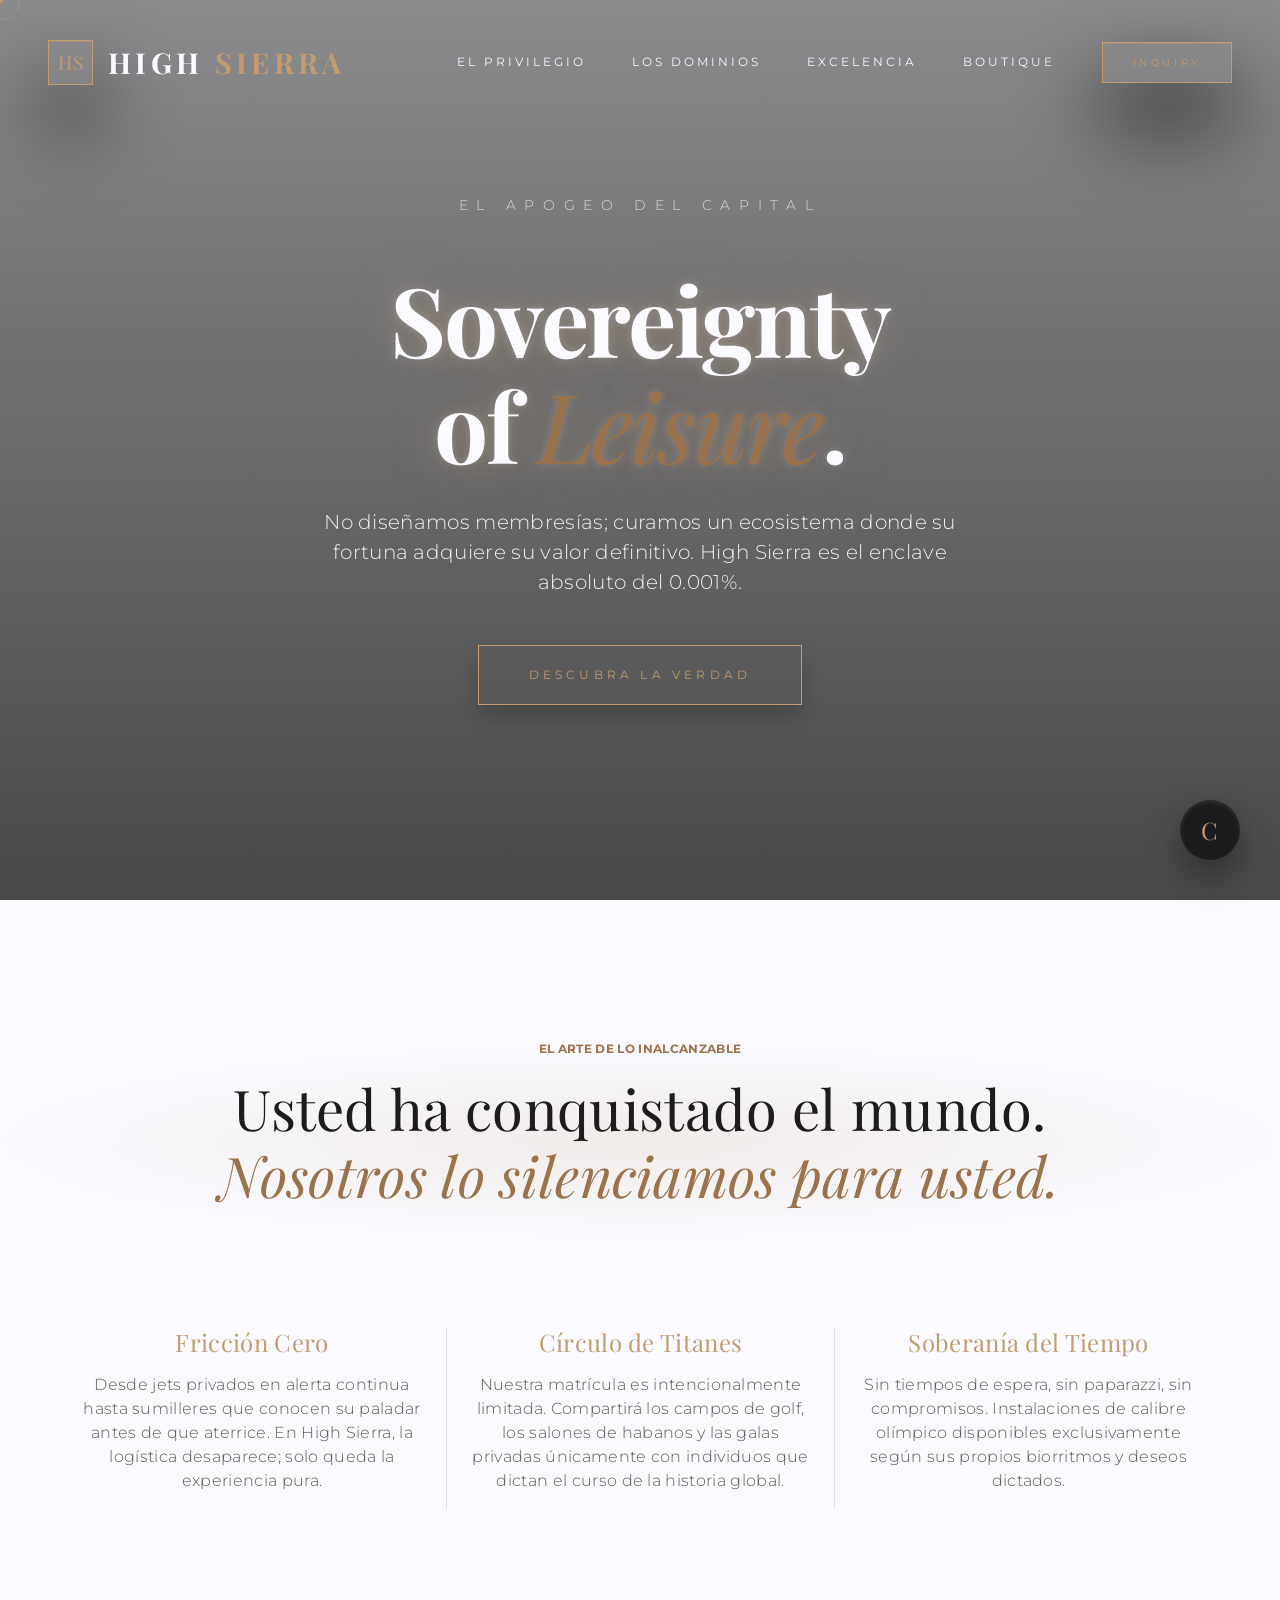
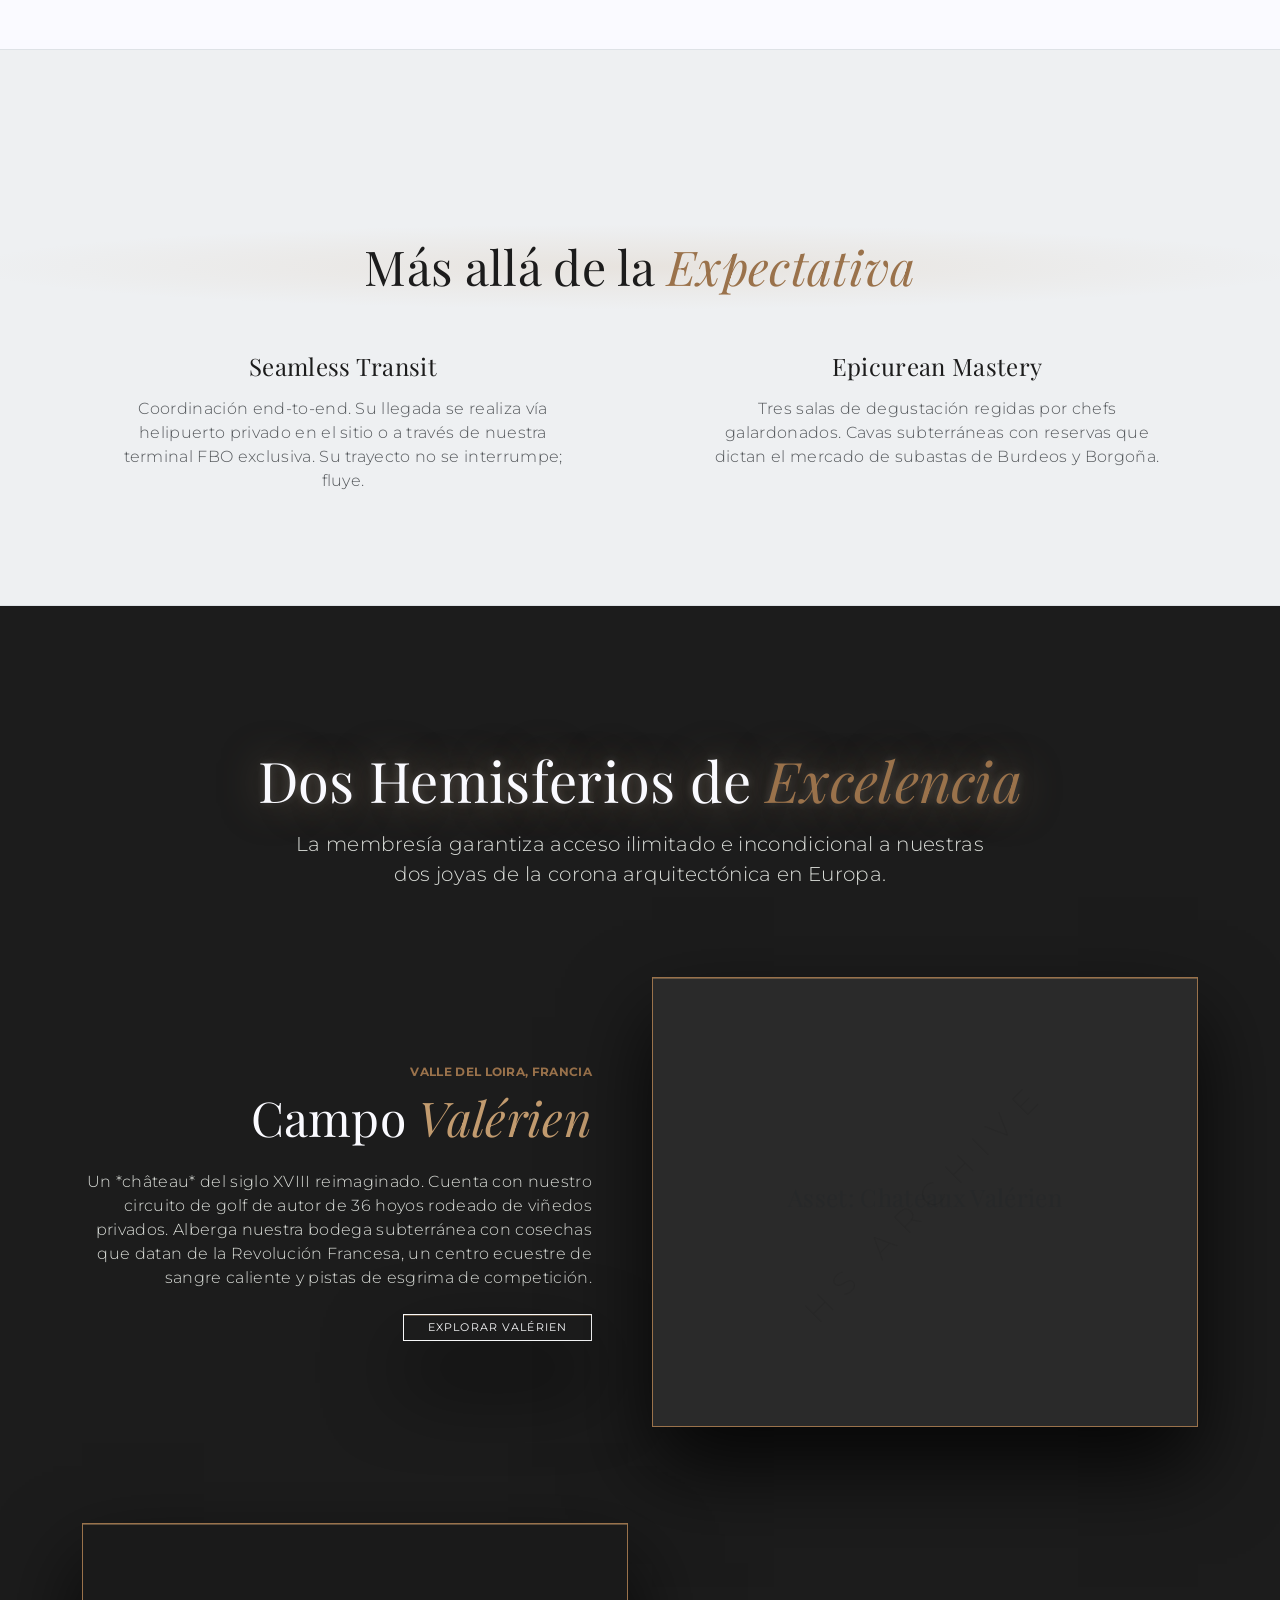
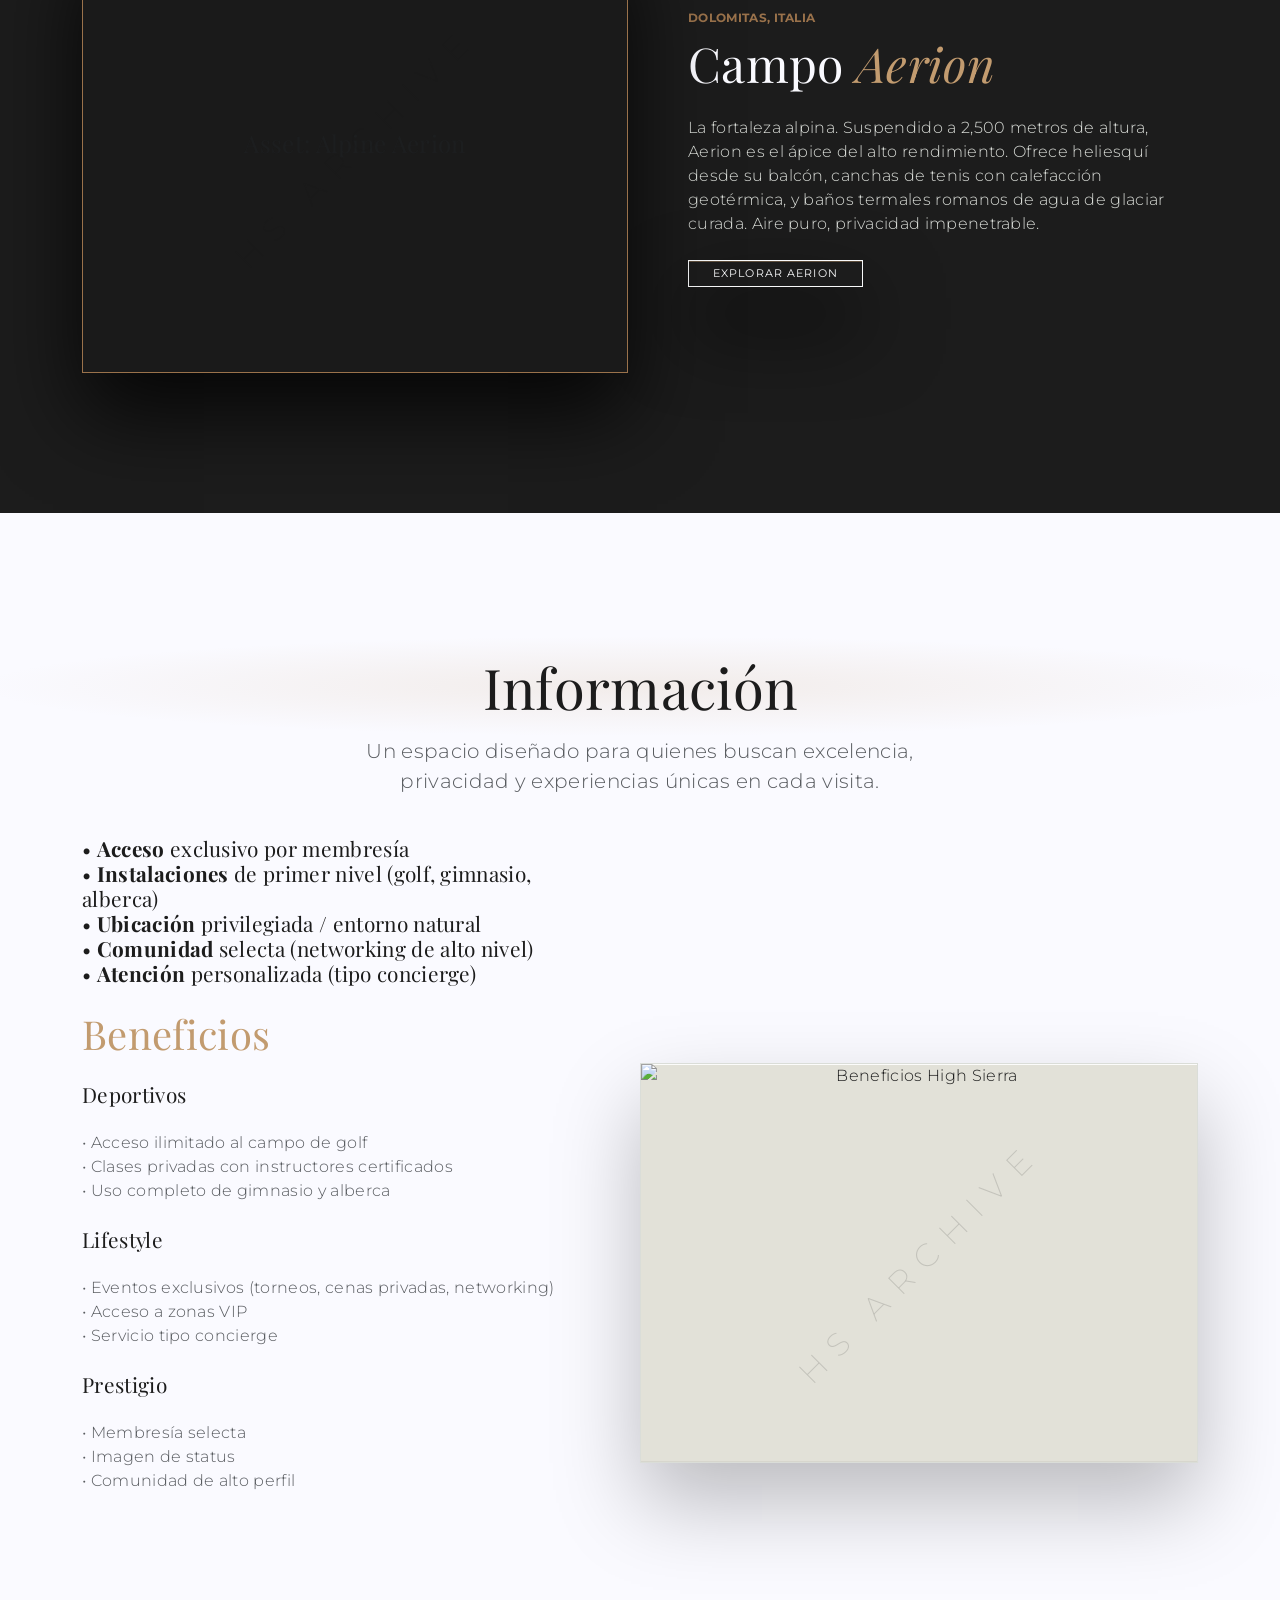
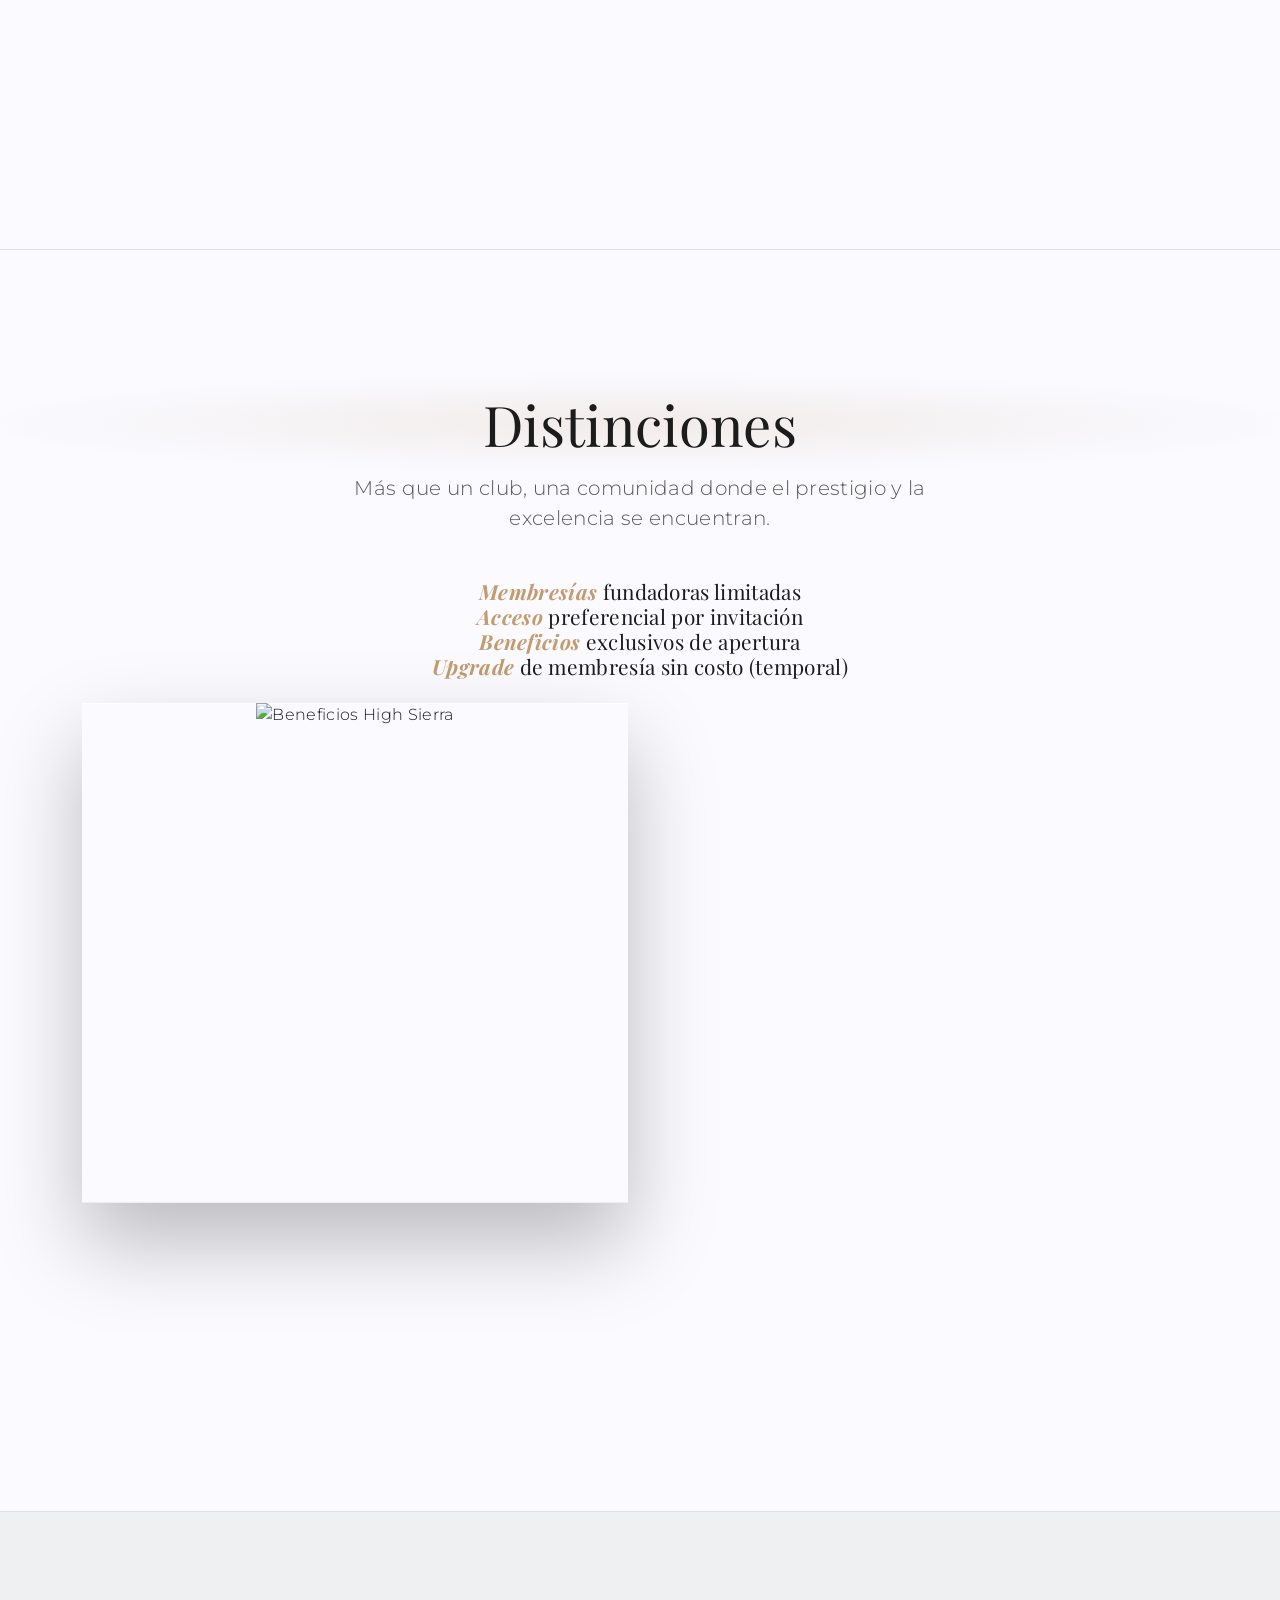
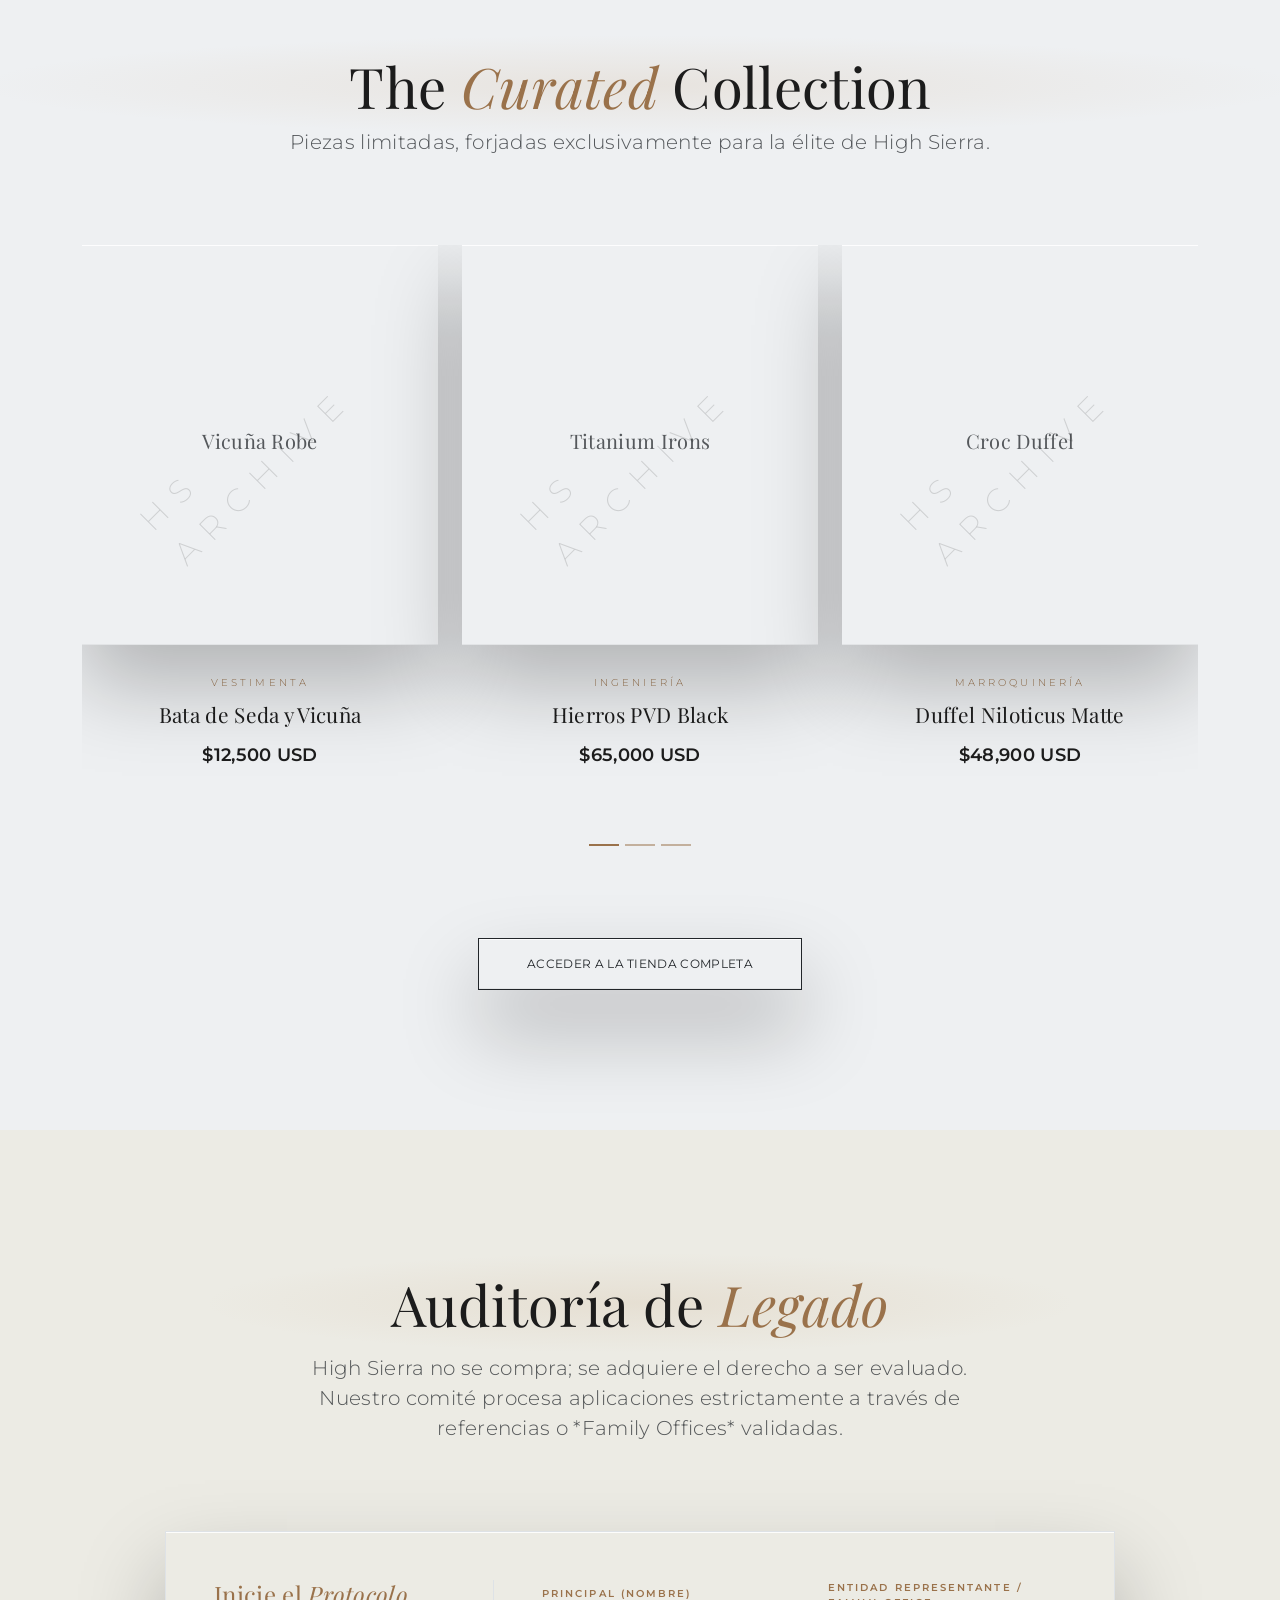
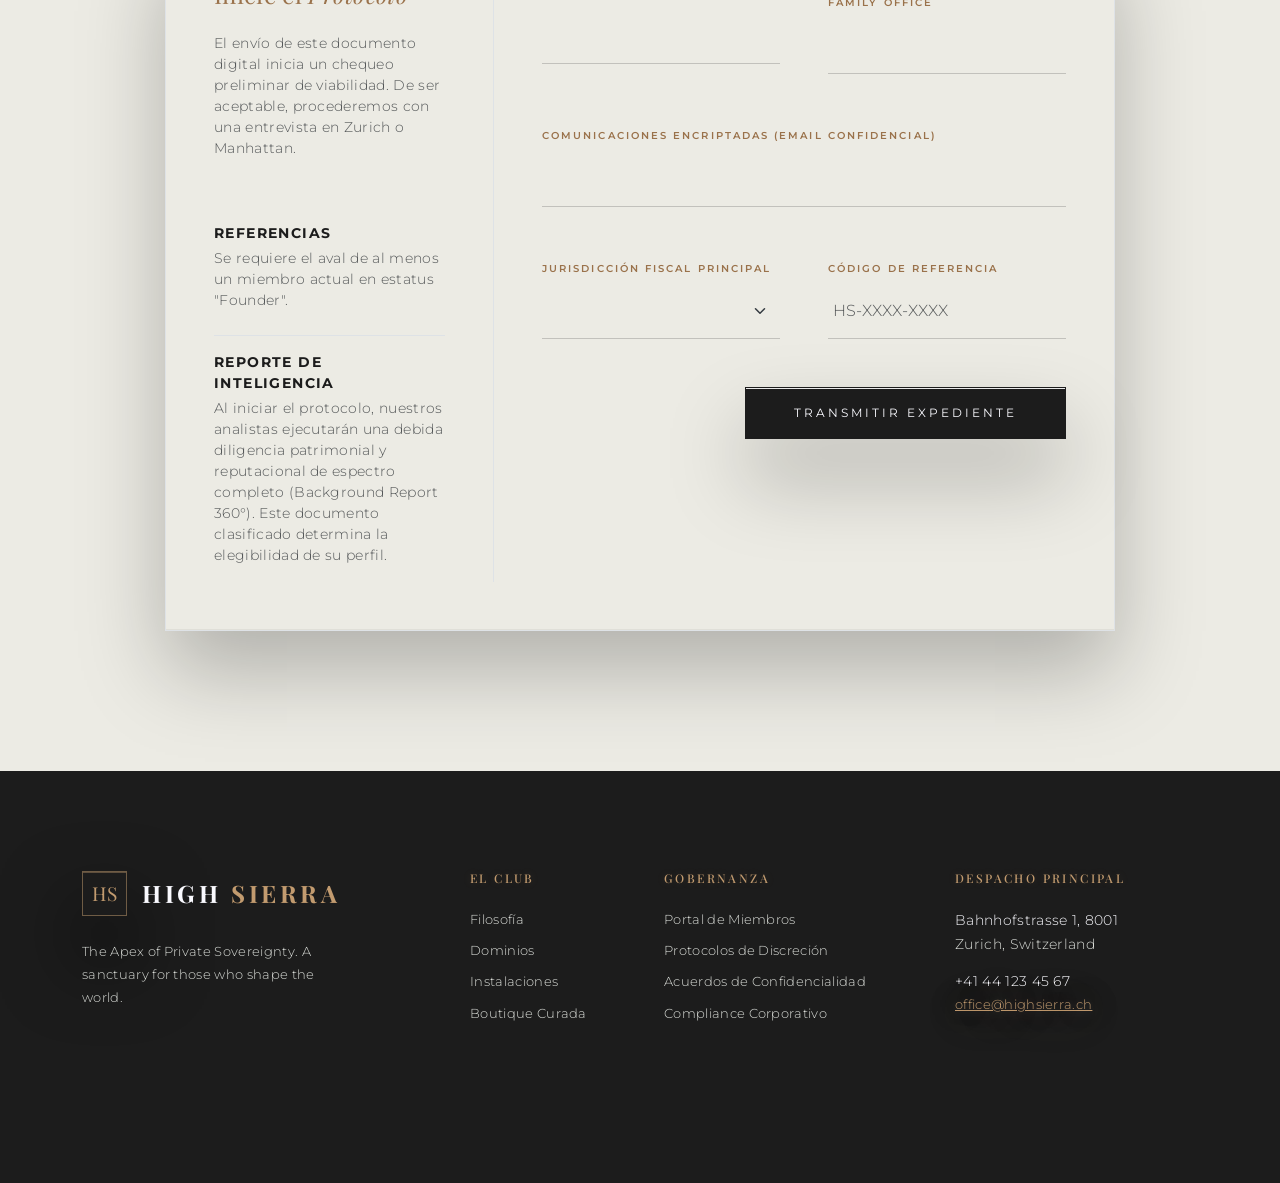
==== index.html @ a5e1dc7a "Se colocan nuevas imágenes." ====
<!DOCTYPE html>
<html lang="es">

<head>
    <meta charset="UTF-8">
    <meta name="viewport" content="width=device-width, initial-scale=1.0">
    <title>High Sierra | Private Sports Estate | By Invitation Only</title>

    <link href="https://cdn.jsdelivr.net/npm/bootstrap@5.3.2/dist/css/bootstrap.min.css" rel="stylesheet">

    <link rel="preconnect" href="https://fonts.googleapis.com">
    <link rel="preconnect" href="https://fonts.gstatic.com" crossorigin>
    <link
        href="https://fonts.googleapis.com/css2?family=Montserrat:wght@200;300;400;500;600;700&family=Playfair+Display:ital,wght@0,400;0,700;1,400&display=swap"
        rel="stylesheet">

    <style>
        :root {
            /* Paleta Base */
            --hs-carbon: #1C1C1C;
            --hs-sage-grey: #DADDD8;
            --hs-sand: #ECEBE4;
            --hs-off-white: #EEF0F2;
            --hs-pure-white: #FAFAFF;
            /* Acentos Premium */
            --hs-copper: #C29B6F;
            --hs-bronze: #9A724B;

            /* Tipografía */
            --font-sans: 'Montserrat', sans-serif;
            --font-serif: 'Playfair Display', serif;
        }

        /* === MEJORA: Suavizado de fuentes y ocultamiento de cursor nativo === */
        body {
            font-family: var(--font-sans);
            background-color: var(--hs-pure-white);
            color: var(--hs-carbon);
            font-weight: 300;
            overflow-x: hidden;
            letter-spacing: 0.02em;
            scroll-behavior: smooth;
            -webkit-font-smoothing: antialiased;
            -moz-osx-font-smoothing: grayscale;
            cursor: none;
            /* Oculta el cursor nativo */
        }

        /* Asegurar que los enlaces no muestren el cursor de "mano" nativo */
        a,
        button,
        input,
        select,
        .floating-concierge {
            cursor: none !important;
        }

        ::selection {
            background-color: var(--hs-copper);
            color: var(--hs-pure-white);
        }

        h1,
        h2,
        h3,
        h4,
        h5,
        .serif {
            font-family: var(--font-serif);
            font-weight: 400;
        }

        .serif-italic {
            font-family: var(--font-serif);
            font-style: italic;
            font-weight: 400;
            color: var(--hs-bronze);
        }

        /* Utilidades de Color */
        .text-hs-carbon {
            color: var(--hs-carbon) !important;
        }

        .text-hs-copper {
            color: var(--hs-copper) !important;
        }

        .text-hs-bronze {
            color: var(--hs-bronze) !important;
        }

        .text-hs-pure-white {
            color: var(--hs-pure-white) !important;
        }

        .text-hs-sage-grey {
            color: var(--hs-sage-grey) !important;
        }

        .bg-hs-carbon {
            background-color: var(--hs-carbon) !important;
        }

        .bg-hs-sand {
            background-color: var(--hs-sand) !important;
        }

        .bg-hs-off-white {
            background-color: var(--hs-off-white) !important;
        }

        .section-padding {
            padding: 140px 0;
        }

        /* === ADICIÓN: Sombras Dramáticas y Luces de Estudio === */
        .shadow-dramatic {
            box-shadow: 0 40px 80px rgba(0, 0, 0, 0.25),
                inset 0 1px 0 rgba(255, 255, 255, 0.9),
                /* Luz superior del borde */
                inset 0 -1px 0 rgba(0, 0, 0, 0.05) !important;
            transition: box-shadow 0.6s ease, transform 0.6s ease;
        }

        .bg-hs-carbon .shadow-dramatic,
        .shadow-dramatic.dark-mode {
            box-shadow: 0 40px 80px rgba(0, 0, 0, 0.8),
                inset 0 1px 0 rgba(194, 155, 111, 0.4) !important;
            /* Luz cobre reflectante */
        }

        .shadow-dramatic:hover {
            box-shadow: 0 50px 100px rgba(0, 0, 0, 0.35),
                inset 0 1px 0 rgba(255, 255, 255, 1) !important;
        }

        /* === ADICIÓN: Glows Atmosféricos (Resplandores) === */
        .glow-text {
            position: relative;
            z-index: 1;
        }

        .glow-text::after {
            content: '';
            position: absolute;
            top: 50%;
            left: 50%;
            transform: translate(-50%, -50%);
            width: 120%;
            height: 150%;
            background: radial-gradient(ellipse, rgba(194, 155, 111, 0.15) 0%, rgba(255, 255, 255, 0) 70%);
            z-index: -1;
            pointer-events: none;
        }

        .glow-text-dark {
            text-shadow: 0 0 40px rgba(194, 155, 111, 0.5), 0 0 10px rgba(255, 255, 255, 0.2);
        }

        /* === MEJORA: Preloader de Lujo === */
        .hs-preloader {
            position: fixed;
            top: 0;
            left: 0;
            width: 100%;
            height: 100vh;
            background-color: var(--hs-carbon);
            z-index: 9999;
            display: flex;
            align-items: center;
            justify-content: center;
            transition: opacity 1.2s cubic-bezier(0.16, 1, 0.3, 1), visibility 1.2s;
        }

        .hs-preloader.fade-out {
            opacity: 0;
            visibility: hidden;
        }

        .hs-preloader-brand {
            color: var(--hs-pure-white);
            font-family: var(--font-serif);
            font-size: 2.5rem;
            letter-spacing: 0.15em;
            text-transform: uppercase;
            animation: pulse-glow 2s infinite alternate;
        }

        .hs-preloader-brand span {
            color: var(--hs-copper);
        }

        @keyframes pulse-glow {
            0% {
                opacity: 0.6;
            }

            100% {
                opacity: 1;
                text-shadow: 0 0 15px rgba(194, 155, 111, 0.2);
            }
        }

        /* === MEJORA: Cursor Personalizado === */
        .cursor-dot {
            width: 6px;
            height: 6px;
            background-color: var(--hs-copper);
            border-radius: 50%;
            position: fixed;
            top: 0;
            left: 0;
            pointer-events: none;
            z-index: 10000;
            transform: translate(-50%, -50%);
            transition: transform 0.1s;
            box-shadow: 0 0 10px rgba(194, 155, 111, 0.8);
            /* Glow al cursor */
        }

        .cursor-outline {
            width: 40px;
            height: 40px;
            border: 1px solid rgba(194, 155, 111, 0.5);
            border-radius: 50%;
            position: fixed;
            top: 0;
            left: 0;
            pointer-events: none;
            z-index: 9999;
            transform: translate(-50%, -50%);
            transition: width 0.3s, height 0.3s, background-color 0.3s;
        }

        /* Efecto Hover del Cursor */
        .cursor-outline.hover-active {
            width: 60px;
            height: 60px;
            background-color: rgba(194, 155, 111, 0.1);
            border-color: transparent;
        }

        /* === Navbar Premium === */
        .navbar-hs {
            background-color: transparent;
            transition: all 0.6s cubic-bezier(0.16, 1, 0.3, 1);
            padding: 35px 0;
            border-bottom: 1px solid transparent;
        }

        .navbar-hs.scrolled {
            background-color: rgba(28, 28, 28, 0.98);
            backdrop-filter: blur(10px);
            -webkit-backdrop-filter: blur(10px);
            padding: 15px 0;
            border-bottom: 1px solid rgba(194, 155, 111, 0.3);
        }

        .brand-logo-box {
            display: inline-flex;
            align-items: center;
            justify-content: center;
            width: 45px;
            height: 45px;
            border: 1px solid var(--hs-copper);
            color: var(--hs-copper);
            font-family: var(--font-serif);
            font-size: 1.2rem;
            margin-right: 15px;
            transition: all 0.4s ease;
        }

        .navbar-brand-hs:hover .brand-logo-box {
            background-color: var(--hs-copper);
            color: var(--hs-carbon);
            box-shadow: 0 0 20px rgba(194, 155, 111, 0.4);
            /* Resplandor interactivo */
        }

        .navbar-brand-text {
            font-family: var(--font-serif);
            font-size: 1.8rem;
            letter-spacing: 0.15em;
            text-transform: uppercase;
            font-weight: 700;
            color: var(--hs-pure-white) !important;
        }

        .nav-link-hs {
            color: var(--hs-pure-white) !important;
            font-weight: 400;
            text-transform: uppercase;
            font-size: 0.75rem;
            letter-spacing: 0.25em;
            margin: 0 15px;
            position: relative;
            transition: color 0.4s ease;
        }

        .nav-link-hs:hover {
            color: var(--hs-copper) !important;
            text-shadow: 0 0 10px rgba(194, 155, 111, 0.5);
        }

        /* === Animaciones (Scroll Reveal) === */
        .reveal-up {
            opacity: 0;
            transform: translateY(40px);
            transition: opacity 1.2s cubic-bezier(0.25, 1, 0.5, 1), transform 1.2s cubic-bezier(0.25, 1, 0.5, 1);
        }

        .reveal-up.active {
            opacity: 1;
            transform: translateY(0);
        }

        /* === Componentes Base === */
        .hero-luxury {
            height: 100vh;
            background: linear-gradient(rgba(28, 28, 28, 0.5), rgba(28, 28, 28, 0.8)),
                url('https://images.unsplash.com/photo-1540331547168-8b63109225b7?q=80&w=2500&auto=format&fit=crop') no-repeat center center/cover;
            background-attachment: fixed;
            display: flex;
            align-items: center;
            justify-content: center;
            color: var(--hs-pure-white);
            text-align: center;
        }

        .hero-title {
            font-size: 6rem;
            line-height: 1.1;
            margin-bottom: 30px;
            letter-spacing: -0.02em;
        }

        .hero-subtitle {
            font-weight: 300;
            text-transform: uppercase;
            letter-spacing: 0.6em;
            font-size: 0.9rem;
            color: var(--hs-sage-grey);
            margin-bottom: 50px;
        }

        .btn-hs-primary {
            background-color: transparent;
            border: 1px solid var(--hs-copper);
            color: var(--hs-copper);
            border-radius: 0;
            padding: 20px 50px;
            text-transform: uppercase;
            font-size: 0.75rem;
            letter-spacing: 0.35em;
            transition: all 0.5s cubic-bezier(0.16, 1, 0.3, 1);
            position: relative;
            overflow: hidden;
            z-index: 1;
            text-decoration: none;
            display: inline-block;
            box-shadow: 0 10px 20px rgba(0, 0, 0, 0.2);
            /* Sombra inicial */
        }

        .btn-hs-primary::before {
            content: '';
            position: absolute;
            top: 0;
            left: 0;
            width: 0%;
            height: 100%;
            background-color: var(--hs-copper);
            transition: all 0.5s cubic-bezier(0.16, 1, 0.3, 1);
            z-index: -1;
        }

        .btn-hs-primary:hover {
            color: var(--hs-carbon);
            box-shadow: 0 15px 30px rgba(194, 155, 111, 0.3);
        }

        .btn-hs-primary:hover::before {
            width: 100%;
        }

        .btn-hs-dark {
            background-color: var(--hs-carbon);
            border: 1px solid var(--hs-carbon);
            color: var(--hs-pure-white);
            border-radius: 0;
            padding: 15px 35px;
            text-transform: uppercase;
            font-size: 0.7rem;
            letter-spacing: 0.25em;
            transition: all 0.4s ease;
            box-shadow: 0 10px 20px rgba(0, 0, 0, 0.15);
        }

        .btn-hs-dark:hover {
            background-color: var(--hs-pure-white);
            color: var(--hs-carbon);
            border-color: var(--hs-carbon);
            box-shadow: 0 15px 30px rgba(0, 0, 0, 0.2);
        }

        /* === Imágenes Placeholder === */
        .img-placeholder-premium {
            background-color: var(--hs-sage-grey);
            position: relative;
            display: flex;
            align-items: center;
            justify-content: center;
            overflow: hidden;
        }

        .img-placeholder-premium::after {
            content: 'HS ARCHIVE';
            font-family: var(--font-sans);
            font-weight: 200;
            letter-spacing: 0.4em;
            color: rgba(28, 28, 28, 0.15);
            position: absolute;
            transform: rotate(-45deg);
            font-size: 2rem;
            pointer-events: none;
        }

        /* === Tarjetas Boutique === */
        .card-boutique {
            border: none;
            background-color: transparent;
            border-radius: 0;
            transition: transform 0.6s cubic-bezier(0.16, 1, 0.3, 1), box-shadow 0.6s ease;
            /* Transición para la sombra */
        }

        .card-boutique:hover {
            transform: translateY(-15px);
            box-shadow: 0 40px 60px rgba(0, 0, 0, 0.15), inset 0 1px 0 rgba(255, 255, 255, 0.8);
            /* Sombra dramática en hover */
        }

        .card-boutique .img-container {
            background-color: var(--hs-off-white);
            padding: 40px;
            position: relative;
            display: flex;
            align-items: center;
            justify-content: center;
            height: 400px;
        }

        .card-boutique-body {
            padding: 30px 0 0 0;
            text-align: center;
        }

        .product-category {
            text-transform: uppercase;
            font-size: 0.65rem;
            letter-spacing: 0.3em;
            color: var(--hs-bronze);
            margin-bottom: 12px;
        }

        .product-title {
            font-size: 1.3rem;
            font-weight: 400;
            margin-bottom: 15px;
            color: var(--hs-carbon);
        }

        .product-price {
            font-family: var(--font-sans);
            font-weight: 600;
            font-size: 1.1rem;
            color: var(--hs-carbon);
            margin-bottom: 25px;
        }

        /* Formulario */
        .form-hs .form-control,
        .form-hs .form-select {
            border-radius: 0;
            border: none;
            border-bottom: 1px solid rgba(28, 28, 28, 0.2);
            background-color: transparent;
            padding: 15px 5px;
            color: var(--hs-carbon);
            font-weight: 300;
            transition: border-color 0.4s ease, box-shadow 0.4s ease;
        }

        .form-hs .form-control:focus,
        .form-hs .form-select:focus {
            box-shadow: 0 10px 20px rgba(194, 155, 111, 0.05);
            /* Resplandor sutil al enfocar */
            border-color: var(--hs-bronze);
        }

        .form-hs label {
            font-size: 0.65rem;
            text-transform: uppercase;
            letter-spacing: 0.2em;
            color: var(--hs-bronze);
            font-weight: 600;
        }

        /* Concierge Flotante */
        .floating-concierge {
            position: fixed;
            bottom: 40px;
            right: 40px;
            width: 60px;
            height: 60px;
            background-color: var(--hs-carbon);
            color: var(--hs-copper);
            border-radius: 50%;
            display: flex;
            align-items: center;
            justify-content: center;
            box-shadow: 0 15px 35px rgba(0, 0, 0, 0.4), inset 0 2px 4px rgba(255, 255, 255, 0.1);
            /* Luz y sombra dramática */
            cursor: pointer;
            z-index: 1000;
            transition: all 0.4s cubic-bezier(0.16, 1, 0.3, 1);
            font-family: var(--font-serif);
            font-size: 1.5rem;
            text-decoration: none;
        }

        /* Hover magnético con glow */
        .floating-concierge:hover {
            transform: scale(1.15) translateY(-5px);
            background-color: var(--hs-copper);
            color: var(--hs-carbon);
            box-shadow: 0 20px 40px rgba(194, 155, 111, 0.4), inset 0 2px 4px rgba(255, 255, 255, 0.5);
        }

        /* Footer Estandar de la Industria */
        .footer-hs {
            background-color: var(--hs-carbon);
            color: var(--hs-sage-grey);
            padding: 100px 0 40px 0;
        }

        .footer-hs-title {
            font-size: 0.75rem;
            text-transform: uppercase;
            letter-spacing: 0.2em;
            color: var(--hs-copper);
            margin-bottom: 25px;
            font-weight: 500;
            text-shadow: 0 0 10px rgba(194, 155, 111, 0.2);
        }

        .footer-hs-link {
            color: var(--hs-sage-grey);
            text-decoration: none;
            font-size: 0.8rem;
            transition: color 0.3s ease, text-shadow 0.3s ease;
            display: block;
            margin-bottom: 12px;
        }

        .footer-hs-link:hover {
            color: var(--hs-pure-white);
            text-shadow: 0 0 8px rgba(255, 255, 255, 0.3);
        }

        .footer-hs-bottom {
            border-top: 1px solid rgba(218, 221, 216, 0.1);
            margin-top: 60px;
            padding-top: 30px;
            font-size: 0.7rem;
            letter-spacing: 0.05em;
        }

        @media (max-width: 992px) {
            .hero-title {
                font-size: 3.5rem;
            }

            .section-padding {
                padding: 100px 0;
            }
        }

        /* Apagar cursor custom en móviles por usabilidad */
        @media (max-width: 768px) {
            body {
                cursor: auto;
            }

            .cursor-dot,
            .cursor-outline {
                display: none;
            }

            a,
            button {
                cursor: pointer !important;
            }
        }
    </style>
</head>

<body data-bs-spy="scroll" data-bs-target="#navbarMain">

    <div class="hs-preloader" id="preloader">
        <div class="hs-preloader-brand">High <span>Sierra</span></div>
    </div>

    <div class="cursor-dot" id="cursor-dot"></div>
    <div class="cursor-outline" id="cursor-outline"></div>
    <a href="#membership" class="floating-concierge hover-target" title="Contact Concierge">C</a>

    <nav id="navbarMain" class="navbar navbar-expand-lg navbar-dark fixed-top navbar-hs">
        <div class="container-fluid px-4 px-lg-5">
            <a class="navbar-brand navbar-brand-hs d-flex align-items-center text-decoration-none hover-target"
                href="#">
                <span class="brand-logo-box shadow-dramatic dark-mode">HS</span>
                <span class="navbar-brand-text">High <span class="text-hs-copper">Sierra</span></span>
            </a>
            <button class="navbar-toggler border-0 hover-target" type="button" data-bs-toggle="collapse"
                data-bs-target="#navbarNav">
                <span class="navbar-toggler-icon"></span>
            </button>
            <div class="collapse navbar-collapse" id="navbarNav">
                <ul class="navbar-nav ms-auto text-center align-items-center">
                    <li class="nav-item"><a class="nav-link nav-link-hs hover-target" href="#seduction">El
                            Privilegio</a></li>
                    <li class="nav-item"><a class="nav-link nav-link-hs hover-target" href="#domains">Los Dominios</a>
                    </li>
                    <li class="nav-item"><a class="nav-link nav-link-hs hover-target" href="#amenities">Excelencia</a>
                    </li>
                    <li class="nav-item"><a class="nav-link nav-link-hs hover-target" href="#boutique">Boutique</a></li>
                    <li class="nav-item ms-lg-4 mt-3 mt-lg-0">
                        <a href="#membership"
                            class="btn btn-hs-primary btn-sm px-4 py-3 hover-target shadow-dramatic dark-mode"
                            style="font-size: 0.65rem; padding: 12px 30px !important;">Inquiry</a>
                    </li>
                </ul>
            </div>
        </div>
    </nav>

    <section id="hero" class="hero-luxury">
        <div class="container reveal-up active">
            <p class="hero-subtitle">El Apogeo del Capital</p>
            <h1 class="hero-title fw-bold glow-text-dark">Sovereignty <br> of <span class="serif-italic">Leisure</span>.
            </h1>
            <p class="lead fw-light mb-5 mx-auto" style="max-width: 650px; color: var(--hs-off-white);">
                No diseñamos membresías; curamos un ecosistema donde su fortuna adquiere su valor definitivo. High
                Sierra es el enclave absoluto del 0.001%.
            </p>
            <a href="#seduction" class="btn btn-hs-primary hover-target">Descubra la Verdad</a>
        </div>
    </section>

    <section id="seduction" class="section-padding bg-hs-pure-white text-hs-carbon">
        <div class="container text-center reveal-up">
            <p class="text-uppercase text-hs-bronze fw-bold mb-3 letter-spacing-lg" style="font-size: 0.75rem;">El Arte
                de lo Inalcanzable</p>
            <h2 class="display-4 mb-5 serif glow-text">Usted ha conquistado el mundo. <br> <span
                    class="serif-italic">Nosotros lo silenciamos para usted.</span></h2>

            <div class="row mt-5 pt-4 g-5 justify-content-center">
                <div class="col-md-4 px-4">
                    <h4 class="serif text-hs-copper mb-3">Fricción Cero</h4>
                    <p class="fw-light text-muted">Desde jets privados en alerta continua hasta sumilleres que conocen
                        su paladar antes de que aterrice. En High Sierra, la logística desaparece; solo queda la
                        experiencia pura.</p>
                </div>
                <div class="col-md-4 px-4 border-start border-hs-sage-grey">
                    <h4 class="serif text-hs-copper mb-3">Círculo de Titanes</h4>
                    <p class="fw-light text-muted">Nuestra matrícula es intencionalmente limitada. Compartirá los campos
                        de golf, los salones de habanos y las galas privadas únicamente con individuos que dictan el
                        curso de la historia global.</p>
                </div>
                <div class="col-md-4 px-4 border-start border-hs-sage-grey">
                    <h4 class="serif text-hs-copper mb-3">Soberanía del Tiempo</h4>
                    <p class="fw-light text-muted">Sin tiempos de espera, sin paparazzi, sin compromisos. Instalaciones
                        de calibre olímpico disponibles exclusivamente según sus propios biorritmos y deseos dictados.
                    </p>
                </div>
            </div>
        </div>
    </section>

    <section class="py-5 bg-hs-off-white border-top border-bottom border-hs-sage-grey">
        <div class="container section-padding pb-5">
            <div class="row text-center mb-5 reveal-up">
                <div class="col-12">
                    <h2 class="display-5 serif glow-text">Más allá de la <span class="serif-italic">Expectativa</span>
                    </h2>
                </div>
            </div>
            <div class="row g-5">
                <div class="col-md-6 text-center reveal-up">
                    <h4 class="serif text-hs-carbon mb-3">Seamless Transit</h4>
                    <p class="fw-light text-muted px-lg-5">Coordinación end-to-end. Su llegada se realiza vía helipuerto
                        privado en el sitio o a través de nuestra terminal FBO exclusiva. Su trayecto no se interrumpe;
                        fluye.</p>
                </div>
                <div class="col-md-6 text-center reveal-up" style="transition-delay: 0.2s;">
                    <h4 class="serif text-hs-carbon mb-3">Epicurean Mastery</h4>
                    <p class="fw-light text-muted px-lg-5">Tres salas de degustación regidas por chefs galardonados.
                        Cavas subterráneas con reservas que dictan el mercado de subastas de Burdeos y Borgoña.</p>
                </div>
            </div>
        </div>
    </section>

    <section id="domains" class="section-padding bg-hs-carbon text-hs-pure-white overflow-hidden">
        <div class="container">
            <div class="text-center mb-5 pb-4 reveal-up">
                <h2 class="display-4 serif mb-3 glow-text-dark">Dos Hemisferios de <span
                        class="serif-italic">Excelencia</span></h2>
                <p class="lead fw-light text-hs-sage-grey mx-auto" style="max-width: 700px;">La membresía garantiza
                    acceso ilimitado e incondicional a nuestras dos joyas de la corona arquitectónica en Europa.</p>
            </div>

            <div class="row align-items-center gs-5 mt-5 reveal-up">
                <div class="col-lg-6 mb-5 mb-lg-0 pe-lg-5 text-end">
                    <p class="text-uppercase text-hs-bronze fw-bold mb-2 letter-spacing-lg" style="font-size: 0.75rem;">
                        Valle del Loira, Francia</p>
                    <h3 class="display-5 mb-4 serif text-hs-pure-white">Campo <span
                            class="serif-italic text-hs-copper">Valérien</span></h3>
                    <p class="fw-light text-hs-sage-grey mb-4">Un *château* del siglo XVIII reimaginado. Cuenta con
                        nuestro circuito de golf de autor de 36 hoyos rodeado de viñedos privados. Alberga nuestra
                        bodega subterránea con cosechas que datan de la Revolución Francesa, un centro ecuestre de
                        sangre caliente y pistas de esgrima de competición.</p>
                    <button
                        class="btn btn-outline-light btn-sm rounded-0 px-4 text-uppercase hover-target shadow-dramatic dark-mode"
                        style="letter-spacing: 0.1em; font-size:0.7rem;">Explorar Valérien</button>
                </div>
                <div class="col-lg-6">
                    <div class="img-placeholder-premium w-100 hover-target shadow-dramatic dark-mode"
                        style="height: 450px; background-color: #2A2A2A; border: 1px solid var(--hs-bronze);">
                        <span class="serif text-muted h4" style="opacity: 0.5;">Asset: Chateaux Valérien</span>
                    </div>
                </div>
            </div>

            <div class="row align-items-center gs-5 mt-5 pt-5 reveal-up">
                <div class="col-lg-6 order-lg-2 mb-5 mb-lg-0 ps-lg-5 text-start">
                    <p class="text-uppercase text-hs-bronze fw-bold mb-2 letter-spacing-lg" style="font-size: 0.75rem;">
                        Dolomitas, Italia</p>
                    <h3 class="display-5 mb-4 serif text-hs-pure-white">Campo <span
                            class="serif-italic text-hs-copper">Aerion</span></h3>
                    <p class="fw-light text-hs-sage-grey mb-4">La fortaleza alpina. Suspendido a 2,500 metros de altura,
                        Aerion es el ápice del alto rendimiento. Ofrece heliesquí desde su balcón, canchas de tenis con
                        calefacción geotérmica, y baños termales romanos de agua de glaciar curada. Aire puro,
                        privacidad impenetrable.</p>
                    <button
                        class="btn btn-outline-light btn-sm rounded-0 px-4 text-uppercase hover-target shadow-dramatic dark-mode"
                        style="letter-spacing: 0.1em; font-size:0.7rem;">Explorar Aerion</button>
                </div>
                <div class="col-lg-6 order-lg-1">
                    <div class="img-placeholder-premium w-100 hover-target shadow-dramatic dark-mode"
                        style="height: 450px; background-color: #1A1A1A; border: 1px solid var(--hs-bronze);">
                        <span class="serif text-muted h4" style="opacity: 0.5;">Asset: Alpine Aerion</span>
                    </div>
                </div>
            </div>
        </div>
    </section>

    <section id="amenities" class="section-padding bg-hs-pure-white text-hs-carbon border-bottom border-hs-sage-grey">
        <div class="container">
            <div class="text-center mb-5 pb-5 reveal-up">
                <h2 class="display-4 serif mb-3 text-hs-carbon glow-text"> Información <span
                        class="serif-italic"><!-- Sin Límites --> </span></h2>
                <p class="lead fw-light text-muted mx-auto" style="max-width: 600px;">Un espacio diseñado para quienes
                    buscan excelencia, privacidad y experiencias únicas en cada visita.</p>

                <div class="row g-0 align-items-center section-padding pt-0 pb-0 mb-5 reveal-up">
                    <div class="col-md-6 text-center text-md-start pe-md-5">
                        <h3 class="serif h1 text-hs-copper mb-4"><!-- Tu comentario aquí --> <span
                                class="serif-italic"><!-- Tu comentario aquí --></span></h3>
                        <h4 class="product-title serif mb-4"> • <strong> Acceso </strong>exclusivo por membresía <br>
                            • <strong> Instalaciones </strong> de primer nivel (golf, gimnasio, alberca) <br>
                            • <strong>Ubicación </strong> privilegiada / entorno natural <br>
                            • <strong>Comunidad </strong> selecta (networking de alto nivel) <br>
                            • <strong>Atención </strong> personalizada (tipo concierge) <br></p>
                        </h4>
                    </div>

                    <!-- <a href="#membership"
                        class="btn btn-hs-dark btn-sm mb-5 mb-md-0 hover-target shadow-dramatic">Asegurar T-Time</a>
                </div>
                <div class="col-md-6">
                    <div class="img-placeholder-premium w-100 hover-target shadow-dramatic"
                        style="height: 400px; background-color: #E2E1D8; border: 1px solid var(--hs-sage-grey);"></div>
                </div>-->
                    <div class="row g-0 align-items-center section-padding pt-0 pb-0 mb-5 reveal-up">
                        <div class="col-md-6 text-center text-md-start pe-md-5">
                            <h3 class="serif h1 text-hs-copper mb-4">Beneficios <span
                                    class="serif-italic"><!--Swing--></span>
                            </h3>
                            <h4 class="product-title serif mb-4">Deportivos</h4>
                            <p class="text-muted fw-light mb-4">• Acceso ilimitado al campo de golf <br>
                                • Clases privadas con instructores certificados <br>
                                • Uso completo de gimnasio y alberca <br></p>
                            <h4 class="product-title serif mb-4">Lifestyle</h4>
                            <p class="text-muted fw-light mb-4">• Eventos exclusivos (torneos, cenas privadas,
                                networking)
                                <br>
                                • Acceso a zonas VIP <br>
                                • Servicio tipo concierge<br>
                            </p>

                            <h4 class="product-title serif mb-4">Prestigio</h4>
                            <p class="text-muted fw-light mb-4">• Membresía selecta <br>
                                • Imagen de status <br>
                                • Comunidad de alto perfil<br></p>
                        </div>

                        <div class="col-md-6">
                            <div class="img-placeholder-premium w-100 hover-target shadow-dramatic"
                                style="height: 400px; background-color: #E2E1D8; border: 1px solid var(--hs-sage-grey);">
                                <img src="https://images.pexels.com/photos/6572993/pexels-photo-6572993.jpeg" alt="Beneficios High Sierra"
                                    style="width: 100%; height: 100%; object-fit: cover; transition: transform 0.8s ease;"
                                    class="hover-target">
                            </div>
                        </div>
                    </div>
                </div>
            </div>
        </div>
    </section>

    <section id="amenities" class="section-padding bg-hs-pure-white text-hs-carbon border-bottom border-hs-sage-grey">
        <div class="container">
            <div class="text-center mb-5 pb-5 reveal-up">
                <h2 class="display-4 serif mb-3 text-hs-carbon glow-text"> Distinciones <span
                        class="serif-italic"><!-- Sin Límites --> </span></h2>
                <p class="lead fw-light text-muted mx-auto" style="max-width: 600px;">Más que un club, una comunidad
                    donde el prestigio y la excelencia se encuentran. <br> <br></p>
                <h4 class="product-title serif mb-4"> <span class="serif-italic text-hs-copper"><strong> Membresías
                        </strong></span> fundadoras limitadas <br>
                    <span class="serif-italic text-hs-copper"><strong>Acceso </strong> </span> preferencial por
                    invitación <br>
                    <span class="serif-italic text-hs-copper"><strong> Beneficios </strong> </span> exclusivos de
                    apertura <br>
                    <span class="serif-italic text-hs-copper"><strong>Upgrade</strong> </span> de membresía sin costo
                    (temporal)<br>
                </h4>

                <div class="row" class="col-md-6 d-flex justify-content-center align-items-center">
                    <!-- Se añade mx-auto para centrar -->
                    <div class="col-md-6">
                        <div class="img-container shadow-dramatic" style="height: 500px; overflow: hidden;">
                            <img src="https://images.pexels.com/photos/1619860/pexels-photo-1619860.jpeg" alt="Beneficios High Sierra"
                                style="width: 100%; height: 100%; object-fit: cover; transition: transform 0.8s ease;"
                                class="hover-target">
                        </div>
                    </div>
                </div>
            </div>

            <div class="row g-0 align-items-center section-padding pt-0 pb-0 mb-5 reveal-up">
                <div class="col-md-6 text-center text-md-start pe-md-5">
                    <h3 class="serif h1 text-hs-copper mb-4"><!-- Tu comentario aquí --> <span
                            class="serif-italic"><!-- Tu comentario aquí --></span></h3>

                </div>
                <!-- <a href="#membership"
                        class="btn btn-hs-dark btn-sm mb-5 mb-md-0 hover-target shadow-dramatic">Asegurar T-Time</a>
                </div>
                <div class="col-md-6">
                    <div class="img-placeholder-premium w-100 hover-target shadow-dramatic"
                        style="height: 400px; background-color: #E2E1D8; border: 1px solid var(--hs-sage-grey);"></div>
                </div>-->

            </div>
    </section>

    <section id="boutique" class="section-padding bg-hs-off-white">
        <div class="container">
            <div class="text-center mb-5 pb-4 reveal-up">
                <h2 class="display-4 serif mb-2 glow-text">The <span class="serif-italic">Curated</span> Collection</h2>
                <p class="lead fw-light text-muted">Piezas limitadas, forjadas exclusivamente para la élite de High
                    Sierra.</p>
            </div>

            <div id="boutiqueRotator" class="carousel slide carousel-fade reveal-up" data-bs-ride="carousel"
                data-bs-interval="4500">
                <div class="carousel-inner pb-5">

                    <div class="carousel-item active">
                        <div class="row g-4">
                            <div class="col-md-4">
                                <div class="card card-boutique hover-target">
                                    <div class="img-container shadow-dramatic">
                                        <div class="img-placeholder-premium w-100 h-100"
                                            style="background-color: transparent;"><span
                                                class="serif text-muted h5">Vicuña Robe</span></div>
                                    </div>
                                    <div class="card-boutique-body">
                                        <p class="product-category">Vestimenta</p>
                                        <h4 class="product-title serif">Bata de Seda y Vicuña</h4>
                                        <p class="product-price">$12,500 USD</p>
                                    </div>
                                </div>
                            </div>
                            <div class="col-md-4 mt-md-4">
                                <div class="card card-boutique hover-target">
                                    <div class="img-container shadow-dramatic">
                                        <div class="img-placeholder-premium w-100 h-100"
                                            style="background-color: transparent;"><span
                                                class="serif text-muted h5">Titanium Irons</span></div>
                                    </div>
                                    <div class="card-boutique-body">
                                        <p class="product-category">Ingeniería</p>
                                        <h4 class="product-title serif">Hierros PVD Black</h4>
                                        <p class="product-price">$65,000 USD</p>
                                    </div>
                                </div>
                            </div>
                            <div class="col-md-4">
                                <div class="card card-boutique hover-target">
                                    <div class="img-container shadow-dramatic">
                                        <div class="img-placeholder-premium w-100 h-100"
                                            style="background-color: transparent;"><span
                                                class="serif text-muted h5">Croc Duffel</span></div>
                                    </div>
                                    <div class="card-boutique-body">
                                        <p class="product-category">Marroquinería</p>
                                        <h4 class="product-title serif">Duffel Niloticus Matte</h4>
                                        <p class="product-price">$48,900 USD</p>
                                    </div>
                                </div>
                            </div>
                        </div>
                    </div>

                    <div class="carousel-item">
                        <div class="row g-4">
                            <div class="col-md-4">
                                <div class="card card-boutique hover-target">
                                    <div class="img-container shadow-dramatic">
                                        <div class="img-placeholder-premium w-100 h-100"
                                            style="background-color: transparent;"><span
                                                class="serif text-muted h5">Aviator Watch</span></div>
                                    </div>
                                    <div class="card-boutique-body">
                                        <p class="product-category">Alta Relojería</p>
                                        <h4 class="product-title serif">Cronógrafo Tourbillon HS</h4>
                                        <p class="product-price">$145,000 USD</p>
                                    </div>
                                </div>
                            </div>
                            <div class="col-md-4 mt-md-4">
                                <div class="card card-boutique hover-target">
                                    <div class="img-container shadow-dramatic">
                                        <div class="img-placeholder-premium w-100 h-100"
                                            style="background-color: transparent;"><span
                                                class="serif text-muted h5">Bespoke Oxfords</span></div>
                                    </div>
                                    <div class="card-boutique-body">
                                        <p class="product-category">Calzado</p>
                                        <h4 class="product-title serif">Zapatos Golf Oxford Bespoke</h4>
                                        <p class="product-price">$5,200 USD</p>
                                    </div>
                                </div>
                            </div>
                            <div class="col-md-4">
                                <div class="card card-boutique hover-target">
                                    <div class="img-container shadow-dramatic">
                                        <div class="img-placeholder-premium w-100 h-100"
                                            style="background-color: transparent;"><span
                                                class="serif text-muted h5">Carbon Humidor</span></div>
                                    </div>
                                    <div class="card-boutique-body">
                                        <p class="product-category">Accesorios</p>
                                        <h4 class="product-title serif">Humidor Fibra de Carbono</h4>
                                        <p class="product-price">$18,000 USD</p>
                                    </div>
                                </div>
                            </div>
                        </div>
                    </div>

                    <div class="carousel-item">
                        <div class="row g-4">
                            <div class="col-md-4">
                                <div class="card card-boutique hover-target">
                                    <div class="img-container shadow-dramatic">
                                        <div class="img-placeholder-premium w-100 h-100"
                                            style="background-color: transparent;"><span
                                                class="serif text-muted h5">Egyptian Towels</span></div>
                                    </div>
                                    <div class="card-boutique-body">
                                        <p class="product-category">Esenciales</p>
                                        <h4 class="product-title serif">Set Rendimiento 1000 Hilos</h4>
                                        <p class="product-price">$1,800 USD</p>
                                    </div>
                                </div>
                            </div>
                            <div class="col-md-4 mt-md-4">
                                <div class="card card-boutique border border-hs-copper hover-target shadow-dramatic"
                                    style="background-color: var(--hs-pure-white);">
                                    <div class="card-boutique-body p-5 d-flex flex-column justify-content-center h-100">
                                        <p class="product-category">Servicio White-Glove</p>
                                        <h4 class="product-title serif mb-4">Personal Shopper Global</h4>
                                        <p class="small text-muted fw-light mb-4">Permita que nuestro equipo localice
                                            cualquier artículo en el mundo y lo deposite en su casillero.</p>
                                        <button class="btn btn-hs-dark btn-sm mx-auto">Contactar</button>
                                    </div>
                                </div>
                            </div>
                            <div class="col-md-4">
                                <div
                                    class="card card-boutique bg-hs-carbon text-hs-pure-white border border-hs-carbon hover-target shadow-dramatic dark-mode">
                                    <div class="card-boutique-body p-5 d-flex flex-column justify-content-center h-100">
                                        <p class="product-category text-hs-copper">Comisión Privada</p>
                                        <h4 class="product-title serif text-hs-pure-white mb-4">Ingeniería *Bespoke*
                                        </h4>
                                        <p class="small text-hs-sage-grey fw-light mb-4">Diseño y manufactura de
                                            equipamiento deportivo adaptado a su biomecánica exacta.</p>
                                        <button class="btn btn-hs-primary btn-sm mx-auto"
                                            style="padding: 10px 20px;">Solicitar</button>
                                    </div>
                                </div>
                            </div>
                        </div>
                    </div>
                </div>

                <div class="carousel-indicators" style="bottom: -20px;">
                    <button type="button" data-bs-target="#boutiqueRotator" data-bs-slide-to="0"
                        class="active hover-target" aria-current="true"
                        style="width: 30px; height: 2px; background-color: var(--hs-bronze); border:none;"></button>
                    <button type="button" data-bs-target="#boutiqueRotator" data-bs-slide-to="1" class="hover-target"
                        style="width: 30px; height: 2px; background-color: var(--hs-bronze); border:none;"></button>
                    <button type="button" data-bs-target="#boutiqueRotator" data-bs-slide-to="2" class="hover-target"
                        style="width: 30px; height: 2px; background-color: var(--hs-bronze); border:none;"></button>
                </div>
            </div>

            <div class="text-center mt-5 pt-5">
                <a href="#"
                    class="btn btn-outline-dark rounded-0 px-5 py-3 text-uppercase letter-spacing-lg hover-target shadow-dramatic"
                    style="font-size: 0.75rem;">Acceder a la Tienda Completa</a>
            </div>
        </div>
    </section>

    <section id="membership" class="section-padding bg-hs-sand text-hs-carbon">
        <div class="container">
            <div class="row justify-content-center text-center mb-5 pb-4 reveal-up">
                <div class="col-lg-8">
                    <h2 class="display-4 serif mb-3 glow-text">Auditoría de <span class="serif-italic">Legado</span>
                    </h2>
                    <p class="lead fw-light text-muted">High Sierra no se compra; se adquiere el derecho a ser evaluado.
                        Nuestro comité procesa aplicaciones estrictamente a través de referencias o *Family Offices*
                        validadas.</p>
                </div>
            </div>

            <div class="row justify-content-center reveal-up">
                <div
                    class="col-lg-10 bg-hs-pure-white p-5 shadow-dramatic border border-hs-sage-grey position-relative hover-target">
                    <div class="row">
                        <div class="col-md-4 mb-5 mb-md-0 pe-md-5 border-end border-hs-sage-grey">
                            <h4 class="serif text-hs-bronze mb-4">Inicie el <span class="serif-italic">Protocolo</span>
                            </h4>
                            <p class="small fw-light text-muted mb-4">El envío de este documento digital inicia un
                                chequeo preliminar de viabilidad. De ser aceptable, procederemos con una entrevista en
                                Zurich o Manhattan.</p>

                            <div class="mt-5 pt-3">
                                <p class="small fw-bold text-hs-carbon mb-1" style="letter-spacing: 0.1em;">REFERENCIAS
                                </p>
                                <p class="small text-muted fw-light">Se requiere el aval de al menos un miembro actual
                                    en estatus "Founder".</p>
                            </div>

                            <div class="mt-4 pt-3 border-top border-hs-sage-grey">
                                <p class="small fw-bold text-hs-carbon mb-1" style="letter-spacing: 0.1em;">REPORTE DE
                                    INTELIGENCIA</p>
                                <p class="small text-muted fw-light">Al iniciar el protocolo, nuestros analistas
                                    ejecutarán una debida diligencia patrimonial y reputacional de espectro completo
                                    (Background Report 360°). Este documento clasificado determina la elegibilidad de su
                                    perfil.</p>
                            </div>
                        </div>

                        <div class="col-md-8 ps-md-5">
                            <form class="form-hs row g-5">
                                <div class="col-md-6">
                                    <label class="form-label">Principal (Nombre)</label>
                                    <input type="text" class="form-control hover-target">
                                </div>
                                <div class="col-md-6">
                                    <label class="form-label">Entidad Representante / Family Office</label>
                                    <input type="text" class="form-control hover-target">
                                </div>
                                <div class="col-12">
                                    <label class="form-label">Comunicaciones Encriptadas (Email Confidencial)</label>
                                    <input type="email" class="form-control hover-target">
                                </div>
                                <div class="col-md-6">
                                    <label class="form-label">Jurisdicción Fiscal Principal</label>
                                    <select class="form-select hover-target">
                                        <option selected disabled></option>
                                        <option>Suiza (CH)</option>
                                        <option>Estados Unidos (US)</option>
                                        <option>Mónaco (MC)</option>
                                        <option>Singapur (SG)</option>
                                        <option>Dubai (UAE)</option>
                                    </select>
                                </div>
                                <div class="col-md-6">
                                    <label class="form-label">Código de Referencia</label>
                                    <input type="text" class="form-control hover-target" placeholder="HS-XXXX-XXXX">
                                </div>
                                <div class="col-12 mt-5 text-end">
                                    <button type="button"
                                        class="btn btn-hs-dark px-5 py-3 text-uppercase letter-spacing-lg hover-target shadow-dramatic"
                                        style="font-size: 0.75rem;">Transmitir Expediente</button>
                                </div>
                            </form>
                        </div>
                    </div>
                </div>
            </div>
        </div>
    </section>

    <footer class="footer-hs">
        <div class="container">
            <div class="row g-5">
                <div class="col-lg-4 mb-4 mb-lg-0 reveal-up">
                    <a class="navbar-brand-hs d-flex align-items-center text-decoration-none mb-4 hover-target"
                        href="#">
                        <span class="brand-logo-box shadow-dramatic dark-mode text-hs-copper"
                            style="border-color: rgba(194, 155, 111, 0.5);">HS</span>
                        <span class="navbar-brand-text text-hs-pure-white" style="font-size: 1.5rem;">High <span
                                class="text-hs-copper">Sierra</span></span>
                    </a>
                    <p class="fw-light text-hs-sage-grey"
                        style="font-size: 0.8rem; line-height: 1.8; max-width: 250px;">
                        The Apex of Private Sovereignty. A sanctuary for those who shape the world.
                    </p>
                </div>

                <div class="col-md-4 col-lg-2 reveal-up" style="transition-delay: 0.1s;">
                    <h5 class="footer-hs-title">El Club</h5>
                    <a href="#seduction" class="footer-hs-link hover-target">Filosofía</a>
                    <a href="#domains" class="footer-hs-link hover-target">Dominios</a>
                    <a href="#amenities" class="footer-hs-link hover-target">Instalaciones</a>
                    <a href="#boutique" class="footer-hs-link hover-target">Boutique Curada</a>
                </div>

                <div class="col-md-4 col-lg-3 reveal-up" style="transition-delay: 0.2s;">
                    <h5 class="footer-hs-title">Gobernanza</h5>
                    <a href="#" class="footer-hs-link hover-target">Portal de Miembros</a>
                    <a href="#" class="footer-hs-link hover-target">Protocolos de Discreción</a>
                    <a href="#" class="footer-hs-link hover-target">Acuerdos de Confidencialidad</a>
                    <a href="#" class="footer-hs-link hover-target">Compliance Corporativo</a>
                </div>

                <div class="col-md-4 col-lg-3 reveal-up" style="transition-delay: 0.3s;">
                    <h5 class="footer-hs-title">Despacho Principal</h5>
                    <p class="text-hs-pure-white mb-1" style="font-size: 0.85rem;">Bahnhofstrasse 1, 8001</p>
                    <p class="text-hs-sage-grey mb-3" style="font-size: 0.85rem;">Zurich, Switzerland</p>

                    <p class="text-hs-pure-white mb-1" style="font-size: 0.85rem;">+41 44 123 45 67</p>
                    <a href="mailto:office@highsierra.ch"
                        class="footer-hs-link text-decoration-underline hover-target glow-text-dark"
                        style="color: var(--hs-copper);">office@highsierra.ch</a>
                </div>
            </div>

            <div class="row footer-hs-bottom reveal-up" style="transition-delay: 0.4s;">
                <div class="col-md-6 text-center text-md-start mb-3 mb-md-0">
                    <p class="mb-0 text-uppercase">&copy; 2026 High Sierra Holdings AG.</p>
                </div>
                <div class="col-md-6 text-center text-md-end">
                    <p class="mb-0 text-uppercase">By Invitation Only. Access Strictly Monitored.</p>
                </div>
            </div>
        </div>
    </footer>

    <script src="https://cdn.jsdelivr.net/npm/bootstrap@5.3.2/dist/js/bootstrap.bundle.min.js"></script>

    <script>
        document.addEventListener("DOMContentLoaded", function () {

            // 1. Preloader Logic
            const preloader = document.getElementById('preloader');
            setTimeout(() => {
                preloader.classList.add('fade-out');
                // Remover del DOM despues de animar para no bloquear clics
                setTimeout(() => { preloader.style.display = 'none'; }, 1200);
            }, 1800); // 1.8s de pantalla de carga

            // 2. Custom Cursor Logic
            const cursorDot = document.getElementById('cursor-dot');
            const cursorOutline = document.getElementById('cursor-outline');
            const hoverTargets = document.querySelectorAll('.hover-target, a, button, input, select');

            window.addEventListener('mousemove', function (e) {
                const posX = e.clientX;
                const posY = e.clientY;

                // El punto sigue exactamente
                cursorDot.style.left = `${posX}px`;
                cursorDot.style.top = `${posY}px`;

                // El anillo sigue con un ligero delay (efecto smooth)
                cursorOutline.animate({
                    left: `${posX}px`,
                    top: `${posY}px`
                }, { duration: 500, fill: "forwards" });
            });

            hoverTargets.forEach(target => {
                target.addEventListener('mouseenter', () => {
                    cursorOutline.classList.add('hover-active');
                    cursorDot.style.backgroundColor = 'transparent';
                });
                target.addEventListener('mouseleave', () => {
                    cursorOutline.classList.remove('hover-active');
                    cursorDot.style.backgroundColor = 'var(--hs-copper)';
                });
            });

            // 3. Nav scroll
            window.addEventListener('scroll', function () {
                const navbar = document.querySelector('.navbar-hs');
                if (window.scrollY > 50) {
                    navbar.classList.add('scrolled');
                } else {
                    navbar.classList.remove('scrolled');
                }
            });

            // 4. Scroll Reveal
            const reveals = document.querySelectorAll(".reveal-up");
            const revealOptions = { threshold: 0.15, rootMargin: "0px 0px -50px 0px" };

            const revealOnScroll = new IntersectionObserver(function (entries, observer) {
                entries.forEach(entry => {
                    if (!entry.isIntersecting) return;
                    entry.target.classList.add("active");
                    observer.unobserve(entry.target);
                });
            }, revealOptions);

            reveals.forEach(reveal => revealOnScroll.observe(reveal));

            // 5. Init Carousel
            const myCarouselElement = document.querySelector('#boutiqueRotator')
            const carousel = new bootstrap.Carousel(myCarouselElement, {
                interval: 4500,
                wrap: true
            })
        });
    </script>
</body>

</html>
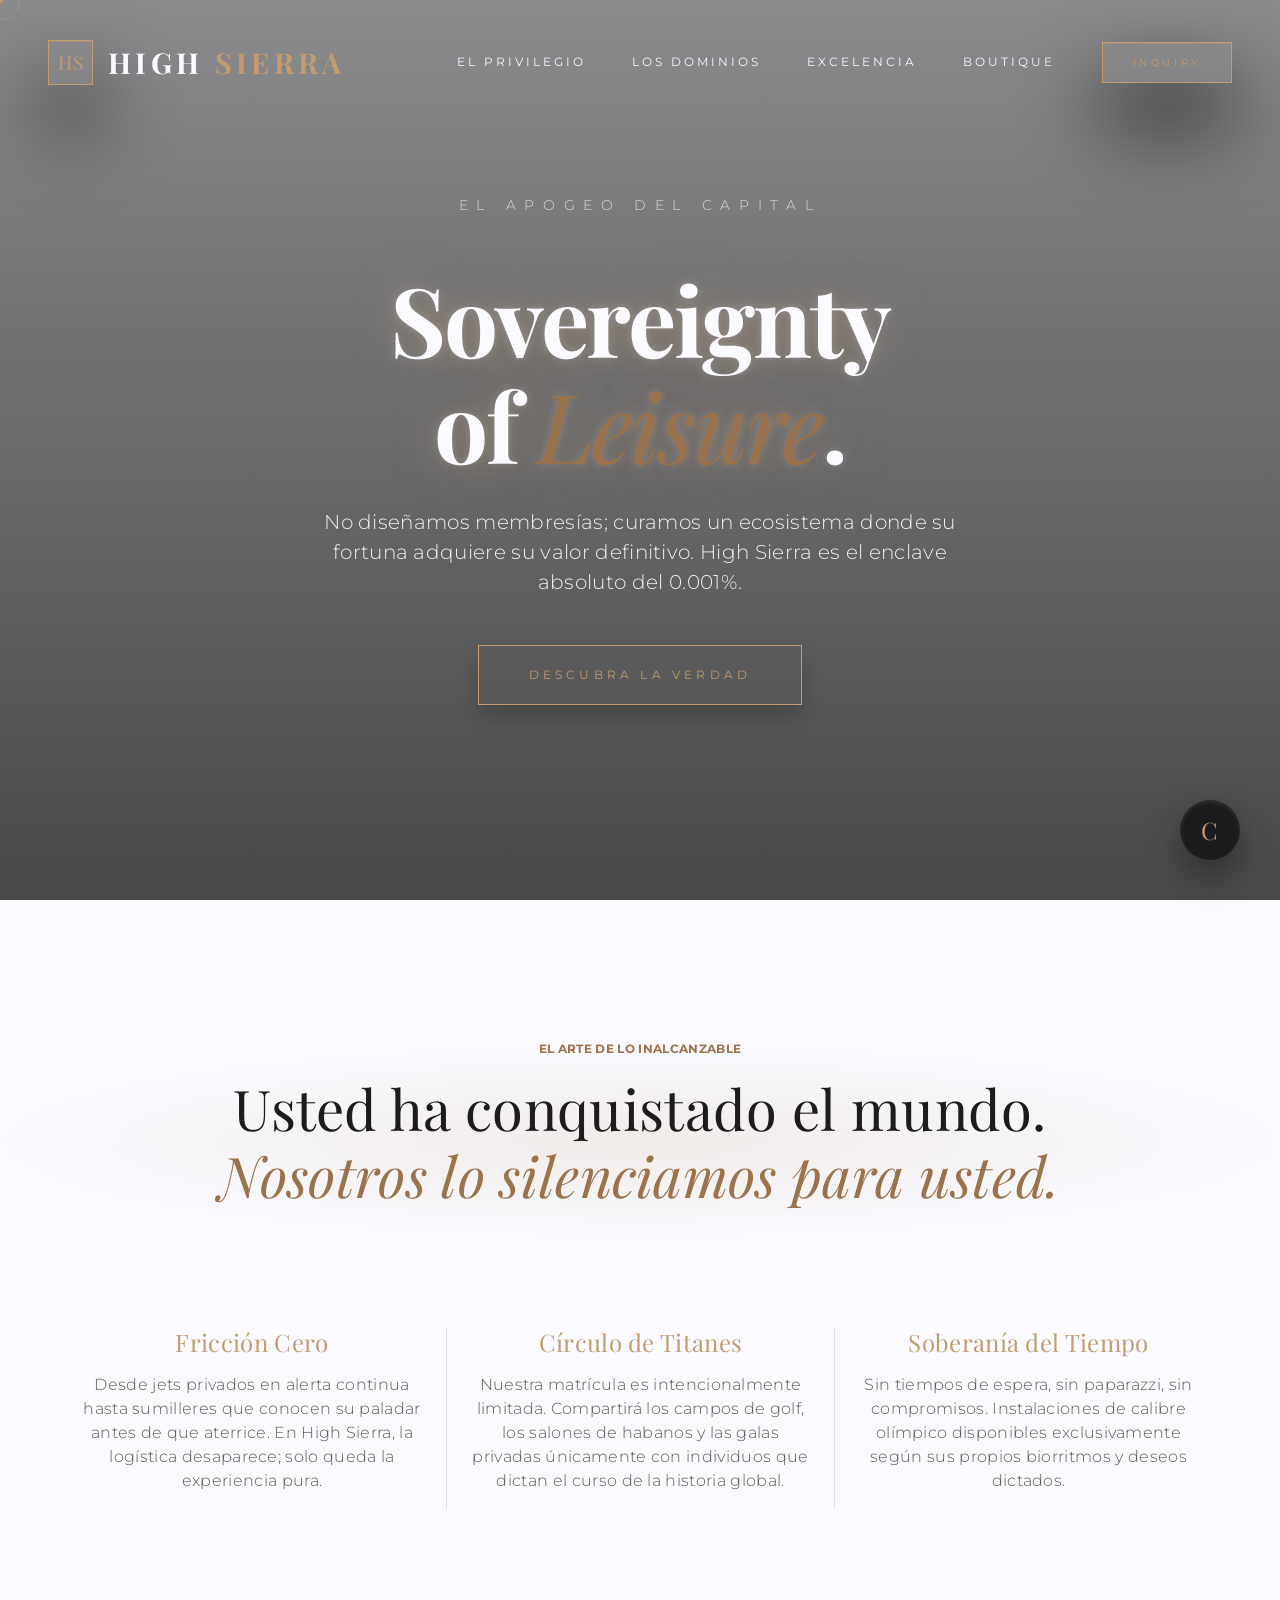
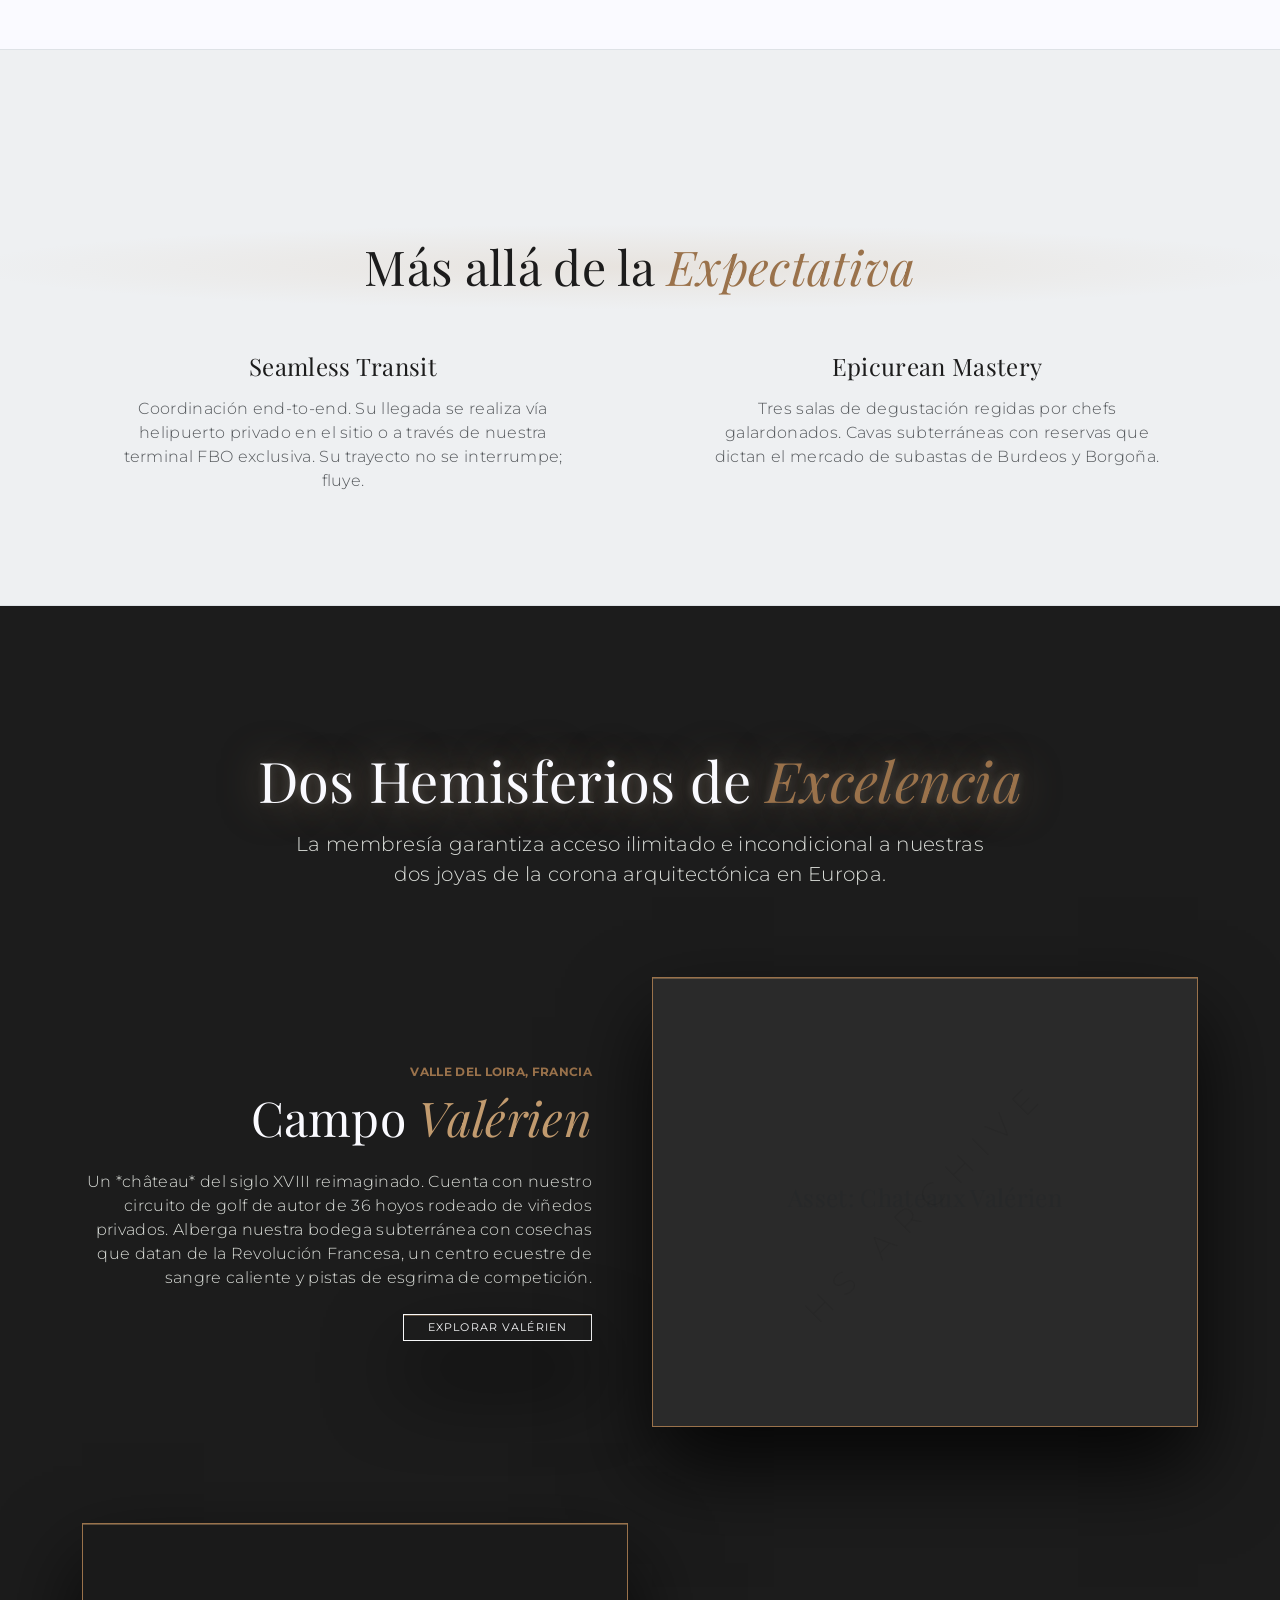
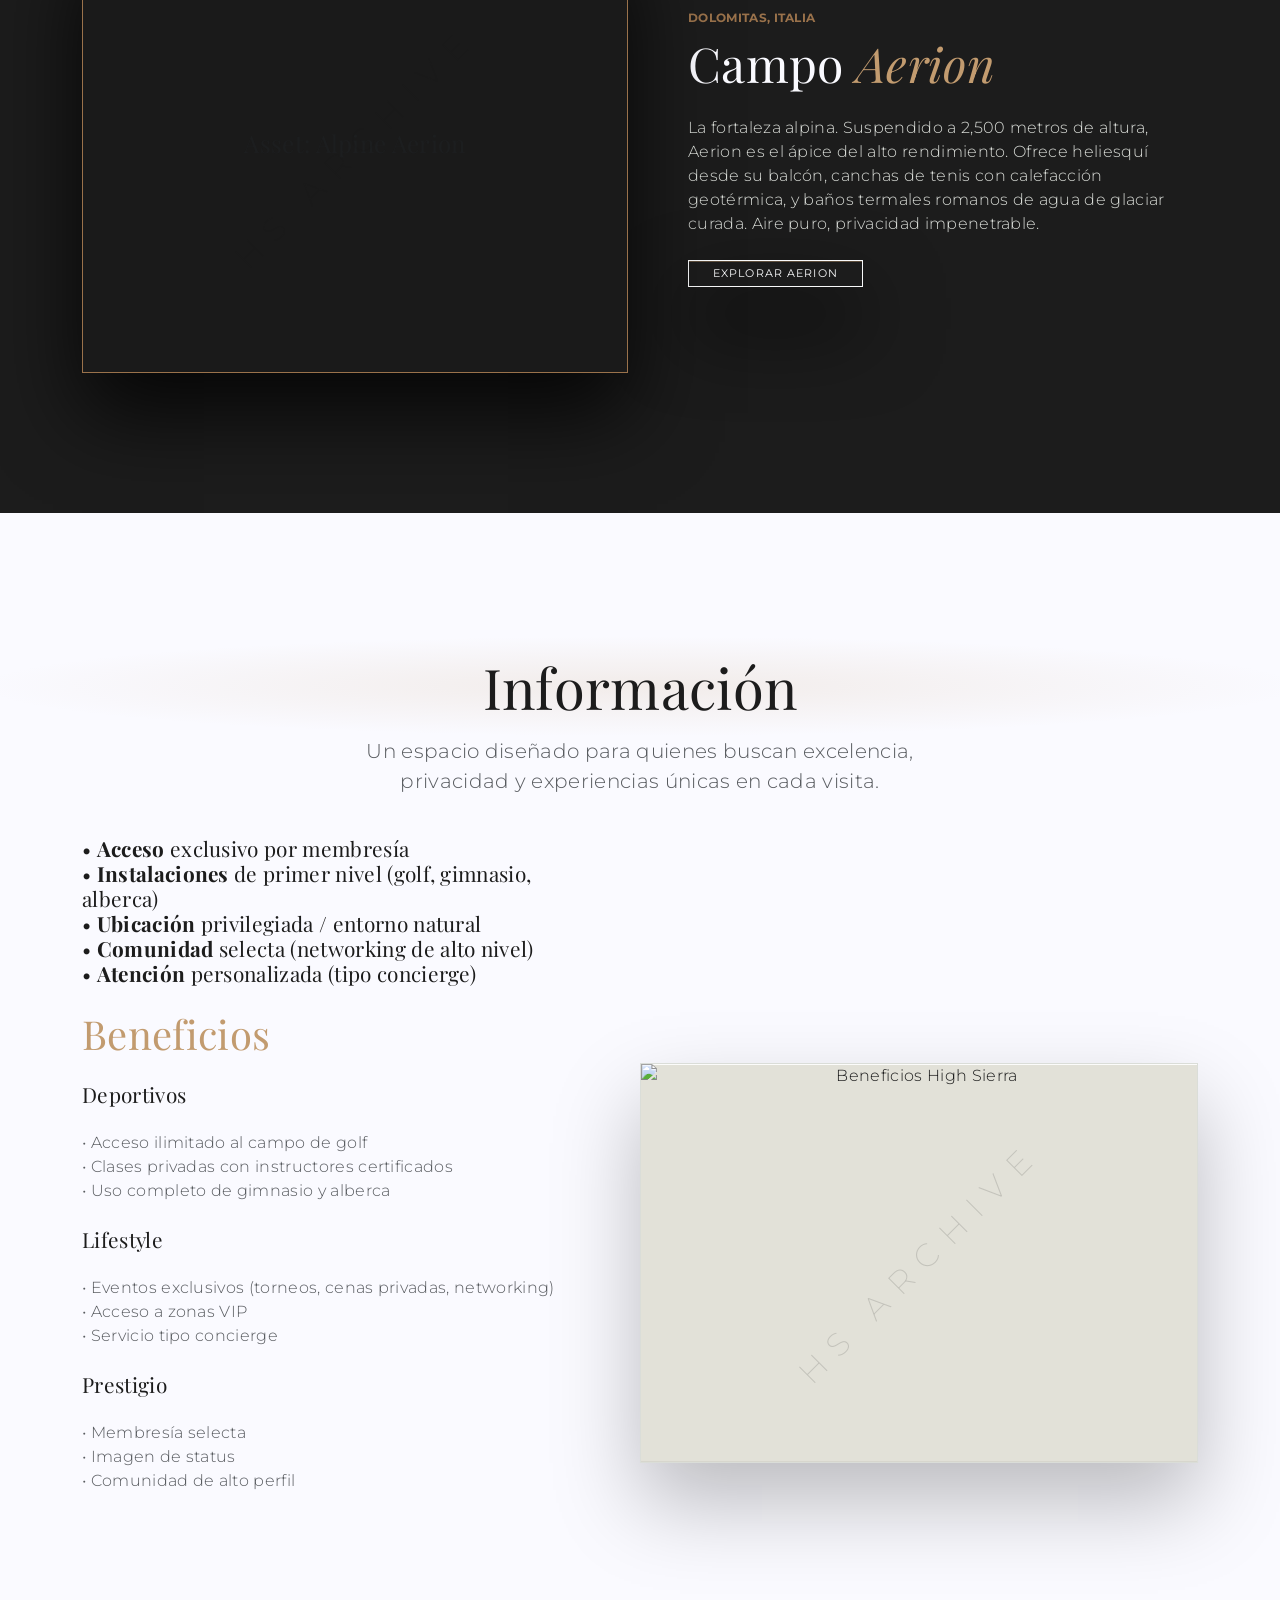
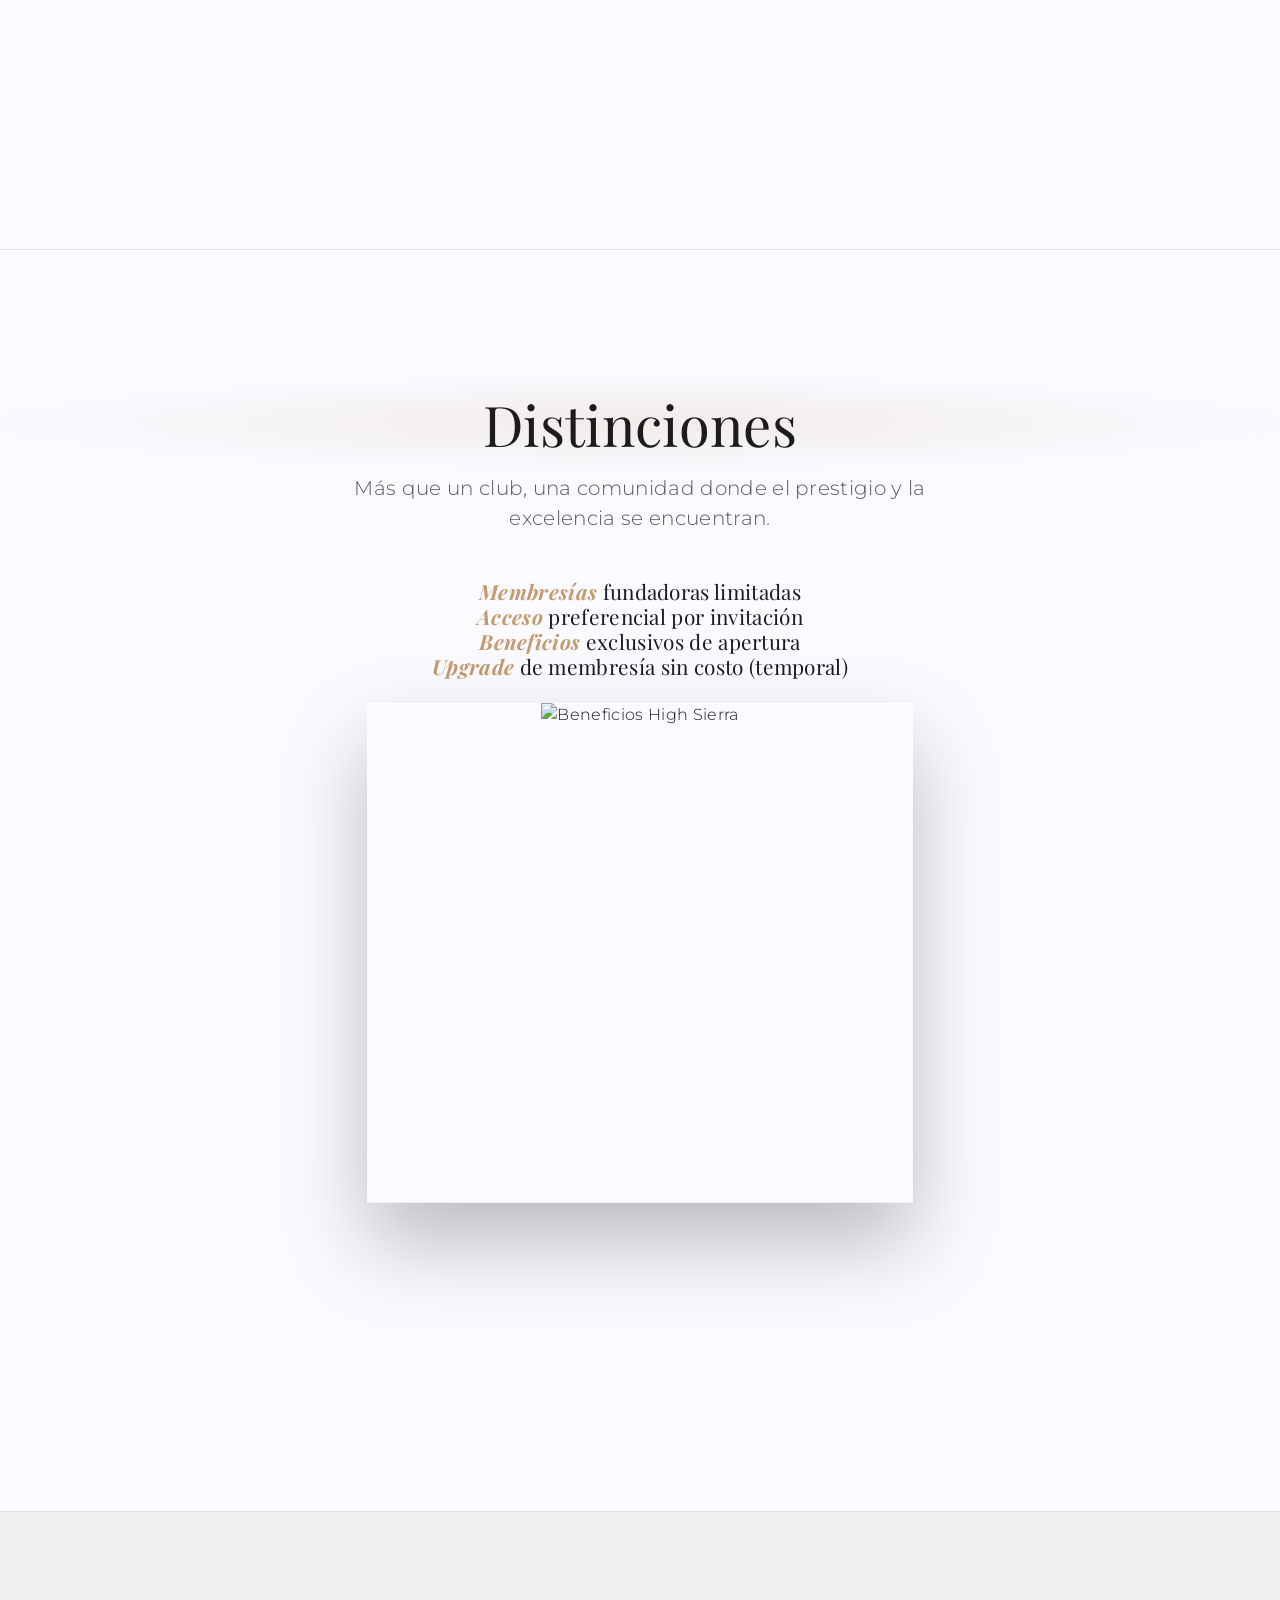
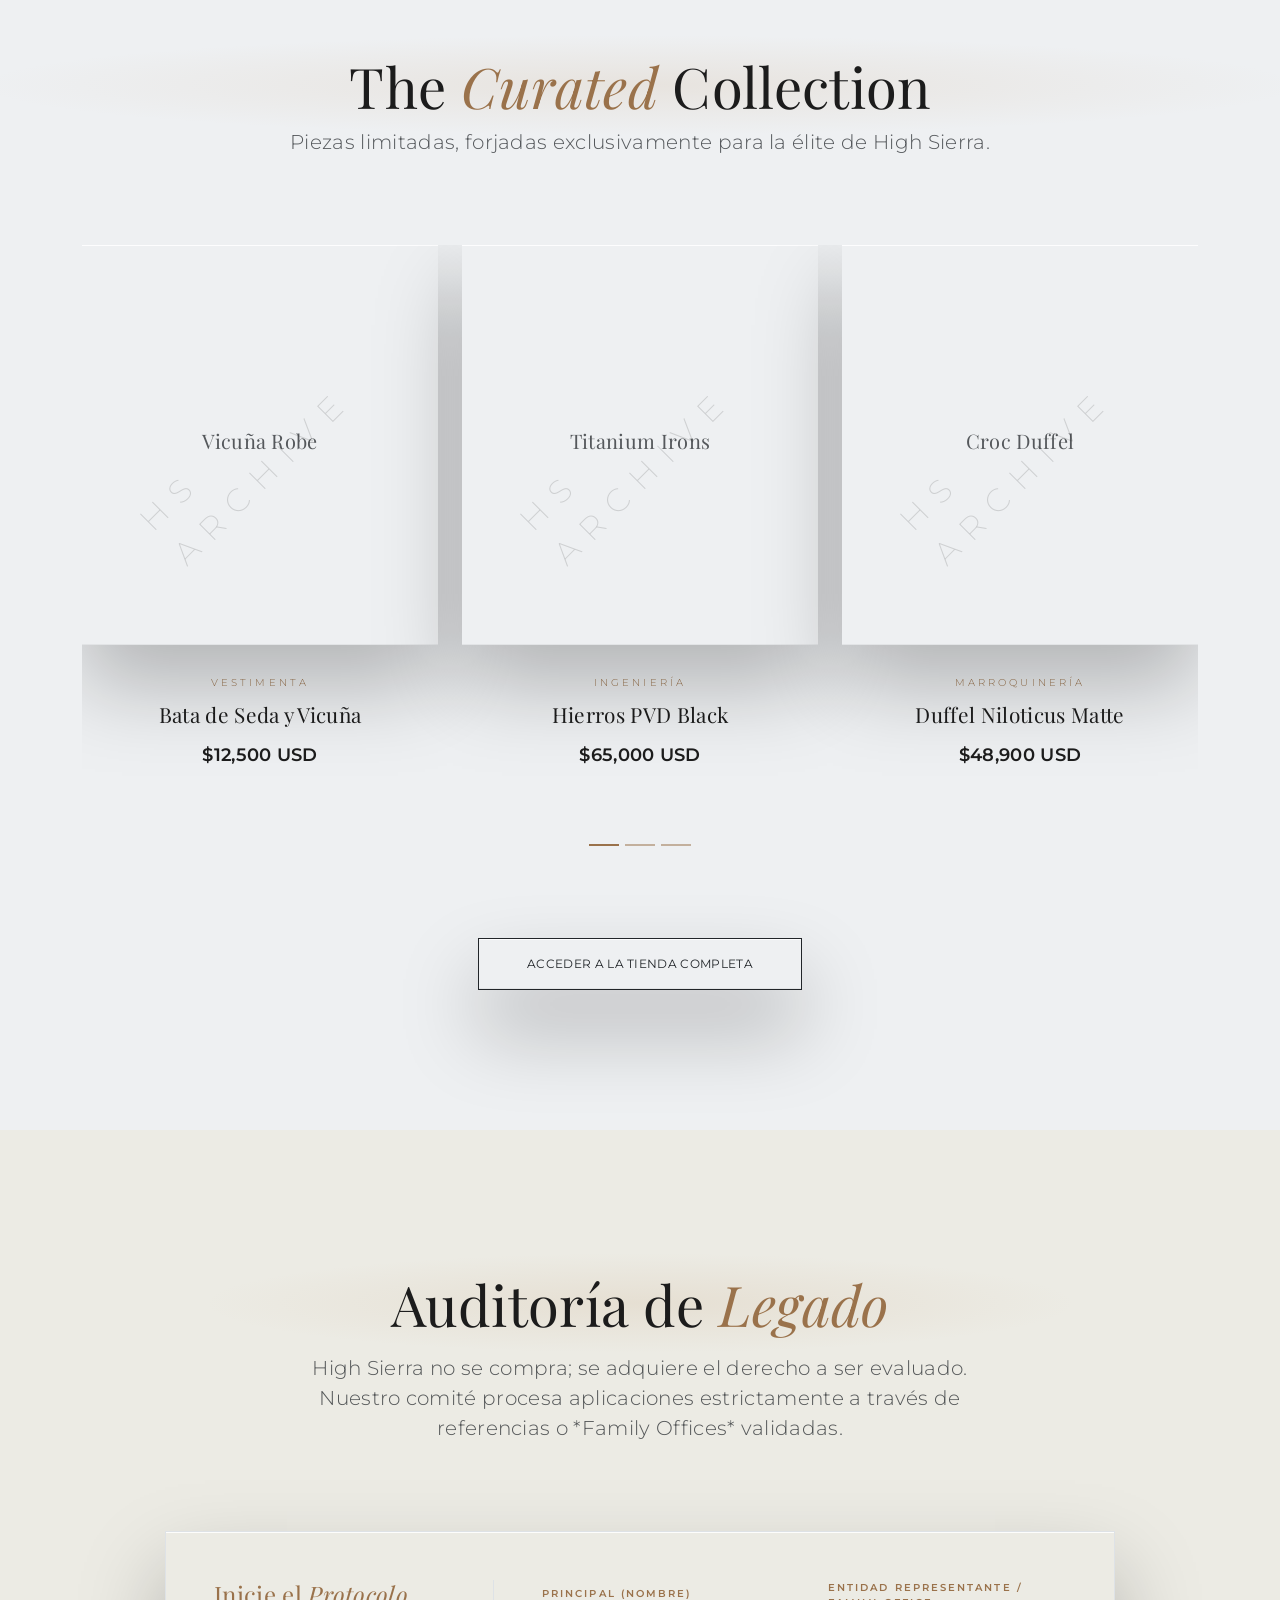
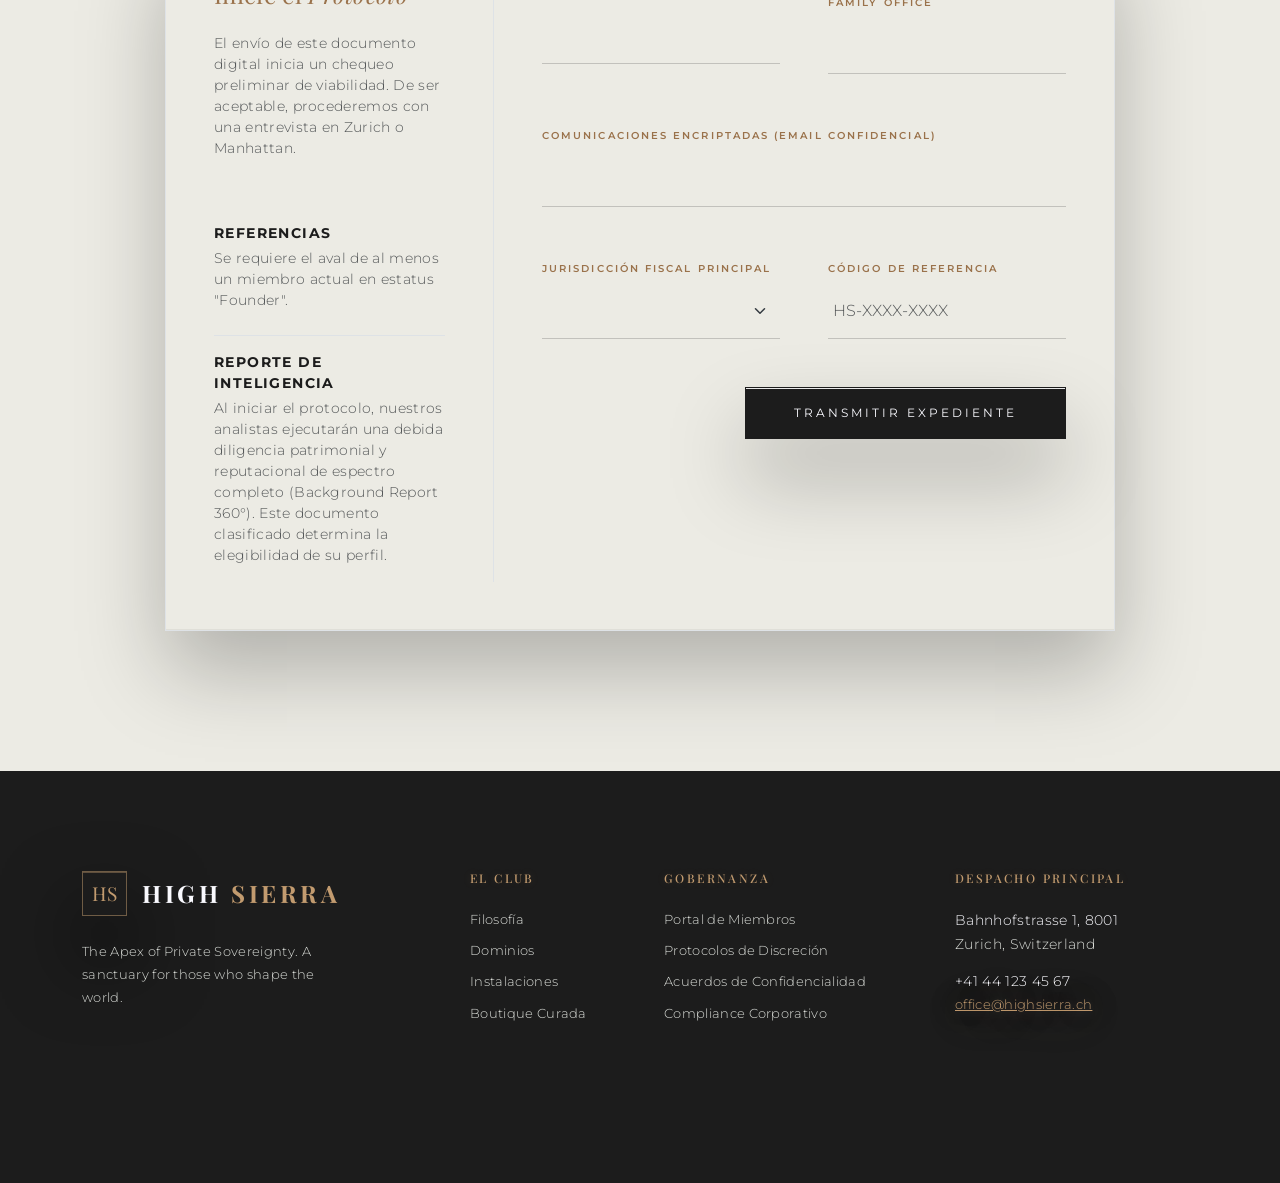
==== commit 4f87c2ed: "Se modifica una imagen que no se podía centrar" ====
--- a/index.html
+++ b/index.html
@@ -849,11 +849,11 @@
                     (temporal)<br>
                 </h4>
 
-                <div class="row" class="col-md-6 d-flex justify-content-center align-items-center">
+                <div class="row" style="display: flex; justify-content: center;">
                     <!-- Se añade mx-auto para centrar -->
                     <div class="col-md-6">
                         <div class="img-container shadow-dramatic" style="height: 500px; overflow: hidden;">
-                            <img src="https://images.pexels.com/photos/1619860/pexels-photo-1619860.jpeg" alt="Beneficios High Sierra"
+                            <img src="https://images.pexels.com/photos/8224643/pexels-photo-8224643.jpeg" alt="Beneficios High Sierra"
                                 style="width: 100%; height: 100%; object-fit: cover; transition: transform 0.8s ease;"
                                 class="hover-target">
                         </div>
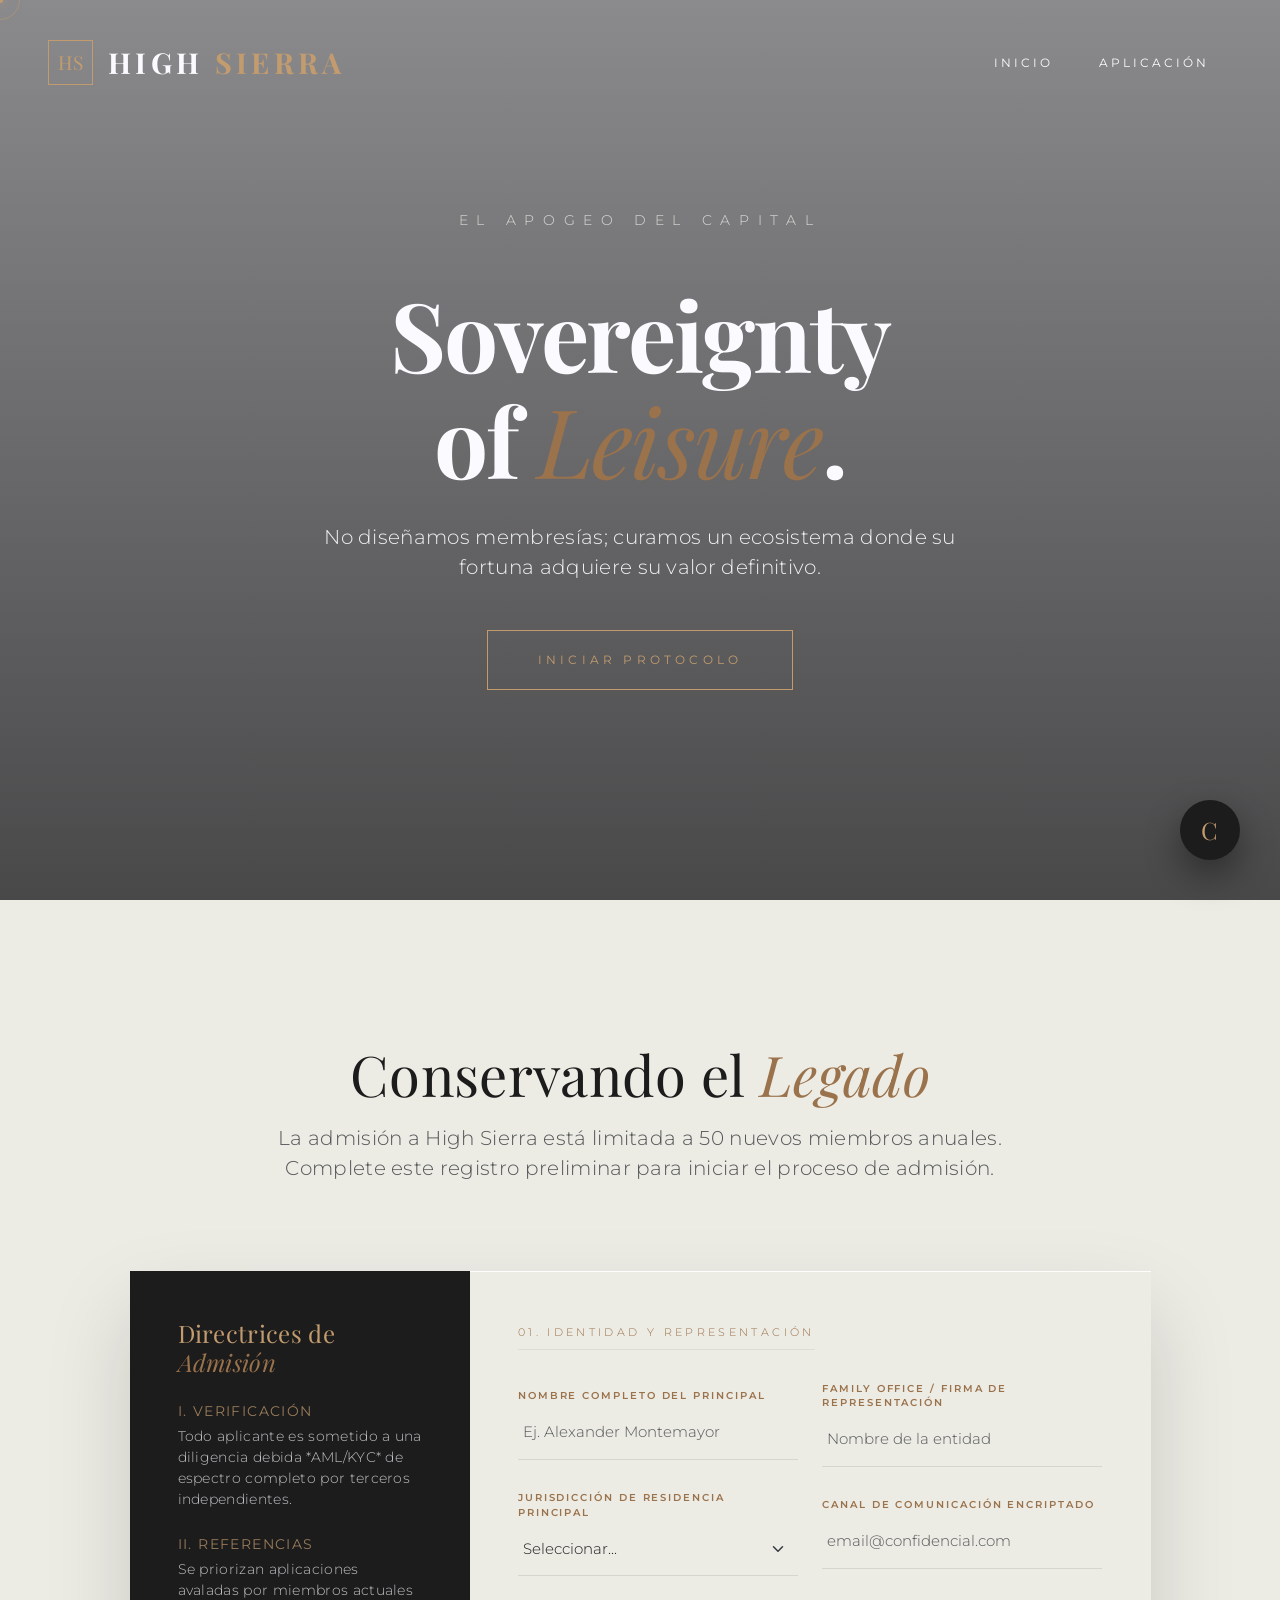
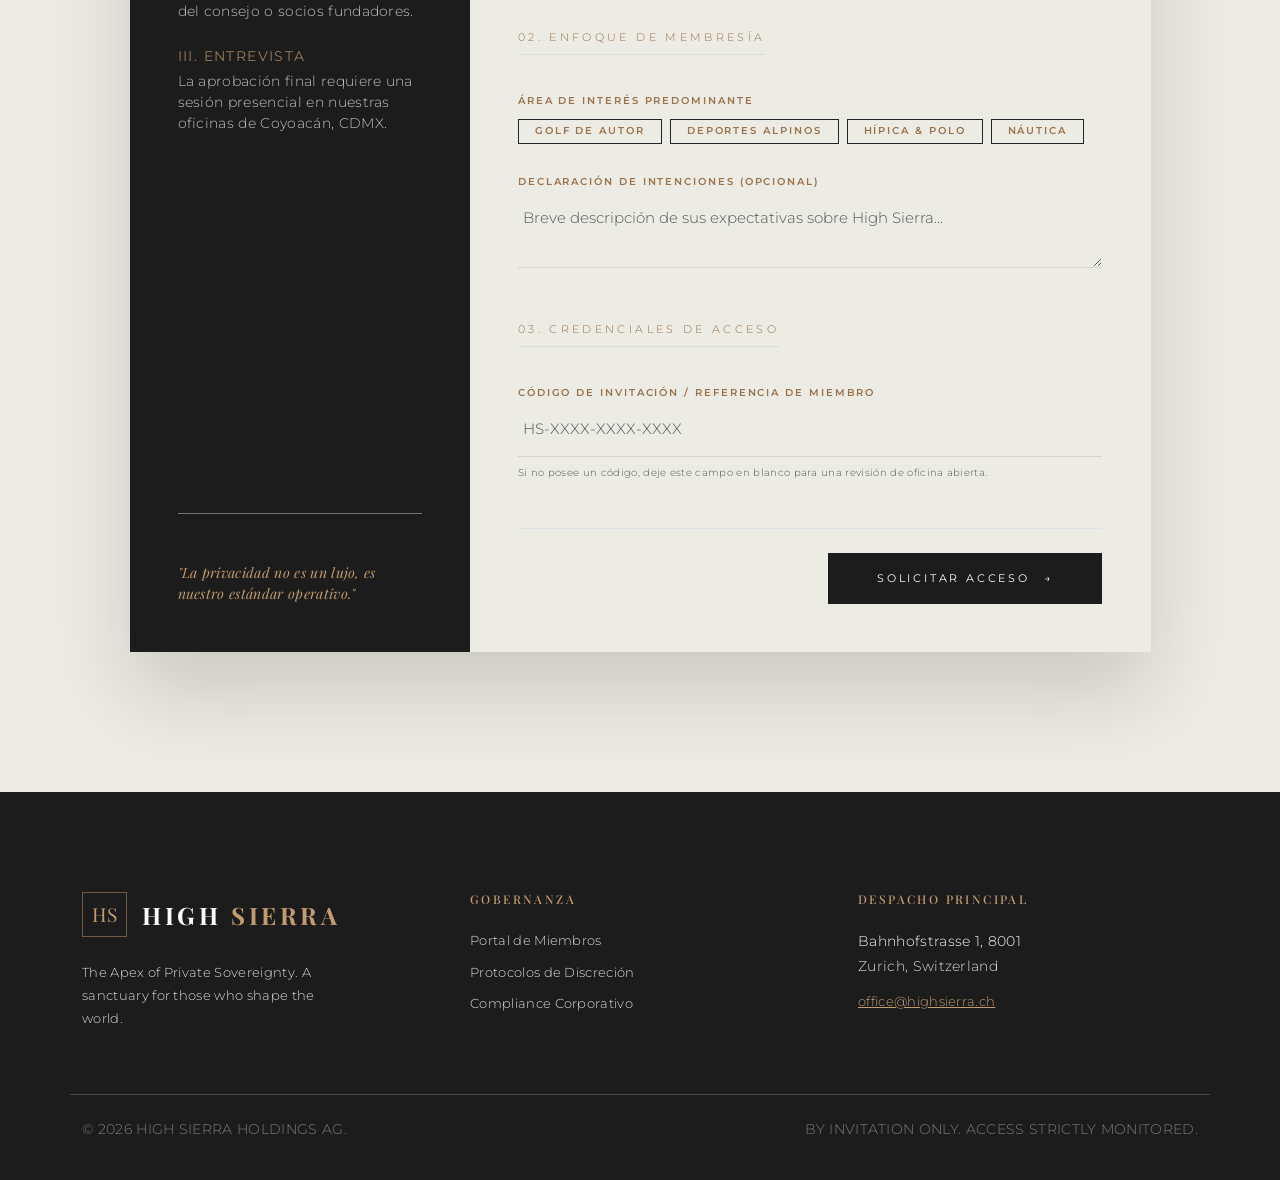
==== commit 6492654b: "Formulario" ====
--- a/index.html
+++ b/index.html
@@ -1,19 +1,16 @@
 <!DOCTYPE html>
 <html lang="es">
-
 <head>
     <meta charset="UTF-8">
     <meta name="viewport" content="width=device-width, initial-scale=1.0">
     <title>High Sierra | Private Sports Estate | By Invitation Only</title>
-
+    
     <link href="https://cdn.jsdelivr.net/npm/bootstrap@5.3.2/dist/css/bootstrap.min.css" rel="stylesheet">
-
+    
     <link rel="preconnect" href="https://fonts.googleapis.com">
     <link rel="preconnect" href="https://fonts.gstatic.com" crossorigin>
-    <link
-        href="https://fonts.googleapis.com/css2?family=Montserrat:wght@200;300;400;500;600;700&family=Playfair+Display:ital,wght@0,400;0,700;1,400&display=swap"
-        rel="stylesheet">
-
+    <link href="https://fonts.googleapis.com/css2?family=Montserrat:wght@200;300;400;500;600;700&family=Playfair+Display:ital,wght@0,400;0,700;1,400&display=swap" rel="stylesheet">
+    
     <style>
         :root {
             /* Paleta Base */
@@ -25,7 +22,7 @@
             /* Acentos Premium */
             --hs-copper: #C29B6F;
             --hs-bronze: #9A724B;
-
+            
             /* Tipografía */
             --font-sans: 'Montserrat', sans-serif;
             --font-serif: 'Playfair Display', serif;
@@ -42,34 +39,16 @@
             scroll-behavior: smooth;
             -webkit-font-smoothing: antialiased;
             -moz-osx-font-smoothing: grayscale;
-            cursor: none;
-            /* Oculta el cursor nativo */
-        }
-
+            cursor: none; /* Oculta el cursor nativo */
+        }
+        
         /* Asegurar que los enlaces no muestren el cursor de "mano" nativo */
-        a,
-        button,
-        input,
-        select,
-        .floating-concierge {
-            cursor: none !important;
-        }
-
-        ::selection {
-            background-color: var(--hs-copper);
-            color: var(--hs-pure-white);
-        }
-
-        h1,
-        h2,
-        h3,
-        h4,
-        h5,
-        .serif {
-            font-family: var(--font-serif);
-            font-weight: 400;
-        }
-
+        a, button, input, select, textarea, .floating-concierge { cursor: none !important; }
+
+        ::selection { background-color: var(--hs-copper); color: var(--hs-pure-white); }
+
+        h1, h2, h3, h4, h5, .serif { font-family: var(--font-serif); font-weight: 400; }
+        
         .serif-italic {
             font-family: var(--font-serif);
             font-style: italic;
@@ -78,93 +57,33 @@
         }
 
         /* Utilidades de Color */
-        .text-hs-carbon {
-            color: var(--hs-carbon) !important;
-        }
-
-        .text-hs-copper {
-            color: var(--hs-copper) !important;
-        }
-
-        .text-hs-bronze {
-            color: var(--hs-bronze) !important;
-        }
-
-        .text-hs-pure-white {
-            color: var(--hs-pure-white) !important;
-        }
-
-        .text-hs-sage-grey {
-            color: var(--hs-sage-grey) !important;
-        }
-
-        .bg-hs-carbon {
-            background-color: var(--hs-carbon) !important;
-        }
-
-        .bg-hs-sand {
-            background-color: var(--hs-sand) !important;
-        }
-
-        .bg-hs-off-white {
-            background-color: var(--hs-off-white) !important;
-        }
-
-        .section-padding {
-            padding: 140px 0;
-        }
-
-        /* === ADICIÓN: Sombras Dramáticas y Luces de Estudio === */
+        .text-hs-carbon { color: var(--hs-carbon) !important; }
+        .text-hs-copper { color: var(--hs-copper) !important; }
+        .text-hs-bronze { color: var(--hs-bronze) !important; }
+        .text-hs-pure-white { color: var(--hs-pure-white) !important; }
+        .text-hs-sage-grey { color: var(--hs-sage-grey) !important; }
+        
+        .bg-hs-carbon { background-color: var(--hs-carbon) !important; }
+        .bg-hs-sand { background-color: var(--hs-sand) !important; }
+        .bg-hs-off-white { background-color: var(--hs-off-white) !important; }
+
+        .section-padding { padding: 140px 0; }
+
+        /* === Sombras Dramáticas y Luces de Estudio === */
         .shadow-dramatic {
-            box-shadow: 0 40px 80px rgba(0, 0, 0, 0.25),
-                inset 0 1px 0 rgba(255, 255, 255, 0.9),
-                /* Luz superior del borde */
-                inset 0 -1px 0 rgba(0, 0, 0, 0.05) !important;
+            box-shadow: 0 40px 80px rgba(0,0,0,0.15), 
+                        inset 0 1px 0 rgba(255,255,255,0.9) !important;
             transition: box-shadow 0.6s ease, transform 0.6s ease;
         }
-
-        .bg-hs-carbon .shadow-dramatic,
-        .shadow-dramatic.dark-mode {
-            box-shadow: 0 40px 80px rgba(0, 0, 0, 0.8),
-                inset 0 1px 0 rgba(194, 155, 111, 0.4) !important;
-            /* Luz cobre reflectante */
-        }
-
-        .shadow-dramatic:hover {
-            box-shadow: 0 50px 100px rgba(0, 0, 0, 0.35),
-                inset 0 1px 0 rgba(255, 255, 255, 1) !important;
-        }
-
-        /* === ADICIÓN: Glows Atmosféricos (Resplandores) === */
-        .glow-text {
-            position: relative;
-            z-index: 1;
-        }
-
-        .glow-text::after {
-            content: '';
-            position: absolute;
-            top: 50%;
-            left: 50%;
-            transform: translate(-50%, -50%);
-            width: 120%;
-            height: 150%;
-            background: radial-gradient(ellipse, rgba(194, 155, 111, 0.15) 0%, rgba(255, 255, 255, 0) 70%);
-            z-index: -1;
-            pointer-events: none;
-        }
-
-        .glow-text-dark {
-            text-shadow: 0 0 40px rgba(194, 155, 111, 0.5), 0 0 10px rgba(255, 255, 255, 0.2);
-        }
-
-        /* === MEJORA: Preloader de Lujo === */
+        .bg-hs-carbon .shadow-dramatic, .shadow-dramatic.dark-mode {
+            box-shadow: 0 40px 80px rgba(0,0,0,0.8), 
+                        inset 0 1px 0 rgba(194, 155, 111, 0.4) !important;
+        }
+
+        /* === Preloader de Lujo === */
         .hs-preloader {
             position: fixed;
-            top: 0;
-            left: 0;
-            width: 100%;
-            height: 100vh;
+            top: 0; left: 0; width: 100%; height: 100vh;
             background-color: var(--hs-carbon);
             z-index: 9999;
             display: flex;
@@ -172,12 +91,7 @@
             justify-content: center;
             transition: opacity 1.2s cubic-bezier(0.16, 1, 0.3, 1), visibility 1.2s;
         }
-
-        .hs-preloader.fade-out {
-            opacity: 0;
-            visibility: hidden;
-        }
-
+        .hs-preloader.fade-out { opacity: 0; visibility: hidden; }
         .hs-preloader-brand {
             color: var(--hs-pure-white);
             font-family: var(--font-serif);
@@ -186,57 +100,35 @@
             text-transform: uppercase;
             animation: pulse-glow 2s infinite alternate;
         }
-
-        .hs-preloader-brand span {
-            color: var(--hs-copper);
-        }
-
-        @keyframes pulse-glow {
-            0% {
-                opacity: 0.6;
-            }
-
-            100% {
-                opacity: 1;
-                text-shadow: 0 0 15px rgba(194, 155, 111, 0.2);
-            }
-        }
-
-        /* === MEJORA: Cursor Personalizado === */
+        .hs-preloader-brand span { color: var(--hs-copper); }
+        @keyframes pulse-glow { 0% { opacity: 0.6; } 100% { opacity: 1; text-shadow: 0 0 15px rgba(194, 155, 111, 0.2); } }
+
+        /* === Cursor Personalizado === */
         .cursor-dot {
-            width: 6px;
-            height: 6px;
+            width: 6px; height: 6px;
             background-color: var(--hs-copper);
             border-radius: 50%;
             position: fixed;
-            top: 0;
-            left: 0;
+            top: 0; left: 0;
             pointer-events: none;
             z-index: 10000;
             transform: translate(-50%, -50%);
             transition: transform 0.1s;
             box-shadow: 0 0 10px rgba(194, 155, 111, 0.8);
-            /* Glow al cursor */
-        }
-
+        }
         .cursor-outline {
-            width: 40px;
-            height: 40px;
+            width: 40px; height: 40px;
             border: 1px solid rgba(194, 155, 111, 0.5);
             border-radius: 50%;
             position: fixed;
-            top: 0;
-            left: 0;
+            top: 0; left: 0;
             pointer-events: none;
             z-index: 9999;
             transform: translate(-50%, -50%);
             transition: width 0.3s, height 0.3s, background-color 0.3s;
         }
-
-        /* Efecto Hover del Cursor */
         .cursor-outline.hover-active {
-            width: 60px;
-            height: 60px;
+            width: 60px; height: 60px;
             background-color: rgba(194, 155, 111, 0.1);
             border-color: transparent;
         }
@@ -248,15 +140,12 @@
             padding: 35px 0;
             border-bottom: 1px solid transparent;
         }
-
         .navbar-hs.scrolled {
             background-color: rgba(28, 28, 28, 0.98);
             backdrop-filter: blur(10px);
-            -webkit-backdrop-filter: blur(10px);
             padding: 15px 0;
             border-bottom: 1px solid rgba(194, 155, 111, 0.3);
         }
-
         .brand-logo-box {
             display: inline-flex;
             align-items: center;
@@ -268,16 +157,7 @@
             font-family: var(--font-serif);
             font-size: 1.2rem;
             margin-right: 15px;
-            transition: all 0.4s ease;
-        }
-
-        .navbar-brand-hs:hover .brand-logo-box {
-            background-color: var(--hs-copper);
-            color: var(--hs-carbon);
-            box-shadow: 0 0 20px rgba(194, 155, 111, 0.4);
-            /* Resplandor interactivo */
-        }
-
+        }
         .navbar-brand-text {
             font-family: var(--font-serif);
             font-size: 1.8rem;
@@ -286,7 +166,6 @@
             font-weight: 700;
             color: var(--hs-pure-white) !important;
         }
-
         .nav-link-hs {
             color: var(--hs-pure-white) !important;
             font-weight: 400;
@@ -295,12 +174,6 @@
             letter-spacing: 0.25em;
             margin: 0 15px;
             position: relative;
-            transition: color 0.4s ease;
-        }
-
-        .nav-link-hs:hover {
-            color: var(--hs-copper) !important;
-            text-shadow: 0 0 10px rgba(194, 155, 111, 0.5);
         }
 
         /* === Animaciones (Scroll Reveal) === */
@@ -309,17 +182,13 @@
             transform: translateY(40px);
             transition: opacity 1.2s cubic-bezier(0.25, 1, 0.5, 1), transform 1.2s cubic-bezier(0.25, 1, 0.5, 1);
         }
-
-        .reveal-up.active {
-            opacity: 1;
-            transform: translateY(0);
-        }
-
-        /* === Componentes Base === */
+        .reveal-up.active { opacity: 1; transform: translateY(0); }
+
+        /* === Hero Section === */
         .hero-luxury {
             height: 100vh;
-            background: linear-gradient(rgba(28, 28, 28, 0.5), rgba(28, 28, 28, 0.8)),
-                url('https://images.unsplash.com/photo-1540331547168-8b63109225b7?q=80&w=2500&auto=format&fit=crop') no-repeat center center/cover;
+            background: linear-gradient(rgba(28,28,28,0.5), rgba(28,28,28,0.8)), 
+                        url('https://images.unsplash.com/photo-1540331547168-8b63109225b7?q=80&w=2500&auto=format&fit=crop') no-repeat center center/cover;
             background-attachment: fixed;
             display: flex;
             align-items: center;
@@ -327,23 +196,10 @@
             color: var(--hs-pure-white);
             text-align: center;
         }
-
-        .hero-title {
-            font-size: 6rem;
-            line-height: 1.1;
-            margin-bottom: 30px;
-            letter-spacing: -0.02em;
-        }
-
-        .hero-subtitle {
-            font-weight: 300;
-            text-transform: uppercase;
-            letter-spacing: 0.6em;
-            font-size: 0.9rem;
-            color: var(--hs-sage-grey);
-            margin-bottom: 50px;
-        }
-
+        .hero-title { font-size: 6rem; line-height: 1.1; margin-bottom: 30px; letter-spacing: -0.02em; }
+        .hero-subtitle { font-weight: 300; text-transform: uppercase; letter-spacing: 0.6em; font-size: 0.9rem; color: var(--hs-sage-grey); margin-bottom: 50px; }
+
+        /* === Botones === */
         .btn-hs-primary {
             background-color: transparent;
             border: 1px solid var(--hs-copper);
@@ -359,30 +215,17 @@
             z-index: 1;
             text-decoration: none;
             display: inline-block;
-            box-shadow: 0 10px 20px rgba(0, 0, 0, 0.2);
-            /* Sombra inicial */
-        }
-
+        }
         .btn-hs-primary::before {
             content: '';
             position: absolute;
-            top: 0;
-            left: 0;
-            width: 0%;
-            height: 100%;
+            top: 0; left: 0; width: 0%; height: 100%;
             background-color: var(--hs-copper);
             transition: all 0.5s cubic-bezier(0.16, 1, 0.3, 1);
             z-index: -1;
         }
-
-        .btn-hs-primary:hover {
-            color: var(--hs-carbon);
-            box-shadow: 0 15px 30px rgba(194, 155, 111, 0.3);
-        }
-
-        .btn-hs-primary:hover::before {
-            width: 100%;
-        }
+        .btn-hs-primary:hover { color: var(--hs-carbon); }
+        .btn-hs-primary:hover::before { width: 100%; }
 
         .btn-hs-dark {
             background-color: var(--hs-carbon);
@@ -394,218 +237,50 @@
             font-size: 0.7rem;
             letter-spacing: 0.25em;
             transition: all 0.4s ease;
-            box-shadow: 0 10px 20px rgba(0, 0, 0, 0.15);
-        }
-
-        .btn-hs-dark:hover {
-            background-color: var(--hs-pure-white);
-            color: var(--hs-carbon);
-            border-color: var(--hs-carbon);
-            box-shadow: 0 15px 30px rgba(0, 0, 0, 0.2);
-        }
-
-        /* === Imágenes Placeholder === */
-        .img-placeholder-premium {
-            background-color: var(--hs-sage-grey);
-            position: relative;
-            display: flex;
-            align-items: center;
-            justify-content: center;
-            overflow: hidden;
-        }
-
-        .img-placeholder-premium::after {
-            content: 'HS ARCHIVE';
-            font-family: var(--font-sans);
-            font-weight: 200;
-            letter-spacing: 0.4em;
-            color: rgba(28, 28, 28, 0.15);
-            position: absolute;
-            transform: rotate(-45deg);
-            font-size: 2rem;
-            pointer-events: none;
-        }
-
-        /* === Tarjetas Boutique === */
-        .card-boutique {
-            border: none;
-            background-color: transparent;
-            border-radius: 0;
-            transition: transform 0.6s cubic-bezier(0.16, 1, 0.3, 1), box-shadow 0.6s ease;
-            /* Transición para la sombra */
-        }
-
-        .card-boutique:hover {
-            transform: translateY(-15px);
-            box-shadow: 0 40px 60px rgba(0, 0, 0, 0.15), inset 0 1px 0 rgba(255, 255, 255, 0.8);
-            /* Sombra dramática en hover */
-        }
-
-        .card-boutique .img-container {
-            background-color: var(--hs-off-white);
-            padding: 40px;
-            position: relative;
-            display: flex;
-            align-items: center;
-            justify-content: center;
-            height: 400px;
-        }
-
-        .card-boutique-body {
-            padding: 30px 0 0 0;
-            text-align: center;
-        }
-
-        .product-category {
-            text-transform: uppercase;
-            font-size: 0.65rem;
-            letter-spacing: 0.3em;
-            color: var(--hs-bronze);
-            margin-bottom: 12px;
-        }
-
-        .product-title {
-            font-size: 1.3rem;
-            font-weight: 400;
-            margin-bottom: 15px;
-            color: var(--hs-carbon);
-        }
-
-        .product-price {
-            font-family: var(--font-sans);
-            font-weight: 600;
-            font-size: 1.1rem;
-            color: var(--hs-carbon);
-            margin-bottom: 25px;
-        }
-
-        /* Formulario */
-        .form-hs .form-control,
-        .form-hs .form-select {
-            border-radius: 0;
-            border: none;
-            border-bottom: 1px solid rgba(28, 28, 28, 0.2);
-            background-color: transparent;
-            padding: 15px 5px;
-            color: var(--hs-carbon);
-            font-weight: 300;
-            transition: border-color 0.4s ease, box-shadow 0.4s ease;
-        }
-
-        .form-hs .form-control:focus,
-        .form-hs .form-select:focus {
-            box-shadow: 0 10px 20px rgba(194, 155, 111, 0.05);
-            /* Resplandor sutil al enfocar */
-            border-color: var(--hs-bronze);
-        }
-
-        .form-hs label {
-            font-size: 0.65rem;
-            text-transform: uppercase;
-            letter-spacing: 0.2em;
-            color: var(--hs-bronze);
-            font-weight: 600;
+        }
+        .btn-hs-dark:hover { background-color: var(--hs-pure-white); color: var(--hs-carbon); border-color: var(--hs-carbon); }
+
+        /* === Formulario de Aplicación (REDISEÑADO) === */
+        .form-hs .form-control, .form-hs .form-select, .form-hs textarea {
+            border-radius: 0; border: none; border-bottom: 1px solid rgba(28,28,28,0.1);
+            background-color: transparent; padding: 15px 5px; color: var(--hs-carbon); font-weight: 300;
+            transition: border-color 0.4s ease, background-color 0.4s ease;
+            font-size: 0.95rem;
+        }
+        .form-hs .form-control:focus, .form-hs .form-select:focus, .form-hs textarea:focus { 
+            box-shadow: none; border-color: var(--hs-copper); background-color: rgba(194, 155, 111, 0.02);
+        }
+        .form-hs label { 
+            font-size: 0.6rem; text-transform: uppercase; letter-spacing: 0.2em; 
+            color: var(--hs-bronze); font-weight: 600; margin-bottom: 0; 
+        }
+        .form-step-title {
+            font-size: 0.7rem; text-transform: uppercase; letter-spacing: 0.3em;
+            color: var(--hs-bronze); margin-bottom: 2rem; border-bottom: 1px solid var(--hs-sage-grey);
+            padding-bottom: 0.5rem; display: inline-block;
         }
 
         /* Concierge Flotante */
         .floating-concierge {
-            position: fixed;
-            bottom: 40px;
-            right: 40px;
-            width: 60px;
-            height: 60px;
-            background-color: var(--hs-carbon);
-            color: var(--hs-copper);
-            border-radius: 50%;
-            display: flex;
-            align-items: center;
-            justify-content: center;
-            box-shadow: 0 15px 35px rgba(0, 0, 0, 0.4), inset 0 2px 4px rgba(255, 255, 255, 0.1);
-            /* Luz y sombra dramática */
-            cursor: pointer;
-            z-index: 1000;
-            transition: all 0.4s cubic-bezier(0.16, 1, 0.3, 1);
-            font-family: var(--font-serif);
-            font-size: 1.5rem;
-            text-decoration: none;
-        }
-
-        /* Hover magnético con glow */
-        .floating-concierge:hover {
-            transform: scale(1.15) translateY(-5px);
-            background-color: var(--hs-copper);
-            color: var(--hs-carbon);
-            box-shadow: 0 20px 40px rgba(194, 155, 111, 0.4), inset 0 2px 4px rgba(255, 255, 255, 0.5);
-        }
-
-        /* Footer Estandar de la Industria */
-        .footer-hs {
-            background-color: var(--hs-carbon);
-            color: var(--hs-sage-grey);
-            padding: 100px 0 40px 0;
-        }
-
-        .footer-hs-title {
-            font-size: 0.75rem;
-            text-transform: uppercase;
-            letter-spacing: 0.2em;
-            color: var(--hs-copper);
-            margin-bottom: 25px;
-            font-weight: 500;
-            text-shadow: 0 0 10px rgba(194, 155, 111, 0.2);
-        }
-
-        .footer-hs-link {
-            color: var(--hs-sage-grey);
-            text-decoration: none;
-            font-size: 0.8rem;
-            transition: color 0.3s ease, text-shadow 0.3s ease;
-            display: block;
-            margin-bottom: 12px;
-        }
-
-        .footer-hs-link:hover {
-            color: var(--hs-pure-white);
-            text-shadow: 0 0 8px rgba(255, 255, 255, 0.3);
-        }
-
-        .footer-hs-bottom {
-            border-top: 1px solid rgba(218, 221, 216, 0.1);
-            margin-top: 60px;
-            padding-top: 30px;
-            font-size: 0.7rem;
-            letter-spacing: 0.05em;
-        }
-
-        @media (max-width: 992px) {
-            .hero-title {
-                font-size: 3.5rem;
-            }
-
-            .section-padding {
-                padding: 100px 0;
-            }
-        }
-
-        /* Apagar cursor custom en móviles por usabilidad */
-        @media (max-width: 768px) {
-            body {
-                cursor: auto;
-            }
-
-            .cursor-dot,
-            .cursor-outline {
-                display: none;
-            }
-
-            a,
-            button {
-                cursor: pointer !important;
-            }
-        }
+            position: fixed; bottom: 40px; right: 40px; width: 60px; height: 60px;
+            background-color: var(--hs-carbon); color: var(--hs-copper); border-radius: 50%;
+            display: flex; align-items: center; justify-content: center;
+            box-shadow: 0 15px 35px rgba(0,0,0,0.4);
+            cursor: pointer; z-index: 1000;
+            transition: all 0.4s cubic-bezier(0.16, 1, 0.3, 1); font-family: var(--font-serif); font-size: 1.5rem; text-decoration: none;
+        }
+        .floating-concierge:hover { transform: scale(1.1); background-color: var(--hs-copper); color: var(--hs-carbon); }
+
+        /* Footer */
+        .footer-hs { background-color: var(--hs-carbon); color: var(--hs-sage-grey); padding: 100px 0 40px 0; }
+        .footer-hs-title { font-size: 0.75rem; text-transform: uppercase; letter-spacing: 0.2em; color: var(--hs-copper); margin-bottom: 25px; font-weight: 500; }
+        .footer-hs-link { color: var(--hs-sage-grey); text-decoration: none; font-size: 0.8rem; transition: color 0.3s ease; display: block; margin-bottom: 12px; }
+        .footer-hs-link:hover { color: var(--hs-pure-white); }
+
+        @media (max-width: 992px) { .hero-title { font-size: 3.5rem; } }
+        @media (max-width: 768px) { body { cursor: auto; } .cursor-dot, .cursor-outline { display: none; } }
     </style>
 </head>
-
 <body data-bs-spy="scroll" data-bs-target="#navbarMain">
 
     <div class="hs-preloader" id="preloader">
@@ -614,33 +289,21 @@
 
     <div class="cursor-dot" id="cursor-dot"></div>
     <div class="cursor-outline" id="cursor-outline"></div>
-    <a href="#membership" class="floating-concierge hover-target" title="Contact Concierge">C</a>
+    <a href="#membership" class="floating-concierge hover-target">C</a>
 
     <nav id="navbarMain" class="navbar navbar-expand-lg navbar-dark fixed-top navbar-hs">
         <div class="container-fluid px-4 px-lg-5">
-            <a class="navbar-brand navbar-brand-hs d-flex align-items-center text-decoration-none hover-target"
-                href="#">
-                <span class="brand-logo-box shadow-dramatic dark-mode">HS</span>
+            <a class="navbar-brand navbar-brand-hs d-flex align-items-center text-decoration-none hover-target" href="#">
+                <span class="brand-logo-box">HS</span>
                 <span class="navbar-brand-text">High <span class="text-hs-copper">Sierra</span></span>
             </a>
-            <button class="navbar-toggler border-0 hover-target" type="button" data-bs-toggle="collapse"
-                data-bs-target="#navbarNav">
+            <button class="navbar-toggler border-0 hover-target" type="button" data-bs-toggle="collapse" data-bs-target="#navbarNav">
                 <span class="navbar-toggler-icon"></span>
             </button>
             <div class="collapse navbar-collapse" id="navbarNav">
                 <ul class="navbar-nav ms-auto text-center align-items-center">
-                    <li class="nav-item"><a class="nav-link nav-link-hs hover-target" href="#seduction">El
-                            Privilegio</a></li>
-                    <li class="nav-item"><a class="nav-link nav-link-hs hover-target" href="#domains">Los Dominios</a>
-                    </li>
-                    <li class="nav-item"><a class="nav-link nav-link-hs hover-target" href="#amenities">Excelencia</a>
-                    </li>
-                    <li class="nav-item"><a class="nav-link nav-link-hs hover-target" href="#boutique">Boutique</a></li>
-                    <li class="nav-item ms-lg-4 mt-3 mt-lg-0">
-                        <a href="#membership"
-                            class="btn btn-hs-primary btn-sm px-4 py-3 hover-target shadow-dramatic dark-mode"
-                            style="font-size: 0.65rem; padding: 12px 30px !important;">Inquiry</a>
-                    </li>
+                    <li class="nav-item"><a class="nav-link nav-link-hs hover-target" href="#hero">Inicio</a></li>
+                    <li class="nav-item"><a class="nav-link nav-link-hs hover-target" href="#membership">Aplicación</a></li>
                 </ul>
             </div>
         </div>
@@ -649,481 +312,145 @@
     <section id="hero" class="hero-luxury">
         <div class="container reveal-up active">
             <p class="hero-subtitle">El Apogeo del Capital</p>
-            <h1 class="hero-title fw-bold glow-text-dark">Sovereignty <br> of <span class="serif-italic">Leisure</span>.
-            </h1>
+            <h1 class="hero-title fw-bold">Sovereignty <br> of <span class="serif-italic">Leisure</span>.</h1>
             <p class="lead fw-light mb-5 mx-auto" style="max-width: 650px; color: var(--hs-off-white);">
-                No diseñamos membresías; curamos un ecosistema donde su fortuna adquiere su valor definitivo. High
-                Sierra es el enclave absoluto del 0.001%.
+                No diseñamos membresías; curamos un ecosistema donde su fortuna adquiere su valor definitivo.
             </p>
-            <a href="#seduction" class="btn btn-hs-primary hover-target">Descubra la Verdad</a>
+            <a href="#membership" class="btn btn-hs-primary hover-target">Iniciar Protocolo</a>
         </div>
     </section>
 
-    <section id="seduction" class="section-padding bg-hs-pure-white text-hs-carbon">
-        <div class="container text-center reveal-up">
-            <p class="text-uppercase text-hs-bronze fw-bold mb-3 letter-spacing-lg" style="font-size: 0.75rem;">El Arte
-                de lo Inalcanzable</p>
-            <h2 class="display-4 mb-5 serif glow-text">Usted ha conquistado el mundo. <br> <span
-                    class="serif-italic">Nosotros lo silenciamos para usted.</span></h2>
-
-            <div class="row mt-5 pt-4 g-5 justify-content-center">
-                <div class="col-md-4 px-4">
-                    <h4 class="serif text-hs-copper mb-3">Fricción Cero</h4>
-                    <p class="fw-light text-muted">Desde jets privados en alerta continua hasta sumilleres que conocen
-                        su paladar antes de que aterrice. En High Sierra, la logística desaparece; solo queda la
-                        experiencia pura.</p>
-                </div>
-                <div class="col-md-4 px-4 border-start border-hs-sage-grey">
-                    <h4 class="serif text-hs-copper mb-3">Círculo de Titanes</h4>
-                    <p class="fw-light text-muted">Nuestra matrícula es intencionalmente limitada. Compartirá los campos
-                        de golf, los salones de habanos y las galas privadas únicamente con individuos que dictan el
-                        curso de la historia global.</p>
-                </div>
-                <div class="col-md-4 px-4 border-start border-hs-sage-grey">
-                    <h4 class="serif text-hs-copper mb-3">Soberanía del Tiempo</h4>
-                    <p class="fw-light text-muted">Sin tiempos de espera, sin paparazzi, sin compromisos. Instalaciones
-                        de calibre olímpico disponibles exclusivamente según sus propios biorritmos y deseos dictados.
-                    </p>
-                </div>
-            </div>
-        </div>
-    </section>
-
-    <section class="py-5 bg-hs-off-white border-top border-bottom border-hs-sage-grey">
-        <div class="container section-padding pb-5">
-            <div class="row text-center mb-5 reveal-up">
-                <div class="col-12">
-                    <h2 class="display-5 serif glow-text">Más allá de la <span class="serif-italic">Expectativa</span>
-                    </h2>
-                </div>
-            </div>
-            <div class="row g-5">
-                <div class="col-md-6 text-center reveal-up">
-                    <h4 class="serif text-hs-carbon mb-3">Seamless Transit</h4>
-                    <p class="fw-light text-muted px-lg-5">Coordinación end-to-end. Su llegada se realiza vía helipuerto
-                        privado en el sitio o a través de nuestra terminal FBO exclusiva. Su trayecto no se interrumpe;
-                        fluye.</p>
-                </div>
-                <div class="col-md-6 text-center reveal-up" style="transition-delay: 0.2s;">
-                    <h4 class="serif text-hs-carbon mb-3">Epicurean Mastery</h4>
-                    <p class="fw-light text-muted px-lg-5">Tres salas de degustación regidas por chefs galardonados.
-                        Cavas subterráneas con reservas que dictan el mercado de subastas de Burdeos y Borgoña.</p>
-                </div>
-            </div>
-        </div>
-    </section>
-
-    <section id="domains" class="section-padding bg-hs-carbon text-hs-pure-white overflow-hidden">
-        <div class="container">
-            <div class="text-center mb-5 pb-4 reveal-up">
-                <h2 class="display-4 serif mb-3 glow-text-dark">Dos Hemisferios de <span
-                        class="serif-italic">Excelencia</span></h2>
-                <p class="lead fw-light text-hs-sage-grey mx-auto" style="max-width: 700px;">La membresía garantiza
-                    acceso ilimitado e incondicional a nuestras dos joyas de la corona arquitectónica en Europa.</p>
-            </div>
-
-            <div class="row align-items-center gs-5 mt-5 reveal-up">
-                <div class="col-lg-6 mb-5 mb-lg-0 pe-lg-5 text-end">
-                    <p class="text-uppercase text-hs-bronze fw-bold mb-2 letter-spacing-lg" style="font-size: 0.75rem;">
-                        Valle del Loira, Francia</p>
-                    <h3 class="display-5 mb-4 serif text-hs-pure-white">Campo <span
-                            class="serif-italic text-hs-copper">Valérien</span></h3>
-                    <p class="fw-light text-hs-sage-grey mb-4">Un *château* del siglo XVIII reimaginado. Cuenta con
-                        nuestro circuito de golf de autor de 36 hoyos rodeado de viñedos privados. Alberga nuestra
-                        bodega subterránea con cosechas que datan de la Revolución Francesa, un centro ecuestre de
-                        sangre caliente y pistas de esgrima de competición.</p>
-                    <button
-                        class="btn btn-outline-light btn-sm rounded-0 px-4 text-uppercase hover-target shadow-dramatic dark-mode"
-                        style="letter-spacing: 0.1em; font-size:0.7rem;">Explorar Valérien</button>
-                </div>
-                <div class="col-lg-6">
-                    <div class="img-placeholder-premium w-100 hover-target shadow-dramatic dark-mode"
-                        style="height: 450px; background-color: #2A2A2A; border: 1px solid var(--hs-bronze);">
-                        <span class="serif text-muted h4" style="opacity: 0.5;">Asset: Chateaux Valérien</span>
-                    </div>
-                </div>
-            </div>
-
-            <div class="row align-items-center gs-5 mt-5 pt-5 reveal-up">
-                <div class="col-lg-6 order-lg-2 mb-5 mb-lg-0 ps-lg-5 text-start">
-                    <p class="text-uppercase text-hs-bronze fw-bold mb-2 letter-spacing-lg" style="font-size: 0.75rem;">
-                        Dolomitas, Italia</p>
-                    <h3 class="display-5 mb-4 serif text-hs-pure-white">Campo <span
-                            class="serif-italic text-hs-copper">Aerion</span></h3>
-                    <p class="fw-light text-hs-sage-grey mb-4">La fortaleza alpina. Suspendido a 2,500 metros de altura,
-                        Aerion es el ápice del alto rendimiento. Ofrece heliesquí desde su balcón, canchas de tenis con
-                        calefacción geotérmica, y baños termales romanos de agua de glaciar curada. Aire puro,
-                        privacidad impenetrable.</p>
-                    <button
-                        class="btn btn-outline-light btn-sm rounded-0 px-4 text-uppercase hover-target shadow-dramatic dark-mode"
-                        style="letter-spacing: 0.1em; font-size:0.7rem;">Explorar Aerion</button>
-                </div>
-                <div class="col-lg-6 order-lg-1">
-                    <div class="img-placeholder-premium w-100 hover-target shadow-dramatic dark-mode"
-                        style="height: 450px; background-color: #1A1A1A; border: 1px solid var(--hs-bronze);">
-                        <span class="serif text-muted h4" style="opacity: 0.5;">Asset: Alpine Aerion</span>
-                    </div>
-                </div>
-            </div>
-        </div>
-    </section>
-
-    <section id="amenities" class="section-padding bg-hs-pure-white text-hs-carbon border-bottom border-hs-sage-grey">
-        <div class="container">
-            <div class="text-center mb-5 pb-5 reveal-up">
-                <h2 class="display-4 serif mb-3 text-hs-carbon glow-text"> Información <span
-                        class="serif-italic"><!-- Sin Límites --> </span></h2>
-                <p class="lead fw-light text-muted mx-auto" style="max-width: 600px;">Un espacio diseñado para quienes
-                    buscan excelencia, privacidad y experiencias únicas en cada visita.</p>
-
-                <div class="row g-0 align-items-center section-padding pt-0 pb-0 mb-5 reveal-up">
-                    <div class="col-md-6 text-center text-md-start pe-md-5">
-                        <h3 class="serif h1 text-hs-copper mb-4"><!-- Tu comentario aquí --> <span
-                                class="serif-italic"><!-- Tu comentario aquí --></span></h3>
-                        <h4 class="product-title serif mb-4"> • <strong> Acceso </strong>exclusivo por membresía <br>
-                            • <strong> Instalaciones </strong> de primer nivel (golf, gimnasio, alberca) <br>
-                            • <strong>Ubicación </strong> privilegiada / entorno natural <br>
-                            • <strong>Comunidad </strong> selecta (networking de alto nivel) <br>
-                            • <strong>Atención </strong> personalizada (tipo concierge) <br></p>
-                        </h4>
-                    </div>
-
-                    <!-- <a href="#membership"
-                        class="btn btn-hs-dark btn-sm mb-5 mb-md-0 hover-target shadow-dramatic">Asegurar T-Time</a>
-                </div>
-                <div class="col-md-6">
-                    <div class="img-placeholder-premium w-100 hover-target shadow-dramatic"
-                        style="height: 400px; background-color: #E2E1D8; border: 1px solid var(--hs-sage-grey);"></div>
-                </div>-->
-                    <div class="row g-0 align-items-center section-padding pt-0 pb-0 mb-5 reveal-up">
-                        <div class="col-md-6 text-center text-md-start pe-md-5">
-                            <h3 class="serif h1 text-hs-copper mb-4">Beneficios <span
-                                    class="serif-italic"><!--Swing--></span>
-                            </h3>
-                            <h4 class="product-title serif mb-4">Deportivos</h4>
-                            <p class="text-muted fw-light mb-4">• Acceso ilimitado al campo de golf <br>
-                                • Clases privadas con instructores certificados <br>
-                                • Uso completo de gimnasio y alberca <br></p>
-                            <h4 class="product-title serif mb-4">Lifestyle</h4>
-                            <p class="text-muted fw-light mb-4">• Eventos exclusivos (torneos, cenas privadas,
-                                networking)
-                                <br>
-                                • Acceso a zonas VIP <br>
-                                • Servicio tipo concierge<br>
-                            </p>
-
-                            <h4 class="product-title serif mb-4">Prestigio</h4>
-                            <p class="text-muted fw-light mb-4">• Membresía selecta <br>
-                                • Imagen de status <br>
-                                • Comunidad de alto perfil<br></p>
-                        </div>
-
-                        <div class="col-md-6">
-                            <div class="img-placeholder-premium w-100 hover-target shadow-dramatic"
-                                style="height: 400px; background-color: #E2E1D8; border: 1px solid var(--hs-sage-grey);">
-                                <img src="https://images.pexels.com/photos/6572993/pexels-photo-6572993.jpeg" alt="Beneficios High Sierra"
-                                    style="width: 100%; height: 100%; object-fit: cover; transition: transform 0.8s ease;"
-                                    class="hover-target">
-                            </div>
-                        </div>
-                    </div>
-                </div>
-            </div>
-        </div>
-    </section>
-
-    <section id="amenities" class="section-padding bg-hs-pure-white text-hs-carbon border-bottom border-hs-sage-grey">
-        <div class="container">
-            <div class="text-center mb-5 pb-5 reveal-up">
-                <h2 class="display-4 serif mb-3 text-hs-carbon glow-text"> Distinciones <span
-                        class="serif-italic"><!-- Sin Límites --> </span></h2>
-                <p class="lead fw-light text-muted mx-auto" style="max-width: 600px;">Más que un club, una comunidad
-                    donde el prestigio y la excelencia se encuentran. <br> <br></p>
-                <h4 class="product-title serif mb-4"> <span class="serif-italic text-hs-copper"><strong> Membresías
-                        </strong></span> fundadoras limitadas <br>
-                    <span class="serif-italic text-hs-copper"><strong>Acceso </strong> </span> preferencial por
-                    invitación <br>
-                    <span class="serif-italic text-hs-copper"><strong> Beneficios </strong> </span> exclusivos de
-                    apertura <br>
-                    <span class="serif-italic text-hs-copper"><strong>Upgrade</strong> </span> de membresía sin costo
-                    (temporal)<br>
-                </h4>
-
-                <div class="row" style="display: flex; justify-content: center;">
-                    <!-- Se añade mx-auto para centrar -->
-                    <div class="col-md-6">
-                        <div class="img-container shadow-dramatic" style="height: 500px; overflow: hidden;">
-                            <img src="https://images.pexels.com/photos/8224643/pexels-photo-8224643.jpeg" alt="Beneficios High Sierra"
-                                style="width: 100%; height: 100%; object-fit: cover; transition: transform 0.8s ease;"
-                                class="hover-target">
-                        </div>
-                    </div>
-                </div>
-            </div>
-
-            <div class="row g-0 align-items-center section-padding pt-0 pb-0 mb-5 reveal-up">
-                <div class="col-md-6 text-center text-md-start pe-md-5">
-                    <h3 class="serif h1 text-hs-copper mb-4"><!-- Tu comentario aquí --> <span
-                            class="serif-italic"><!-- Tu comentario aquí --></span></h3>
-
-                </div>
-                <!-- <a href="#membership"
-                        class="btn btn-hs-dark btn-sm mb-5 mb-md-0 hover-target shadow-dramatic">Asegurar T-Time</a>
-                </div>
-                <div class="col-md-6">
-                    <div class="img-placeholder-premium w-100 hover-target shadow-dramatic"
-                        style="height: 400px; background-color: #E2E1D8; border: 1px solid var(--hs-sage-grey);"></div>
-                </div>-->
-
-            </div>
-    </section>
-
-    <section id="boutique" class="section-padding bg-hs-off-white">
-        <div class="container">
-            <div class="text-center mb-5 pb-4 reveal-up">
-                <h2 class="display-4 serif mb-2 glow-text">The <span class="serif-italic">Curated</span> Collection</h2>
-                <p class="lead fw-light text-muted">Piezas limitadas, forjadas exclusivamente para la élite de High
-                    Sierra.</p>
-            </div>
-
-            <div id="boutiqueRotator" class="carousel slide carousel-fade reveal-up" data-bs-ride="carousel"
-                data-bs-interval="4500">
-                <div class="carousel-inner pb-5">
-
-                    <div class="carousel-item active">
-                        <div class="row g-4">
-                            <div class="col-md-4">
-                                <div class="card card-boutique hover-target">
-                                    <div class="img-container shadow-dramatic">
-                                        <div class="img-placeholder-premium w-100 h-100"
-                                            style="background-color: transparent;"><span
-                                                class="serif text-muted h5">Vicuña Robe</span></div>
-                                    </div>
-                                    <div class="card-boutique-body">
-                                        <p class="product-category">Vestimenta</p>
-                                        <h4 class="product-title serif">Bata de Seda y Vicuña</h4>
-                                        <p class="product-price">$12,500 USD</p>
-                                    </div>
-                                </div>
-                            </div>
-                            <div class="col-md-4 mt-md-4">
-                                <div class="card card-boutique hover-target">
-                                    <div class="img-container shadow-dramatic">
-                                        <div class="img-placeholder-premium w-100 h-100"
-                                            style="background-color: transparent;"><span
-                                                class="serif text-muted h5">Titanium Irons</span></div>
-                                    </div>
-                                    <div class="card-boutique-body">
-                                        <p class="product-category">Ingeniería</p>
-                                        <h4 class="product-title serif">Hierros PVD Black</h4>
-                                        <p class="product-price">$65,000 USD</p>
-                                    </div>
-                                </div>
-                            </div>
-                            <div class="col-md-4">
-                                <div class="card card-boutique hover-target">
-                                    <div class="img-container shadow-dramatic">
-                                        <div class="img-placeholder-premium w-100 h-100"
-                                            style="background-color: transparent;"><span
-                                                class="serif text-muted h5">Croc Duffel</span></div>
-                                    </div>
-                                    <div class="card-boutique-body">
-                                        <p class="product-category">Marroquinería</p>
-                                        <h4 class="product-title serif">Duffel Niloticus Matte</h4>
-                                        <p class="product-price">$48,900 USD</p>
-                                    </div>
-                                </div>
-                            </div>
-                        </div>
-                    </div>
-
-                    <div class="carousel-item">
-                        <div class="row g-4">
-                            <div class="col-md-4">
-                                <div class="card card-boutique hover-target">
-                                    <div class="img-container shadow-dramatic">
-                                        <div class="img-placeholder-premium w-100 h-100"
-                                            style="background-color: transparent;"><span
-                                                class="serif text-muted h5">Aviator Watch</span></div>
-                                    </div>
-                                    <div class="card-boutique-body">
-                                        <p class="product-category">Alta Relojería</p>
-                                        <h4 class="product-title serif">Cronógrafo Tourbillon HS</h4>
-                                        <p class="product-price">$145,000 USD</p>
-                                    </div>
-                                </div>
-                            </div>
-                            <div class="col-md-4 mt-md-4">
-                                <div class="card card-boutique hover-target">
-                                    <div class="img-container shadow-dramatic">
-                                        <div class="img-placeholder-premium w-100 h-100"
-                                            style="background-color: transparent;"><span
-                                                class="serif text-muted h5">Bespoke Oxfords</span></div>
-                                    </div>
-                                    <div class="card-boutique-body">
-                                        <p class="product-category">Calzado</p>
-                                        <h4 class="product-title serif">Zapatos Golf Oxford Bespoke</h4>
-                                        <p class="product-price">$5,200 USD</p>
-                                    </div>
-                                </div>
-                            </div>
-                            <div class="col-md-4">
-                                <div class="card card-boutique hover-target">
-                                    <div class="img-container shadow-dramatic">
-                                        <div class="img-placeholder-premium w-100 h-100"
-                                            style="background-color: transparent;"><span
-                                                class="serif text-muted h5">Carbon Humidor</span></div>
-                                    </div>
-                                    <div class="card-boutique-body">
-                                        <p class="product-category">Accesorios</p>
-                                        <h4 class="product-title serif">Humidor Fibra de Carbono</h4>
-                                        <p class="product-price">$18,000 USD</p>
-                                    </div>
-                                </div>
-                            </div>
-                        </div>
-                    </div>
-
-                    <div class="carousel-item">
-                        <div class="row g-4">
-                            <div class="col-md-4">
-                                <div class="card card-boutique hover-target">
-                                    <div class="img-container shadow-dramatic">
-                                        <div class="img-placeholder-premium w-100 h-100"
-                                            style="background-color: transparent;"><span
-                                                class="serif text-muted h5">Egyptian Towels</span></div>
-                                    </div>
-                                    <div class="card-boutique-body">
-                                        <p class="product-category">Esenciales</p>
-                                        <h4 class="product-title serif">Set Rendimiento 1000 Hilos</h4>
-                                        <p class="product-price">$1,800 USD</p>
-                                    </div>
-                                </div>
-                            </div>
-                            <div class="col-md-4 mt-md-4">
-                                <div class="card card-boutique border border-hs-copper hover-target shadow-dramatic"
-                                    style="background-color: var(--hs-pure-white);">
-                                    <div class="card-boutique-body p-5 d-flex flex-column justify-content-center h-100">
-                                        <p class="product-category">Servicio White-Glove</p>
-                                        <h4 class="product-title serif mb-4">Personal Shopper Global</h4>
-                                        <p class="small text-muted fw-light mb-4">Permita que nuestro equipo localice
-                                            cualquier artículo en el mundo y lo deposite en su casillero.</p>
-                                        <button class="btn btn-hs-dark btn-sm mx-auto">Contactar</button>
-                                    </div>
-                                </div>
-                            </div>
-                            <div class="col-md-4">
-                                <div
-                                    class="card card-boutique bg-hs-carbon text-hs-pure-white border border-hs-carbon hover-target shadow-dramatic dark-mode">
-                                    <div class="card-boutique-body p-5 d-flex flex-column justify-content-center h-100">
-                                        <p class="product-category text-hs-copper">Comisión Privada</p>
-                                        <h4 class="product-title serif text-hs-pure-white mb-4">Ingeniería *Bespoke*
-                                        </h4>
-                                        <p class="small text-hs-sage-grey fw-light mb-4">Diseño y manufactura de
-                                            equipamiento deportivo adaptado a su biomecánica exacta.</p>
-                                        <button class="btn btn-hs-primary btn-sm mx-auto"
-                                            style="padding: 10px 20px;">Solicitar</button>
-                                    </div>
-                                </div>
-                            </div>
-                        </div>
-                    </div>
-                </div>
-
-                <div class="carousel-indicators" style="bottom: -20px;">
-                    <button type="button" data-bs-target="#boutiqueRotator" data-bs-slide-to="0"
-                        class="active hover-target" aria-current="true"
-                        style="width: 30px; height: 2px; background-color: var(--hs-bronze); border:none;"></button>
-                    <button type="button" data-bs-target="#boutiqueRotator" data-bs-slide-to="1" class="hover-target"
-                        style="width: 30px; height: 2px; background-color: var(--hs-bronze); border:none;"></button>
-                    <button type="button" data-bs-target="#boutiqueRotator" data-bs-slide-to="2" class="hover-target"
-                        style="width: 30px; height: 2px; background-color: var(--hs-bronze); border:none;"></button>
-                </div>
-            </div>
-
-            <div class="text-center mt-5 pt-5">
-                <a href="#"
-                    class="btn btn-outline-dark rounded-0 px-5 py-3 text-uppercase letter-spacing-lg hover-target shadow-dramatic"
-                    style="font-size: 0.75rem;">Acceder a la Tienda Completa</a>
-            </div>
-        </div>
-    </section>
-
+    <!-- FORMULARIO REDISEÑADO -->
     <section id="membership" class="section-padding bg-hs-sand text-hs-carbon">
         <div class="container">
             <div class="row justify-content-center text-center mb-5 pb-4 reveal-up">
                 <div class="col-lg-8">
-                    <h2 class="display-4 serif mb-3 glow-text">Auditoría de <span class="serif-italic">Legado</span>
-                    </h2>
-                    <p class="lead fw-light text-muted">High Sierra no se compra; se adquiere el derecho a ser evaluado.
-                        Nuestro comité procesa aplicaciones estrictamente a través de referencias o *Family Offices*
-                        validadas.</p>
+                    <h2 class="display-4 serif mb-3">Conservando el <span class="serif-italic">Legado</span></h2>
+                    <p class="lead fw-light text-muted">La admisión a High Sierra está limitada a 50 nuevos miembros anuales. Complete este registro preliminar para iniciar el proceso de admisión.</p>
                 </div>
             </div>
-
+            
             <div class="row justify-content-center reveal-up">
-                <div
-                    class="col-lg-10 bg-hs-pure-white p-5 shadow-dramatic border border-hs-sage-grey position-relative hover-target">
-                    <div class="row">
-                        <div class="col-md-4 mb-5 mb-md-0 pe-md-5 border-end border-hs-sage-grey">
-                            <h4 class="serif text-hs-bronze mb-4">Inicie el <span class="serif-italic">Protocolo</span>
-                            </h4>
-                            <p class="small fw-light text-muted mb-4">El envío de este documento digital inicia un
-                                chequeo preliminar de viabilidad. De ser aceptable, procederemos con una entrevista en
-                                Zurich o Manhattan.</p>
-
-                            <div class="mt-5 pt-3">
-                                <p class="small fw-bold text-hs-carbon mb-1" style="letter-spacing: 0.1em;">REFERENCIAS
-                                </p>
-                                <p class="small text-muted fw-light">Se requiere el aval de al menos un miembro actual
-                                    en estatus "Founder".</p>
+                <div class="col-lg-11">
+                    <div class="bg-hs-pure-white shadow-dramatic border-0 overflow-hidden">
+                        <div class="row g-0">
+                            <!-- Columna de Información Lateral -->
+                            <div class="col-lg-4 bg-hs-carbon p-5 text-hs-pure-white d-flex flex-column justify-content-between">
+                                <div>
+                                    <h4 class="serif text-hs-copper mb-4">Directrices de <span class="serif-italic">Admisión</span></h4>
+                                    <ul class="list-unstyled fw-light small opacity-75">
+                                        <li class="mb-4">
+                                            <strong class="text-hs-copper d-block text-uppercase mb-1" style="letter-spacing: 0.1em;">I. Verificación</strong>
+                                            Todo aplicante es sometido a una diligencia debida *AML/KYC* de espectro completo por terceros independientes.
+                                        </li>
+                                        <li class="mb-4">
+                                            <strong class="text-hs-copper d-block text-uppercase mb-1" style="letter-spacing: 0.1em;">II. Referencias</strong>
+                                            Se priorizan aplicaciones avaladas por miembros actuales del consejo o socios fundadores.
+                                        </li>
+                                        <li class="mb-4">
+                                            <strong class="text-hs-copper d-block text-uppercase mb-1" style="letter-spacing: 0.1em;">III. Entrevista</strong>
+                                            La aprobación final requiere una sesión presencial en nuestras oficinas de Coyoacán, CDMX.
+                                        </li>
+                                    </ul>
+                                </div>
+                                <div class="pt-5 border-top border-secondary">
+                                    <p class="small serif-italic text-hs-copper mb-0">"La privacidad no es un lujo, es nuestro estándar operativo."</p>
+                                </div>
                             </div>
 
-                            <div class="mt-4 pt-3 border-top border-hs-sage-grey">
-                                <p class="small fw-bold text-hs-carbon mb-1" style="letter-spacing: 0.1em;">REPORTE DE
-                                    INTELIGENCIA</p>
-                                <p class="small text-muted fw-light">Al iniciar el protocolo, nuestros analistas
-                                    ejecutarán una debida diligencia patrimonial y reputacional de espectro completo
-                                    (Background Report 360°). Este documento clasificado determina la elegibilidad de su
-                                    perfil.</p>
+                            <!-- Columna del Formulario -->
+                            <div class="col-lg-8 p-5">
+                                <form class="form-hs">
+                                    
+                                    <!-- PASO 1: IDENTIDAD -->
+                                    <div class="mb-5">
+                                        <span class="form-step-title">01. Identidad y Representación</span>
+                                        <div class="row g-4">
+                                            <div class="col-md-6">
+                                                <div class="form-group">
+                                                    <label>Nombre Completo del Principal</label>
+                                                    <input type="text" class="form-control hover-target" placeholder="Ej. Alexander Montemayor">
+                                                </div>
+                                            </div>
+                                            <div class="col-md-6">
+                                                <div class="form-group">
+                                                    <label>Family Office / Firma de Representación</label>
+                                                    <input type="text" class="form-control hover-target" placeholder="Nombre de la entidad">
+                                                </div>
+                                            </div>
+                                            <div class="col-md-6">
+                                                <div class="form-group">
+                                                    <label>Jurisdicción de Residencia Principal</label>
+                                                    <select class="form-select hover-target">
+                                                        <option selected disabled>Seleccionar...</option>
+                                                        <option> México (MX)</option>
+                                                        <option>Suiza (CH)</option>
+                                                        <option>Reino Unido (UK)</option>
+                                                        <option>Estados Unidos (US)</option>
+                                                        <option>Emiratos Árabes (UAE)</option>
+                                                    </select>
+                                                </div>
+                                            </div>
+                                            <div class="col-md-6">
+                                                <div class="form-group">
+                                                    <label>Canal de Comunicación Encriptado</label>
+                                                    <input type="email" class="form-control hover-target" placeholder="email@confidencial.com">
+                                                </div>
+                                            </div>
+                                        </div>
+                                    </div>
+
+                                    <!-- PASO 2: INTERÉS -->
+                                    <div class="mb-5">
+                                        <span class="form-step-title">02. Enfoque de Membresía</span>
+                                        <div class="row g-4">
+                                            <div class="col-md-12">
+                                                <label>Área de Interés Predominante</label>
+                                                <div class="d-flex flex-wrap gap-2 mt-2">
+                                                    <input type="checkbox" class="btn-check" id="btn-golf" autocomplete="off">
+                                                    <label class="btn btn-outline-dark btn-sm rounded-0 hover-target px-3" for="btn-golf">Golf de Autor</label>
+
+                                                    <input type="checkbox" class="btn-check" id="btn-alpine" autocomplete="off">
+                                                    <label class="btn btn-outline-dark btn-sm rounded-0 hover-target px-3" for="btn-alpine">Deportes Alpinos</label>
+
+                                                    <input type="checkbox" class="btn-check" id="btn-equest" autocomplete="off">
+                                                    <label class="btn btn-outline-dark btn-sm rounded-0 hover-target px-3" for="btn-equest">Hípica & Polo</label>
+
+                                                    <input type="checkbox" class="btn-check" id="btn-yacht" autocomplete="off">
+                                                    <label class="btn btn-outline-dark btn-sm rounded-0 hover-target px-3" for="btn-yacht">Náutica</label>
+                                                </div>
+                                            </div>
+                                            <div class="col-12">
+                                                <div class="form-group">
+                                                    <label>Declaración de Intenciones (Opcional)</label>
+                                                    <textarea class="form-control hover-target" rows="2" placeholder="Breve descripción de sus expectativas sobre High Sierra..."></textarea>
+                                                </div>
+                                            </div>
+                                        </div>
+                                    </div>
+
+                                    <!-- PASO 3: VERIFICACIÓN -->
+                                    <div class="mb-5">
+                                        <span class="form-step-title">03. Credenciales de Acceso</span>
+                                        <div class="row g-4">
+                                            <div class="col-md-12">
+                                                <div class="form-group">
+                                                    <label>Código de Invitación / Referencia de Miembro</label>
+                                                    <input type="text" class="form-control hover-target" placeholder="HS-XXXX-XXXX-XXXX">
+                                                    <small class="text-muted d-block mt-2" style="font-size: 0.65rem;">Si no posee un código, deje este campo en blanco para una revisión de oficina abierta.</small>
+                                                </div>
+                                            </div>
+                                        </div>
+                                    </div>
+
+                                    <div class="text-end pt-4 border-top">
+                                        <button type="button" class="btn btn-hs-dark px-5 py-3 text-uppercase letter-spacing-lg hover-target">
+                                           Solicitar acceso
+                                            <span class="ms-2">→</span>
+                                        </button>
+                                    </div>
+                                </form>
                             </div>
-                        </div>
-
-                        <div class="col-md-8 ps-md-5">
-                            <form class="form-hs row g-5">
-                                <div class="col-md-6">
-                                    <label class="form-label">Principal (Nombre)</label>
-                                    <input type="text" class="form-control hover-target">
-                                </div>
-                                <div class="col-md-6">
-                                    <label class="form-label">Entidad Representante / Family Office</label>
-                                    <input type="text" class="form-control hover-target">
-                                </div>
-                                <div class="col-12">
-                                    <label class="form-label">Comunicaciones Encriptadas (Email Confidencial)</label>
-                                    <input type="email" class="form-control hover-target">
-                                </div>
-                                <div class="col-md-6">
-                                    <label class="form-label">Jurisdicción Fiscal Principal</label>
-                                    <select class="form-select hover-target">
-                                        <option selected disabled></option>
-                                        <option>Suiza (CH)</option>
-                                        <option>Estados Unidos (US)</option>
-                                        <option>Mónaco (MC)</option>
-                                        <option>Singapur (SG)</option>
-                                        <option>Dubai (UAE)</option>
-                                    </select>
-                                </div>
-                                <div class="col-md-6">
-                                    <label class="form-label">Código de Referencia</label>
-                                    <input type="text" class="form-control hover-target" placeholder="HS-XXXX-XXXX">
-                                </div>
-                                <div class="col-12 mt-5 text-end">
-                                    <button type="button"
-                                        class="btn btn-hs-dark px-5 py-3 text-uppercase letter-spacing-lg hover-target shadow-dramatic"
-                                        style="font-size: 0.75rem;">Transmitir Expediente</button>
-                                </div>
-                            </form>
                         </div>
                     </div>
                 </div>
@@ -1135,89 +462,63 @@
         <div class="container">
             <div class="row g-5">
                 <div class="col-lg-4 mb-4 mb-lg-0 reveal-up">
-                    <a class="navbar-brand-hs d-flex align-items-center text-decoration-none mb-4 hover-target"
-                        href="#">
-                        <span class="brand-logo-box shadow-dramatic dark-mode text-hs-copper"
-                            style="border-color: rgba(194, 155, 111, 0.5);">HS</span>
-                        <span class="navbar-brand-text text-hs-pure-white" style="font-size: 1.5rem;">High <span
-                                class="text-hs-copper">Sierra</span></span>
+                    <a class="navbar-brand-hs d-flex align-items-center text-decoration-none mb-4" href="#">
+                        <span class="brand-logo-box text-hs-copper" style="border-color: rgba(194, 155, 111, 0.5);">HS</span>
+                        <span class="navbar-brand-text text-hs-pure-white" style="font-size: 1.5rem;">High <span class="text-hs-copper">Sierra</span></span>
                     </a>
-                    <p class="fw-light text-hs-sage-grey"
-                        style="font-size: 0.8rem; line-height: 1.8; max-width: 250px;">
+                    <p class="fw-light text-hs-sage-grey" style="font-size: 0.8rem; line-height: 1.8; max-width: 250px;">
                         The Apex of Private Sovereignty. A sanctuary for those who shape the world.
                     </p>
                 </div>
-
-                <div class="col-md-4 col-lg-2 reveal-up" style="transition-delay: 0.1s;">
-                    <h5 class="footer-hs-title">El Club</h5>
-                    <a href="#seduction" class="footer-hs-link hover-target">Filosofía</a>
-                    <a href="#domains" class="footer-hs-link hover-target">Dominios</a>
-                    <a href="#amenities" class="footer-hs-link hover-target">Instalaciones</a>
-                    <a href="#boutique" class="footer-hs-link hover-target">Boutique Curada</a>
-                </div>
-
-                <div class="col-md-4 col-lg-3 reveal-up" style="transition-delay: 0.2s;">
+                
+                <div class="col-md-4 col-lg-4 reveal-up">
                     <h5 class="footer-hs-title">Gobernanza</h5>
                     <a href="#" class="footer-hs-link hover-target">Portal de Miembros</a>
                     <a href="#" class="footer-hs-link hover-target">Protocolos de Discreción</a>
-                    <a href="#" class="footer-hs-link hover-target">Acuerdos de Confidencialidad</a>
                     <a href="#" class="footer-hs-link hover-target">Compliance Corporativo</a>
                 </div>
 
-                <div class="col-md-4 col-lg-3 reveal-up" style="transition-delay: 0.3s;">
+                <div class="col-md-4 col-lg-4 reveal-up">
                     <h5 class="footer-hs-title">Despacho Principal</h5>
                     <p class="text-hs-pure-white mb-1" style="font-size: 0.85rem;">Bahnhofstrasse 1, 8001</p>
                     <p class="text-hs-sage-grey mb-3" style="font-size: 0.85rem;">Zurich, Switzerland</p>
-
-                    <p class="text-hs-pure-white mb-1" style="font-size: 0.85rem;">+41 44 123 45 67</p>
-                    <a href="mailto:office@highsierra.ch"
-                        class="footer-hs-link text-decoration-underline hover-target glow-text-dark"
-                        style="color: var(--hs-copper);">office@highsierra.ch</a>
+                    <a href="mailto:office@highsierra.ch" class="footer-hs-link text-decoration-underline hover-target" style="color: var(--hs-copper);">office@highsierra.ch</a>
                 </div>
             </div>
 
-            <div class="row footer-hs-bottom reveal-up" style="transition-delay: 0.4s;">
-                <div class="col-md-6 text-center text-md-start mb-3 mb-md-0">
-                    <p class="mb-0 text-uppercase">&copy; 2026 High Sierra Holdings AG.</p>
+            <div class="row border-top border-secondary mt-5 pt-4 opacity-50">
+                <div class="col-md-6 text-center text-md-start">
+                    <p class="small text-uppercase mb-0">&copy; 2026 High Sierra Holdings AG.</p>
                 </div>
                 <div class="col-md-6 text-center text-md-end">
-                    <p class="mb-0 text-uppercase">By Invitation Only. Access Strictly Monitored.</p>
+                    <p class="small text-uppercase mb-0">By Invitation Only. Access Strictly Monitored.</p>
                 </div>
             </div>
         </div>
     </footer>
 
     <script src="https://cdn.jsdelivr.net/npm/bootstrap@5.3.2/dist/js/bootstrap.bundle.min.js"></script>
-
+    
     <script>
-        document.addEventListener("DOMContentLoaded", function () {
-
+        document.addEventListener("DOMContentLoaded", function() {
             // 1. Preloader Logic
             const preloader = document.getElementById('preloader');
             setTimeout(() => {
                 preloader.classList.add('fade-out');
-                // Remover del DOM despues de animar para no bloquear clics
                 setTimeout(() => { preloader.style.display = 'none'; }, 1200);
-            }, 1800); // 1.8s de pantalla de carga
+            }, 1000);
 
             // 2. Custom Cursor Logic
             const cursorDot = document.getElementById('cursor-dot');
             const cursorOutline = document.getElementById('cursor-outline');
-            const hoverTargets = document.querySelectorAll('.hover-target, a, button, input, select');
-
-            window.addEventListener('mousemove', function (e) {
+            const hoverTargets = document.querySelectorAll('.hover-target, a, button, input, select, textarea');
+
+            window.addEventListener('mousemove', function(e) {
                 const posX = e.clientX;
                 const posY = e.clientY;
-
-                // El punto sigue exactamente
                 cursorDot.style.left = `${posX}px`;
                 cursorDot.style.top = `${posY}px`;
-
-                // El anillo sigue con un ligero delay (efecto smooth)
-                cursorOutline.animate({
-                    left: `${posX}px`,
-                    top: `${posY}px`
-                }, { duration: 500, fill: "forwards" });
+                cursorOutline.animate({ left: `${posX}px`, top: `${posY}px` }, { duration: 500, fill: "forwards" });
             });
 
             hoverTargets.forEach(target => {
@@ -1232,37 +533,25 @@
             });
 
             // 3. Nav scroll
-            window.addEventListener('scroll', function () {
+            window.addEventListener('scroll', function() {
                 const navbar = document.querySelector('.navbar-hs');
-                if (window.scrollY > 50) {
-                    navbar.classList.add('scrolled');
-                } else {
-                    navbar.classList.remove('scrolled');
-                }
+                if (window.scrollY > 50) navbar.classList.add('scrolled');
+                else navbar.classList.remove('scrolled');
             });
 
             // 4. Scroll Reveal
             const reveals = document.querySelectorAll(".reveal-up");
-            const revealOptions = { threshold: 0.15, rootMargin: "0px 0px -50px 0px" };
-
-            const revealOnScroll = new IntersectionObserver(function (entries, observer) {
+            const revealOptions = { threshold: 0.15 };
+            const revealOnScroll = new IntersectionObserver(function(entries, observer) {
                 entries.forEach(entry => {
                     if (!entry.isIntersecting) return;
                     entry.target.classList.add("active");
-                    observer.unobserve(entry.target);
+                    observer.unobserve(entry.target); 
                 });
             }, revealOptions);
-
             reveals.forEach(reveal => revealOnScroll.observe(reveal));
-
-            // 5. Init Carousel
-            const myCarouselElement = document.querySelector('#boutiqueRotator')
-            const carousel = new bootstrap.Carousel(myCarouselElement, {
-                interval: 4500,
-                wrap: true
-            })
         });
     </script>
 </body>
-
-</html>+</html>
+
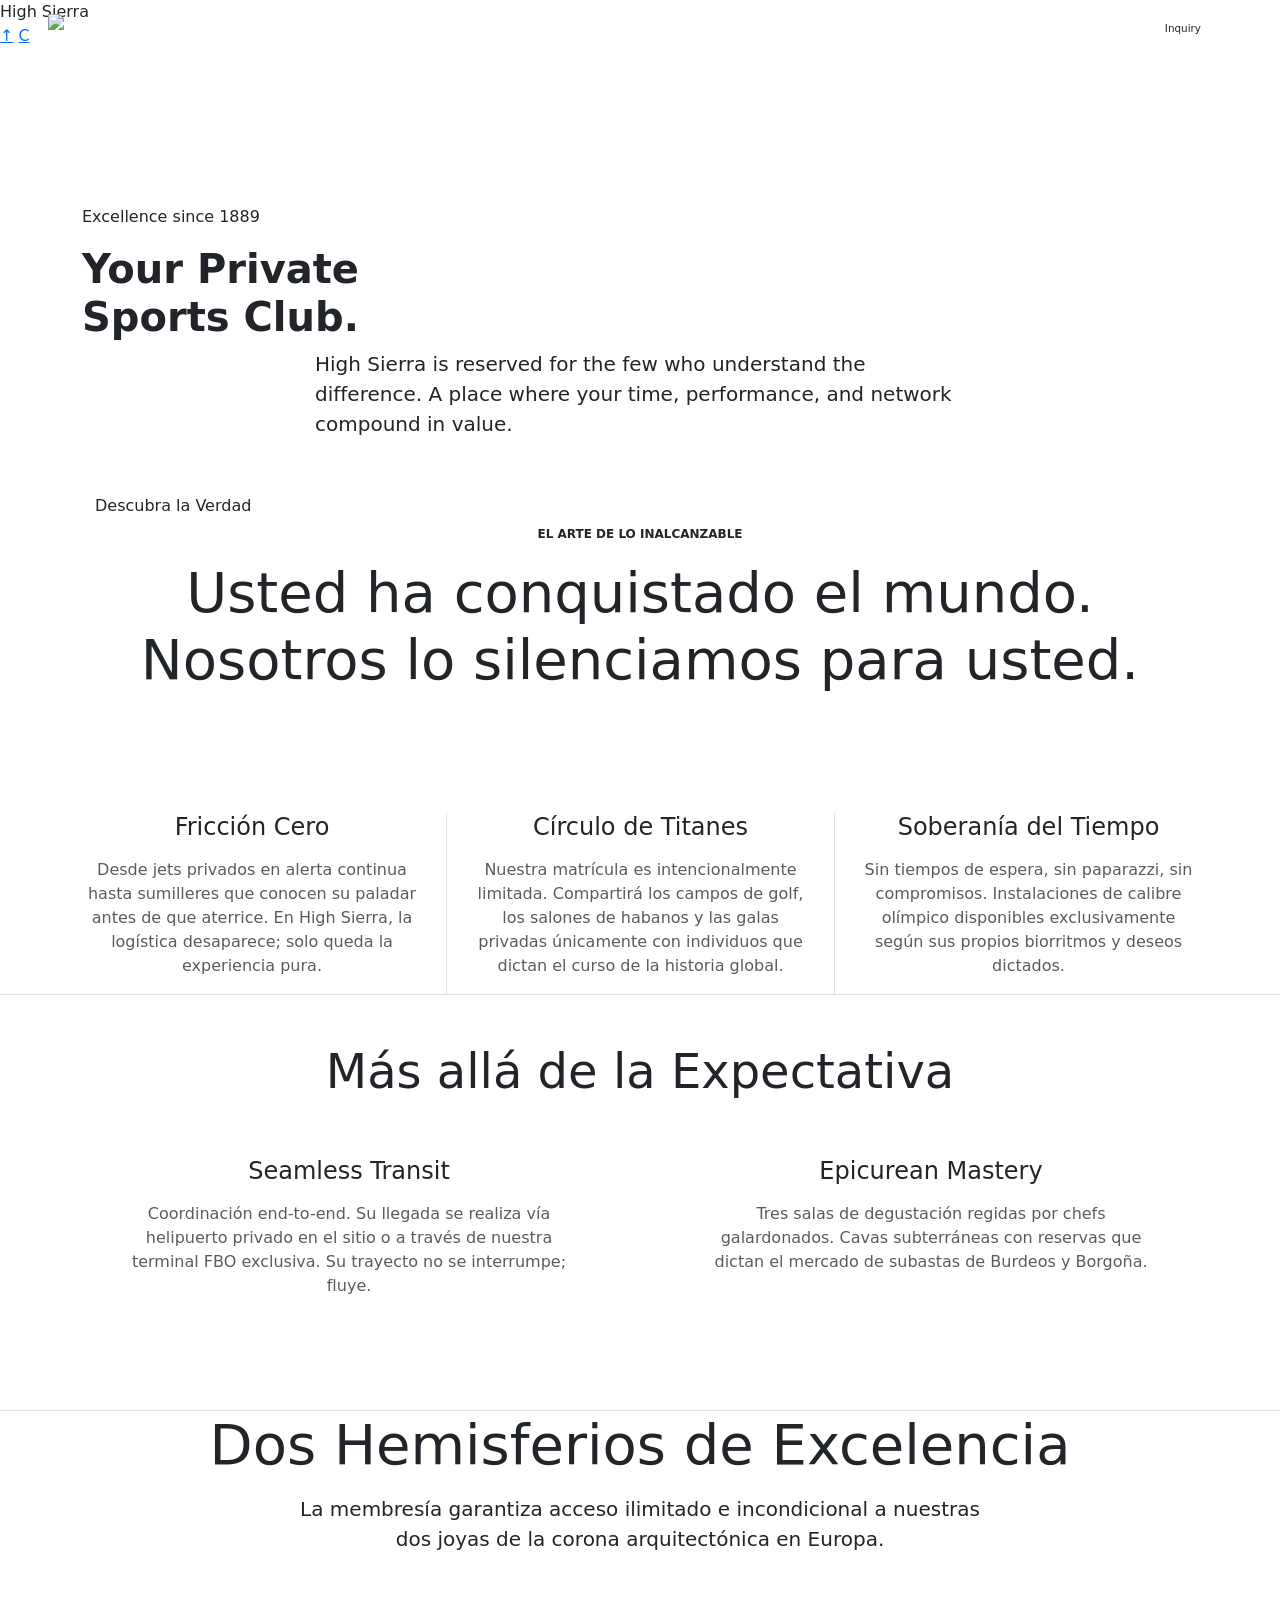
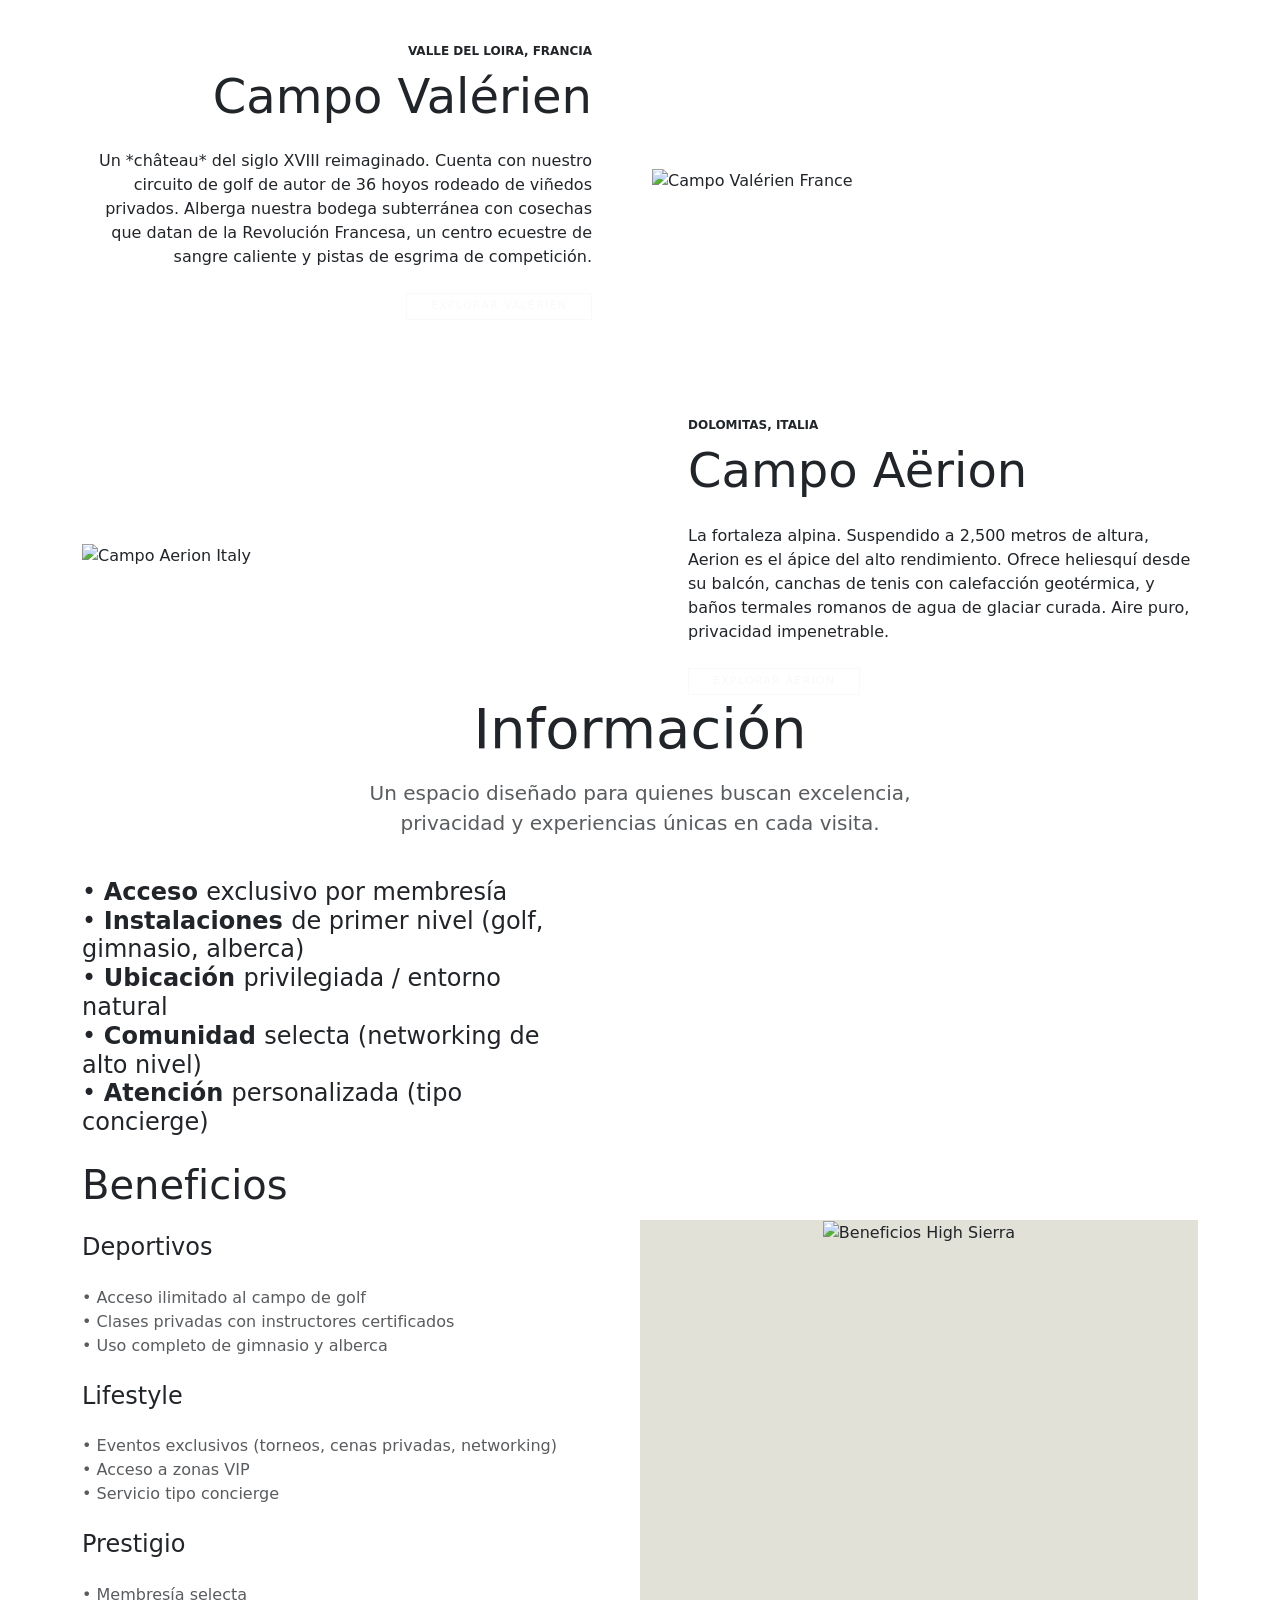
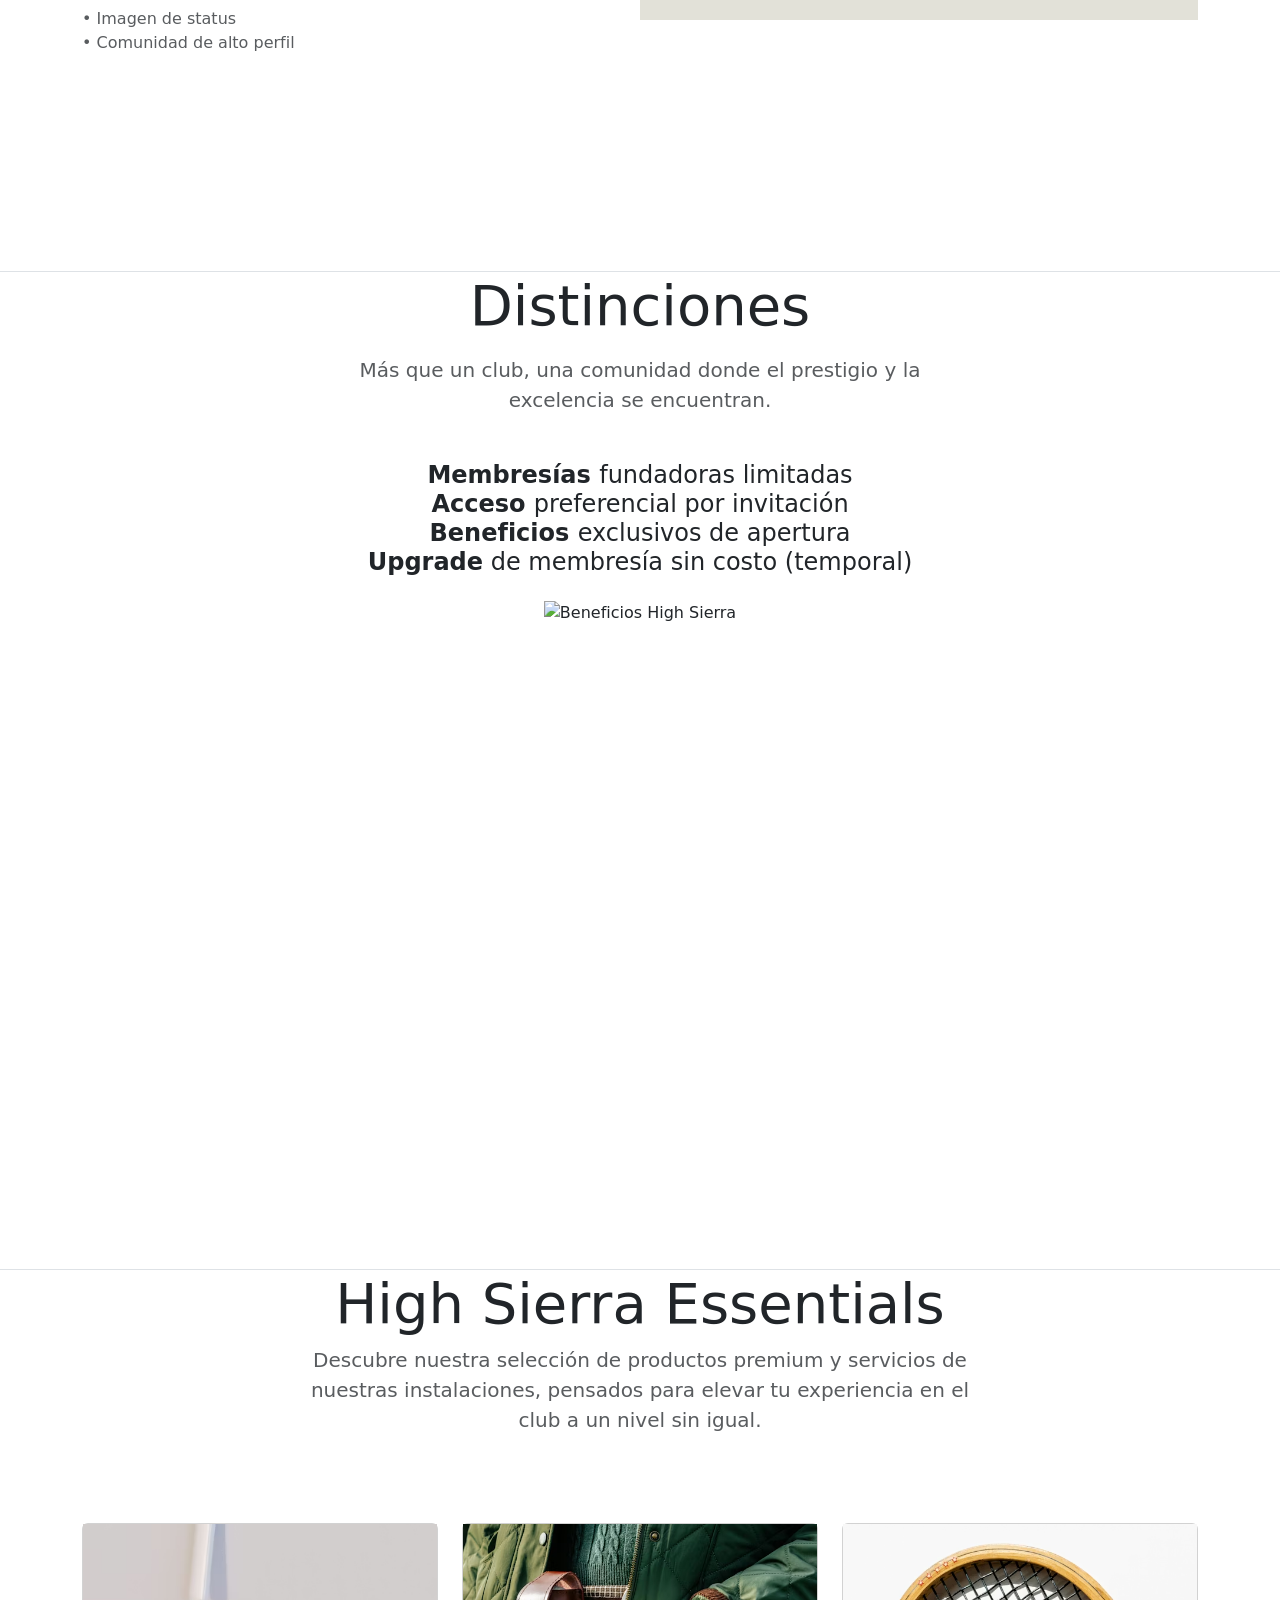
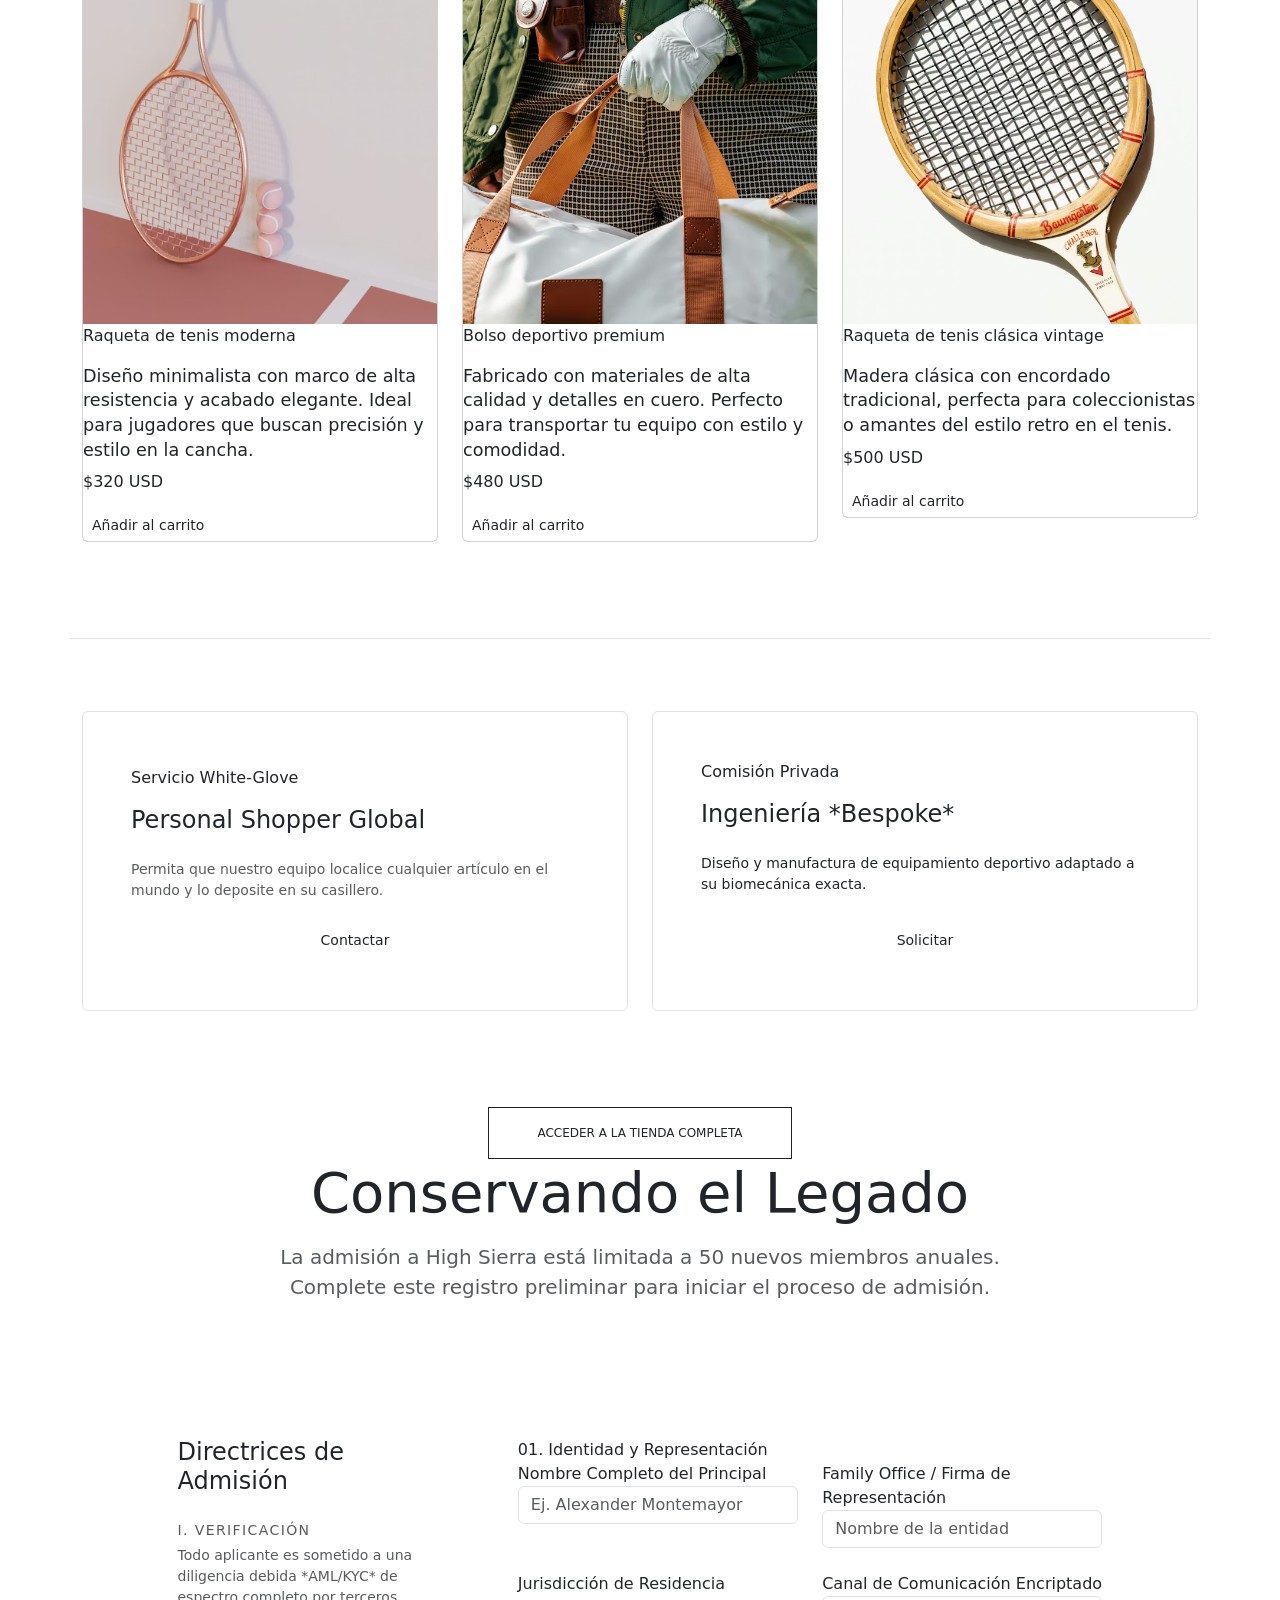
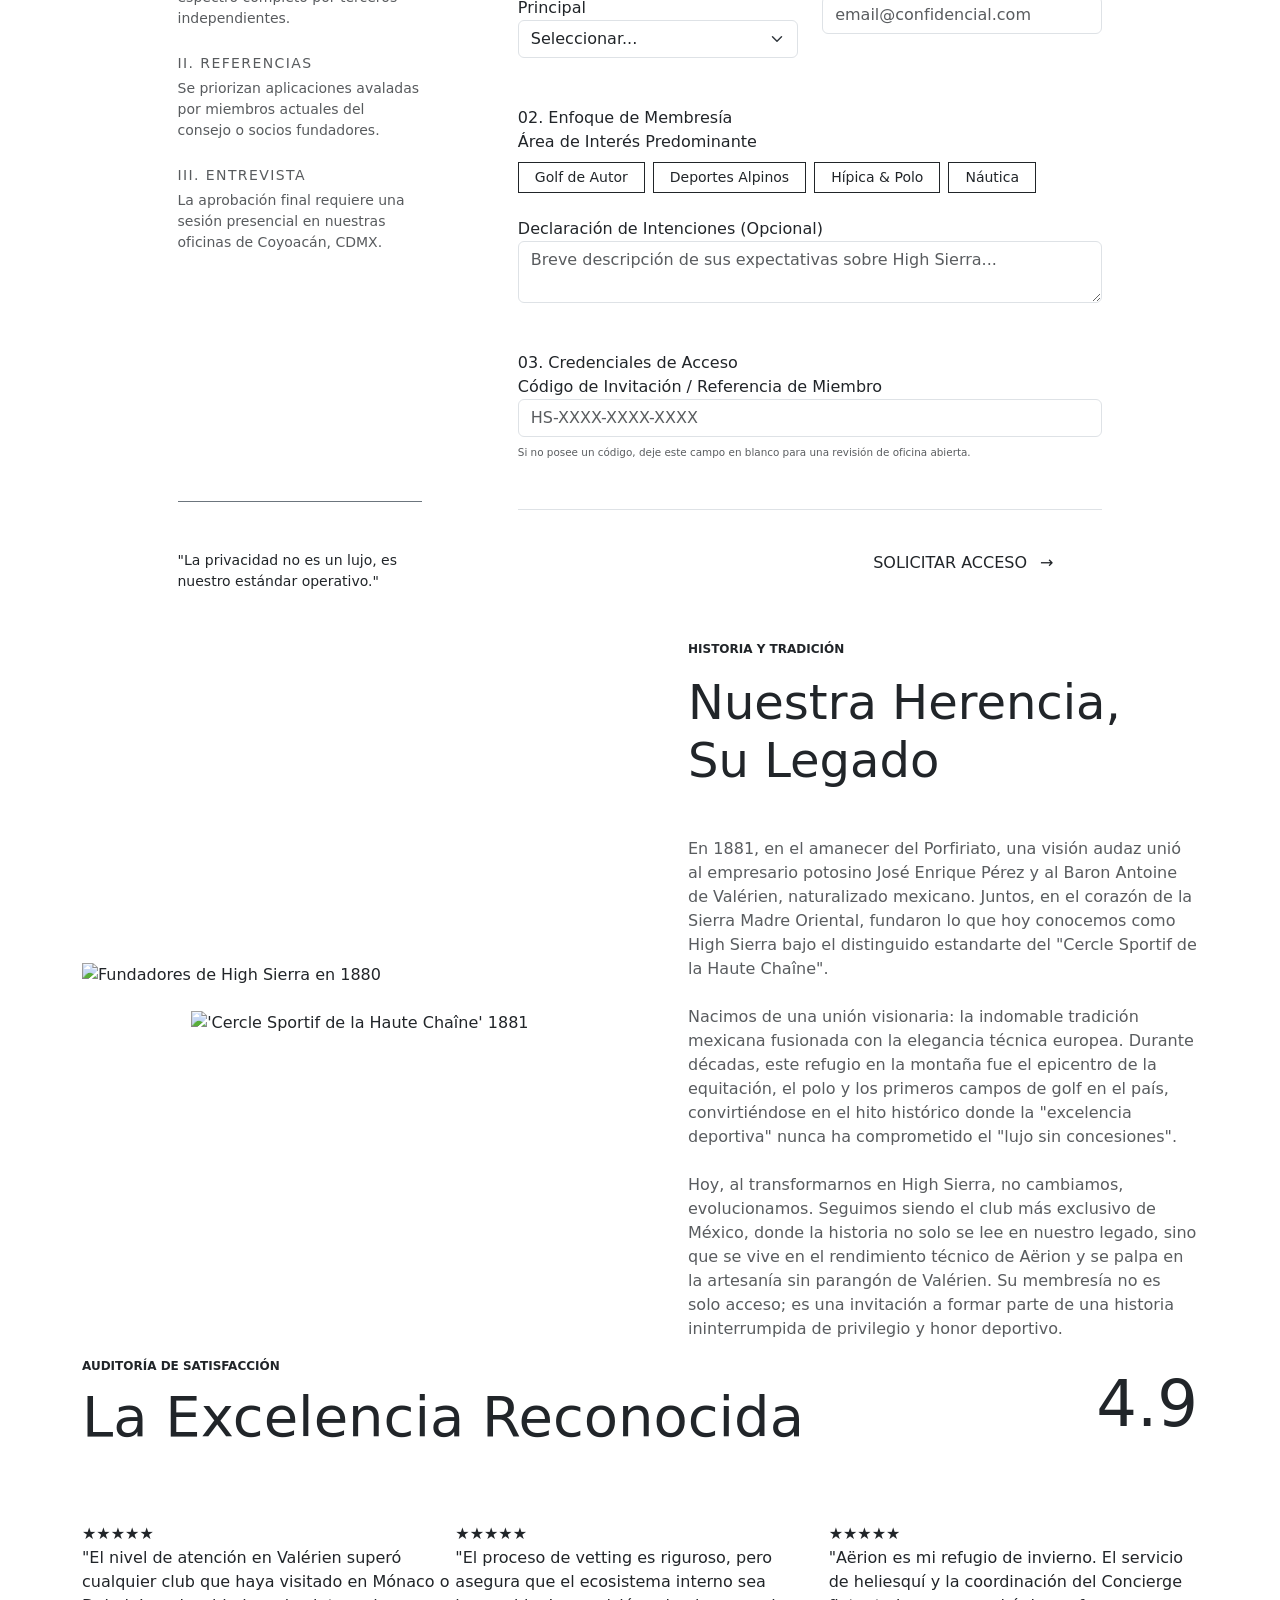
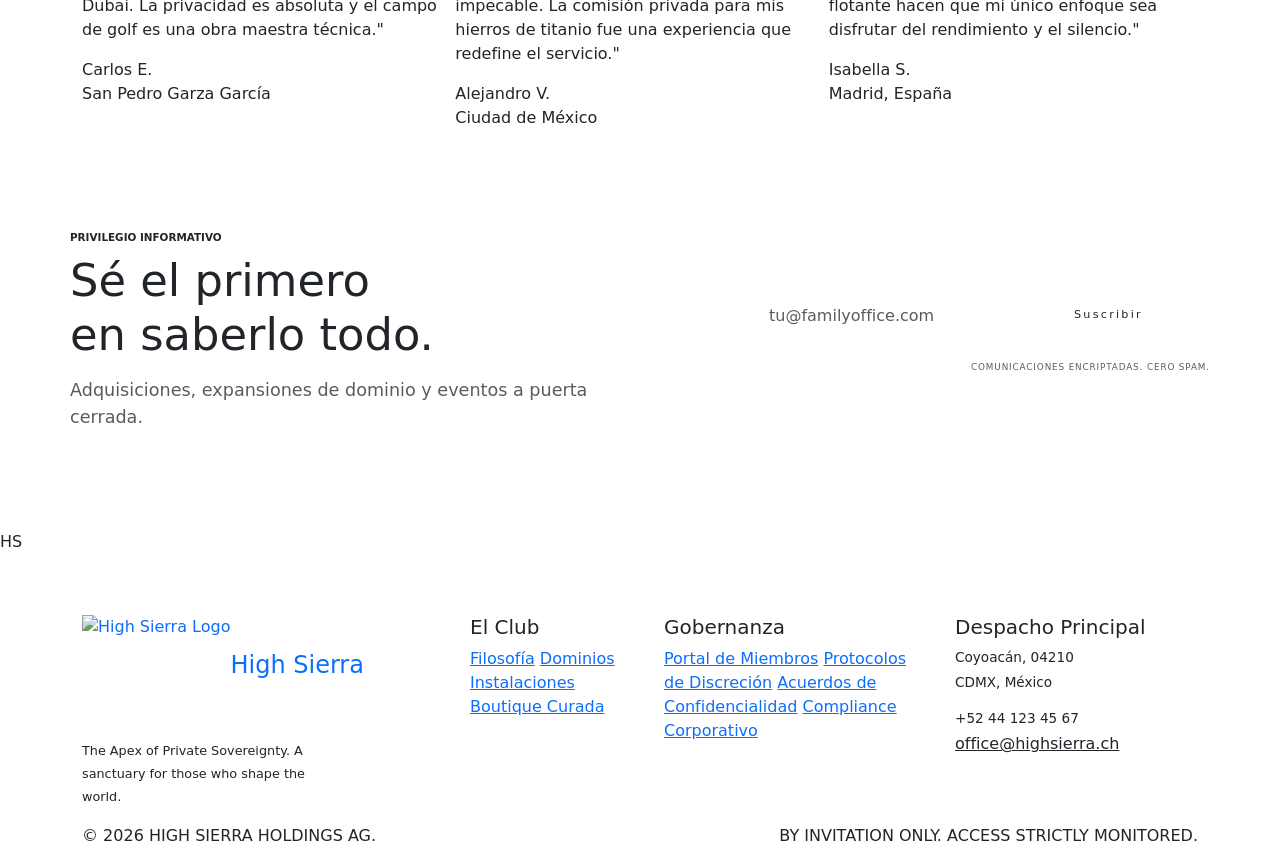
==== commit 3df74df9: "adding more assets5" ====
--- a/index.html
+++ b/index.html
@@ -3,283 +3,18 @@
 <head>
     <meta charset="UTF-8">
     <meta name="viewport" content="width=device-width, initial-scale=1.0">
-    <title>High Sierra | Private Sports Estate | By Invitation Only</title>
+    <title>High Sierra</title>
+
     
+<link rel="icon" type="image/png" href="resources/logo.png?v=1.1">
+<link rel="shortcut icon" type="image/png" href="resources/logo.png?v=1.1">    
     <link href="https://cdn.jsdelivr.net/npm/bootstrap@5.3.2/dist/css/bootstrap.min.css" rel="stylesheet">
-    
+    <link rel="stylesheet" href="style.css">
     <link rel="preconnect" href="https://fonts.googleapis.com">
     <link rel="preconnect" href="https://fonts.gstatic.com" crossorigin>
     <link href="https://fonts.googleapis.com/css2?family=Montserrat:wght@200;300;400;500;600;700&family=Playfair+Display:ital,wght@0,400;0,700;1,400&display=swap" rel="stylesheet">
     
-    <style>
-        :root {
-            /* Paleta Base */
-            --hs-carbon: #1C1C1C;
-            --hs-sage-grey: #DADDD8;
-            --hs-sand: #ECEBE4;
-            --hs-off-white: #EEF0F2;
-            --hs-pure-white: #FAFAFF;
-            /* Acentos Premium */
-            --hs-copper: #C29B6F;
-            --hs-bronze: #9A724B;
-            
-            /* Tipografía */
-            --font-sans: 'Montserrat', sans-serif;
-            --font-serif: 'Playfair Display', serif;
-        }
-
-        /* === MEJORA: Suavizado de fuentes y ocultamiento de cursor nativo === */
-        body {
-            font-family: var(--font-sans);
-            background-color: var(--hs-pure-white);
-            color: var(--hs-carbon);
-            font-weight: 300;
-            overflow-x: hidden;
-            letter-spacing: 0.02em;
-            scroll-behavior: smooth;
-            -webkit-font-smoothing: antialiased;
-            -moz-osx-font-smoothing: grayscale;
-            cursor: none; /* Oculta el cursor nativo */
-        }
-        
-        /* Asegurar que los enlaces no muestren el cursor de "mano" nativo */
-        a, button, input, select, textarea, .floating-concierge { cursor: none !important; }
-
-        ::selection { background-color: var(--hs-copper); color: var(--hs-pure-white); }
-
-        h1, h2, h3, h4, h5, .serif { font-family: var(--font-serif); font-weight: 400; }
-        
-        .serif-italic {
-            font-family: var(--font-serif);
-            font-style: italic;
-            font-weight: 400;
-            color: var(--hs-bronze);
-        }
-
-        /* Utilidades de Color */
-        .text-hs-carbon { color: var(--hs-carbon) !important; }
-        .text-hs-copper { color: var(--hs-copper) !important; }
-        .text-hs-bronze { color: var(--hs-bronze) !important; }
-        .text-hs-pure-white { color: var(--hs-pure-white) !important; }
-        .text-hs-sage-grey { color: var(--hs-sage-grey) !important; }
-        
-        .bg-hs-carbon { background-color: var(--hs-carbon) !important; }
-        .bg-hs-sand { background-color: var(--hs-sand) !important; }
-        .bg-hs-off-white { background-color: var(--hs-off-white) !important; }
-
-        .section-padding { padding: 140px 0; }
-
-        /* === Sombras Dramáticas y Luces de Estudio === */
-        .shadow-dramatic {
-            box-shadow: 0 40px 80px rgba(0,0,0,0.15), 
-                        inset 0 1px 0 rgba(255,255,255,0.9) !important;
-            transition: box-shadow 0.6s ease, transform 0.6s ease;
-        }
-        .bg-hs-carbon .shadow-dramatic, .shadow-dramatic.dark-mode {
-            box-shadow: 0 40px 80px rgba(0,0,0,0.8), 
-                        inset 0 1px 0 rgba(194, 155, 111, 0.4) !important;
-        }
-
-        /* === Preloader de Lujo === */
-        .hs-preloader {
-            position: fixed;
-            top: 0; left: 0; width: 100%; height: 100vh;
-            background-color: var(--hs-carbon);
-            z-index: 9999;
-            display: flex;
-            align-items: center;
-            justify-content: center;
-            transition: opacity 1.2s cubic-bezier(0.16, 1, 0.3, 1), visibility 1.2s;
-        }
-        .hs-preloader.fade-out { opacity: 0; visibility: hidden; }
-        .hs-preloader-brand {
-            color: var(--hs-pure-white);
-            font-family: var(--font-serif);
-            font-size: 2.5rem;
-            letter-spacing: 0.15em;
-            text-transform: uppercase;
-            animation: pulse-glow 2s infinite alternate;
-        }
-        .hs-preloader-brand span { color: var(--hs-copper); }
-        @keyframes pulse-glow { 0% { opacity: 0.6; } 100% { opacity: 1; text-shadow: 0 0 15px rgba(194, 155, 111, 0.2); } }
-
-        /* === Cursor Personalizado === */
-        .cursor-dot {
-            width: 6px; height: 6px;
-            background-color: var(--hs-copper);
-            border-radius: 50%;
-            position: fixed;
-            top: 0; left: 0;
-            pointer-events: none;
-            z-index: 10000;
-            transform: translate(-50%, -50%);
-            transition: transform 0.1s;
-            box-shadow: 0 0 10px rgba(194, 155, 111, 0.8);
-        }
-        .cursor-outline {
-            width: 40px; height: 40px;
-            border: 1px solid rgba(194, 155, 111, 0.5);
-            border-radius: 50%;
-            position: fixed;
-            top: 0; left: 0;
-            pointer-events: none;
-            z-index: 9999;
-            transform: translate(-50%, -50%);
-            transition: width 0.3s, height 0.3s, background-color 0.3s;
-        }
-        .cursor-outline.hover-active {
-            width: 60px; height: 60px;
-            background-color: rgba(194, 155, 111, 0.1);
-            border-color: transparent;
-        }
-
-        /* === Navbar Premium === */
-        .navbar-hs {
-            background-color: transparent;
-            transition: all 0.6s cubic-bezier(0.16, 1, 0.3, 1);
-            padding: 35px 0;
-            border-bottom: 1px solid transparent;
-        }
-        .navbar-hs.scrolled {
-            background-color: rgba(28, 28, 28, 0.98);
-            backdrop-filter: blur(10px);
-            padding: 15px 0;
-            border-bottom: 1px solid rgba(194, 155, 111, 0.3);
-        }
-        .brand-logo-box {
-            display: inline-flex;
-            align-items: center;
-            justify-content: center;
-            width: 45px;
-            height: 45px;
-            border: 1px solid var(--hs-copper);
-            color: var(--hs-copper);
-            font-family: var(--font-serif);
-            font-size: 1.2rem;
-            margin-right: 15px;
-        }
-        .navbar-brand-text {
-            font-family: var(--font-serif);
-            font-size: 1.8rem;
-            letter-spacing: 0.15em;
-            text-transform: uppercase;
-            font-weight: 700;
-            color: var(--hs-pure-white) !important;
-        }
-        .nav-link-hs {
-            color: var(--hs-pure-white) !important;
-            font-weight: 400;
-            text-transform: uppercase;
-            font-size: 0.75rem;
-            letter-spacing: 0.25em;
-            margin: 0 15px;
-            position: relative;
-        }
-
-        /* === Animaciones (Scroll Reveal) === */
-        .reveal-up {
-            opacity: 0;
-            transform: translateY(40px);
-            transition: opacity 1.2s cubic-bezier(0.25, 1, 0.5, 1), transform 1.2s cubic-bezier(0.25, 1, 0.5, 1);
-        }
-        .reveal-up.active { opacity: 1; transform: translateY(0); }
-
-        /* === Hero Section === */
-        .hero-luxury {
-            height: 100vh;
-            background: linear-gradient(rgba(28,28,28,0.5), rgba(28,28,28,0.8)), 
-                        url('https://images.unsplash.com/photo-1540331547168-8b63109225b7?q=80&w=2500&auto=format&fit=crop') no-repeat center center/cover;
-            background-attachment: fixed;
-            display: flex;
-            align-items: center;
-            justify-content: center;
-            color: var(--hs-pure-white);
-            text-align: center;
-        }
-        .hero-title { font-size: 6rem; line-height: 1.1; margin-bottom: 30px; letter-spacing: -0.02em; }
-        .hero-subtitle { font-weight: 300; text-transform: uppercase; letter-spacing: 0.6em; font-size: 0.9rem; color: var(--hs-sage-grey); margin-bottom: 50px; }
-
-        /* === Botones === */
-        .btn-hs-primary {
-            background-color: transparent;
-            border: 1px solid var(--hs-copper);
-            color: var(--hs-copper);
-            border-radius: 0;
-            padding: 20px 50px;
-            text-transform: uppercase;
-            font-size: 0.75rem;
-            letter-spacing: 0.35em;
-            transition: all 0.5s cubic-bezier(0.16, 1, 0.3, 1);
-            position: relative;
-            overflow: hidden;
-            z-index: 1;
-            text-decoration: none;
-            display: inline-block;
-        }
-        .btn-hs-primary::before {
-            content: '';
-            position: absolute;
-            top: 0; left: 0; width: 0%; height: 100%;
-            background-color: var(--hs-copper);
-            transition: all 0.5s cubic-bezier(0.16, 1, 0.3, 1);
-            z-index: -1;
-        }
-        .btn-hs-primary:hover { color: var(--hs-carbon); }
-        .btn-hs-primary:hover::before { width: 100%; }
-
-        .btn-hs-dark {
-            background-color: var(--hs-carbon);
-            border: 1px solid var(--hs-carbon);
-            color: var(--hs-pure-white);
-            border-radius: 0;
-            padding: 15px 35px;
-            text-transform: uppercase;
-            font-size: 0.7rem;
-            letter-spacing: 0.25em;
-            transition: all 0.4s ease;
-        }
-        .btn-hs-dark:hover { background-color: var(--hs-pure-white); color: var(--hs-carbon); border-color: var(--hs-carbon); }
-
-        /* === Formulario de Aplicación (REDISEÑADO) === */
-        .form-hs .form-control, .form-hs .form-select, .form-hs textarea {
-            border-radius: 0; border: none; border-bottom: 1px solid rgba(28,28,28,0.1);
-            background-color: transparent; padding: 15px 5px; color: var(--hs-carbon); font-weight: 300;
-            transition: border-color 0.4s ease, background-color 0.4s ease;
-            font-size: 0.95rem;
-        }
-        .form-hs .form-control:focus, .form-hs .form-select:focus, .form-hs textarea:focus { 
-            box-shadow: none; border-color: var(--hs-copper); background-color: rgba(194, 155, 111, 0.02);
-        }
-        .form-hs label { 
-            font-size: 0.6rem; text-transform: uppercase; letter-spacing: 0.2em; 
-            color: var(--hs-bronze); font-weight: 600; margin-bottom: 0; 
-        }
-        .form-step-title {
-            font-size: 0.7rem; text-transform: uppercase; letter-spacing: 0.3em;
-            color: var(--hs-bronze); margin-bottom: 2rem; border-bottom: 1px solid var(--hs-sage-grey);
-            padding-bottom: 0.5rem; display: inline-block;
-        }
-
-        /* Concierge Flotante */
-        .floating-concierge {
-            position: fixed; bottom: 40px; right: 40px; width: 60px; height: 60px;
-            background-color: var(--hs-carbon); color: var(--hs-copper); border-radius: 50%;
-            display: flex; align-items: center; justify-content: center;
-            box-shadow: 0 15px 35px rgba(0,0,0,0.4);
-            cursor: pointer; z-index: 1000;
-            transition: all 0.4s cubic-bezier(0.16, 1, 0.3, 1); font-family: var(--font-serif); font-size: 1.5rem; text-decoration: none;
-        }
-        .floating-concierge:hover { transform: scale(1.1); background-color: var(--hs-copper); color: var(--hs-carbon); }
-
-        /* Footer */
-        .footer-hs { background-color: var(--hs-carbon); color: var(--hs-sage-grey); padding: 100px 0 40px 0; }
-        .footer-hs-title { font-size: 0.75rem; text-transform: uppercase; letter-spacing: 0.2em; color: var(--hs-copper); margin-bottom: 25px; font-weight: 500; }
-        .footer-hs-link { color: var(--hs-sage-grey); text-decoration: none; font-size: 0.8rem; transition: color 0.3s ease; display: block; margin-bottom: 12px; }
-        .footer-hs-link:hover { color: var(--hs-pure-white); }
-
-        @media (max-width: 992px) { .hero-title { font-size: 3.5rem; } }
-        @media (max-width: 768px) { body { cursor: auto; } .cursor-dot, .cursor-outline { display: none; } }
-    </style>
+
 </head>
 <body data-bs-spy="scroll" data-bs-target="#navbarMain">
 
@@ -289,12 +24,14 @@
 
     <div class="cursor-dot" id="cursor-dot"></div>
     <div class="cursor-outline" id="cursor-outline"></div>
-    <a href="#membership" class="floating-concierge hover-target">C</a>
+    
+    <a href="#hero" class="floating-up-arrow hover-target" title="Back to Top">&#8593;</a>
+    <a href="#membership" class="floating-concierge hover-target" title="Contact Concierge">C</a>
 
     <nav id="navbarMain" class="navbar navbar-expand-lg navbar-dark fixed-top navbar-hs">
         <div class="container-fluid px-4 px-lg-5">
             <a class="navbar-brand navbar-brand-hs d-flex align-items-center text-decoration-none hover-target" href="#">
-                <span class="brand-logo-box">HS</span>
+                <img src="resources/logo.png" alt="High Sierra Logo" class="brand-logo-box">
                 <span class="navbar-brand-text">High <span class="text-hs-copper">Sierra</span></span>
             </a>
             <button class="navbar-toggler border-0 hover-target" type="button" data-bs-toggle="collapse" data-bs-target="#navbarNav">
@@ -302,25 +39,349 @@
             </button>
             <div class="collapse navbar-collapse" id="navbarNav">
                 <ul class="navbar-nav ms-auto text-center align-items-center">
-                    <li class="nav-item"><a class="nav-link nav-link-hs hover-target" href="#hero">Inicio</a></li>
-                    <li class="nav-item"><a class="nav-link nav-link-hs hover-target" href="#membership">Aplicación</a></li>
+                    <li class="nav-item"><a class="nav-link nav-link-hs hover-target" href="#seduction">El Privilegio</a></li>
+                    <li class="nav-item"><a class="nav-link nav-link-hs hover-target" href="#domains">Los Dominios</a></li>
+                    <li class="nav-item"><a class="nav-link nav-link-hs hover-target" href="#amenities">Excelencia</a></li>
+                    <li class="nav-item"><a class="nav-link nav-link-hs hover-target" href="#boutique">Boutique</a></li>
+                    <li class="nav-item ms-lg-4 mt-3 mt-lg-0">
+                        <a href="#membership" class="btn btn-hs-primary btn-sm px-4 py-3 hover-target shadow-dramatic dark-mode" style="font-size: 0.65rem; padding: 12px 30px !important;">Inquiry</a>
+                    </li>
                 </ul>
             </div>
         </div>
     </nav>
 
     <section id="hero" class="hero-luxury">
+        <video autoplay muted loop playsinline class="hero-video-bg">
+            <source src="resources/hero.mp4" type="video/mp4">
+        </video>
+
+        <div class="hero-overlay"></div>
+
         <div class="container reveal-up active">
-            <p class="hero-subtitle">El Apogeo del Capital</p>
-            <h1 class="hero-title fw-bold">Sovereignty <br> of <span class="serif-italic">Leisure</span>.</h1>
+            <p class="hero-subtitle">Excellence since 1889</p>
+            <h1 class="hero-title fw-bold glow-text-dark">Your Private <br> Sports <span class="serif-italic">Club</span>.</h1>
             <p class="lead fw-light mb-5 mx-auto" style="max-width: 650px; color: var(--hs-off-white);">
-                No diseñamos membresías; curamos un ecosistema donde su fortuna adquiere su valor definitivo.
+                High Sierra is reserved for the few who understand the difference. A place where your time, performance, and network compound in value.
             </p>
-            <a href="#membership" class="btn btn-hs-primary hover-target">Iniciar Protocolo</a>
-        </div>
-    </section>
-
-    <!-- FORMULARIO REDISEÑADO -->
+            <a href="#seduction" class="btn btn-hs-primary hover-target">Descubra la Verdad</a>
+        </div>
+    </section>
+
+    <section id="seduction" class="section-padding bg-hs-pure-white text-hs-carbon">
+        <div class="container text-center reveal-up">
+            <p class="text-uppercase text-hs-bronze fw-bold mb-3 letter-spacing-lg" style="font-size: 0.75rem;">El Arte de lo Inalcanzable</p>
+            <h2 class="display-4 mb-5 serif glow-text">Usted ha conquistado el mundo. <br> <span class="serif-italic">Nosotros lo silenciamos para usted.</span></h2>
+            
+            <div class="row mt-5 pt-4 g-5 justify-content-center">
+                <div class="col-md-4 px-4">
+                    <h4 class="serif text-hs-copper mb-3">Fricción Cero</h4>
+                    <p class="fw-light text-muted">Desde jets privados en alerta continua hasta sumilleres que conocen su paladar antes de que aterrice. En High Sierra, la logística desaparece; solo queda la experiencia pura.</p>
+                </div>
+                <div class="col-md-4 px-4 border-start border-hs-sage-grey">
+                    <h4 class="serif text-hs-copper mb-3">Círculo de Titanes</h4>
+                    <p class="fw-light text-muted">Nuestra matrícula es intencionalmente limitada. Compartirá los campos de golf, los salones de habanos y las galas privadas únicamente con individuos que dictan el curso de la historia global.</p>
+                </div>
+                <div class="col-md-4 px-4 border-start border-hs-sage-grey">
+                    <h4 class="serif text-hs-copper mb-3">Soberanía del Tiempo</h4>
+                    <p class="fw-light text-muted">Sin tiempos de espera, sin paparazzi, sin compromisos. Instalaciones de calibre olímpico disponibles exclusivamente según sus propios biorritmos y deseos dictados.</p>
+                </div>
+            </div>
+        </div>
+    </section>
+
+    <section class="py-5 bg-hs-off-white border-top border-bottom border-hs-sage-grey">
+        <div class="container section-padding pb-5">
+            <div class="row text-center mb-5 reveal-up">
+                <div class="col-12">
+                    <h2 class="display-5 serif glow-text">Más allá de la <span class="serif-italic">Expectativa</span></h2>
+                </div>
+            </div>
+            <div class="row g-5">
+                <div class="col-md-6 text-center reveal-up">
+                    <h4 class="serif text-hs-carbon mb-3">Seamless Transit</h4>
+                    <p class="fw-light text-muted px-lg-5">Coordinación end-to-end. Su llegada se realiza vía helipuerto privado en el sitio o a través de nuestra terminal FBO exclusiva. Su trayecto no se interrumpe; fluye.</p>
+                </div>
+                <div class="col-md-6 text-center reveal-up" style="transition-delay: 0.2s;">
+                    <h4 class="serif text-hs-carbon mb-3">Epicurean Mastery</h4>
+                    <p class="fw-light text-muted px-lg-5">Tres salas de degustación regidas por chefs galardonados. Cavas subterráneas con reservas que dictan el mercado de subastas de Burdeos y Borgoña.</p>
+                </div>
+            </div>
+        </div>
+    </section>
+
+    <section id="domains" class="section-padding bg-hs-carbon text-hs-pure-white overflow-hidden">
+        <div class="container">
+            <div class="text-center mb-5 pb-4 reveal-up">
+                <h2 class="display-4 serif mb-3 glow-text-dark">Dos Hemisferios de <span class="serif-italic">Excelencia</span></h2>
+                <p class="lead fw-light text-hs-sage-grey mx-auto" style="max-width: 700px;">La membresía garantiza acceso ilimitado e incondicional a nuestras dos joyas de la corona arquitectónica en Europa.</p>
+            </div>
+
+            <div class="row align-items-center gs-5 mt-5 reveal-up">
+                <div class="col-lg-6 mb-5 mb-lg-0 pe-lg-5 text-end">
+                    <p class="text-uppercase text-hs-bronze fw-bold mb-2 letter-spacing-lg" style="font-size: 0.75rem;">Valle del Loira, Francia</p>
+                    <h3 class="display-5 mb-4 serif text-hs-pure-white">Campo <span class="serif-italic text-hs-copper">Valérien</span></h3>
+                    <p class="fw-light text-hs-sage-grey mb-4">Un *château* del siglo XVIII reimaginado. Cuenta con nuestro circuito de golf de autor de 36 hoyos rodeado de viñedos privados. Alberga nuestra bodega subterránea con cosechas que datan de la Revolución Francesa, un centro ecuestre de sangre caliente y pistas de esgrima de competición.</p>
+                    <button class="btn btn-outline-light btn-sm rounded-0 px-4 text-uppercase hover-target shadow-dramatic dark-mode" style="letter-spacing: 0.1em; font-size:0.7rem;">Explorar Valérien</button>
+                </div>
+                <div class="col-lg-6">
+                    <img src="resources/location_france.jpg" alt="Campo Valérien France" class="img-fluid w-100 hover-target shadow-dramatic dark-mode" style="height: 450px; object-fit: cover; border: 1px solid var(--hs-bronze);">
+                </div>
+            </div>
+
+            <div class="row align-items-center gs-5 mt-5 pt-5 reveal-up">
+                <div class="col-lg-6 order-lg-2 mb-5 mb-lg-0 ps-lg-5 text-start">
+                    <p class="text-uppercase text-hs-bronze fw-bold mb-2 letter-spacing-lg" style="font-size: 0.75rem;">Dolomitas, Italia</p>
+                    <h3 class="display-5 mb-4 serif text-hs-pure-white">Campo <span class="serif-italic text-hs-copper">Aërion</span></h3>
+                    <p class="fw-light text-hs-sage-grey mb-4">La fortaleza alpina. Suspendido a 2,500 metros de altura, Aerion es el ápice del alto rendimiento. Ofrece heliesquí desde su balcón, canchas de tenis con calefacción geotérmica, y baños termales romanos de agua de glaciar curada. Aire puro, privacidad impenetrable.</p>
+                    <button class="btn btn-outline-light btn-sm rounded-0 px-4 text-uppercase hover-target shadow-dramatic dark-mode" style="letter-spacing: 0.1em; font-size:0.7rem;">Explorar Aerion</button>
+                </div>
+                <div class="col-lg-6 order-lg-1">
+                    <img src="resources/location_italy.jpg" alt="Campo Aerion Italy" class="img-fluid w-100 hover-target shadow-dramatic dark-mode" style="height: 450px; object-fit: cover; border: 1px solid var(--hs-bronze);">
+                </div>
+            </div>
+        </div>
+    </section>
+
+  <section id="amenities" class="section-padding bg-hs-pure-white text-hs-carbon border-bottom border-hs-sage-grey">
+        <div class="container">
+            <div class="text-center mb-5 pb-5 reveal-up">
+                <h2 class="display-4 serif mb-3 text-hs-carbon glow-text"> Información <span
+                        class="serif-italic"><!-- Sin Límites --> </span></h2>
+                <p class="lead fw-light text-muted mx-auto" style="max-width: 600px;">Un espacio diseñado para quienes
+                    buscan excelencia, privacidad y experiencias únicas en cada visita.</p>
+
+                <div class="row g-0 align-items-center section-padding pt-0 pb-0 mb-5 reveal-up">
+                    <div class="col-md-6 text-center text-md-start pe-md-5">
+                        <h3 class="serif h1 text-hs-copper mb-4"><!-- Tu comentario aquí --> <span
+                                class="serif-italic"><!-- Tu comentario aquí --></span></h3>
+                        <h4 class="product-title serif mb-4"> • <strong> Acceso </strong>exclusivo por membresía <br>
+                            • <strong> Instalaciones </strong> de primer nivel (golf, gimnasio, alberca) <br>
+                            • <strong>Ubicación </strong> privilegiada / entorno natural <br>
+                            • <strong>Comunidad </strong> selecta (networking de alto nivel) <br>
+                            • <strong>Atención </strong> personalizada (tipo concierge) <br></p>
+                        </h4>
+                    </div>
+                    <div class="row g-0 align-items-center section-padding pt-0 pb-0 mb-5 reveal-up">
+                        <div class="col-md-6 text-center text-md-start pe-md-5">
+                            <h3 class="serif h1 text-hs-copper mb-4">Beneficios <span
+                                    class="serif-italic"><!--Swing--></span>
+                            </h3>
+                            <h4 class="product-title serif mb-4">Deportivos</h4>
+                            <p class="text-muted fw-light mb-4">• Acceso ilimitado al campo de golf <br>
+                                • Clases privadas con instructores certificados <br>
+                                • Uso completo de gimnasio y alberca <br></p>
+                            <h4 class="product-title serif mb-4">Lifestyle</h4>
+                            <p class="text-muted fw-light mb-4">• Eventos exclusivos (torneos, cenas privadas,
+                                networking)
+                                <br>
+                                • Acceso a zonas VIP <br>
+                                • Servicio tipo concierge<br>
+                            </p>
+
+                            <h4 class="product-title serif mb-4">Prestigio</h4>
+                            <p class="text-muted fw-light mb-4">• Membresía selecta <br>
+                                • Imagen de status <br>
+                                • Comunidad de alto perfil<br></p>
+                        </div>
+
+                        <div class="col-md-6">
+                            <div class="img-placeholder-premium w-100 hover-target shadow-dramatic"
+                                style="height: 400px; background-color: #E2E1D8; border: 1px solid var(--hs-sage-grey);">
+                                <img src="https://images.pexels.com/photos/6572993/pexels-photo-6572993.jpeg"
+                                    alt="Beneficios High Sierra"
+                                    style="width: 100%; height: 100%; object-fit: cover; transition: transform 0.8s ease;"
+                                    class="hover-target">
+                            </div>
+                        </div>
+                    </div>
+                </div>
+            </div>
+        </div>
+    </section>
+
+    <section id="amenities" class="section-padding bg-hs-pure-white text-hs-carbon border-bottom border-hs-sage-grey">
+        <div class="container">
+            <div class="text-center mb-5 pb-5 reveal-up">
+                <h2 class="display-4 serif mb-3 text-hs-carbon glow-text"> Distinciones <span
+                        class="serif-italic"><!-- Sin Límites --> </span></h2>
+                <p class="lead fw-light text-muted mx-auto" style="max-width: 600px;">Más que un club, una comunidad
+                    donde el prestigio y la excelencia se encuentran. <br> <br></p>
+                <h4 class="product-title serif mb-4"> <span class="serif-italic text-hs-copper"><strong> Membresías
+                        </strong></span> fundadoras limitadas <br>
+                    <span class="serif-italic text-hs-copper"><strong>Acceso </strong> </span> preferencial por
+                    invitación <br>
+                    <span class="serif-italic text-hs-copper"><strong> Beneficios </strong> </span> exclusivos de
+                    apertura <br>
+                    <span class="serif-italic text-hs-copper"><strong>Upgrade</strong> </span> de membresía sin costo
+                    (temporal)<br>
+                </h4>
+
+                <div class="row" style="display: flex; justify-content: center;">
+                    <!-- Se añade mx-auto para centrar -->
+                    <div class="col-md-6">
+                        <div class="img-container shadow-dramatic" style="height: 500px; overflow: hidden;">
+                            <img src="https://images.pexels.com/photos/8224643/pexels-photo-8224643.jpeg"
+                                alt="Beneficios High Sierra"
+                                style="width: 100%; height: 100%; object-fit: cover; transition: transform 0.8s ease;"
+                                class="hover-target">
+                        </div>
+                    </div>
+                </div>
+            </div>
+
+            <div class="row g-0 align-items-center section-padding pt-0 pb-0 mb-5 reveal-up">
+                <div class="col-md-6 text-center text-md-start pe-md-5">
+                    <h3 class="serif h1 text-hs-copper mb-4"><!-- Tu comentario aquí --> <span
+                            class="serif-italic"><!-- Tu comentario aquí --></span></h3>
+                </div>
+            </div>
+    </section>
+
+<section id="boutique" class="section-padding bg-hs-off-white">
+        <div class="container">
+            <div class="text-center mb-5 pb-4 reveal-up">
+                <h2 class="display-4 serif mb-2 glow-text">
+                    <span class="serif-italic">High Sierra</span> Essentials
+                </h2>
+                <p class="lead fw-light text-muted mx-auto" style="max-width: 700px;">
+                    Descubre nuestra selección de productos premium y servicios de nuestras instalaciones, pensados para elevar tu experiencia en el club a un nivel sin igual.
+                </p>
+            </div>
+
+            <div id="boutiqueRotator" class="carousel slide carousel-fade reveal-up" data-bs-ride="carousel" data-bs-interval="4500">
+                <div class="carousel-inner pb-5">
+
+                    <div class="carousel-item active">
+                        <div class="row g-4">
+                            <div class="col-md-4">
+                                <div class="card card-boutique hover-target">
+                                    <div class="img-container shadow-dramatic p-0" style="height: 400px; overflow: hidden;">
+                                        <img src="Imágenes/country_club_pics/premium_photo-1661501222517-4e6972d2e080.avif" alt="Raqueta moderna" class="w-100 h-100" style="object-fit: cover;">
+                                    </div>
+                                    <div class="card-boutique-body">
+                                        <p class="product-category">Raqueta de tenis moderna</p>
+                                        <h4 class="product-title serif" style="font-size: 1.1rem; line-height: 1.4;">Diseño minimalista con marco de alta resistencia y acabado elegante. Ideal para jugadores que buscan precisión y estilo en la cancha.</h4>
+                                        <p class="product-price">$320 USD</p>
+                                        <button class="btn btn-hs-dark btn-sm mx-auto hover-target add-to-cart" data-product="Raqueta de tenis moderna" data-price="320">Añadir al carrito</button>
+                                    </div>
+                                </div>
+                            </div>
+
+                            <div class="col-md-4 mt-md-4">
+                                <div class="card card-boutique hover-target">
+                                    <div class="img-container shadow-dramatic p-0" style="height: 400px; overflow: hidden;">
+                                        <img src="Imágenes/country_club_pics/premium_photo-1765828956695-3f9d642834a7.avif" alt="Bolso deportivo" class="w-100 h-100" style="object-fit: cover;">
+                                    </div>
+                                    <div class="card-boutique-body">
+                                        <p class="product-category">Bolso deportivo premium</p>
+                                        <h4 class="product-title serif" style="font-size: 1.1rem; line-height: 1.4;">Fabricado con materiales de alta calidad y detalles en cuero. Perfecto para transportar tu equipo con estilo y comodidad.</h4>
+                                        <p class="product-price">$480 USD</p>
+                                        <button class="btn btn-hs-dark btn-sm mx-auto hover-target add-to-cart" data-product="Bolso deportivo premium" data-price="480">Añadir al carrito</button>
+                                    </div>
+                                </div>
+                            </div>
+
+                            <div class="col-md-4">
+                                <div class="card card-boutique hover-target">
+                                    <div class="img-container shadow-dramatic p-0" style="height: 400px; overflow: hidden;">
+                                        <img src="Imágenes/country_club_pics/photo-1615343303847-443dd6167322.avif" alt="Raqueta clásica" class="w-100 h-100" style="object-fit: cover;">
+                                    </div>
+                                    <div class="card-boutique-body">
+                                        <p class="product-category">Raqueta de tenis clásica vintage</p>
+                                        <h4 class="product-title serif" style="font-size: 1.1rem; line-height: 1.4;">Madera clásica con encordado tradicional, perfecta para coleccionistas o amantes del estilo retro en el tenis.</h4>
+                                        <p class="product-price">$500 USD</p>
+                                        <button class="btn btn-hs-dark btn-sm mx-auto hover-target add-to-cart" data-product="Raqueta de tenis clásica vintage" data-price="500">Añadir al carrito</button>
+                                    </div>
+                                </div>
+                            </div>
+                        </div>
+                    </div>
+
+                    <div class="carousel-item">
+                        <div class="row g-4">
+                            <div class="col-md-4">
+                                <div class="card card-boutique hover-target">
+                                    <div class="img-container shadow-dramatic p-0" style="height: 400px; overflow: hidden;">
+                                        <img src="Imágenes/country_club_pics/photo-1634606847472-20a33df3ee61.avif" alt="Campo de Golf" class="w-100 h-100" style="object-fit: cover;">
+                                    </div>
+                                    <div class="card-boutique-body">
+                                        <p class="product-category">Campo de Golf</p>
+                                        <h4 class="product-title serif" style="font-size: 1.1rem; line-height: 1.4;">Disfruta de entrenamientos en campos emblemáticos, donde perfeccionarás tu swing como un verdadero amante del golf.</h4>
+                                        <p class="product-price">$1000 USD</p>
+                                        <button class="btn btn-hs-dark btn-sm mx-auto hover-target add-to-cart" data-product="Campo de Golf" data-price="1000">Añadir al carrito</button>
+                                    </div>
+                                </div>
+                            </div>
+
+                            <div class="col-md-4 mt-md-4">
+                                <div class="card card-boutique hover-target">
+                                    <div class="img-container shadow-dramatic p-0" style="height: 400px; overflow: hidden;">
+                                        <img src="Imágenes/country_club_pics/premium_photo-1733342490554-4bcb4c60631e.avif" alt="Cancha de Tenis" class="w-100 h-100" style="object-fit: cover;">
+                                    </div>
+                                    <div class="card-boutique-body">
+                                        <p class="product-category">Cancha de Tenis</p>
+                                        <h4 class="product-title serif" style="font-size: 1.1rem; line-height: 1.4;">Practica tenis en instalaciones diseñadas para el deporte, con canchas bien acondicionadas y ambiente social.</h4>
+                                        <p class="product-price">$800 USD</p>
+                                        <button class="btn btn-hs-dark btn-sm mx-auto hover-target add-to-cart" data-product="Cancha de Tenis" data-price="800">Añadir al carrito</button>
+                                    </div>
+                                </div>
+                            </div>
+
+                            <div class="col-md-4">
+                                <div class="card card-boutique hover-target">
+                                    <div class="img-container shadow-dramatic p-0" style="height: 400px; overflow: hidden;">
+                                        <img src="Imágenes/country_club_pics/photo-1625476349544-b315ca2c615e.avif" alt="Yoga y bienestar" class="w-100 h-100" style="object-fit: cover;">
+                                    </div>
+                                    <div class="card-boutique-body">
+                                        <p class="product-category">Yoga y bienestar integral</p>
+                                        <h4 class="product-title serif" style="font-size: 1.1rem; line-height: 1.4;">El yoga es mucho más que un ejercicio, es un camino hacia la armonía y bienestar integral.</h4>
+                                        <p class="product-price">$300 USD</p>
+                                        <button class="btn btn-hs-dark btn-sm mx-auto hover-target add-to-cart" data-product="Yoga y bienestar integral" data-price="300">Añadir al carrito</button>
+                                    </div>
+                                </div>
+                            </div>
+                        </div>
+                    </div>
+
+                </div>
+
+                <div class="carousel-indicators" style="bottom: -40px;">
+                    <button type="button" data-bs-target="#boutiqueRotator" data-bs-slide-to="0" class="active hover-target" aria-current="true" style="width: 30px; height: 2px; background-color: var(--hs-bronze); border:none;"></button>
+                    <button type="button" data-bs-target="#boutiqueRotator" data-bs-slide-to="1" class="hover-target" style="width: 30px; height: 2px; background-color: var(--hs-bronze); border:none;"></button>
+                </div>
+            </div>
+
+            <div class="row g-4 mt-5 pt-5 border-top border-hs-sage-grey reveal-up">
+                <div class="col-lg-6">
+                    <div class="card card-boutique border border-hs-copper hover-target shadow-dramatic h-100" style="background-color: var(--hs-pure-white);">
+                        <div class="card-boutique-body p-5 d-flex flex-column justify-content-center h-100">
+                            <p class="product-category">Servicio White-Glove</p>
+                            <h4 class="product-title serif mb-4">Personal Shopper Global</h4>
+                            <p class="small text-muted fw-light mb-4">Permita que nuestro equipo localice cualquier artículo en el mundo y lo deposite en su casillero.</p>
+                            <button class="btn btn-hs-dark btn-sm mx-auto hover-target">Contactar</button>
+                        </div>
+                    </div>
+                </div>
+                <div class="col-lg-6">
+                    <div class="card card-boutique bg-hs-carbon text-hs-pure-white border border-hs-carbon hover-target shadow-dramatic dark-mode h-100">
+                        <div class="card-boutique-body p-5 d-flex flex-column justify-content-center h-100">
+                            <p class="product-category text-hs-copper">Comisión Privada</p>
+                            <h4 class="product-title serif text-hs-pure-white mb-4">Ingeniería *Bespoke*</h4>
+                            <p class="small text-hs-sage-grey fw-light mb-4">Diseño y manufactura de equipamiento deportivo adaptado a su biomecánica exacta.</p>
+                            <button class="btn btn-hs-primary btn-sm mx-auto hover-target" style="padding: 10px 20px;">Solicitar</button>
+                        </div>
+                    </div>
+                </div>
+            </div>
+            
+            <div class="text-center mt-5 pt-5 reveal-up">
+                <a href="#" class="btn btn-outline-dark rounded-0 px-5 py-3 text-uppercase letter-spacing-lg hover-target shadow-dramatic" style="font-size: 0.75rem;">Acceder a la Tienda Completa</a>
+            </div>
+        </div>
+    </section>
+
+ <!-- FORMULARIO REDISEÑADO -->
     <section id="membership" class="section-padding bg-hs-sand text-hs-carbon">
         <div class="container">
             <div class="row justify-content-center text-center mb-5 pb-4 reveal-up">
@@ -458,100 +519,139 @@
         </div>
     </section>
 
+<section class="section-padding bg-hs-off-white text-hs-carbon">
+        <div class="container">
+            <div class="row align-items-center">
+                <div class="col-lg-6 mb-5 mb-lg-0 reveal-up">
+                    <img src="resources/gemini_generated_image.png" alt="Fundadores de High Sierra en 1880" class="img-fluid mb-4 shadow-dramatic dark-mode" style="border: 1px solid var(--hs-bronze);">
+                    <img src="resources/csa_1881.png" alt="'Cercle Sportif de la Haute Chaîne' 1881" class="img-fluid shadow-dramatic dark-mode ms-auto d-block" style="border: 1px solid var(--hs-bronze); max-width: 80%;">
+                </div>
+                <div class="col-lg-6 ps-lg-5 reveal-up" style="transition-delay: 0.2s;">
+                    <p class="text-uppercase text-hs-bronze fw-bold mb-3 letter-spacing-lg" style="font-size: 0.75rem;">Historia y Tradición</p>
+                    <h2 class="display-5 mb-5 serif">Nuestra Herencia,<br><span class="serif-italic">Su Legado</span></h2>
+                    
+                    <p class="fw-light text-muted mb-4">En 1881, en el amanecer del Porfiriato, una visión audaz unió al empresario potosino José Enrique Pérez y al Baron Antoine de Valérien, naturalizado mexicano. Juntos, en el corazón de la Sierra Madre Oriental, fundaron lo que hoy conocemos como High Sierra bajo el distinguido estandarte del <strong>"Cercle Sportif de la Haute Chaîne"</strong>.</p>
+                    
+                    <p class="fw-light text-muted mb-4">Nacimos de una unión visionaria: la indomable tradición mexicana fusionada con la elegancia técnica europea. Durante décadas, este refugio en la montaña fue el epicentro de la equitación, el polo y los primeros campos de golf en el país, convirtiéndose en el hito histórico donde la "excelencia deportiva" nunca ha comprometido el "lujo sin concesiones".</p>
+                    
+                    <p class="fw-light text-muted">Hoy, al transformarnos en High Sierra, no cambiamos, evolucionamos. Seguimos siendo el club más exclusivo de México, donde la historia no solo se lee en nuestro legado, sino que se vive en el rendimiento técnico de <strong>Aërion</strong> y se palpa en la artesanía sin parangón de <strong>Valérien</strong>. Su membresía no es solo acceso; es una invitación a formar parte de una historia ininterrumpida de privilegio y honor deportivo.</p>
+                </div>
+            </div>
+        </div>
+    </section>
+
+    <section class="section-padding bg-hs-carbon text-hs-pure-white">
+        <div class="container">
+            <div class="d-flex justify-content-between align-items-end mb-5 pb-4 reveal-up">
+                <div>
+                    <p class="text-uppercase text-hs-bronze fw-bold mb-2 letter-spacing-lg" style="font-size: 0.75rem;">Auditoría de Satisfacción</p>
+                    <h2 class="display-4 serif mb-0 glow-text-dark">La Excelencia <span class="serif-italic text-hs-copper">Reconocida</span></h2>
+                </div>
+                <div class="text-end d-none d-md-block">
+                    <div class="test-cal-numero serif text-hs-copper" style="font-size: 4rem; line-height: 1;">4.9</div>
+                    <div class="text-uppercase" style="font-size: 0.6rem; letter-spacing: 0.2em; color: rgba(255,255,255,0.4);">Calificación Global</div>
+                </div>
+            </div>
+
+            <div class="row g-1">
+                <div class="col-md-4 reveal-up">
+                    <div class="test-card hover-target">
+                        <div class="test-estrellas">★★★★★</div>
+                        <p class="test-texto">"El nivel de atención en Valérien superó cualquier club que haya visitado en Mónaco o Dubai. La privacidad es absoluta y el campo de golf es una obra maestra técnica."</p>
+                        <div class="test-autor">Carlos E.</div>
+                        <div class="test-ciudad">San Pedro Garza García</div>
+                    </div>
+                </div>
+                <div class="col-md-4 reveal-up" style="transition-delay: 0.2s;">
+                    <div class="test-card hover-target">
+                        <div class="test-estrellas">★★★★★</div>
+                        <p class="test-texto">"El proceso de vetting es riguroso, pero asegura que el ecosistema interno sea impecable. La comisión privada para mis hierros de titanio fue una experiencia que redefine el servicio."</p>
+                        <div class="test-autor">Alejandro V.</div>
+                        <div class="test-ciudad">Ciudad de México</div>
+                    </div>
+                </div>
+                <div class="col-md-4 reveal-up" style="transition-delay: 0.4s;">
+                    <div class="test-card hover-target">
+                        <div class="test-estrellas">★★★★★</div>
+                        <p class="test-texto">"Aërion es mi refugio de invierno. El servicio de heliesquí y la coordinación del Concierge flotante hacen que mi único enfoque sea disfrutar del rendimiento y el silencio."</p>
+                        <div class="test-autor">Isabella S.</div>
+                        <div class="test-ciudad">Madrid, España</div>
+                    </div>
+                </div>
+            </div>
+        </div>
+    </section>
+
+    <section class="newsletter-hs bg-hs-sand position-relative overflow-hidden reveal-up">
+        <div class="container position-relative z-1" style="padding: 100px 0;">
+            <div class="row align-items-center">
+                <div class="col-lg-6 mb-4 mb-lg-0">
+                    <p class="text-uppercase fw-bold mb-2 letter-spacing-lg" style="font-size: 0.65rem; color: var(--hs-bronze);">Privilegio Informativo</p>
+                    <h2 class="serif mb-3" style="font-size: 2.8rem; color: var(--hs-carbon);">Sé el primero <br> en <span class="serif-italic text-hs-bronze">saberlo todo.</span></h2>
+                    <p class="serif-italic text-muted mb-0" style="font-size: 1.1rem;">Adquisiciones, expansiones de dominio y eventos a puerta cerrada.</p>
+                </div>
+                <div class="col-lg-5 offset-lg-1">
+                    <div class="d-flex w-100 shadow-dramatic">
+                        <input type="email" class="form-control nl-input hover-target" placeholder="tu@familyoffice.com" id="nlEmailInput">
+                        <button class="btn btn-hs-dark rounded-0 px-4 hover-target" id="btnSuscribir" style="padding: 20px; font-size: 0.7rem; letter-spacing: 0.2em;">Suscribir</button>
+                    </div>
+                    <p class="text-muted mt-3 mb-0 text-end text-uppercase" style="font-size: 0.55rem; letter-spacing: 0.1em;">Comunicaciones Encriptadas. Cero Spam.</p>
+                </div>
+            </div>
+        </div>
+        <div class="nl-watermark">HS</div>
+    </section>
+
     <footer class="footer-hs">
         <div class="container">
             <div class="row g-5">
                 <div class="col-lg-4 mb-4 mb-lg-0 reveal-up">
-                    <a class="navbar-brand-hs d-flex align-items-center text-decoration-none mb-4" href="#">
-                        <span class="brand-logo-box text-hs-copper" style="border-color: rgba(194, 155, 111, 0.5);">HS</span>
-                        <span class="navbar-brand-text text-hs-pure-white" style="font-size: 1.5rem;">High <span class="text-hs-copper">Sierra</span></span>
+                    <a class="navbar-brand-hs d-flex align-items-center text-decoration-none mb-4 hover-target" href="#">
+                        <img src="resources/logo.png" alt="High Sierra Logo" class="brand-logo-box" style="height: 100px;"> <span class="navbar-brand-text text-hs-pure-white" style="font-size: 1.5rem;">High <span class="text-hs-copper">Sierra</span></span>
                     </a>
                     <p class="fw-light text-hs-sage-grey" style="font-size: 0.8rem; line-height: 1.8; max-width: 250px;">
                         The Apex of Private Sovereignty. A sanctuary for those who shape the world.
                     </p>
                 </div>
                 
-                <div class="col-md-4 col-lg-4 reveal-up">
+                <div class="col-md-4 col-lg-2 reveal-up" style="transition-delay: 0.1s;">
+                    <h5 class="footer-hs-title">El Club</h5>
+                    <a href="#seduction" class="footer-hs-link hover-target">Filosofía</a>
+                    <a href="#domains" class="footer-hs-link hover-target">Dominios</a>
+                    <a href="#amenities" class="footer-hs-link hover-target">Instalaciones</a>
+                    <a href="#boutique" class="footer-hs-link hover-target">Boutique Curada</a>
+                </div>
+
+                <div class="col-md-4 col-lg-3 reveal-up" style="transition-delay: 0.2s;">
                     <h5 class="footer-hs-title">Gobernanza</h5>
                     <a href="#" class="footer-hs-link hover-target">Portal de Miembros</a>
                     <a href="#" class="footer-hs-link hover-target">Protocolos de Discreción</a>
+                    <a href="#" class="footer-hs-link hover-target">Acuerdos de Confidencialidad</a>
                     <a href="#" class="footer-hs-link hover-target">Compliance Corporativo</a>
                 </div>
 
-                <div class="col-md-4 col-lg-4 reveal-up">
+                <div class="col-md-4 col-lg-3 reveal-up" style="transition-delay: 0.3s;">
                     <h5 class="footer-hs-title">Despacho Principal</h5>
-                    <p class="text-hs-pure-white mb-1" style="font-size: 0.85rem;">Bahnhofstrasse 1, 8001</p>
-                    <p class="text-hs-sage-grey mb-3" style="font-size: 0.85rem;">Zurich, Switzerland</p>
-                    <a href="mailto:office@highsierra.ch" class="footer-hs-link text-decoration-underline hover-target" style="color: var(--hs-copper);">office@highsierra.ch</a>
-                </div>
-            </div>
-
-            <div class="row border-top border-secondary mt-5 pt-4 opacity-50">
-                <div class="col-md-6 text-center text-md-start">
-                    <p class="small text-uppercase mb-0">&copy; 2026 High Sierra Holdings AG.</p>
+                    <p class="text-hs-pure-white mb-1" style="font-size: 0.85rem;">Coyoacán, 04210</p>
+                    <p class="text-hs-sage-grey mb-3" style="font-size: 0.85rem;">CDMX, México</p>
+                    
+                    <p class="text-hs-pure-white mb-1" style="font-size: 0.85rem;">+52 44 123 45 67</p>
+                    <a href="mailto:office@highsierra.ch" class="footer-hs-link text-decoration-underline hover-target glow-text-dark" style="color: var(--hs-copper);">office@highsierra.ch</a>
+                </div>
+            </div>
+
+            <div class="row footer-hs-bottom reveal-up" style="transition-delay: 0.4s;">
+                <div class="col-md-6 text-center text-md-start mb-3 mb-md-0">
+                    <p class="mb-0 text-uppercase">&copy; 2026 High Sierra Holdings AG.</p>
                 </div>
                 <div class="col-md-6 text-center text-md-end">
-                    <p class="small text-uppercase mb-0">By Invitation Only. Access Strictly Monitored.</p>
+                    <p class="mb-0 text-uppercase">By Invitation Only. Access Strictly Monitored.</p>
                 </div>
             </div>
         </div>
     </footer>
 
     <script src="https://cdn.jsdelivr.net/npm/bootstrap@5.3.2/dist/js/bootstrap.bundle.min.js"></script>
-    
-    <script>
-        document.addEventListener("DOMContentLoaded", function() {
-            // 1. Preloader Logic
-            const preloader = document.getElementById('preloader');
-            setTimeout(() => {
-                preloader.classList.add('fade-out');
-                setTimeout(() => { preloader.style.display = 'none'; }, 1200);
-            }, 1000);
-
-            // 2. Custom Cursor Logic
-            const cursorDot = document.getElementById('cursor-dot');
-            const cursorOutline = document.getElementById('cursor-outline');
-            const hoverTargets = document.querySelectorAll('.hover-target, a, button, input, select, textarea');
-
-            window.addEventListener('mousemove', function(e) {
-                const posX = e.clientX;
-                const posY = e.clientY;
-                cursorDot.style.left = `${posX}px`;
-                cursorDot.style.top = `${posY}px`;
-                cursorOutline.animate({ left: `${posX}px`, top: `${posY}px` }, { duration: 500, fill: "forwards" });
-            });
-
-            hoverTargets.forEach(target => {
-                target.addEventListener('mouseenter', () => {
-                    cursorOutline.classList.add('hover-active');
-                    cursorDot.style.backgroundColor = 'transparent';
-                });
-                target.addEventListener('mouseleave', () => {
-                    cursorOutline.classList.remove('hover-active');
-                    cursorDot.style.backgroundColor = 'var(--hs-copper)';
-                });
-            });
-
-            // 3. Nav scroll
-            window.addEventListener('scroll', function() {
-                const navbar = document.querySelector('.navbar-hs');
-                if (window.scrollY > 50) navbar.classList.add('scrolled');
-                else navbar.classList.remove('scrolled');
-            });
-
-            // 4. Scroll Reveal
-            const reveals = document.querySelectorAll(".reveal-up");
-            const revealOptions = { threshold: 0.15 };
-            const revealOnScroll = new IntersectionObserver(function(entries, observer) {
-                entries.forEach(entry => {
-                    if (!entry.isIntersecting) return;
-                    entry.target.classList.add("active");
-                    observer.unobserve(entry.target); 
-                });
-            }, revealOptions);
-            reveals.forEach(reveal => revealOnScroll.observe(reveal));
-        });
-    </script>
+    <script src="script.js"></script>
 </body>
-</html>
-
+</html>
--- a/style.css
+++ b/style.css
@@ -0,0 +1,73 @@
+/* =========================================================
+   1. SECCIÓN: ACERCA DE NOSOTROS (Corrección de Imágenes)
+========================================================= */
+.acerca-nosotros {
+  background: var(--hs-pure-white);
+  padding: 100px 0;
+}
+
+.acerca-grid {
+  display: grid;
+  grid-template-columns: 1fr 1fr;
+  gap: 80px;
+  align-items: center;
+}
+
+/* El contenedor flex permite manipular las imágenes como capas */
+.composicion-imagenes {
+  display: flex;
+  align-items: flex-start;
+  position: relative;
+}
+
+.img-historia-1 {
+  width: 65%;
+  border-radius: 4px;
+  box-shadow: 0 15px 35px rgba(0,0,0,0.1);
+  z-index: 2; /* Capa superior */
+}
+
+.img-historia-2 {
+  width: 45%;
+  border-radius: 4px;
+  box-shadow: 0 15px 35px rgba(0,0,0,0.1);
+  margin-top: 15%; /* Desfase vertical */
+  margin-left: -10%; /* Desfase horizontal para crear superposición */
+  z-index: 1; /* Capa inferior */
+}
+
+/* =========================================================
+   2. SECCIONES HERA (Reseñas, Newsletter y Footer)
+========================================================= */
+/* Animaciones de aparición suave */
+[data-reveal] {
+  opacity: 0;
+  transform: translateY(32px);
+  transition: opacity 1.2s cubic-bezier(0.25, 1, 0.5, 1), transform 1.2s cubic-bezier(0.25, 1, 0.5, 1);
+}
+[data-reveal].visible {
+  opacity: 1;
+  transform: translateY(0);
+}
+[data-reveal][data-delay="1"] { transition-delay: 0.12s; }
+[data-reveal][data-delay="2"] { transition-delay: 0.24s; }
+
+/* Reseñas */
+.seccion-resenas { background-color: var(--hs-sand); padding: 100px 0; text-align: center; }
+.resenas-grid { display: grid; grid-template-columns: repeat(auto-fit, minmax(300px, 1fr)); gap: 40px; margin-top: 50px; }
+.tarjeta-resena { background: var(--hs-pure-white); padding: 40px; border-radius: 4px; box-shadow: 0 10px 30px rgba(0,0,0,0.05); }
+
+/* Newsletter */
+.seccion-newsletter { background-color: var(--hs-carbon); color: var(--hs-pure-white); padding: 100px 0; text-align: center; }
+.nl-form { display: flex; justify-content: center; gap: 10px; margin-top: 30px; }
+.nl-input { padding: 15px 20px; width: 300px; border: 1px solid var(--hs-carbon-soft); background: var(--hs-carbon-soft); color: white; border-radius: 4px; }
+.nl-btn { padding: 15px 30px; background: var(--hs-pure-white); color: var(--hs-carbon); border: none; cursor: pointer; border-radius: 4px; font-weight: 600; transition: background 0.3s; }
+.nl-btn:hover { background: var(--hs-copper); color: white; }
+
+/* Footer */
+.footer-hs { background-color: var(--hs-carbon); padding: 60px 0 20px; color: var(--hs-sage-grey); border-top: 1px solid rgba(255,255,255,0.1); }
+.footer-grid { display: grid; grid-template-columns: 2fr 1fr 1fr; gap: 40px; }
+.footer-logo { max-width: 150px; margin-bottom: 20px; }
+.footer-links { list-style: none; padding: 0; }
+.footer-links li { margin-bottom: 10px; }
+.footer-bottom { text-align: center; margin-top: 50px; padding-top: 20px; border-top: 1px solid rgba(255,255,255,0.1); font-size: 0.9em; }
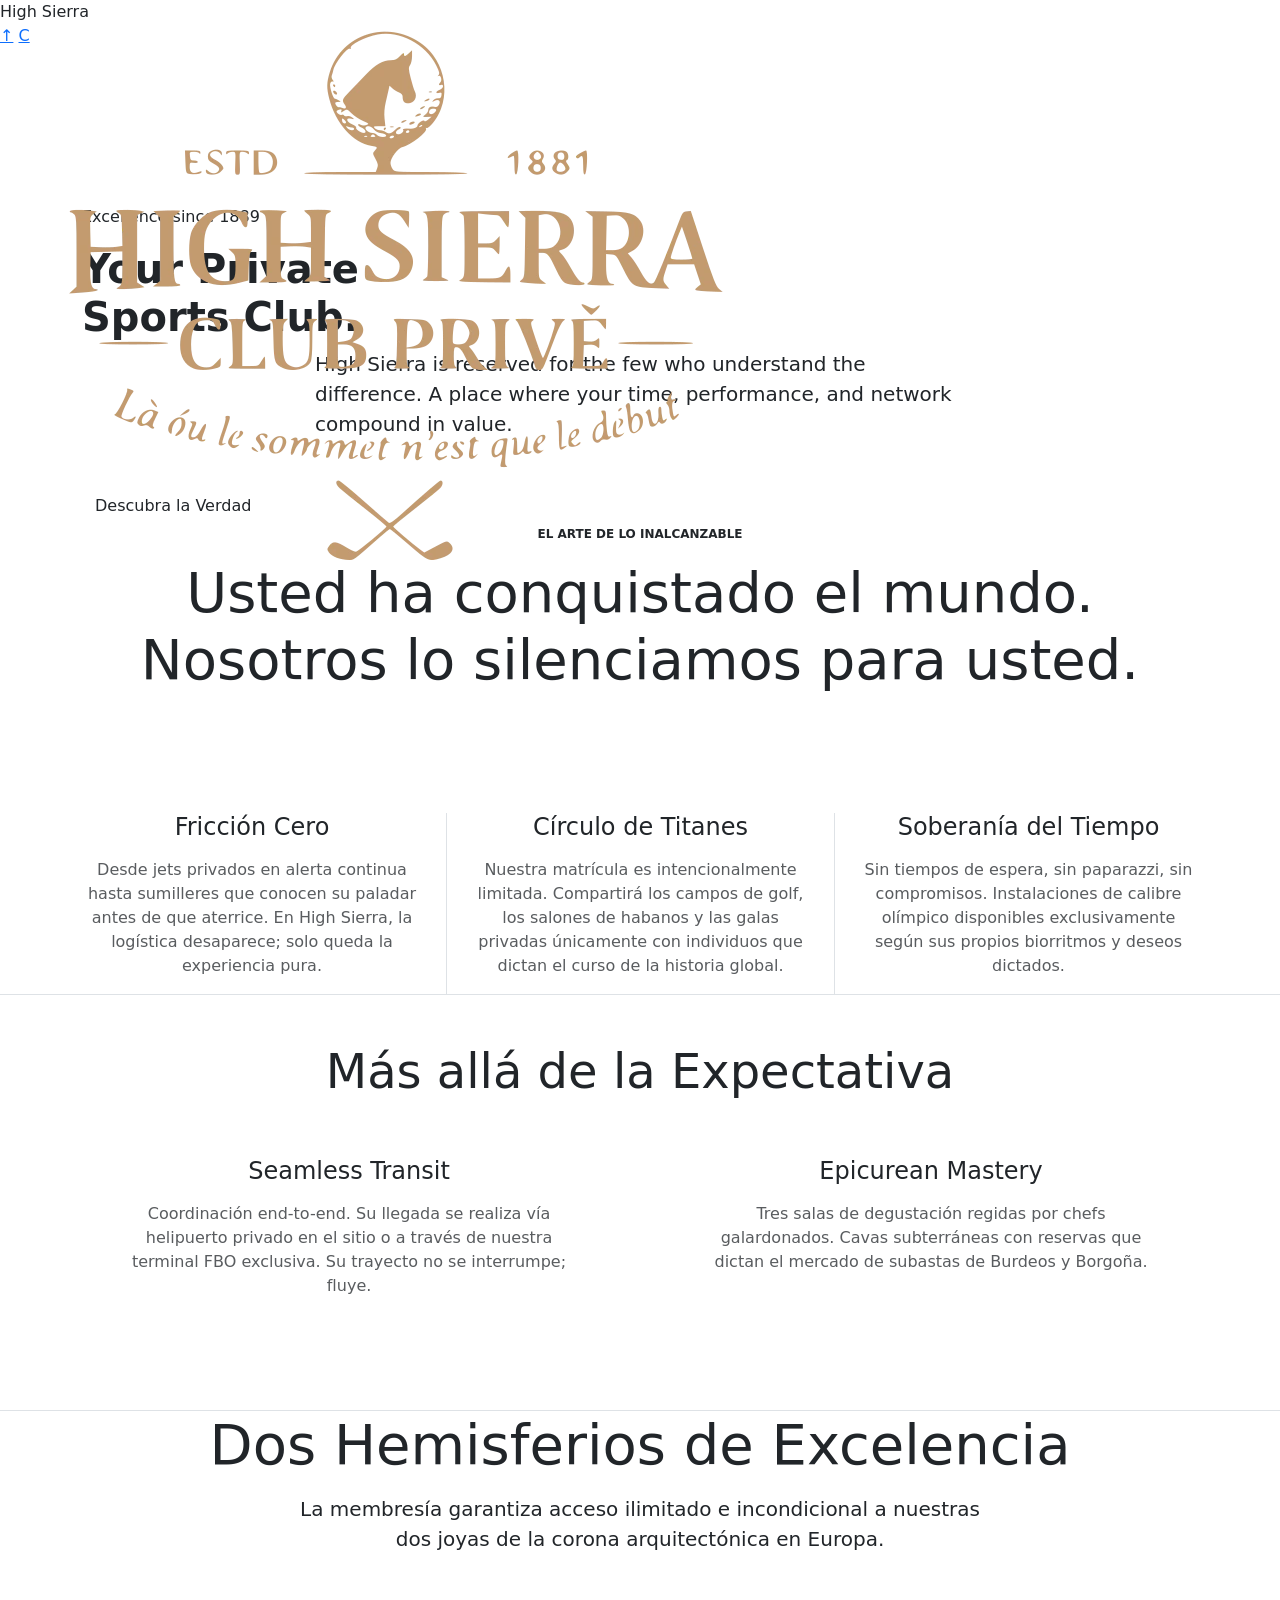
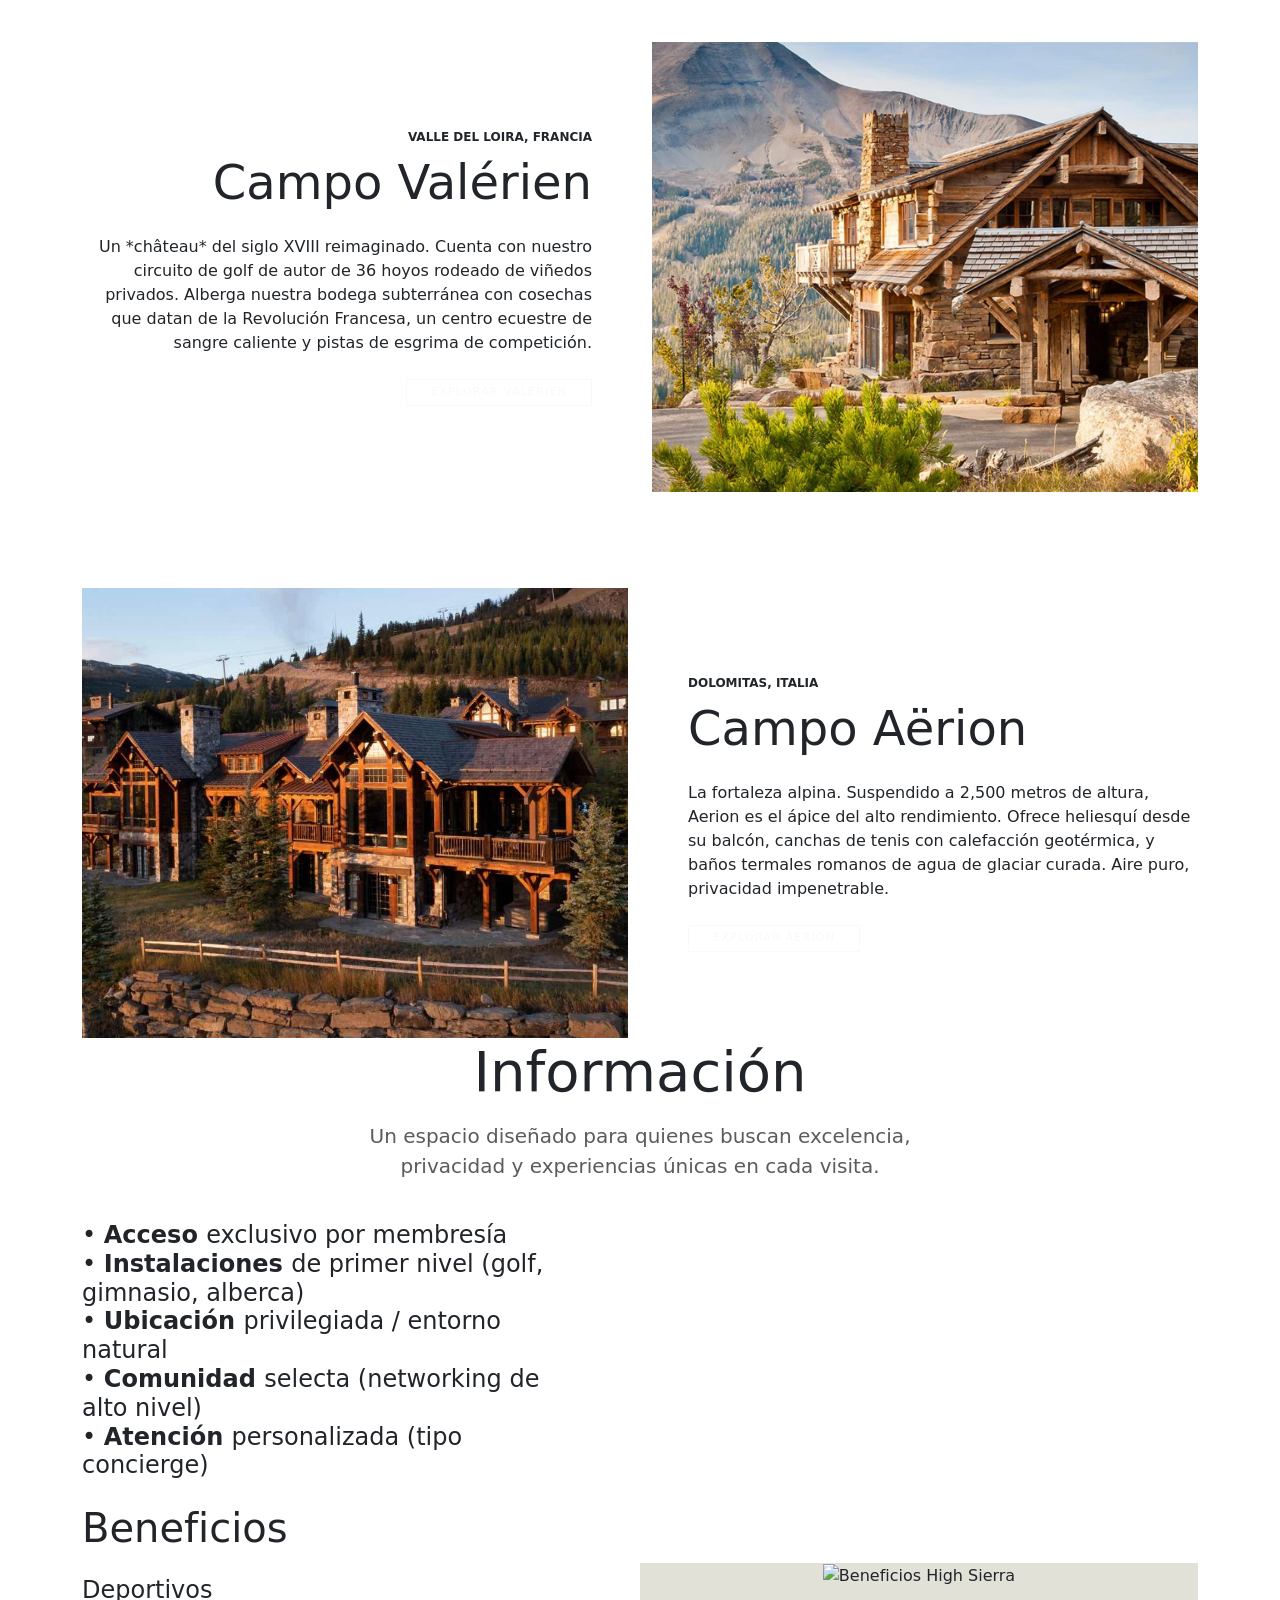
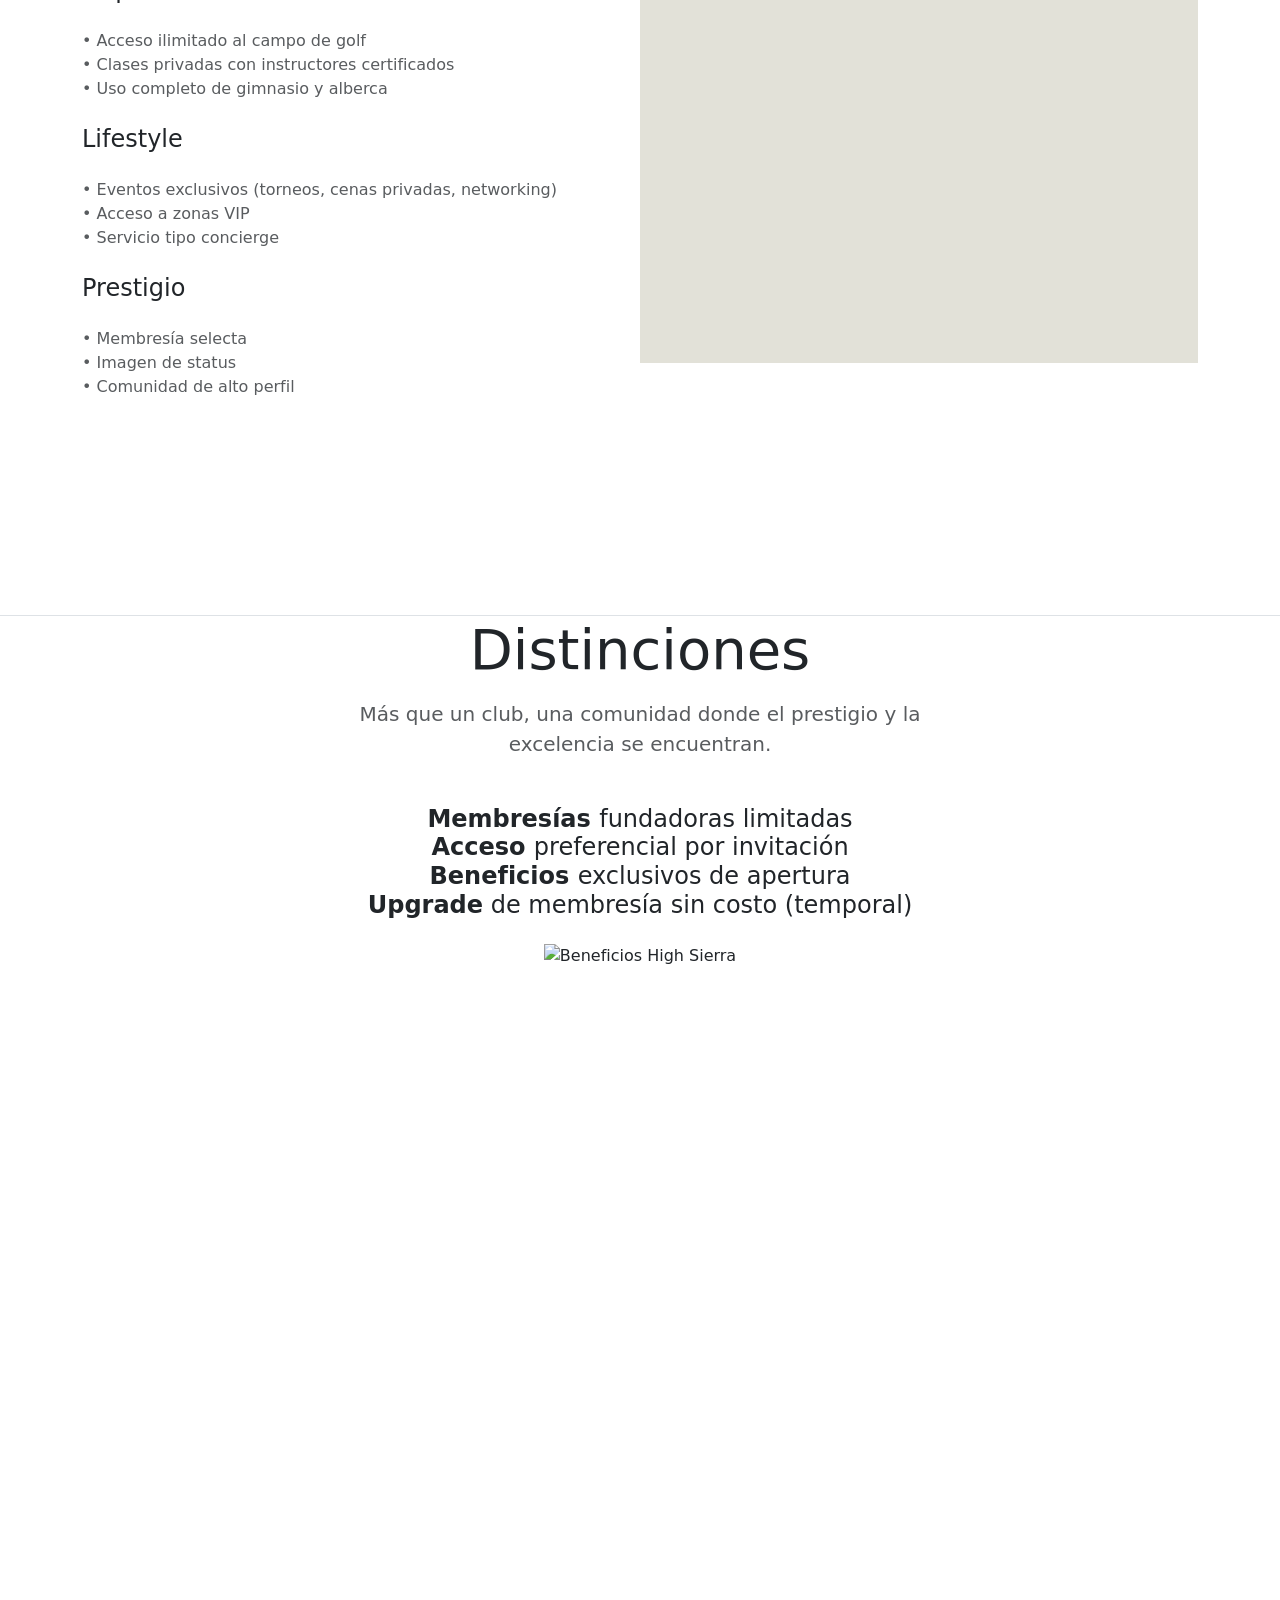
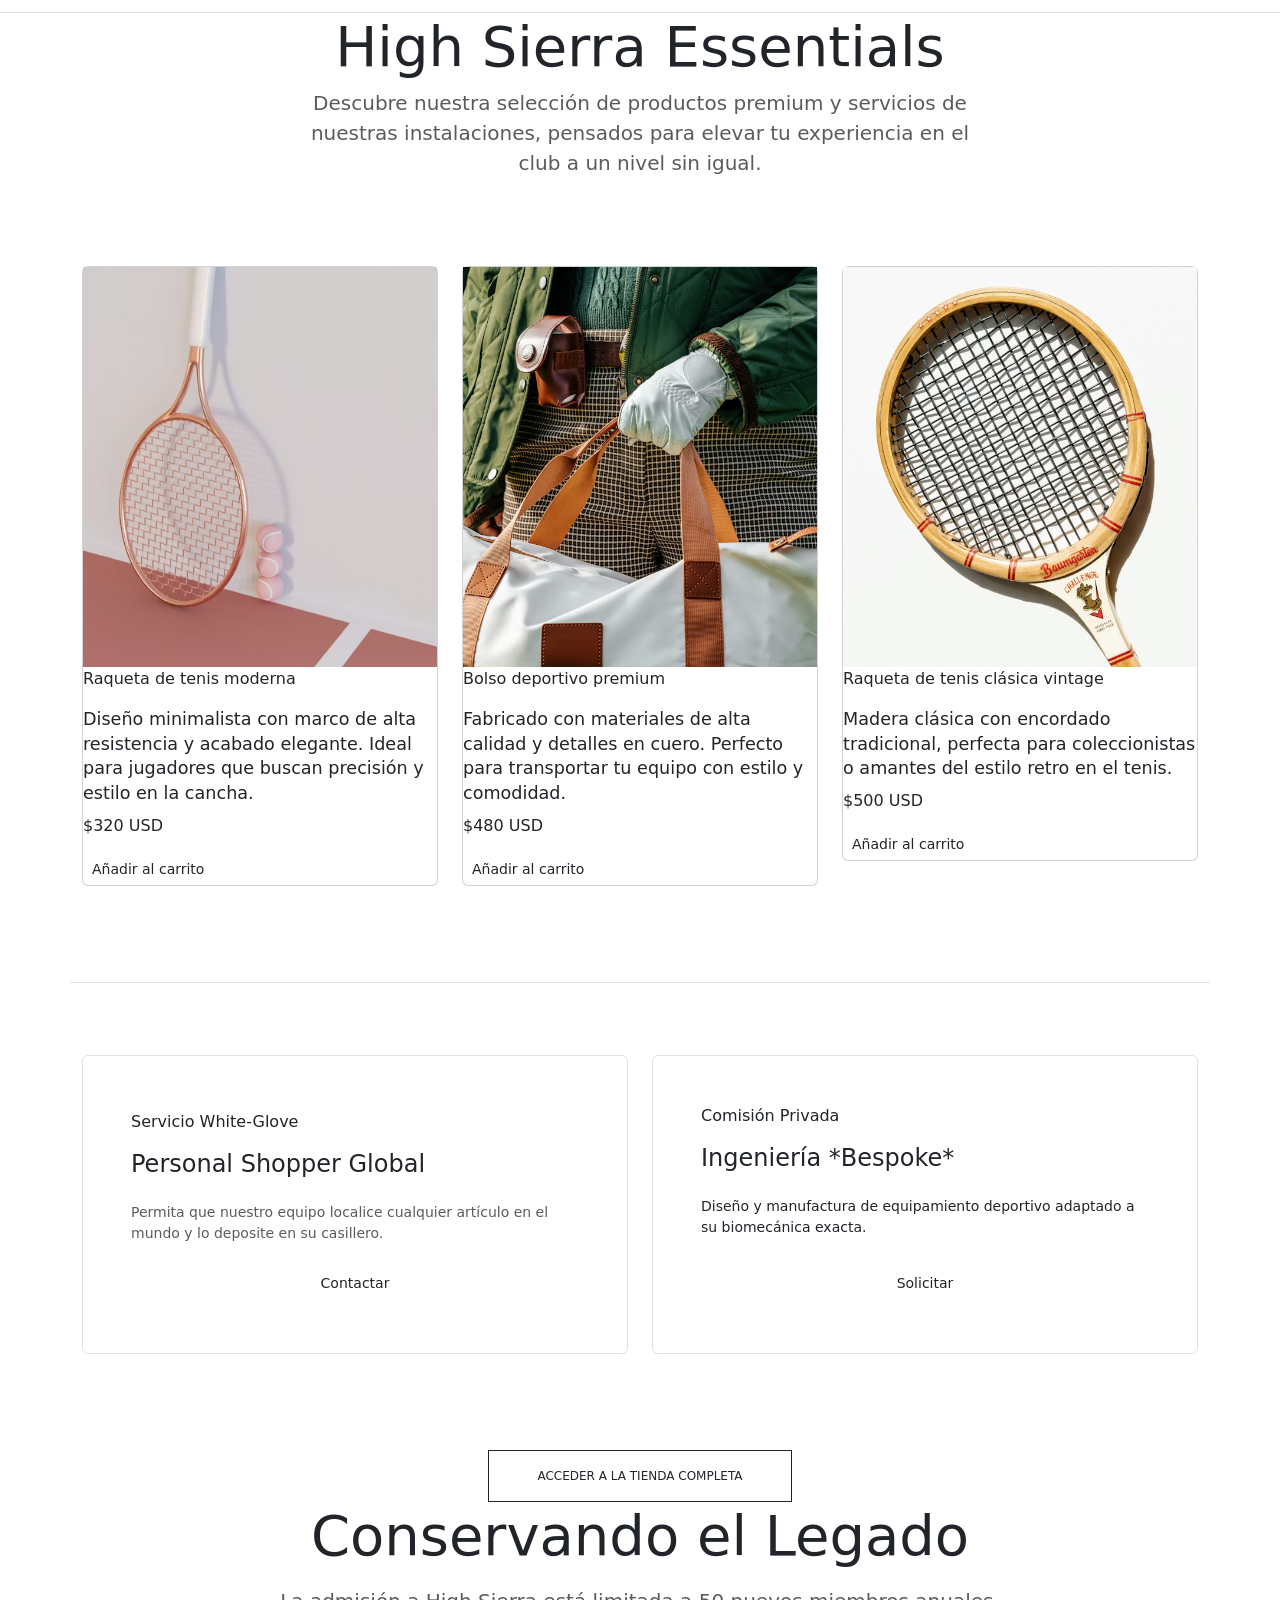
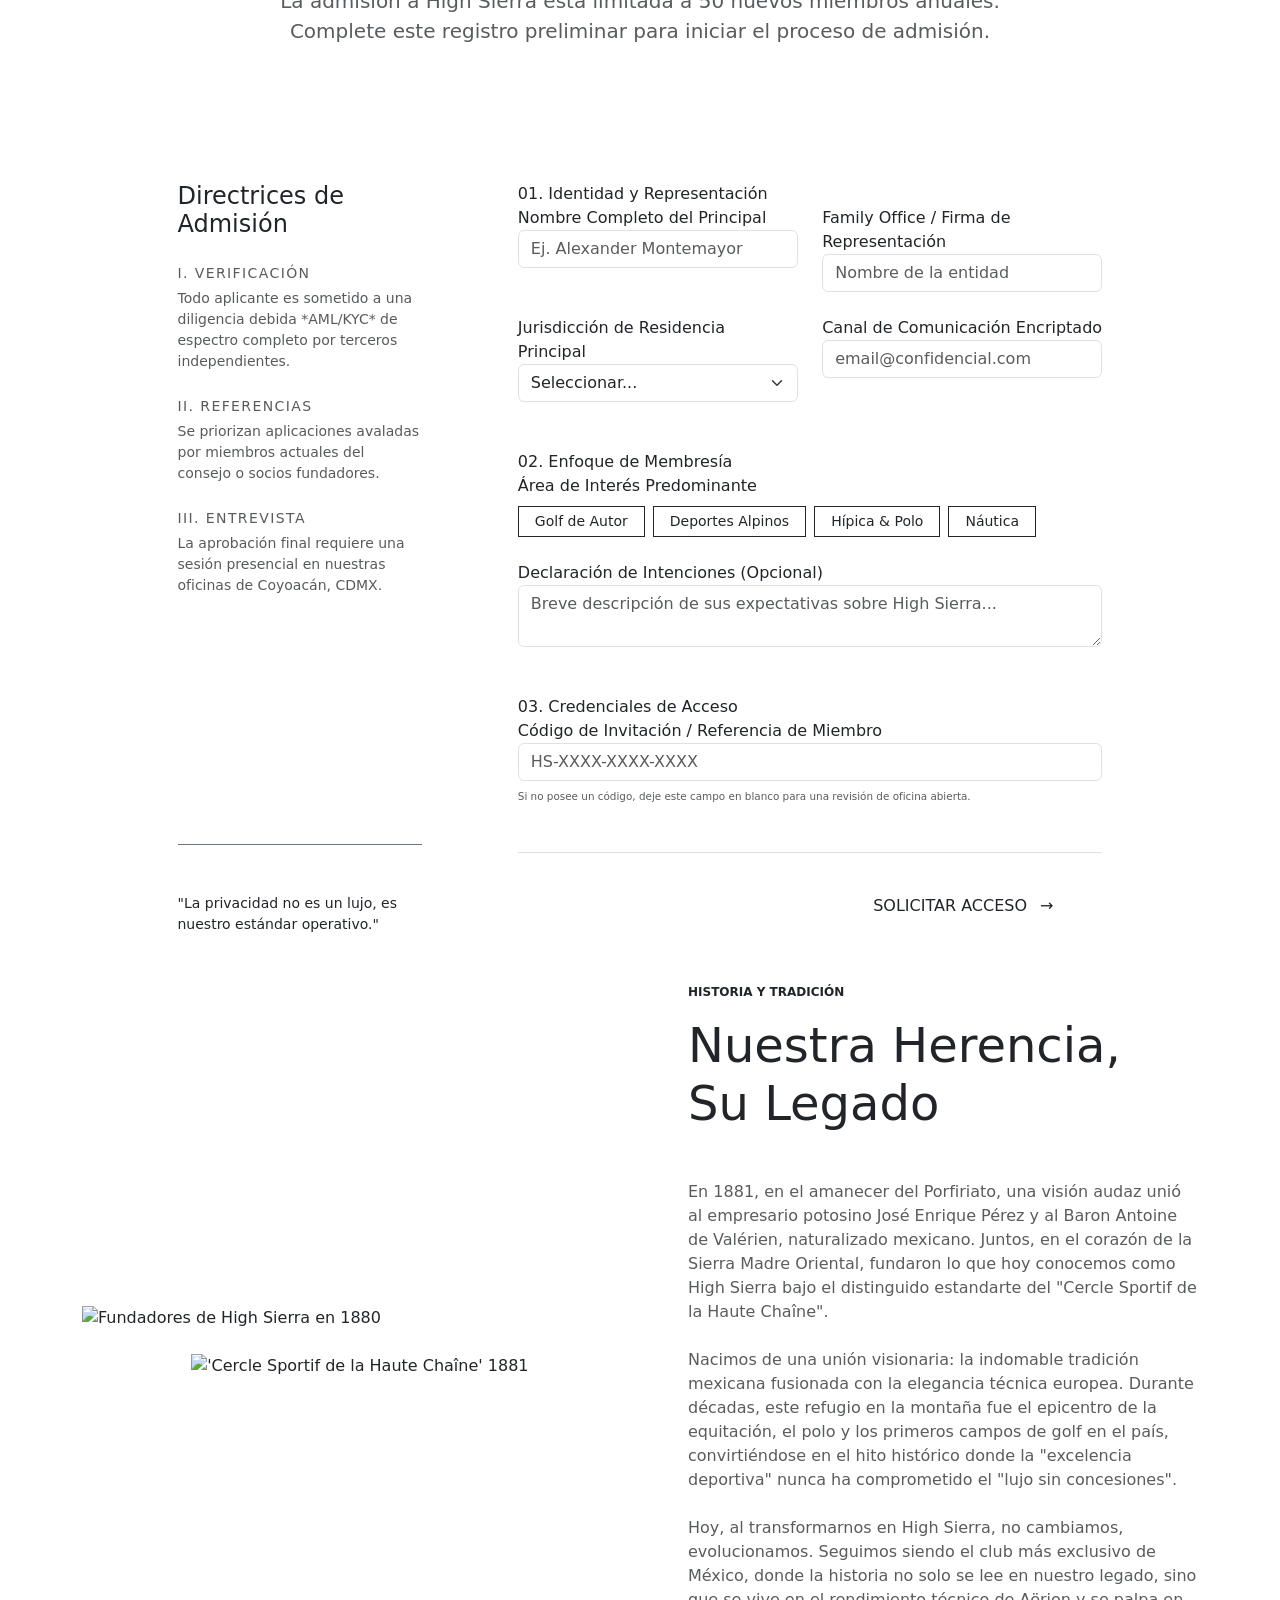
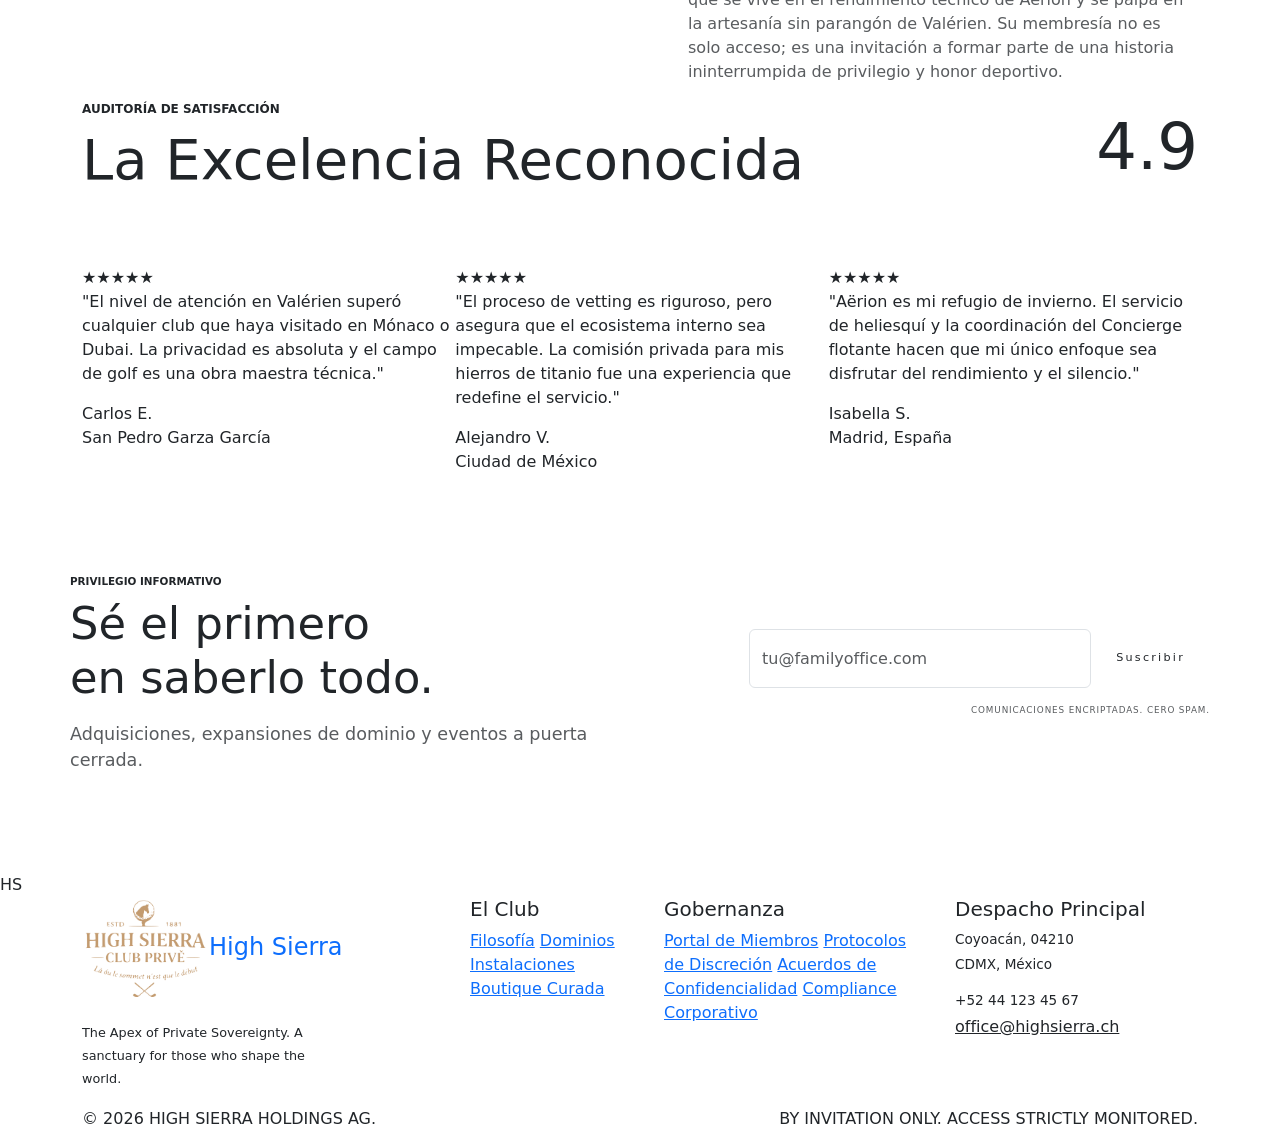
==== commit 96ec83c1: "mod: Modifiqué la extensión de algunas imagenes a webp" ====
--- a/index.html
+++ b/index.html
@@ -31,7 +31,7 @@
     <nav id="navbarMain" class="navbar navbar-expand-lg navbar-dark fixed-top navbar-hs">
         <div class="container-fluid px-4 px-lg-5">
             <a class="navbar-brand navbar-brand-hs d-flex align-items-center text-decoration-none hover-target" href="#">
-                <img src="resources/logo.png" alt="High Sierra Logo" class="brand-logo-box">
+                <img src="resources/logo.webp" alt="High Sierra Logo" class="brand-logo-box">
                 <span class="navbar-brand-text">High <span class="text-hs-copper">Sierra</span></span>
             </a>
             <button class="navbar-toggler border-0 hover-target" type="button" data-bs-toggle="collapse" data-bs-target="#navbarNav">
@@ -125,7 +125,7 @@
                     <button class="btn btn-outline-light btn-sm rounded-0 px-4 text-uppercase hover-target shadow-dramatic dark-mode" style="letter-spacing: 0.1em; font-size:0.7rem;">Explorar Valérien</button>
                 </div>
                 <div class="col-lg-6">
-                    <img src="resources/location_france.jpg" alt="Campo Valérien France" class="img-fluid w-100 hover-target shadow-dramatic dark-mode" style="height: 450px; object-fit: cover; border: 1px solid var(--hs-bronze);">
+                    <img src="resources/location_france.webp" alt="Campo Valérien France" class="img-fluid w-100 hover-target shadow-dramatic dark-mode" style="height: 450px; object-fit: cover; border: 1px solid var(--hs-bronze);">
                 </div>
             </div>
 
@@ -137,7 +137,7 @@
                     <button class="btn btn-outline-light btn-sm rounded-0 px-4 text-uppercase hover-target shadow-dramatic dark-mode" style="letter-spacing: 0.1em; font-size:0.7rem;">Explorar Aerion</button>
                 </div>
                 <div class="col-lg-6 order-lg-1">
-                    <img src="resources/location_italy.jpg" alt="Campo Aerion Italy" class="img-fluid w-100 hover-target shadow-dramatic dark-mode" style="height: 450px; object-fit: cover; border: 1px solid var(--hs-bronze);">
+                    <img src="resources/location_italy.webp" alt="Campo Aerion Italy" class="img-fluid w-100 hover-target shadow-dramatic dark-mode" style="height: 450px; object-fit: cover; border: 1px solid var(--hs-bronze);">
                 </div>
             </div>
         </div>
@@ -607,7 +607,7 @@
             <div class="row g-5">
                 <div class="col-lg-4 mb-4 mb-lg-0 reveal-up">
                     <a class="navbar-brand-hs d-flex align-items-center text-decoration-none mb-4 hover-target" href="#">
-                        <img src="resources/logo.png" alt="High Sierra Logo" class="brand-logo-box" style="height: 100px;"> <span class="navbar-brand-text text-hs-pure-white" style="font-size: 1.5rem;">High <span class="text-hs-copper">Sierra</span></span>
+                        <img src="resources/logo.webp" alt="High Sierra Logo" class="brand-logo-box" style="height: 100px;"> <span class="navbar-brand-text text-hs-pure-white" style="font-size: 1.5rem;">High <span class="text-hs-copper">Sierra</span></span>
                     </a>
                     <p class="fw-light text-hs-sage-grey" style="font-size: 0.8rem; line-height: 1.8; max-width: 250px;">
                         The Apex of Private Sovereignty. A sanctuary for those who shape the world.
--- a/style.css
+++ b/style.css
@@ -1,9 +1,420 @@
+<<<<<<< HEAD
 /* =========================================================
    1. SECCIÓN: ACERCA DE NOSOTROS (Corrección de Imágenes)
 ========================================================= */
 .acerca-nosotros {
   background: var(--hs-pure-white);
   padding: 100px 0;
+=======
+:root {
+    /* Paleta Base */
+    --hs-carbon: #1C1C1C;
+    --hs-sage-grey: #DADDD8;
+    --hs-sand: #ECEBE4;
+    --hs-off-white: #EEF0F2;
+    --hs-pure-white: #FAFAFF;
+    /* Acentos Premium */
+    --hs-copper: #C29B6F;
+    --hs-bronze: #9A724B;
+    
+    /* Tipografía */
+    --font-sans: 'Montserrat', sans-serif;
+    --font-serif: 'Playfair Display', serif;
+}
+
+/* === MEJORA: Suavizado de fuentes y ocultamiento de cursor nativo === */
+body {
+    font-family: var(--font-sans);
+    background-color: var(--hs-pure-white);
+    color: var(--hs-carbon);
+    font-weight: 300;
+    overflow-x: hidden;
+    letter-spacing: 0.02em;
+    scroll-behavior: smooth;
+    -webkit-font-smoothing: antialiased;
+    -moz-osx-font-smoothing: grayscale;
+    cursor: none; /* Oculta el cursor nativo */
+}
+
+/* Asegurar que los enlaces no muestren el cursor de "mano" nativo */
+a, button, input, select, .floating-concierge, .floating-up-arrow { cursor: none !important; }
+
+::selection { background-color: var(--hs-copper); color: var(--hs-pure-white); }
+
+h1, h2, h3, h4, h5, .serif { font-family: var(--font-serif); font-weight: 400; }
+
+.serif-italic {
+    font-family: var(--font-serif);
+    font-style: italic;
+    font-weight: 400;
+    color: var(--hs-bronze);
+}
+
+/* Utilidades de Color */
+.text-hs-carbon { color: var(--hs-carbon) !important; }
+.text-hs-copper { color: var(--hs-copper) !important; }
+.text-hs-bronze { color: var(--hs-bronze) !important; }
+.text-hs-pure-white { color: var(--hs-pure-white) !important; }
+.text-hs-sage-grey { color: var(--hs-sage-grey) !important; }
+
+.bg-hs-carbon { background-color: var(--hs-carbon) !important; }
+.bg-hs-sand { background-color: var(--hs-sand) !important; }
+.bg-hs-off-white { background-color: var(--hs-off-white) !important; }
+
+.section-padding { padding: 140px 0; }
+
+/* === ADICIÓN: Sombras Dramáticas y Luces de Estudio === */
+.shadow-dramatic {
+    box-shadow: 0 40px 80px rgba(0,0,0,0.25), 
+                inset 0 1px 0 rgba(255,255,255,0.9), /* Luz superior del borde */
+                inset 0 -1px 0 rgba(0,0,0,0.05) !important;
+    transition: box-shadow 0.6s ease, transform 0.6s ease;
+}
+.bg-hs-carbon .shadow-dramatic, .shadow-dramatic.dark-mode {
+    box-shadow: 0 40px 80px rgba(0,0,0,0.8), 
+                inset 0 1px 0 rgba(194, 155, 111, 0.4) !important; /* Luz cobre reflectante */
+}
+.shadow-dramatic:hover {
+    box-shadow: 0 50px 100px rgba(0,0,0,0.35), 
+                inset 0 1px 0 rgba(255,255,255,1) !important;
+}
+
+/* === ADICIÓN: Glows Atmosféricos (Resplandores) === */
+.glow-text {
+    position: relative;
+    z-index: 1;
+}
+.glow-text::after {
+    content: '';
+    position: absolute;
+    top: 50%; left: 50%;
+    transform: translate(-50%, -50%);
+    width: 120%; height: 150%;
+    background: radial-gradient(ellipse, rgba(194, 155, 111, 0.15) 0%, rgba(255,255,255,0) 70%);
+    z-index: -1;
+    pointer-events: none;
+}
+.glow-text-dark {
+    text-shadow: 0 0 40px rgba(194, 155, 111, 0.5), 0 0 10px rgba(255,255,255,0.2);
+}
+
+/* === MEJORA: Preloader de Lujo === */
+.hs-preloader {
+    position: fixed;
+    top: 0; left: 0; width: 100%; height: 100vh;
+    background-color: var(--hs-carbon);
+    z-index: 9999;
+    display: flex;
+    align-items: center;
+    justify-content: center;
+    transition: opacity 1.2s cubic-bezier(0.16, 1, 0.3, 1), visibility 1.2s;
+}
+.hs-preloader.fade-out { opacity: 0; visibility: hidden; }
+.hs-preloader-brand {
+    color: var(--hs-pure-white);
+    font-family: var(--font-serif);
+    font-size: 2.5rem;
+    letter-spacing: 0.15em;
+    text-transform: uppercase;
+    animation: pulse-glow 2s infinite alternate;
+}
+.hs-preloader-brand span { color: var(--hs-copper); }
+@keyframes pulse-glow { 0% { opacity: 0.6; } 100% { opacity: 1; text-shadow: 0 0 15px rgba(194, 155, 111, 0.2); } }
+
+/* === MEJORA: Cursor Personalizado === */
+.cursor-dot {
+    width: 6px; height: 6px;
+    background-color: var(--hs-copper);
+    border-radius: 50%;
+    position: fixed;
+    top: 0; left: 0;
+    pointer-events: none;
+    z-index: 10000;
+    transform: translate(-50%, -50%);
+    transition: transform 0.1s;
+    box-shadow: 0 0 10px rgba(194, 155, 111, 0.8); /* Glow al cursor */
+}
+.cursor-outline {
+    width: 40px; height: 40px;
+    border: 1px solid rgba(194, 155, 111, 0.5);
+    border-radius: 50%;
+    position: fixed;
+    top: 0; left: 0;
+    pointer-events: none;
+    z-index: 9999;
+    transform: translate(-50%, -50%);
+    transition: width 0.3s, height 0.3s, background-color 0.3s;
+}
+/* Efecto Hover del Cursor */
+.cursor-outline.hover-active {
+    width: 60px; height: 60px;
+    background-color: rgba(194, 155, 111, 0.1);
+    border-color: transparent;
+}
+
+/* === Navbar Premium === */
+.navbar-hs {
+    background-color: transparent;
+    transition: all 0.6s cubic-bezier(0.16, 1, 0.3, 1);
+    padding: 35px 0;
+    border-bottom: 1px solid transparent;
+}
+
+.navbar-hs.scrolled {
+    background-color: rgba(28, 28, 28, 0.98);
+    backdrop-filter: blur(10px);
+    -webkit-backdrop-filter: blur(10px);
+    padding: 15px 0;
+    border-bottom: 1px solid rgba(194, 155, 111, 0.3);
+}
+
+.brand-logo-box {
+    display: inline-flex;
+    align-items: center;
+    justify-content: center;
+    /* MODIFICACIÓN: Logo más grande y sin encuadre */
+    height: 80px; 
+    width: auto;
+    border: none !important; /* Eliminamos el recuadro */
+    margin-right: 20px;
+    transition: all 0.4s cubic-bezier(0.16, 1, 0.3, 1);
+    background-color: transparent;
+    padding: 0;
+    object-fit: contain;
+}
+
+/* Efecto de resplandor sutil al logo en lugar de borde */
+.navbar-brand-hs:hover .brand-logo-box {
+    transform: scale(1.05);
+    filter: drop-shadow(0 0 15px rgba(194, 155, 111, 0.4));
+    box-shadow: none !important;
+}
+
+.navbar-brand-text {
+    font-family: var(--font-serif);
+    font-size: 1.8rem;
+    letter-spacing: 0.15em;
+    text-transform: uppercase;
+    font-weight: 700;
+    color: var(--hs-pure-white) !important;
+}
+
+.nav-link-hs {
+    color: var(--hs-pure-white) !important;
+    font-weight: 400;
+    text-transform: uppercase;
+    font-size: 0.75rem;
+    letter-spacing: 0.25em;
+    margin: 0 15px;
+    position: relative;
+    transition: color 0.4s ease;
+}
+
+.nav-link-hs:hover { color: var(--hs-copper) !important; text-shadow: 0 0 10px rgba(194, 155, 111, 0.5); }
+
+/* === Animaciones (Scroll Reveal) === */
+.reveal-up {
+    opacity: 0;
+    transform: translateY(40px);
+    transition: opacity 1.2s cubic-bezier(0.25, 1, 0.5, 1), transform 1.2s cubic-bezier(0.25, 1, 0.5, 1);
+}
+.reveal-up.active { opacity: 1; transform: translateY(0); }
+
+/* === Componentes Base: Hero con Video Atmosférico === */
+.hero-luxury {
+    position: relative; 
+    height: 100vh;
+    display: flex;
+    align-items: center;
+    justify-content: center;
+    color: var(--hs-pure-white);
+    text-align: center;
+    overflow: hidden; 
+    background-color: var(--hs-carbon); 
+}
+
+.hero-video-bg {
+    position: absolute;
+    top: 50%;
+    left: 50%;
+    min-width: 100%;
+    min-height: 100%;
+    width: auto;
+    height: auto;
+    z-index: 0;
+    transform: translate(-50%, -50%);
+    object-fit: cover; 
+    opacity: 0.8; 
+}
+
+.hero-overlay {
+    position: absolute;
+    top: 0;
+    left: 0;
+    width: 100%;
+    height: 100%;
+    background: linear-gradient(rgba(28,28,28,0.5), rgba(28,28,28,0.8));
+    z-index: 1;
+}
+
+.hero-luxury .container {
+    position: relative;
+    z-index: 2;
+}
+
+.hero-title { font-size: 6rem; line-height: 1.1; margin-bottom: 30px; letter-spacing: -0.02em; }
+.hero-subtitle { font-weight: 300; text-transform: uppercase; letter-spacing: 0.6em; font-size: 0.9rem; color: var(--hs-sage-grey); margin-bottom: 50px; }
+
+.btn-hs-primary {
+    background-color: transparent;
+    border: 1px solid var(--hs-copper);
+    color: var(--hs-copper);
+    border-radius: 0;
+    padding: 20px 50px;
+    text-transform: uppercase;
+    font-size: 0.75rem;
+    letter-spacing: 0.35em;
+    transition: all 0.5s cubic-bezier(0.16, 1, 0.3, 1);
+    position: relative;
+    overflow: hidden;
+    z-index: 1;
+    text-decoration: none;
+    display: inline-block;
+    box-shadow: 0 10px 20px rgba(0,0,0,0.2); /* Sombra inicial */
+}
+
+.btn-hs-primary::before {
+    content: '';
+    position: absolute;
+    top: 0; left: 0; width: 0%; height: 100%;
+    background-color: var(--hs-copper);
+    transition: all 0.5s cubic-bezier(0.16, 1, 0.3, 1);
+    z-index: -1;
+}
+
+.btn-hs-primary:hover { color: var(--hs-carbon); box-shadow: 0 15px 30px rgba(194, 155, 111, 0.3); }
+.btn-hs-primary:hover::before { width: 100%; }
+
+.btn-hs-dark {
+    background-color: var(--hs-carbon);
+    border: 1px solid var(--hs-carbon);
+    color: var(--hs-pure-white);
+    border-radius: 0;
+    padding: 15px 35px;
+    text-transform: uppercase;
+    font-size: 0.7rem;
+    letter-spacing: 0.25em;
+    transition: all 0.4s ease;
+    box-shadow: 0 10px 20px rgba(0,0,0,0.15);
+}
+.btn-hs-dark:hover { background-color: var(--hs-pure-white); color: var(--hs-carbon); border-color: var(--hs-carbon); box-shadow: 0 15px 30px rgba(0,0,0,0.2); }
+
+/* === Imágenes Placeholder === */
+.img-placeholder-premium {
+    background-color: var(--hs-sage-grey);
+    position: relative;
+    display: flex;
+    align-items: center;
+    justify-content: center;
+    overflow: hidden;
+}
+.img-placeholder-premium::after {
+    content: 'HS ARCHIVE';
+    font-family: var(--font-sans);
+    font-weight: 200;
+    letter-spacing: 0.4em;
+    color: rgba(28,28,28,0.15);
+    position: absolute;
+    transform: rotate(-45deg);
+    font-size: 2rem;
+    pointer-events: none;
+}
+
+/* === Tarjetas Boutique === */
+.card-boutique {
+    border: none;
+    background-color: transparent;
+    border-radius: 0;
+    transition: transform 0.6s cubic-bezier(0.16, 1, 0.3, 1), box-shadow 0.6s ease; /* Transición para la sombra */
+}
+.card-boutique:hover { 
+    transform: translateY(-15px); 
+    box-shadow: 0 40px 60px rgba(0,0,0,0.15), inset 0 1px 0 rgba(255,255,255,0.8); /* Sombra dramática en hover */
+}
+
+.card-boutique .img-container {
+    background-color: var(--hs-off-white);
+    padding: 40px;
+    position: relative;
+    display: flex;
+    align-items: center;
+    justify-content: center;
+    height: 400px;
+}
+
+.card-boutique-body { padding: 30px 0 0 0; text-align: center; }
+.product-category { text-transform: uppercase; font-size: 0.65rem; letter-spacing: 0.3em; color: var(--hs-bronze); margin-bottom: 12px; }
+.product-title { font-size: 1.3rem; font-weight: 400; margin-bottom: 15px; color: var(--hs-carbon); }
+.product-price { font-family: var(--font-sans); font-weight: 600; font-size: 1.1rem; color: var(--hs-carbon); margin-bottom: 25px; }
+
+/* Formulario */
+.form-hs .form-control, .form-hs .form-select {
+    border-radius: 0; border: none; border-bottom: 1px solid rgba(28,28,28,0.2);
+    background-color: transparent; padding: 15px 5px; color: var(--hs-carbon); font-weight: 300;
+    transition: border-color 0.4s ease, box-shadow 0.4s ease;
+}
+.form-hs .form-control:focus, .form-hs .form-select:focus { 
+    box-shadow: 0 10px 20px rgba(194, 155, 111, 0.05); /* Resplandor sutil al enfocar */
+    border-color: var(--hs-bronze); 
+}
+.form-hs label { font-size: 0.65rem; text-transform: uppercase; letter-spacing: 0.2em; color: var(--hs-bronze); font-weight: 600; }
+
+/* Controles Flotantes */
+.floating-concierge {
+    position: fixed; bottom: 40px; right: 40px; width: 60px; height: 60px;
+    background-color: var(--hs-carbon); color: var(--hs-copper); border-radius: 50%;
+    display: flex; align-items: center; justify-content: center;
+    box-shadow: 0 15px 35px rgba(0,0,0,0.4), inset 0 2px 4px rgba(255,255,255,0.1);
+    cursor: pointer; z-index: 1000;
+    transition: all 0.4s cubic-bezier(0.16, 1, 0.3, 1); font-family: var(--font-serif); font-size: 1.5rem; text-decoration: none;
+}
+.floating-concierge:hover { 
+    transform: scale(1.15) translateY(-5px); 
+    background-color: var(--hs-copper); color: var(--hs-carbon); 
+    box-shadow: 0 20px 40px rgba(194, 155, 111, 0.4), inset 0 2px 4px rgba(255,255,255,0.5);
+}
+
+.floating-up-arrow {
+    position: fixed; bottom: 115px; right: 47px; width: 45px; height: 45px;
+    background-color: transparent; color: var(--hs-carbon); border-radius: 50%;
+    display: flex; align-items: center; justify-content: center;
+    border: 1px solid var(--hs-carbon); cursor: pointer; z-index: 1000;
+    transition: all 0.4s cubic-bezier(0.16, 1, 0.3, 1); font-family: var(--font-sans); font-size: 1.2rem; text-decoration: none;
+    backdrop-filter: blur(5px);
+}
+.floating-up-arrow:hover { 
+    transform: scale(1.15) translateY(-5px); 
+    background-color: var(--hs-carbon); color: var(--hs-pure-white); border-color: var(--hs-carbon);
+    box-shadow: 0 10px 20px rgba(0,0,0,0.2);
+}
+
+/* Footer Estandar de la Industria */
+.footer-hs { background-color: var(--hs-carbon); color: var(--hs-sage-grey); padding: 100px 0 40px 0; }
+.footer-hs-title { font-size: 0.75rem; text-transform: uppercase; letter-spacing: 0.2em; color: var(--hs-copper); margin-bottom: 25px; font-weight: 500; text-shadow: 0 0 10px rgba(194, 155, 111, 0.2); }
+.footer-hs-link { color: var(--hs-sage-grey); text-decoration: none; font-size: 0.8rem; transition: color 0.3s ease, text-shadow 0.3s ease; display: block; margin-bottom: 12px; }
+.footer-hs-link:hover { color: var(--hs-pure-white); text-shadow: 0 0 8px rgba(255,255,255,0.3); }
+.footer-hs-bottom { border-top: 1px solid rgba(218, 221, 216, 0.1); margin-top: 60px; padding-top: 30px; font-size: 0.7rem; letter-spacing: 0.05em; }
+
+@media (max-width: 992px) { .hero-title { font-size: 3.5rem; } .section-padding { padding: 100px 0; } }
+/* Apagar cursor custom en móviles por usabilidad */
+@media (max-width: 768px) { body { cursor: auto; } .cursor-dot, .cursor-outline { display: none; } a, button { cursor: pointer !important; } }
+
+
+/*
+
+.acerca-nosotros {
+  background: var(--crema);
+>>>>>>> 14f75324207249fe49c6c00d0be9fe52bcfd4528
 }
 
 .acerca-grid {
@@ -13,6 +424,7 @@
   align-items: center;
 }
 
+<<<<<<< HEAD
 /* El contenedor flex permite manipular las imágenes como capas */
 .composicion-imagenes {
   display: flex;
@@ -70,4 +482,803 @@
 .footer-logo { max-width: 150px; margin-bottom: 20px; }
 .footer-links { list-style: none; padding: 0; }
 .footer-links li { margin-bottom: 10px; }
-.footer-bottom { text-align: center; margin-top: 50px; padding-top: 20px; border-top: 1px solid rgba(255,255,255,0.1); font-size: 0.9em; }+.footer-bottom { text-align: center; margin-top: 50px; padding-top: 20px; border-top: 1px solid rgba(255,255,255,0.1); font-size: 0.9em; }
+=======
+.acerca-imagen img {
+  width: 100%;
+  height: auto;
+  border-radius: 4px;
+  box-shadow: 0 20px 40px rgba(0,0,0,0.08);
+}
+
+.acerca-parrafos {
+  margin-top: 32px;
+  display: flex;
+  flex-direction: column;
+  gap: 20px;
+}
+
+.acerca-parrafos p {
+  font-family: var(--serif);
+  font-size: 18px;
+  line-height: 1.7;
+  color: var(--gris-o);
+  font-weight: 300;
+}
+
+.acerca-parrafos strong {
+  font-family: var(--sans);
+  font-weight: 600;
+  color: var(--negro);
+}
+
+    /*
+    ┌──────────────────────────────────────────────────────┐
+    │  PARTE 1: VARIABLES CSS                              │
+    │                                                      │
+    │  Son "cajitas con nombre" para guardar valores que   │
+    │  vas a reusar en todo el archivo.                    │
+    │                                                      │
+    │  Se definen en :root (= toda la página)              │
+    │  Formato:  --nombre: valor;                          │
+    │  Para usar: var(--nombre)                            │
+    │                                                      │
+    │  ¿Por qué?                                           │
+    │  Si mañana cambias el rojo, lo cambias en UN lugar   │
+    │  y se actualiza en toda la página automáticamente.   │
+    └──────────────────────────────────────────────────────┘
+    */
+    :root {
+      --rojo:   #E1222B;
+      --crema:  #F9F9F9;
+      --negro:  #0F0F0F;
+      --gris-c: #E6E6E6;
+      --gris-o: #2E2E2E;
+      --sans:   'Instrument Sans', sans-serif;
+      --serif:  'Cormorant Garamond', serif;
+    }
+
+    /*
+    ┌──────────────────────────────────────────────────────┐
+    │  PARTE 2: RESET                                      │
+    │                                                      │
+    │  Los navegadores tienen estilos por defecto que no   │
+    │  queremos (margins, paddings raros). Esto los quita. │
+    └──────────────────────────────────────────────────────┘
+    */
+    *, *::before, *::after {
+      box-sizing: border-box; /* padding no agranda el elemento */
+      margin: 0;
+      padding: 0;
+    }
+
+    body {
+      font-family: var(--sans);
+      background: var(--crema);
+      color: var(--negro);
+    }
+
+    img  { display: block; max-width: 100%; }
+    a    { text-decoration: none; color: inherit; }
+
+    /*
+    ┌──────────────────────────────────────────────────────┐
+    │  PARTE 3: ANIMACIÓN DE ENTRADA AL SCROLL             │
+    │                                                      │
+    │  Técnica "Reveal on scroll":                         │
+    │  1. El elemento empieza invisible y abajo.           │
+    │  2. Cuando el usuario llega (con JS), le agrego      │
+    │     la clase .visible → aparece suave.               │
+    │                                                      │
+    │  [data-reveal] = selecciona cualquier elemento con   │
+    │  el atributo data-reveal en su etiqueta HTML.        │
+    └──────────────────────────────────────────────────────┘
+    */
+    [data-reveal] {
+      opacity: 0;
+      transform: translateY(28px);
+      transition: opacity 0.7s ease, transform 0.7s ease;
+    }
+    [data-reveal].visible {
+      opacity: 1;
+      transform: translateY(0);
+    }
+    /* Retrasos para efecto en cascada */
+    [data-reveal][data-delay="1"] { transition-delay: 0.1s; }
+    [data-reveal][data-delay="2"] { transition-delay: 0.2s; }
+    [data-reveal][data-delay="3"] { transition-delay: 0.3s; }
+
+    /*
+    ┌──────────────────────────────────────────────────────┐
+    │  ESTILOS COMPARTIDOS                                 │
+    └──────────────────────────────────────────────────────┘
+    */
+    .seccion      { padding: 100px 80px; }
+
+    .sec-etiqueta {
+      font-size: 10px;
+      font-weight: 700;
+      letter-spacing: 0.25em; /* espacia letras: R E S E Ñ A S */
+      text-transform: uppercase;
+      color: var(--rojo);
+      margin-bottom: 12px;
+    }
+
+    .sec-titulo {
+      font-family: var(--sans);
+      font-size: clamp(32px, 3.5vw, 48px);
+      /*
+        clamp(min, preferido, max):
+        - nunca menor a 32px
+        - intenta ser 3.5% del ancho de pantalla
+        - nunca mayor a 48px
+        Esto hace el texto RESPONSIVO sin media queries.
+      */
+      font-weight: 700;
+      letter-spacing: -0.025em;
+      line-height: 1.05;
+    }
+
+    .sec-titulo em {
+      font-family: var(--serif); /* cambia a fuente elegante */
+      font-style: italic;
+      font-weight: 300;
+    }
+
+
+    /* ════════════════════════════════════════
+       RESEÑAS / TESTIMONIALES
+    ════════════════════════════════════════ */
+
+    .testimoniales {
+      background: var(--negro);
+    }
+
+    /* Sobreescribimos colores para fondo oscuro */
+    .testimoniales .sec-titulo    { color: var(--crema); }
+    .testimoniales .sec-titulo em { color: rgba(249,249,249,0.3); }
+
+    .test-header {
+      display: flex;               /* hijos en fila */
+      align-items: flex-end;       /* alineados abajo */
+      justify-content: space-between;
+      margin-bottom: 52px;
+    }
+
+    .test-cal-numero {
+      font-size: 52px;
+      font-weight: 700;
+      letter-spacing: -0.04em;
+      color: var(--crema);
+      line-height: 1;
+      text-align: right;
+    }
+    .test-cal-label {
+      font-size: 10px;
+      letter-spacing: 0.16em;
+      text-transform: uppercase;
+      color: rgba(249,249,249,0.3);
+      margin-top: 4px;
+      text-align: right;
+    }
+
+    /*
+      CSS GRID — la herramienta para layouts en columnas.
+
+      grid-template-columns: repeat(3, 1fr)
+        = 3 columnas que se reparten el espacio en partes iguales.
+        "1fr" = 1 fracción del espacio disponible.
+
+      gap = espacio entre los elementos.
+    */
+    .test-grid {
+      display: grid;
+      grid-template-columns: repeat(3, 1fr);
+      gap: 1px;
+    }
+
+    .test-card {
+      padding: 40px;
+      background: rgba(249,249,249,0.02);
+      border: 1px solid rgba(249,249,249,0.07);
+      position: relative; /* necesario para el ::before */
+      transition: background 0.3s;
+    }
+    .test-card:hover { background: rgba(249,249,249,0.05); }
+
+
+/* ═══════════════════════════════════════════════
+   NUEVAS SECCIONES: RESEÑAS Y NEWSLETTER
+═══════════════════════════════════════════════ */
+
+/* Tarjetas de Reseñas */
+.test-card {
+    padding: 50px 40px;
+    background: var(--hs-carbon);
+    border: 1px solid rgba(218, 221, 216, 0.05);
+    position: relative;
+    transition: background 0.5s cubic-bezier(0.16, 1, 0.3, 1);
+    height: 100%;
+}
+
+.test-card:hover { background: rgba(194, 155, 111, 0.05); }
+
+.test-card::before {
+    content: '\201C';
+    font-family: var(--font-serif);
+    font-size: 120px;
+    font-weight: 400;
+    color: var(--hs-copper);
+    line-height: 0.5;
+    position: absolute;
+    top: 30px;
+    left: 30px;
+    opacity: 0.1;
+    pointer-events: none;
+}
+
+.test-estrellas { color: var(--hs-copper); font-size: 14px; letter-spacing: 2px; margin-bottom: 25px; }
+
+.test-texto {
+    font-family: var(--font-serif);
+    font-size: 15px;
+    font-weight: 300;
+    font-style: italic;
+    color: rgba(218, 221, 216, 0.7);
+    line-height: 1.8;
+    margin-bottom: 35px;
+}
+
+.test-autor { font-size: 0.65rem; font-weight: 600; letter-spacing: 0.2em; text-transform: uppercase; color: var(--hs-pure-white); }
+.test-ciudad { font-size: 0.6rem; color: rgba(218, 221, 216, 0.4); margin-top: 5px; letter-spacing: 0.08em; }
+
+.test-card::after {
+    content: ''; position: absolute; bottom: 0; left: 0; width: 0; height: 1px;
+    background: var(--hs-copper); transition: width 0.5s cubic-bezier(0.16, 1, 0.3, 1);
+}
+.test-card:hover::after { width: 100%; }
+
+/* Newsletter */
+.newsletter-hs {
+    border-top: 1px solid rgba(28, 28, 28, 0.1);
+    border-bottom: 1px solid rgba(28, 28, 28, 0.1);
+}
+
+.nl-watermark {
+    position: absolute;
+    right: -5%;
+    bottom: -15%;
+    font-family: var(--font-serif);
+    font-size: 250px;
+    font-weight: 700;
+    color: rgba(28, 28, 28, 0.03);
+    letter-spacing: -0.05em;
+    pointer-events: none;
+    line-height: 1;
+    z-index: 0;
+}
+
+.nl-input {
+    background: rgba(28, 28, 28, 0.03);
+    border: 1px solid rgba(28, 28, 28, 0.2);
+    border-right: none;
+    border-radius: 0;
+    padding: 20px 25px;
+    font-family: var(--font-sans);
+    font-size: 0.8rem;
+    font-weight: 300;
+    color: var(--hs-carbon);
+}
+.nl-input:focus {
+    box-shadow: none;
+    background: rgba(28, 28, 28, 0.05);
+    border-color: var(--hs-bronze);
+}
+
+
+
+
+
+
+
+
+
+
+
+
+
+
+
+
+
+
+
+
+
+
+
+
+
+/* ═══════════════════════════════════════════════
+    VARIABLES — Sistema de diseño High Sierra
+═══════════════════════════════════════════════ */
+:root {
+    --hs-carbon:      #1C1C1C;
+    --hs-carbon-soft: #242424;
+    --hs-sage-grey:   #DADDD8;
+    --hs-sand:        #ECEBE4;
+    --hs-off-white:   #EEF0F2;
+    --hs-pure-white:  #FAFAFF;
+    --hs-copper:      #C29B6F;
+    --hs-bronze:      #9A724B;
+    --font-sans:      'Montserrat', sans-serif;
+    --font-serif:     'Playfair Display', serif;
+}
+
+/* ═══════════════════════════════════════════════
+    RESET
+═══════════════════════════════════════════════ */
+*, *::before, *::after {
+    box-sizing: border-box;
+    margin: 0;
+    padding: 0;
+}
+
+body {
+    font-family: var(--font-sans);
+    background-color: var(--hs-pure-white);
+    color: var(--hs-carbon);
+    font-weight: 300;
+    overflow-x: hidden;
+    letter-spacing: 0.02em;
+    -webkit-font-smoothing: antialiased;
+    -moz-osx-font-smoothing: grayscale;
+    cursor: none;
+}
+
+a, button, input { cursor: none !important; }
+
+::selection { background-color: var(--hs-copper); color: var(--hs-pure-white); }
+
+img { display: block; max-width: 100%; }
+a   { text-decoration: none; color: inherit; }
+
+/* ═══════════════════════════════════════════════
+    CURSOR PERSONALIZADO (High Sierra)
+═══════════════════════════════════════════════ */
+.cursor-dot {
+    width: 6px; height: 6px;
+    background-color: var(--hs-copper);
+    border-radius: 50%;
+    position: fixed; top: 0; left: 0;
+    pointer-events: none;
+    z-index: 10000;
+    transform: translate(-50%, -50%);
+    transition: transform 0.1s;
+    box-shadow: 0 0 10px rgba(194, 155, 111, 0.8);
+}
+.cursor-outline {
+    width: 40px; height: 40px;
+    border: 1px solid rgba(194, 155, 111, 0.5);
+    border-radius: 50%;
+    position: fixed; top: 0; left: 0;
+    pointer-events: none;
+    z-index: 9999;
+    transform: translate(-50%, -50%);
+    transition: width 0.3s, height 0.3s, background-color 0.3s;
+}
+.cursor-outline.hover-active {
+    width: 60px; height: 60px;
+    background-color: rgba(194, 155, 111, 0.08);
+    border-color: transparent;
+}
+
+/* ═══════════════════════════════════════════════
+    ANIMACIÓN DE SCROLL (estructura HERA, timing HS)
+═══════════════════════════════════════════════ */
+[data-reveal] {
+    opacity: 0;
+    transform: translateY(32px);
+    transition: opacity 1.2s cubic-bezier(0.25, 1, 0.5, 1),
+                transform 1.2s cubic-bezier(0.25, 1, 0.5, 1);
+}
+[data-reveal].visible        { opacity: 1; transform: translateY(0); }
+[data-reveal][data-delay="1"] { transition-delay: 0.12s; }
+[data-reveal][data-delay="2"] { transition-delay: 0.24s; }
+[data-reveal][data-delay="3"] { transition-delay: 0.36s; }
+
+/* ═══════════════════════════════════════════════
+    COMPARTIDOS
+═══════════════════════════════════════════════ */
+.seccion { padding: 120px 80px; }
+
+.sec-etiqueta {
+    font-size: 0.58rem;
+    font-weight: 600;
+    letter-spacing: 0.32em;
+    text-transform: uppercase;
+    color: var(--hs-copper);
+    margin-bottom: 14px;
+}
+
+.sec-titulo {
+    font-family: var(--font-serif);
+    font-size: clamp(34px, 3.8vw, 54px);
+    font-weight: 400;
+    letter-spacing: -0.02em;
+    line-height: 1.08;
+}
+.sec-titulo em {
+    font-style: italic;
+    color: var(--hs-copper);
+    opacity: 0.85;
+}
+
+/* Sombra dramática HS */
+.shadow-dramatic {
+    box-shadow: 0 30px 60px rgba(0, 0, 0, 0.22),
+                inset 0 1px 0 rgba(194, 155, 111, 0.25);
+    transition: box-shadow 0.6s ease, transform 0.6s ease;
+}
+
+
+/* ═══════════════════════════════════════════════
+    SECCIÓN: RESEÑAS / TESTIMONIALES
+═══════════════════════════════════════════════ */
+.testimoniales {
+    background: var(--hs-carbon);
+}
+
+.testimoniales .sec-titulo    { color: var(--hs-pure-white); }
+.testimoniales .sec-titulo em { color: var(--hs-copper); opacity: 0.7; }
+
+.test-header {
+    display: flex;
+    align-items: flex-end;
+    justify-content: space-between;
+    margin-bottom: 64px;
+}
+
+.test-cal-numero {
+    font-family: var(--font-serif);
+    font-size: 60px;
+    font-weight: 400;
+    letter-spacing: -0.04em;
+    color: var(--hs-copper);
+    line-height: 1;
+    text-align: right;
+    text-shadow: 0 0 40px rgba(194, 155, 111, 0.35);
+}
+.test-cal-label {
+    font-size: 0.58rem;
+    letter-spacing: 0.22em;
+    text-transform: uppercase;
+    color: rgba(218, 221, 216, 0.35);
+    margin-top: 6px;
+    text-align: right;
+}
+
+.test-grid {
+    display: grid;
+    grid-template-columns: repeat(3, 1fr);
+    gap: 1px;
+    background: rgba(218, 221, 216, 0.06);
+}
+
+.test-card {
+    padding: 52px 44px;
+    background: var(--hs-carbon);
+    border: 1px solid rgba(218, 221, 216, 0.07);
+    position: relative;
+    transition: background 0.5s cubic-bezier(0.16, 1, 0.3, 1);
+}
+.test-card:hover { background: rgba(194, 155, 111, 0.04); }
+
+/* Comilla decorativa */
+.test-card::before {
+    content: '\201C';
+    font-family: var(--font-serif);
+    font-size: 130px;
+    font-weight: 400;
+    color: var(--hs-copper);
+    line-height: 0.5;
+    position: absolute;
+    top: 32px;
+    left: 32px;
+    opacity: 0.1;
+    pointer-events: none;
+}
+
+.test-estrellas { display: flex; gap: 4px; margin-bottom: 24px; }
+.test-estrellas span { color: var(--hs-copper); font-size: 12px; }
+
+.test-texto {
+    font-family: var(--font-serif);
+    font-size: 16px;
+    font-weight: 400;
+    font-style: italic;
+    color: rgba(218, 221, 216, 0.65);
+    line-height: 1.85;
+    margin-bottom: 36px;
+}
+
+.test-autor {
+    font-size: 0.62rem;
+    font-weight: 600;
+    letter-spacing: 0.2em;
+    text-transform: uppercase;
+    color: var(--hs-pure-white);
+}
+.test-ciudad {
+    font-size: 0.62rem;
+    color: rgba(218, 221, 216, 0.3);
+    margin-top: 4px;
+    letter-spacing: 0.06em;
+}
+
+/* Línea copper inferior en hover */
+.test-card::after {
+    content: '';
+    position: absolute;
+    bottom: 0;
+    left: 0;
+    width: 0;
+    height: 1px;
+    background: var(--hs-copper);
+    transition: width 0.5s cubic-bezier(0.16, 1, 0.3, 1);
+}
+.test-card:hover::after { width: 100%; }
+
+
+/* ═══════════════════════════════════════════════
+    SECCIÓN: NEWSLETTER
+═══════════════════════════════════════════════ */
+.newsletter {
+    background: var(--hs-sand);
+    padding: 110px 80px;
+    display: flex;
+    align-items: center;
+    justify-content: space-between;
+    gap: 80px;
+    border-top: 1px solid rgba(28, 28, 28, 0.07);
+    border-bottom: 1px solid rgba(28, 28, 28, 0.07);
+    position: relative;
+    overflow: hidden;
+}
+
+/* Detalle decorativo de fondo */
+.newsletter::before {
+    content: 'HERA';
+    position: absolute;
+    right: -20px;
+    bottom: -30px;
+    font-family: var(--font-serif);
+    font-size: 200px;
+    font-weight: 700;
+    color: rgba(28, 28, 28, 0.025);
+    letter-spacing: -0.05em;
+    pointer-events: none;
+    line-height: 1;
+    user-select: none;
+}
+
+.nl-texto { flex: 1; position: relative; z-index: 1; }
+
+.nl-mini-titulo {
+    font-size: 0.58rem;
+    font-weight: 600;
+    letter-spacing: 0.32em;
+    text-transform: uppercase;
+    color: var(--hs-bronze);
+    margin-bottom: 14px;
+}
+
+.nl-titulo {
+    font-family: var(--font-serif);
+    font-size: clamp(30px, 3.8vw, 52px);
+    font-weight: 400;
+    letter-spacing: -0.02em;
+    line-height: 1.1;
+    color: var(--hs-carbon);
+}
+.nl-titulo em {
+    font-style: italic;
+    color: var(--hs-bronze);
+}
+.nl-subtitulo {
+    font-family: var(--font-serif);
+    font-style: italic;
+    font-size: 15px;
+    font-weight: 400;
+    color: rgba(28, 28, 28, 0.45);
+    margin-top: 12px;
+}
+
+.nl-form-wrap {
+    flex: 1;
+    max-width: 460px;
+    position: relative;
+    z-index: 1;
+}
+
+.nl-form { display: flex; }
+
+.nl-input {
+    flex: 1;
+    background: rgba(28, 28, 28, 0.04);
+    border: 1px solid rgba(28, 28, 28, 0.14);
+    border-right: none;
+    padding: 18px 22px;
+    font-family: var(--font-sans);
+    font-size: 0.72rem;
+    font-weight: 300;
+    letter-spacing: 0.06em;
+    color: var(--hs-carbon);
+    outline: none;
+    border-radius: 0;
+    transition: border-color 0.3s ease;
+}
+.nl-input::placeholder { color: rgba(28, 28, 28, 0.28); }
+.nl-input:focus { border-color: var(--hs-bronze); }
+
+.nl-btn {
+    background: var(--hs-carbon);
+    color: var(--hs-pure-white);
+    border: 1px solid var(--hs-carbon);
+    padding: 18px 30px;
+    font-family: var(--font-sans);
+    font-size: 0.58rem;
+    font-weight: 600;
+    letter-spacing: 0.22em;
+    text-transform: uppercase;
+    cursor: pointer !important;
+    border-radius: 0;
+    transition: background 0.4s ease, color 0.4s ease, border-color 0.4s ease,
+                box-shadow 0.4s ease;
+    white-space: nowrap;
+}
+.nl-btn:hover {
+    background: var(--hs-copper);
+    border-color: var(--hs-copper);
+    color: var(--hs-carbon);
+    box-shadow: 0 10px 25px rgba(194, 155, 111, 0.3);
+}
+
+.nl-disclaimer {
+    font-size: 0.62rem;
+    color: rgba(28, 28, 28, 0.38);
+    margin-top: 14px;
+    letter-spacing: 0.05em;
+}
+
+
+/* ═══════════════════════════════════════════════
+    FOOTER
+═══════════════════════════════════════════════ */
+footer {
+    background: var(--hs-carbon);
+    padding: 100px 80px 44px;
+}
+
+.ft-top {
+    display: grid;
+    grid-template-columns: 2fr 1fr 1fr 1fr;
+    gap: 60px;
+    margin-bottom: 72px;
+}
+
+.ft-logo { margin-bottom: 22px; }
+.ft-logo svg { width: 46px; height: 46px; }
+
+.ft-descripcion {
+    font-family: var(--font-serif);
+    font-style: italic;
+    font-size: 13px;
+    font-weight: 400;
+    color: rgba(218, 221, 216, 0.35);
+    line-height: 1.85;
+    margin-bottom: 32px;
+    max-width: 230px;
+}
+
+.ft-redes { display: flex; gap: 10px; }
+
+.ft-red {
+    width: 38px; height: 38px;
+    border: 1px solid rgba(218, 221, 216, 0.1);
+    display: flex;
+    align-items: center;
+    justify-content: center;
+    color: rgba(218, 221, 216, 0.32);
+    transition: border-color 0.35s, background 0.35s, color 0.35s, box-shadow 0.35s;
+}
+.ft-red:hover {
+    border-color: var(--hs-copper);
+    background: var(--hs-copper);
+    color: var(--hs-carbon);
+    box-shadow: 0 0 18px rgba(194, 155, 111, 0.35);
+}
+
+.ft-col-titulo {
+    font-size: 0.58rem;
+    font-weight: 600;
+    letter-spacing: 0.28em;
+    text-transform: uppercase;
+    color: var(--hs-copper);
+    margin-bottom: 26px;
+    text-shadow: 0 0 10px rgba(194, 155, 111, 0.2);
+}
+
+.ft-links { list-style: none; display: flex; flex-direction: column; gap: 14px; }
+.ft-links a {
+    font-size: 0.75rem;
+    font-weight: 300;
+    color: rgba(218, 221, 216, 0.42);
+    transition: color 0.3s, text-shadow 0.3s;
+    letter-spacing: 0.04em;
+}
+.ft-links a:hover {
+    color: var(--hs-pure-white);
+    text-shadow: 0 0 8px rgba(255, 255, 255, 0.22);
+}
+
+.ft-bottom {
+    border-top: 1px solid rgba(218, 221, 216, 0.07);
+    padding-top: 36px;
+    display: flex;
+    align-items: center;
+    justify-content: space-between;
+}
+
+.ft-copyright {
+    font-size: 0.6rem;
+    color: rgba(218, 221, 216, 0.2);
+    text-transform: uppercase;
+    letter-spacing: 0.1em;
+}
+
+.ft-pagos { display: flex; gap: 8px; }
+.pago-badge {
+    background: rgba(218, 221, 216, 0.03);
+    border: 1px solid rgba(218, 221, 216, 0.07);
+    padding: 6px 14px;
+    font-size: 0.55rem;
+    font-weight: 600;
+    letter-spacing: 0.14em;
+    color: rgba(218, 221, 216, 0.3);
+    text-transform: uppercase;
+    transition: border-color 0.3s, color 0.3s;
+}
+.pago-badge:hover {
+    border-color: rgba(194, 155, 111, 0.3);
+    color: var(--hs-copper);
+}
+
+/* ═══════════════════════════════════════════════
+    RESPONSIVE
+═══════════════════════════════════════════════ */
+@media (max-width: 992px) {
+    .test-grid { grid-template-columns: 1fr 1fr; }
+    .ft-top    { grid-template-columns: 1fr 1fr; gap: 48px; }
+}
+@media (max-width: 768px) {
+    body { cursor: auto; }
+    .cursor-dot, .cursor-outline { display: none; }
+    a, button { cursor: pointer !important; }
+
+    .seccion    { padding: 80px 24px; }
+    .test-grid  { grid-template-columns: 1fr; }
+    .newsletter { flex-direction: column; padding: 72px 24px; gap: 48px; }
+    .newsletter::before { font-size: 120px; }
+    .nl-form-wrap { max-width: 100%; width: 100%; }
+    footer  { padding: 72px 24px 36px; }
+    .ft-top { grid-template-columns: 1fr 1fr; gap: 40px; }
+    .ft-bottom { flex-direction: column; gap: 24px; text-align: center; }
+}
+@media (max-width: 480px) {
+    .ft-top { grid-template-columns: 1fr; }
+    .nl-form { flex-direction: column; }
+    .nl-input { border-right: 1px solid rgba(28, 28, 28, 0.14); border-bottom: none; }
+    .nl-btn   { width: 100%; padding: 16px; }
+}
+>>>>>>> 14f75324207249fe49c6c00d0be9fe52bcfd4528
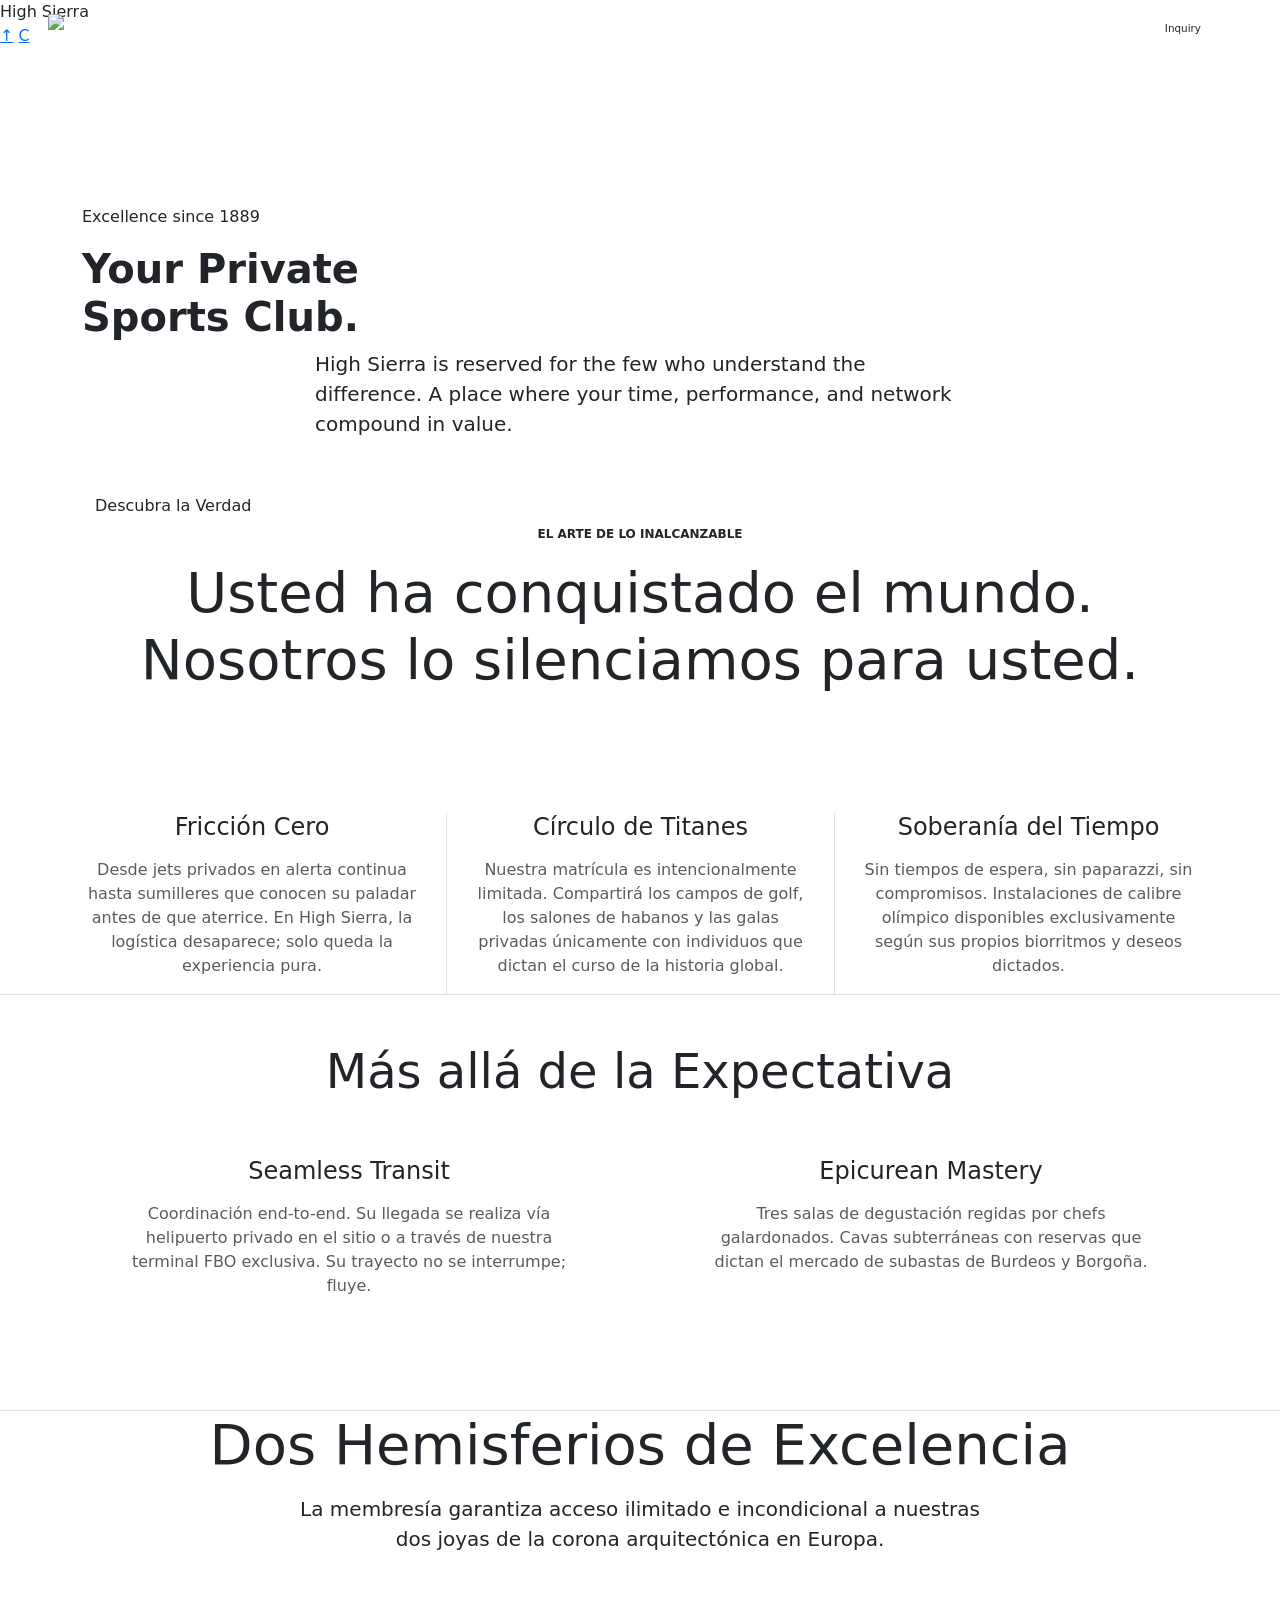
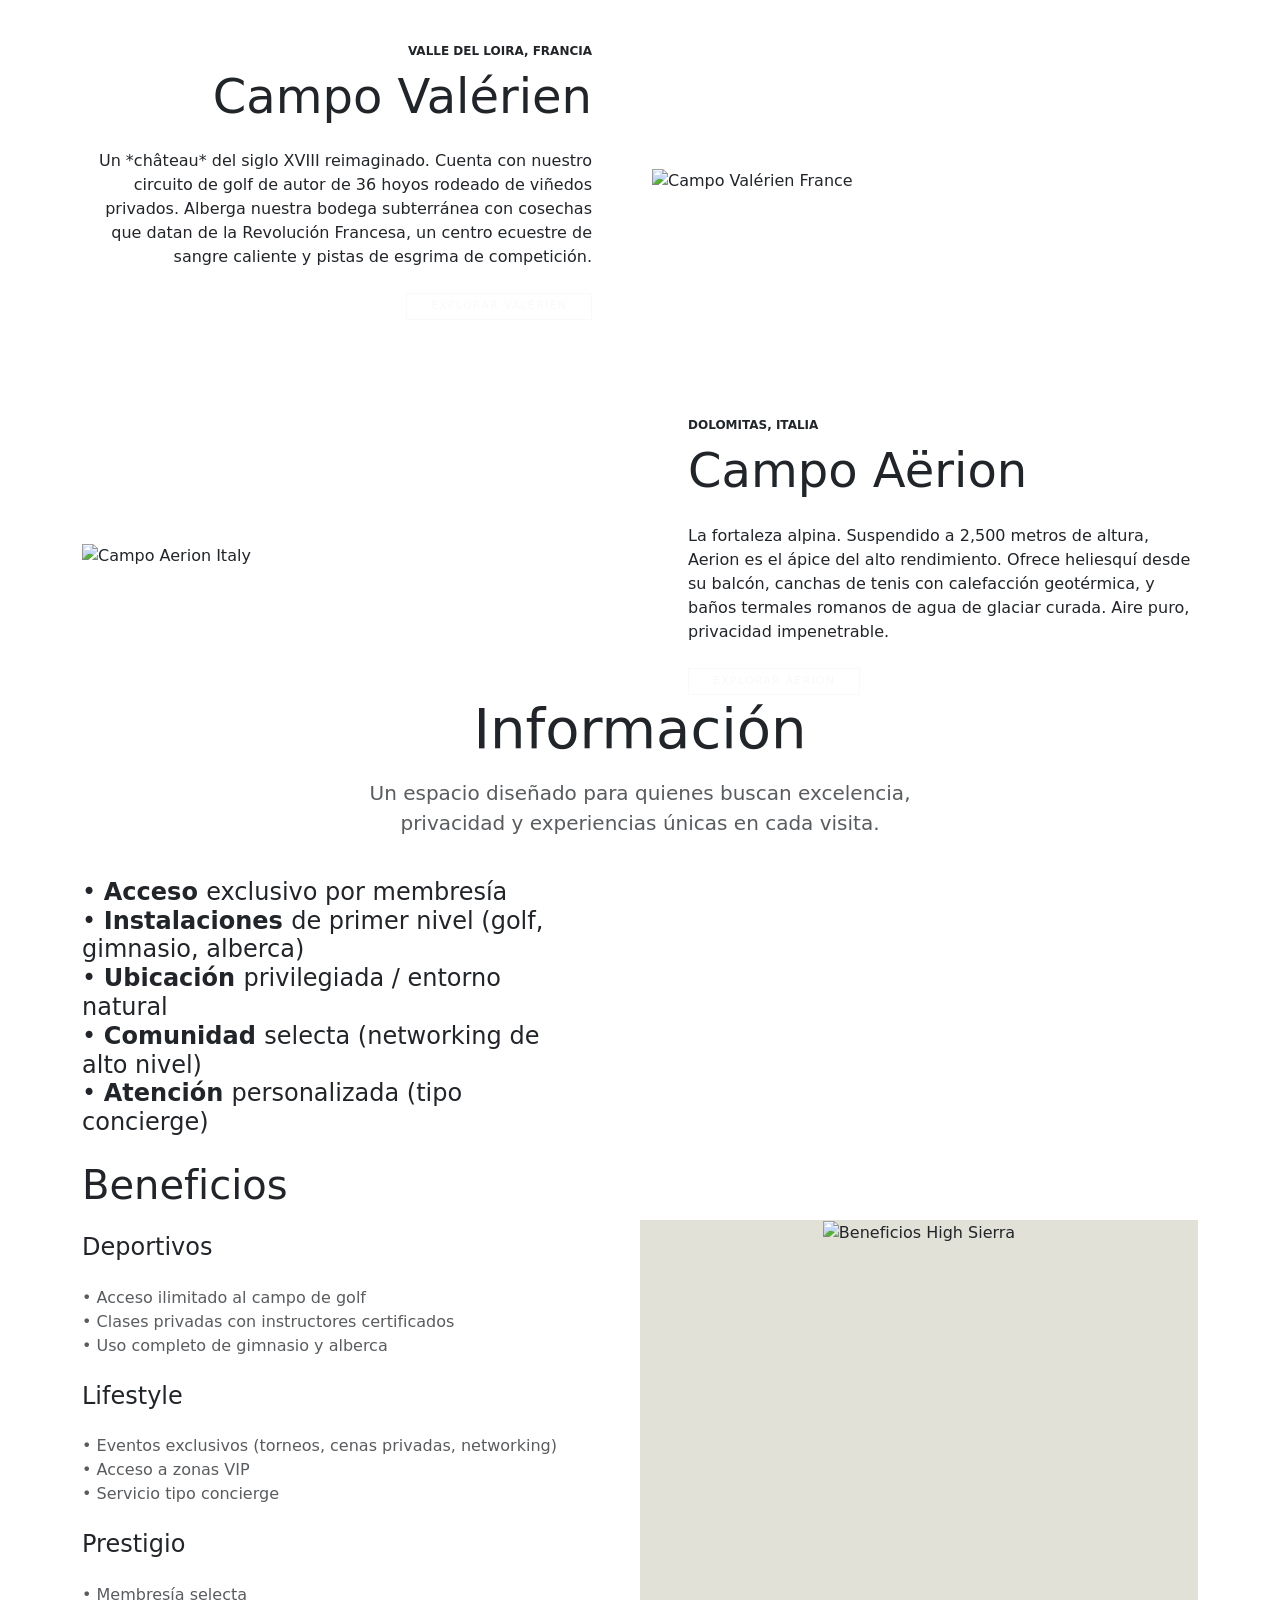
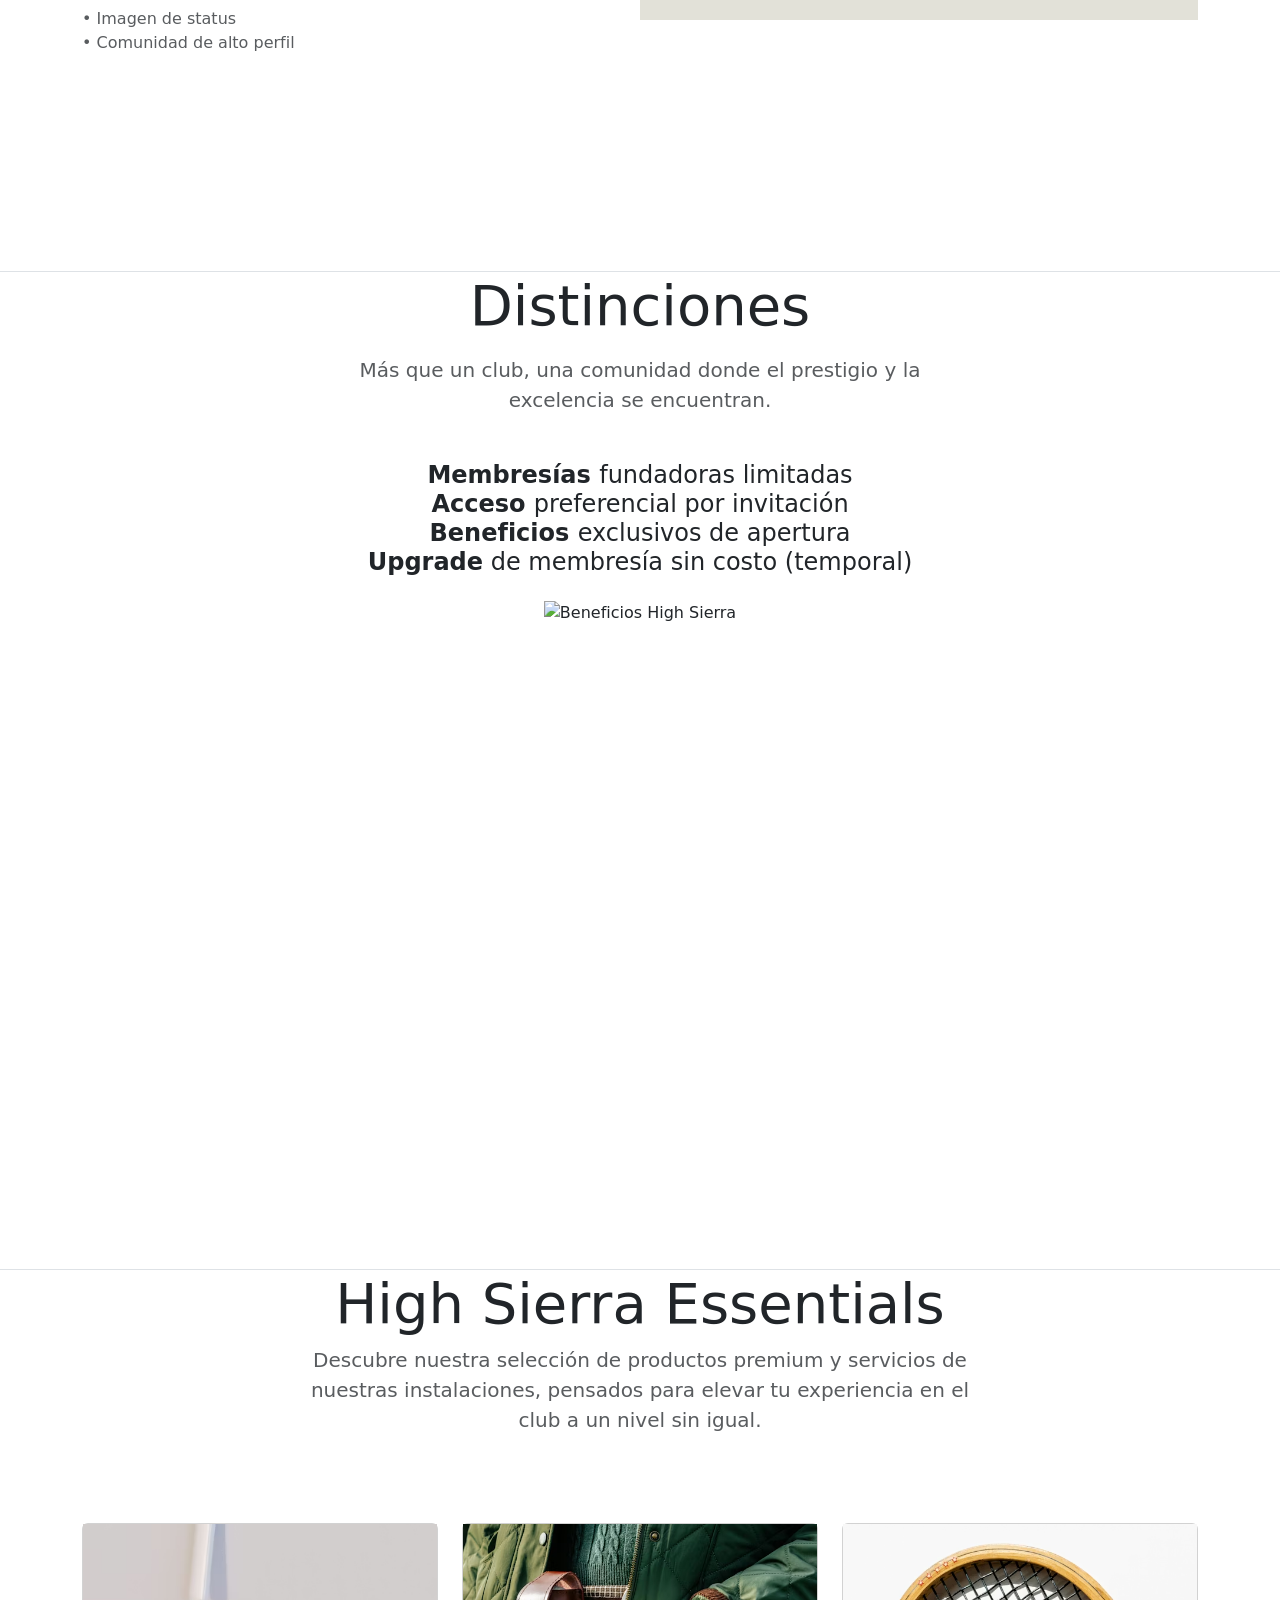
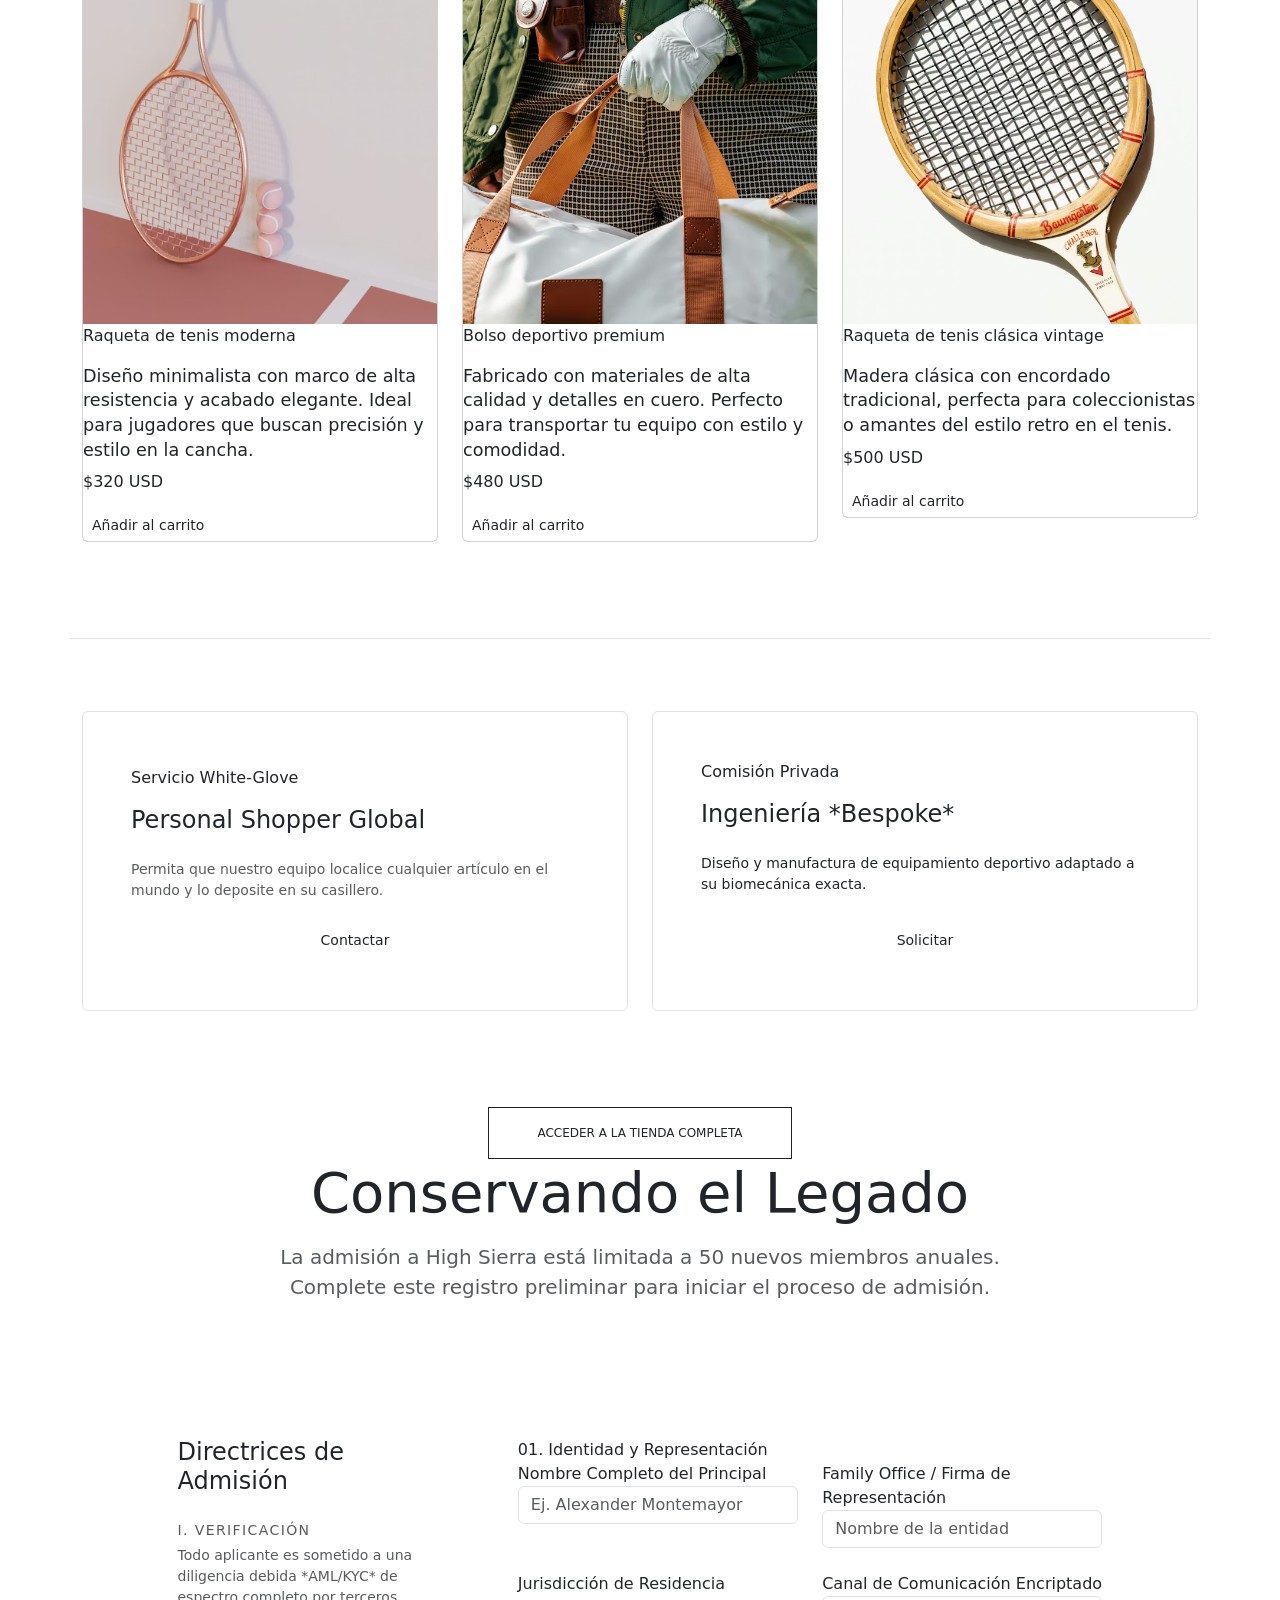
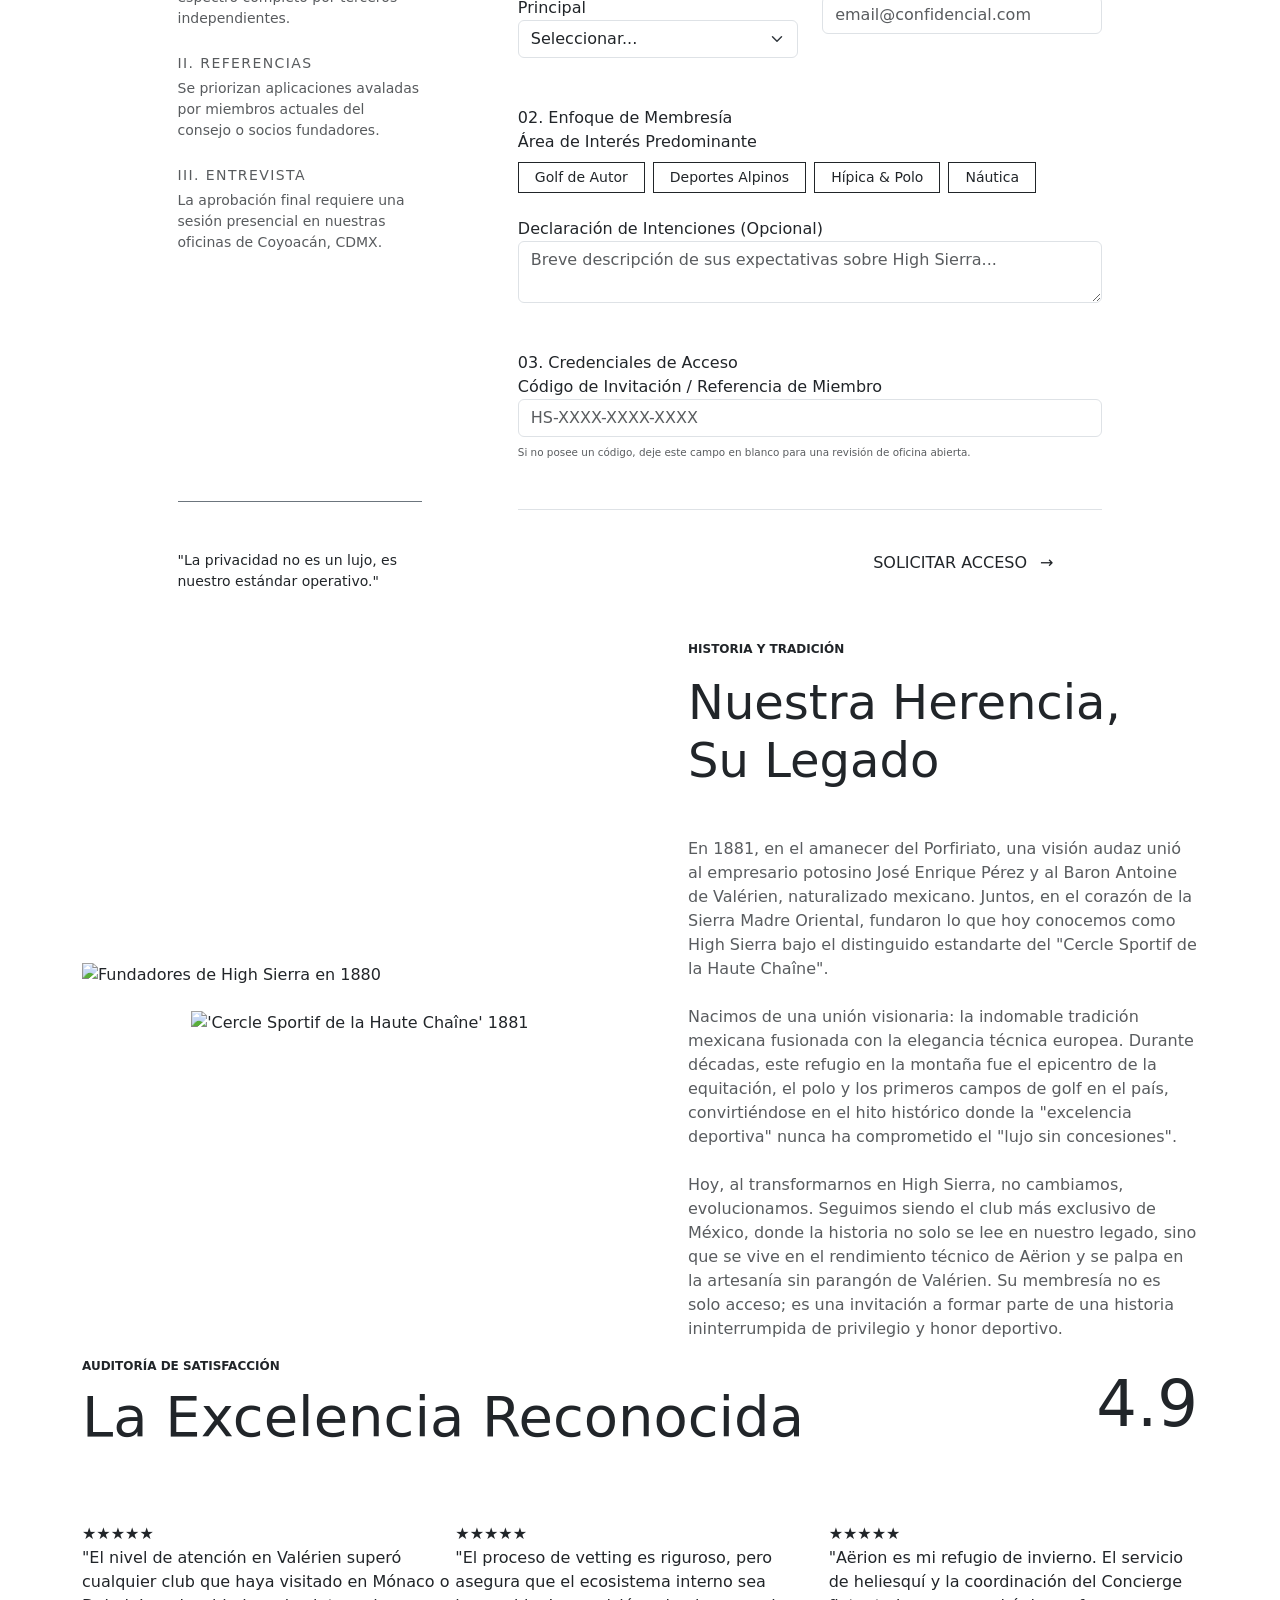
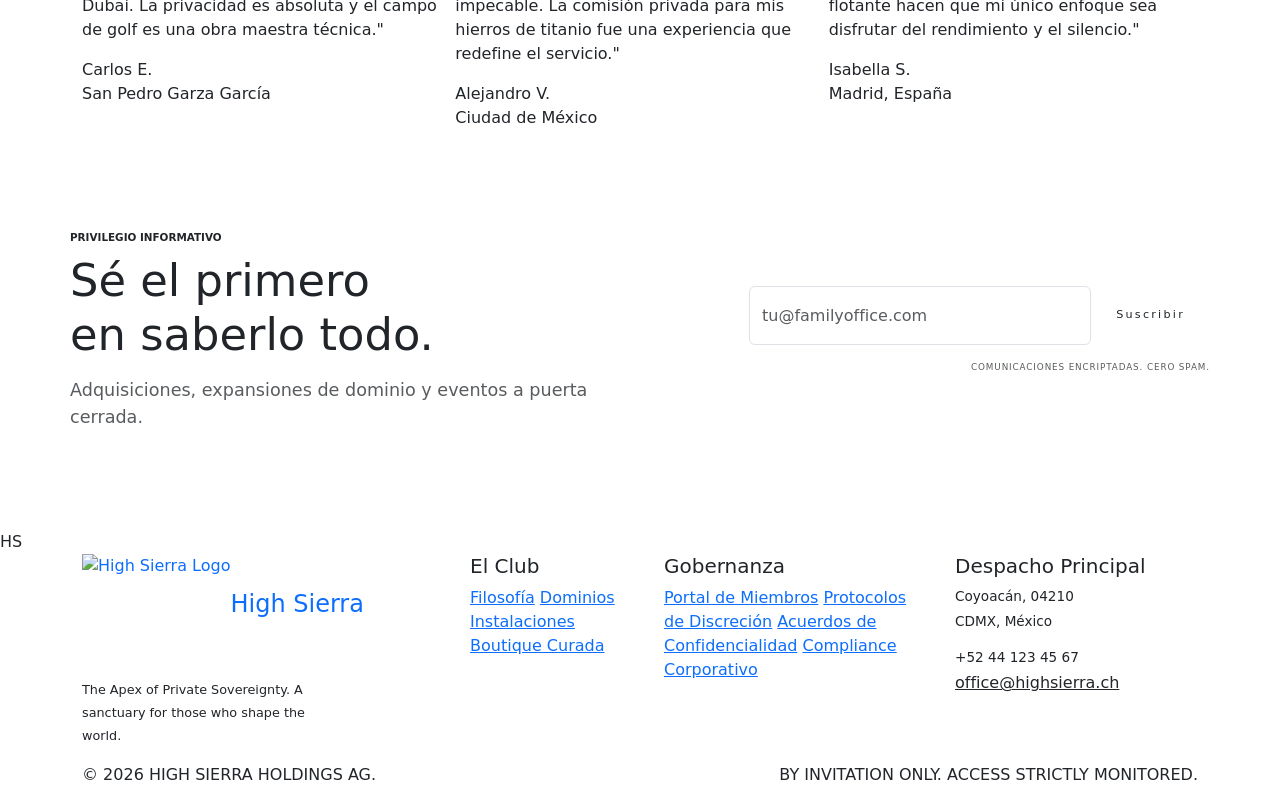
==== commit 60e5a2e4: "Restauracion del documento index.html" ====
--- a/index.html
+++ b/index.html
@@ -31,7 +31,7 @@
     <nav id="navbarMain" class="navbar navbar-expand-lg navbar-dark fixed-top navbar-hs">
         <div class="container-fluid px-4 px-lg-5">
             <a class="navbar-brand navbar-brand-hs d-flex align-items-center text-decoration-none hover-target" href="#">
-                <img src="resources/logo.webp" alt="High Sierra Logo" class="brand-logo-box">
+                <img src="resources/logo.png" alt="High Sierra Logo" class="brand-logo-box">
                 <span class="navbar-brand-text">High <span class="text-hs-copper">Sierra</span></span>
             </a>
             <button class="navbar-toggler border-0 hover-target" type="button" data-bs-toggle="collapse" data-bs-target="#navbarNav">
@@ -125,7 +125,7 @@
                     <button class="btn btn-outline-light btn-sm rounded-0 px-4 text-uppercase hover-target shadow-dramatic dark-mode" style="letter-spacing: 0.1em; font-size:0.7rem;">Explorar Valérien</button>
                 </div>
                 <div class="col-lg-6">
-                    <img src="resources/location_france.webp" alt="Campo Valérien France" class="img-fluid w-100 hover-target shadow-dramatic dark-mode" style="height: 450px; object-fit: cover; border: 1px solid var(--hs-bronze);">
+                    <img src="resources/location_france.jpg" alt="Campo Valérien France" class="img-fluid w-100 hover-target shadow-dramatic dark-mode" style="height: 450px; object-fit: cover; border: 1px solid var(--hs-bronze);">
                 </div>
             </div>
 
@@ -137,7 +137,7 @@
                     <button class="btn btn-outline-light btn-sm rounded-0 px-4 text-uppercase hover-target shadow-dramatic dark-mode" style="letter-spacing: 0.1em; font-size:0.7rem;">Explorar Aerion</button>
                 </div>
                 <div class="col-lg-6 order-lg-1">
-                    <img src="resources/location_italy.webp" alt="Campo Aerion Italy" class="img-fluid w-100 hover-target shadow-dramatic dark-mode" style="height: 450px; object-fit: cover; border: 1px solid var(--hs-bronze);">
+                    <img src="resources/location_italy.jpg" alt="Campo Aerion Italy" class="img-fluid w-100 hover-target shadow-dramatic dark-mode" style="height: 450px; object-fit: cover; border: 1px solid var(--hs-bronze);">
                 </div>
             </div>
         </div>
@@ -607,7 +607,7 @@
             <div class="row g-5">
                 <div class="col-lg-4 mb-4 mb-lg-0 reveal-up">
                     <a class="navbar-brand-hs d-flex align-items-center text-decoration-none mb-4 hover-target" href="#">
-                        <img src="resources/logo.webp" alt="High Sierra Logo" class="brand-logo-box" style="height: 100px;"> <span class="navbar-brand-text text-hs-pure-white" style="font-size: 1.5rem;">High <span class="text-hs-copper">Sierra</span></span>
+                        <img src="resources/logo.png" alt="High Sierra Logo" class="brand-logo-box" style="height: 100px;"> <span class="navbar-brand-text text-hs-pure-white" style="font-size: 1.5rem;">High <span class="text-hs-copper">Sierra</span></span>
                     </a>
                     <p class="fw-light text-hs-sage-grey" style="font-size: 0.8rem; line-height: 1.8; max-width: 250px;">
                         The Apex of Private Sovereignty. A sanctuary for those who shape the world.
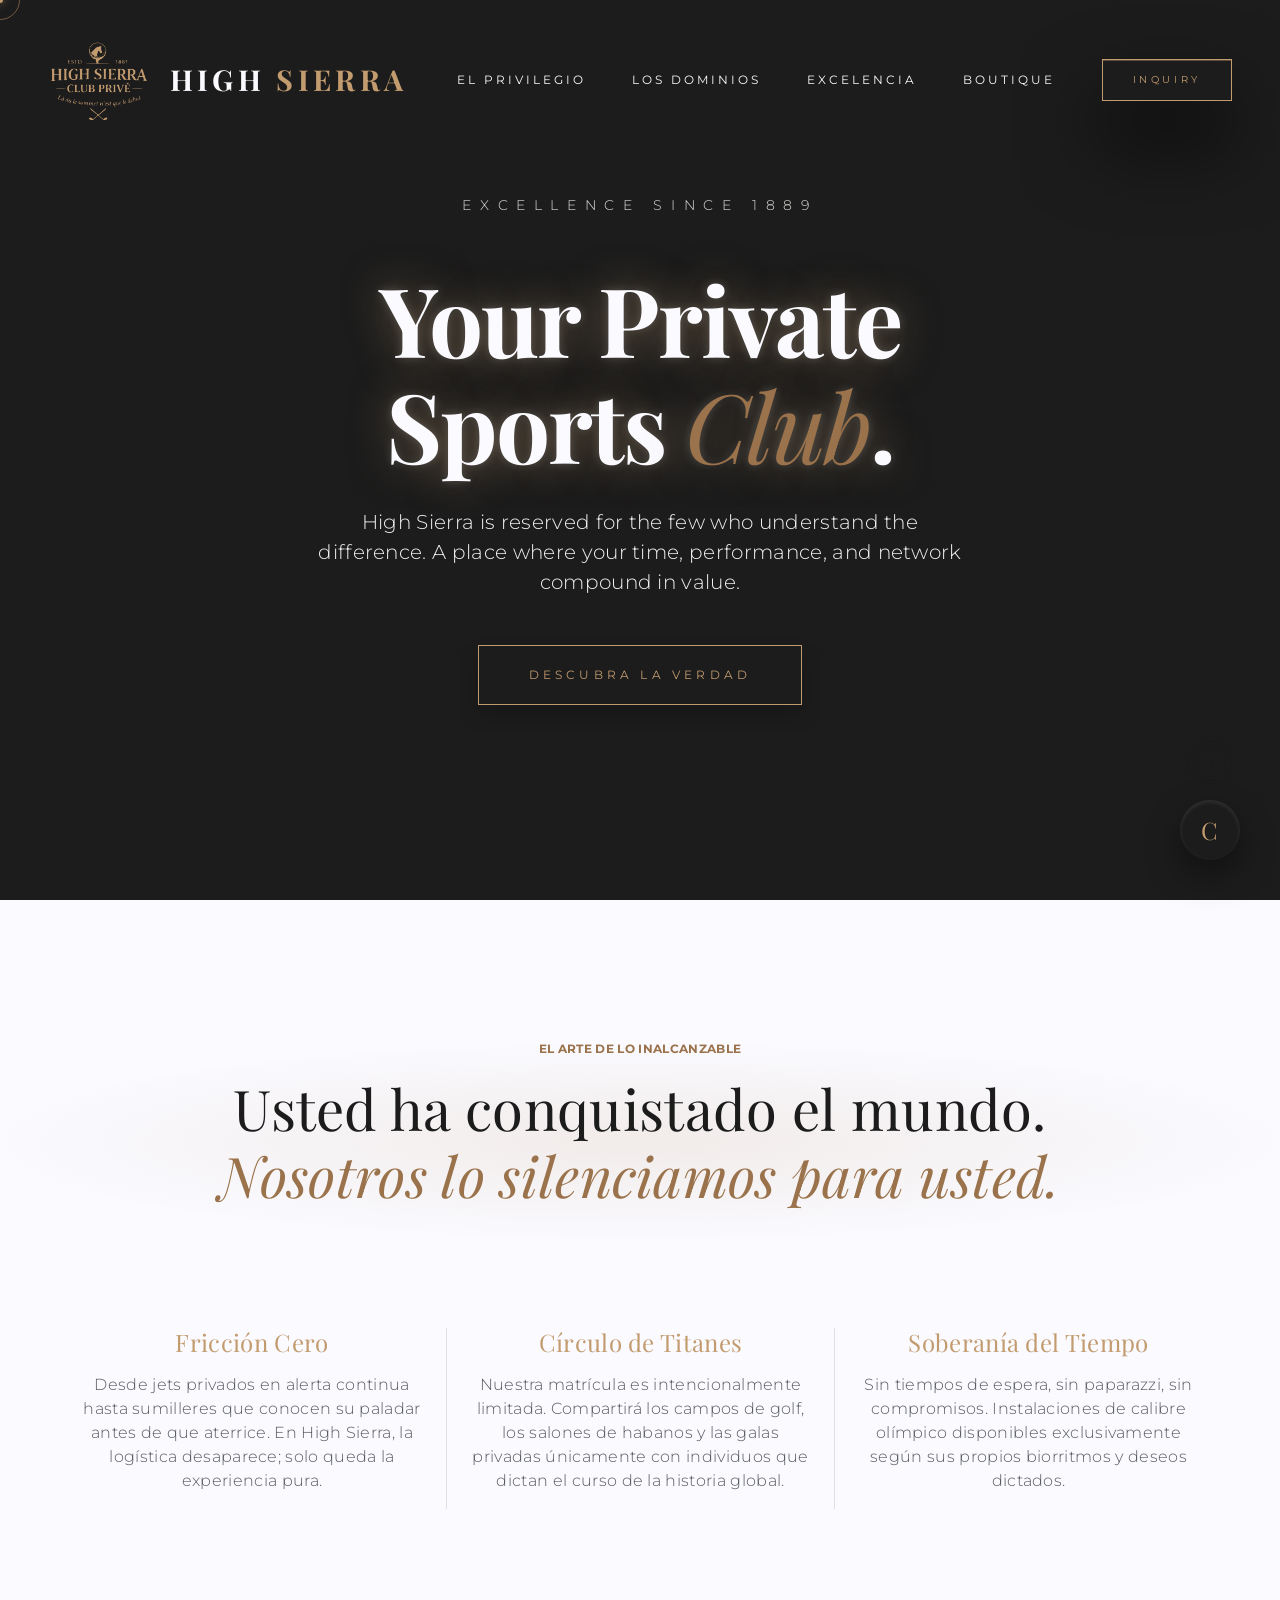
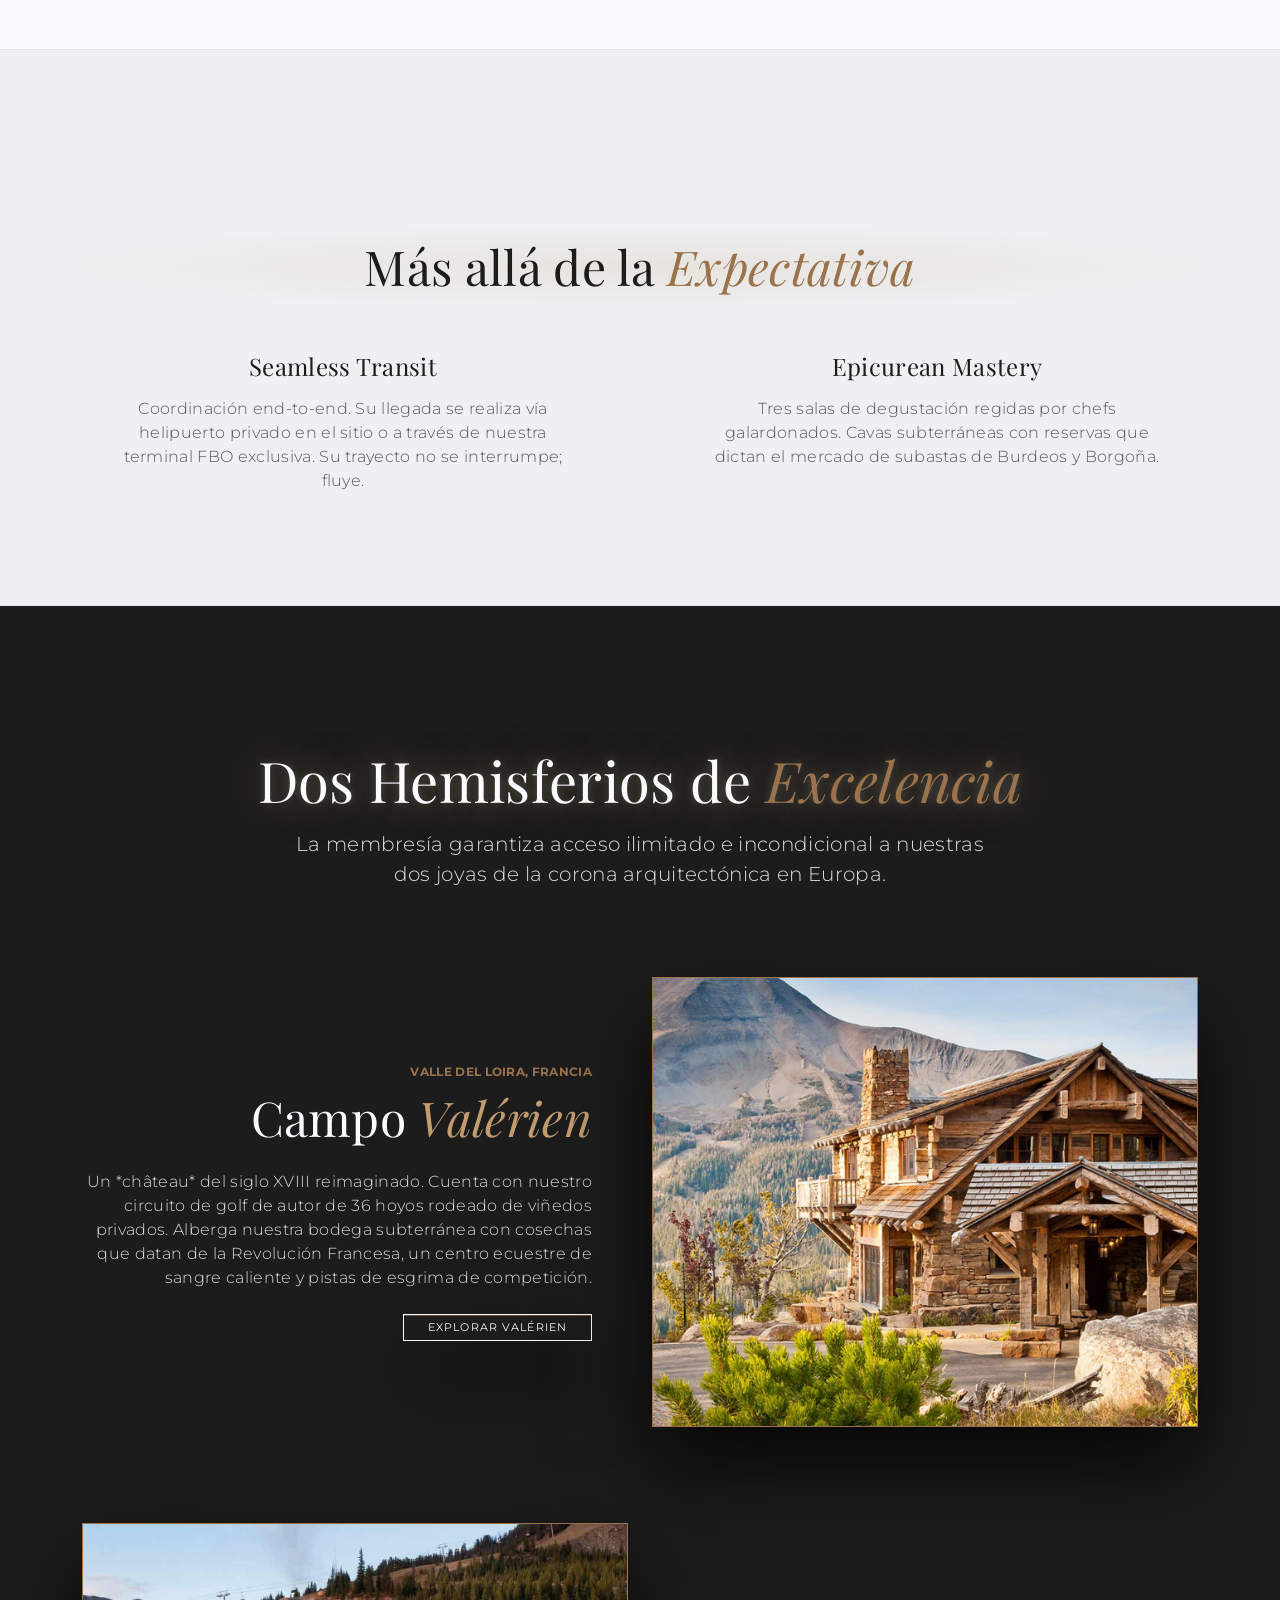
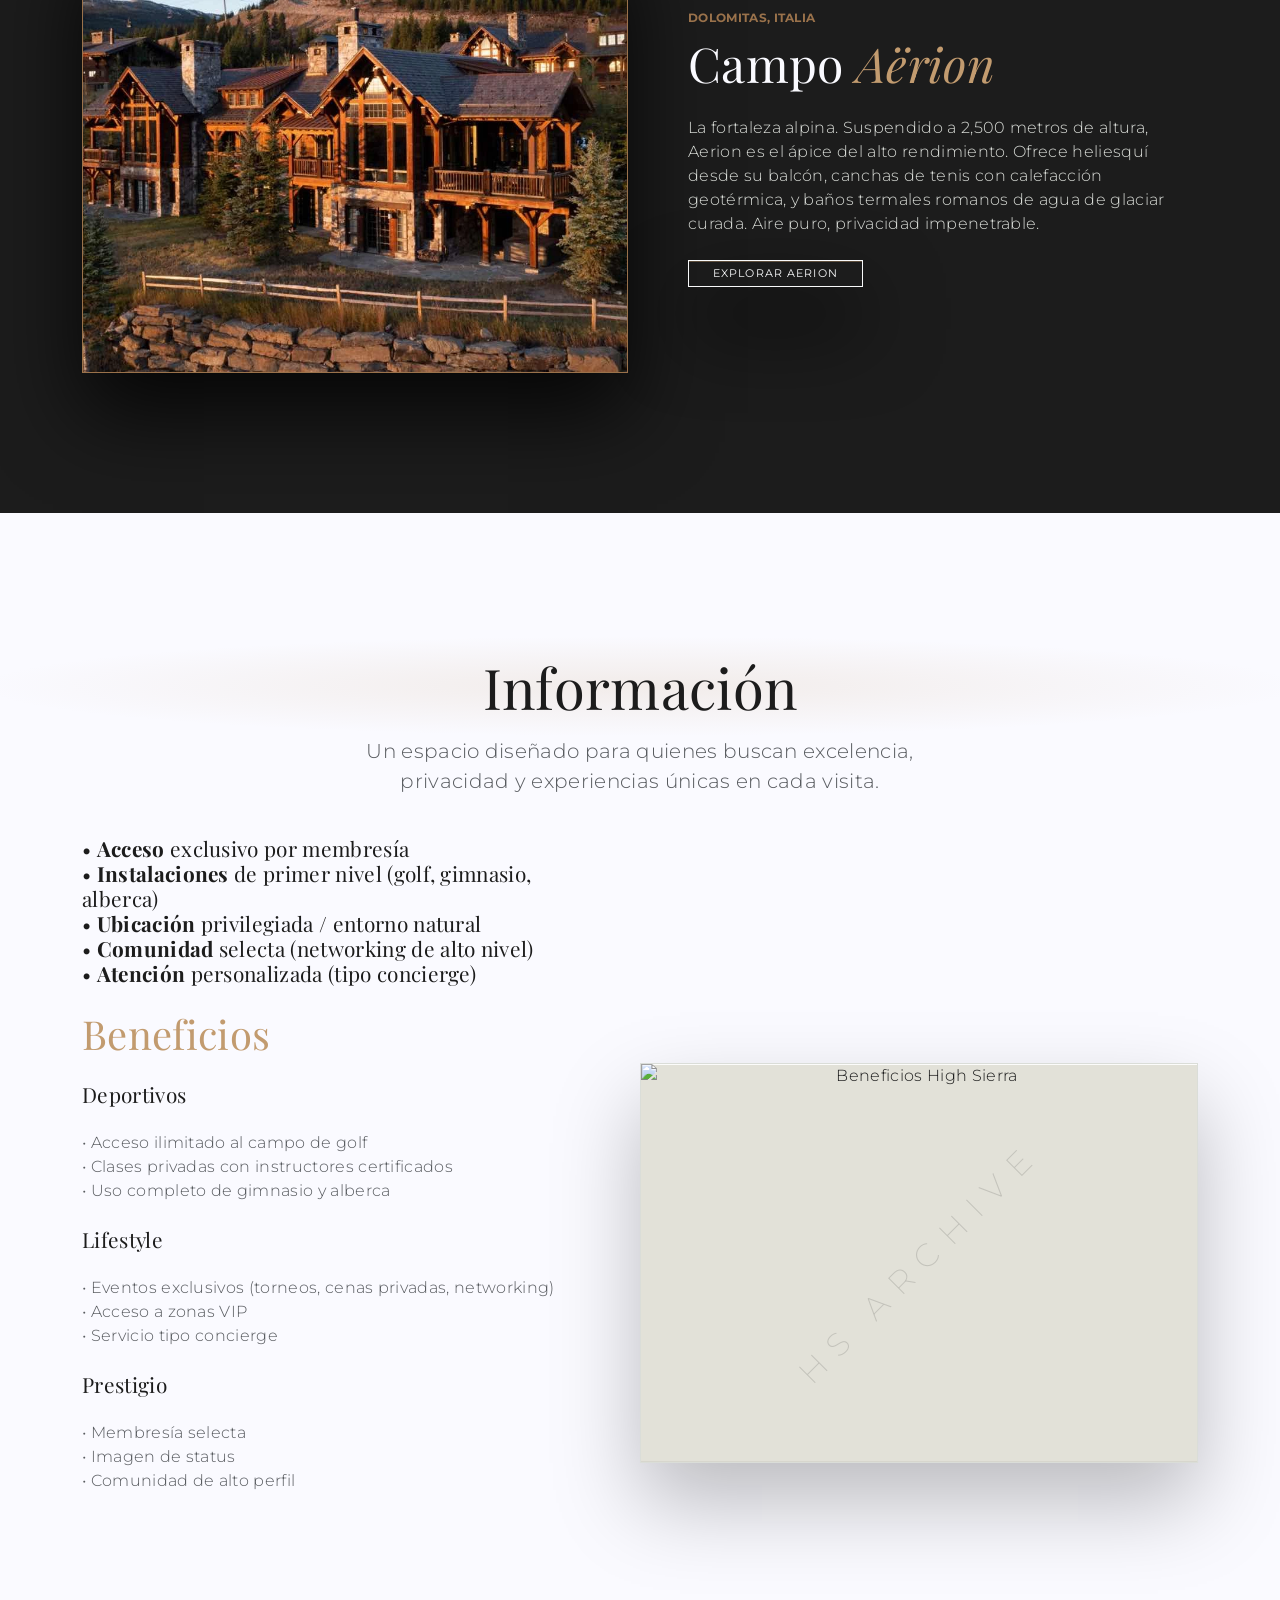
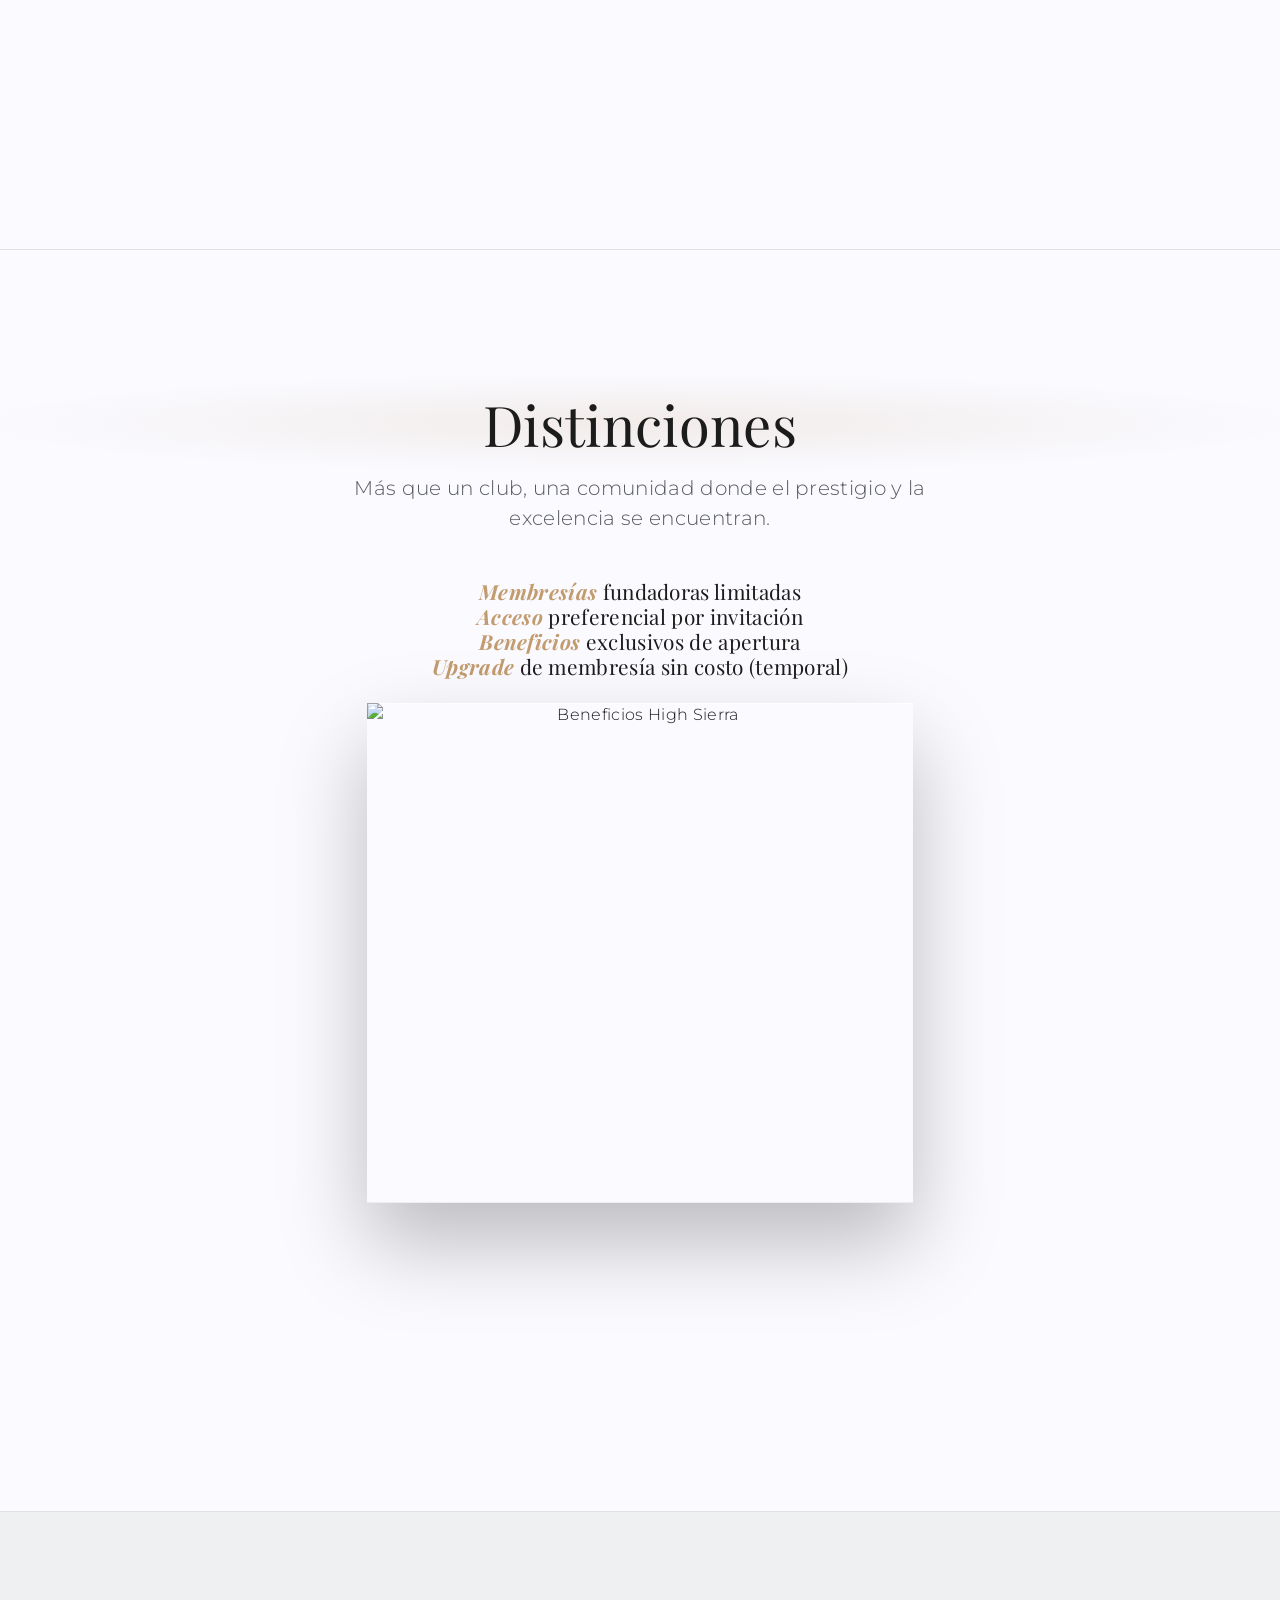
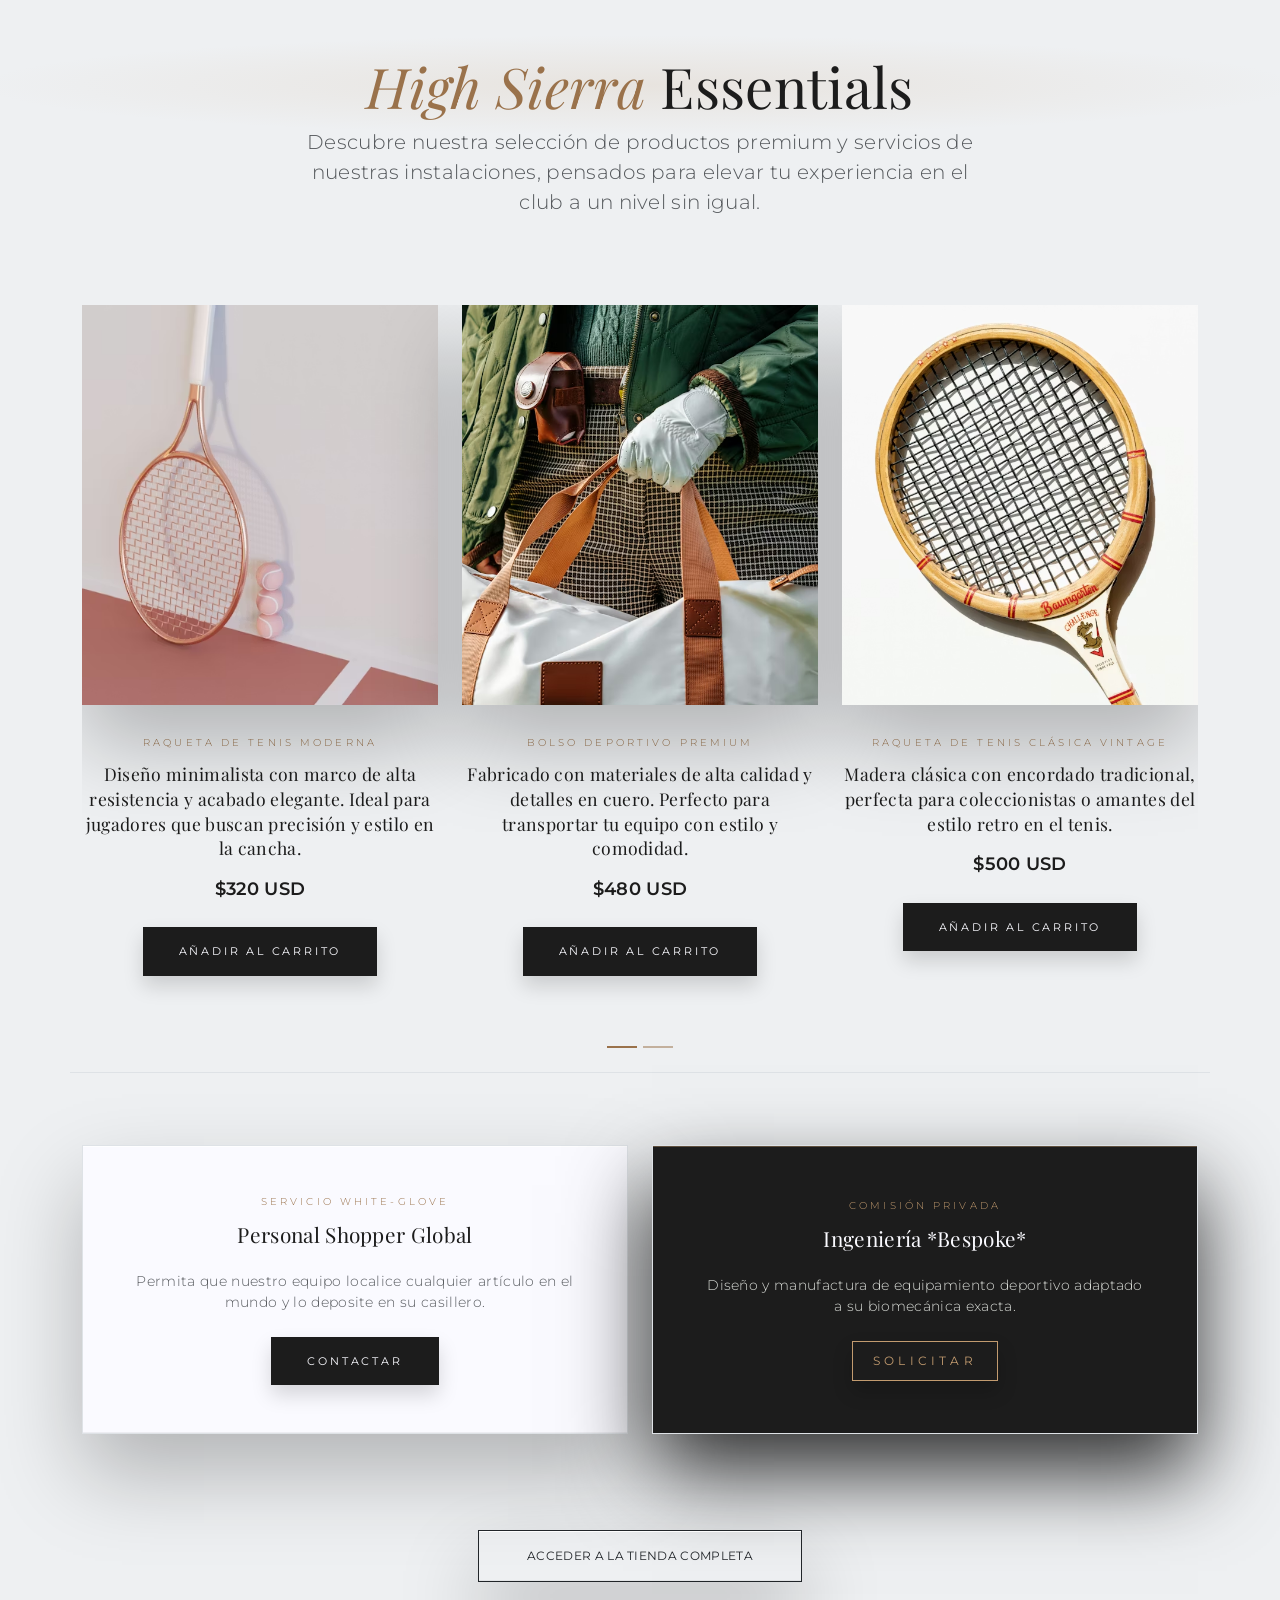
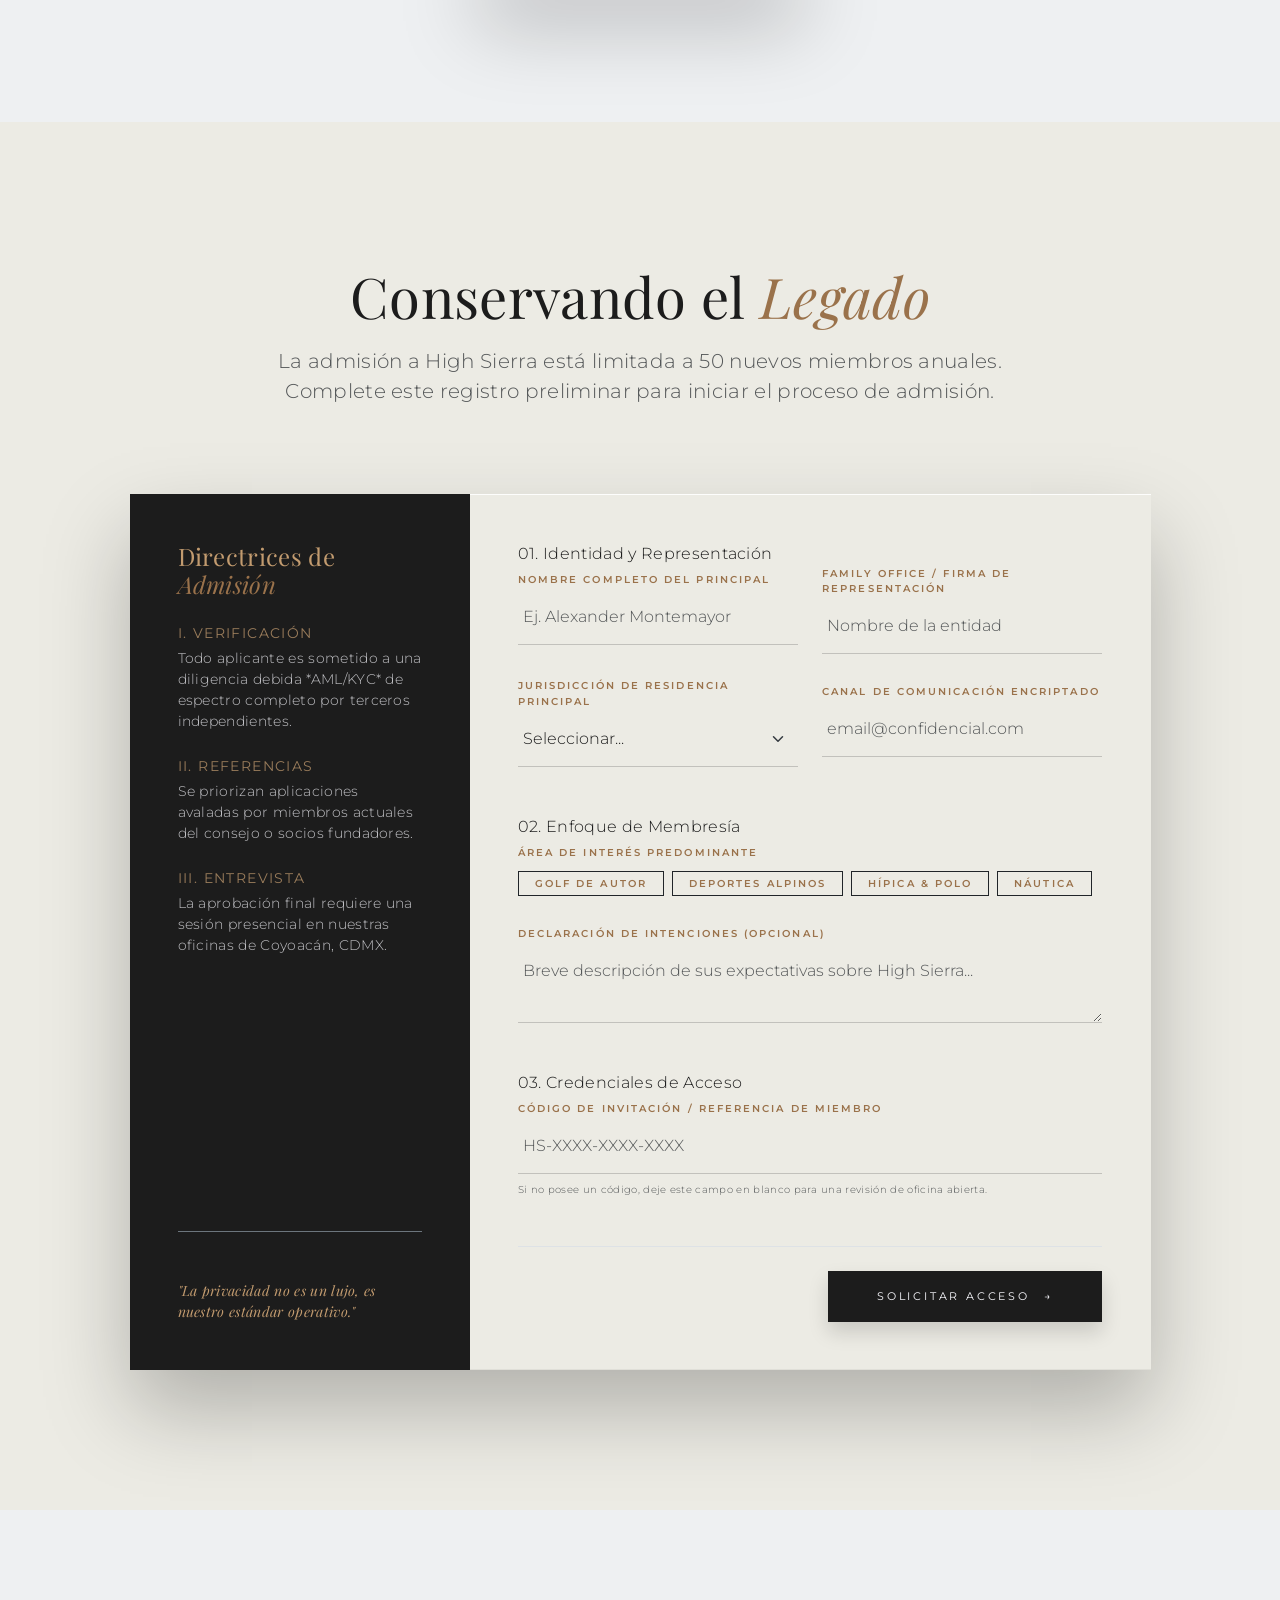
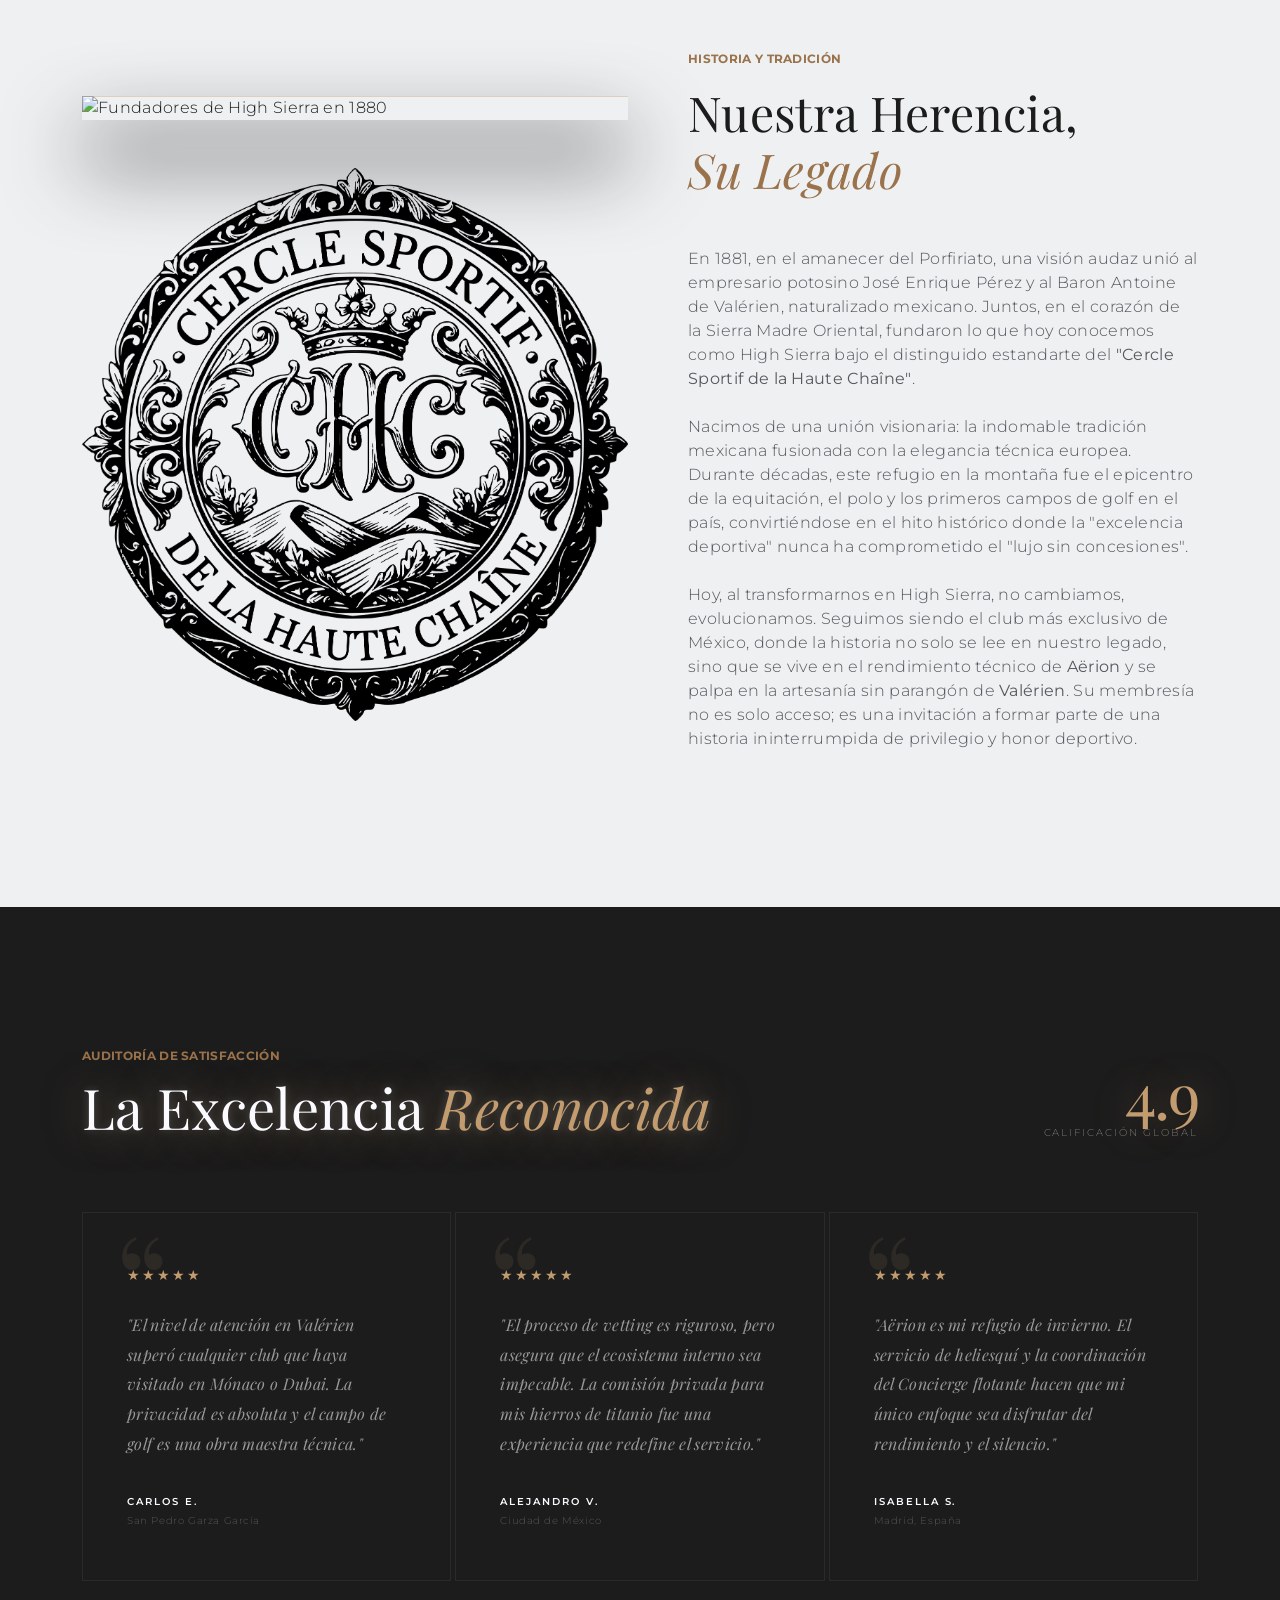
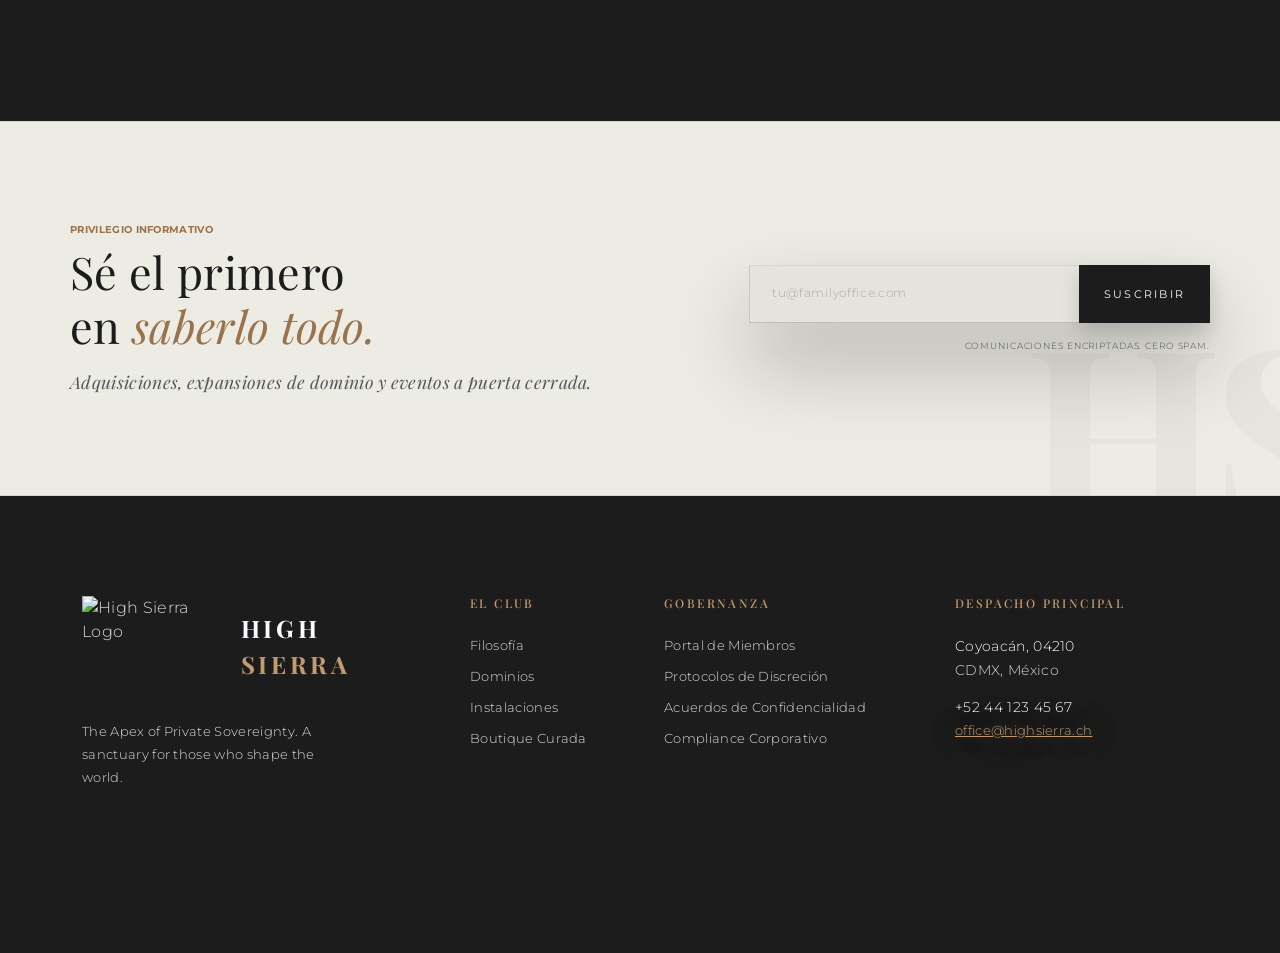
==== commit b57b6dec: "Se quitan bordes de la pagina" ====
--- a/index.html
+++ b/index.html
@@ -31,7 +31,7 @@
     <nav id="navbarMain" class="navbar navbar-expand-lg navbar-dark fixed-top navbar-hs">
         <div class="container-fluid px-4 px-lg-5">
             <a class="navbar-brand navbar-brand-hs d-flex align-items-center text-decoration-none hover-target" href="#">
-                <img src="resources/logo.png" alt="High Sierra Logo" class="brand-logo-box">
+                <img src="resources/logo.webp" alt="High Sierra Logo" class="brand-logo-box">
                 <span class="navbar-brand-text">High <span class="text-hs-copper">Sierra</span></span>
             </a>
             <button class="navbar-toggler border-0 hover-target" type="button" data-bs-toggle="collapse" data-bs-target="#navbarNav">
@@ -125,7 +125,7 @@
                     <button class="btn btn-outline-light btn-sm rounded-0 px-4 text-uppercase hover-target shadow-dramatic dark-mode" style="letter-spacing: 0.1em; font-size:0.7rem;">Explorar Valérien</button>
                 </div>
                 <div class="col-lg-6">
-                    <img src="resources/location_france.jpg" alt="Campo Valérien France" class="img-fluid w-100 hover-target shadow-dramatic dark-mode" style="height: 450px; object-fit: cover; border: 1px solid var(--hs-bronze);">
+                    <img src="resources/location_france.webp" alt="Campo Valérien France" class="img-fluid w-100 hover-target shadow-dramatic dark-mode" style="height: 450px; object-fit: cover; border: 1px solid var(--hs-bronze);">
                 </div>
             </div>
 
@@ -137,7 +137,7 @@
                     <button class="btn btn-outline-light btn-sm rounded-0 px-4 text-uppercase hover-target shadow-dramatic dark-mode" style="letter-spacing: 0.1em; font-size:0.7rem;">Explorar Aerion</button>
                 </div>
                 <div class="col-lg-6 order-lg-1">
-                    <img src="resources/location_italy.jpg" alt="Campo Aerion Italy" class="img-fluid w-100 hover-target shadow-dramatic dark-mode" style="height: 450px; object-fit: cover; border: 1px solid var(--hs-bronze);">
+                    <img src="resources/location_italy.webp" alt="Campo Aerion Italy" class="img-fluid w-100 hover-target shadow-dramatic dark-mode" style="height: 450px; object-fit: cover; border: 1px solid var(--hs-bronze);">
                 </div>
             </div>
         </div>
@@ -523,8 +523,8 @@
         <div class="container">
             <div class="row align-items-center">
                 <div class="col-lg-6 mb-5 mb-lg-0 reveal-up">
-                    <img src="resources/gemini_generated_image.png" alt="Fundadores de High Sierra en 1880" class="img-fluid mb-4 shadow-dramatic dark-mode" style="border: 1px solid var(--hs-bronze);">
-                    <img src="resources/csa_1881.png" alt="'Cercle Sportif de la Haute Chaîne' 1881" class="img-fluid shadow-dramatic dark-mode ms-auto d-block" style="border: 1px solid var(--hs-bronze); max-width: 80%;">
+                    <img src="Imágenes\country_club_pics\Gemini_Generated_Image_pozznppozznppozz.png" alt="Fundadores de High Sierra en 1880" class="img-fluid mb-4 shadow-dramatic dark-mode" ><br>
+                    <img src="Imágenes\Logos\ClubLogoCl.png" alt="'Cercle Sportif de la Haute Chaîne' 1881">
                 </div>
                 <div class="col-lg-6 ps-lg-5 reveal-up" style="transition-delay: 0.2s;">
                     <p class="text-uppercase text-hs-bronze fw-bold mb-3 letter-spacing-lg" style="font-size: 0.75rem;">Historia y Tradición</p>
--- a/style.css
+++ b/style.css
@@ -1,11 +1,3 @@
-<<<<<<< HEAD
-/* =========================================================
-   1. SECCIÓN: ACERCA DE NOSOTROS (Corrección de Imágenes)
-========================================================= */
-.acerca-nosotros {
-  background: var(--hs-pure-white);
-  padding: 100px 0;
-=======
 :root {
     /* Paleta Base */
     --hs-carbon: #1C1C1C;
@@ -414,7 +406,6 @@
 
 .acerca-nosotros {
   background: var(--crema);
->>>>>>> 14f75324207249fe49c6c00d0be9fe52bcfd4528
 }
 
 .acerca-grid {
@@ -424,66 +415,6 @@
   align-items: center;
 }
 
-<<<<<<< HEAD
-/* El contenedor flex permite manipular las imágenes como capas */
-.composicion-imagenes {
-  display: flex;
-  align-items: flex-start;
-  position: relative;
-}
-
-.img-historia-1 {
-  width: 65%;
-  border-radius: 4px;
-  box-shadow: 0 15px 35px rgba(0,0,0,0.1);
-  z-index: 2; /* Capa superior */
-}
-
-.img-historia-2 {
-  width: 45%;
-  border-radius: 4px;
-  box-shadow: 0 15px 35px rgba(0,0,0,0.1);
-  margin-top: 15%; /* Desfase vertical */
-  margin-left: -10%; /* Desfase horizontal para crear superposición */
-  z-index: 1; /* Capa inferior */
-}
-
-/* =========================================================
-   2. SECCIONES HERA (Reseñas, Newsletter y Footer)
-========================================================= */
-/* Animaciones de aparición suave */
-[data-reveal] {
-  opacity: 0;
-  transform: translateY(32px);
-  transition: opacity 1.2s cubic-bezier(0.25, 1, 0.5, 1), transform 1.2s cubic-bezier(0.25, 1, 0.5, 1);
-}
-[data-reveal].visible {
-  opacity: 1;
-  transform: translateY(0);
-}
-[data-reveal][data-delay="1"] { transition-delay: 0.12s; }
-[data-reveal][data-delay="2"] { transition-delay: 0.24s; }
-
-/* Reseñas */
-.seccion-resenas { background-color: var(--hs-sand); padding: 100px 0; text-align: center; }
-.resenas-grid { display: grid; grid-template-columns: repeat(auto-fit, minmax(300px, 1fr)); gap: 40px; margin-top: 50px; }
-.tarjeta-resena { background: var(--hs-pure-white); padding: 40px; border-radius: 4px; box-shadow: 0 10px 30px rgba(0,0,0,0.05); }
-
-/* Newsletter */
-.seccion-newsletter { background-color: var(--hs-carbon); color: var(--hs-pure-white); padding: 100px 0; text-align: center; }
-.nl-form { display: flex; justify-content: center; gap: 10px; margin-top: 30px; }
-.nl-input { padding: 15px 20px; width: 300px; border: 1px solid var(--hs-carbon-soft); background: var(--hs-carbon-soft); color: white; border-radius: 4px; }
-.nl-btn { padding: 15px 30px; background: var(--hs-pure-white); color: var(--hs-carbon); border: none; cursor: pointer; border-radius: 4px; font-weight: 600; transition: background 0.3s; }
-.nl-btn:hover { background: var(--hs-copper); color: white; }
-
-/* Footer */
-.footer-hs { background-color: var(--hs-carbon); padding: 60px 0 20px; color: var(--hs-sage-grey); border-top: 1px solid rgba(255,255,255,0.1); }
-.footer-grid { display: grid; grid-template-columns: 2fr 1fr 1fr; gap: 40px; }
-.footer-logo { max-width: 150px; margin-bottom: 20px; }
-.footer-links { list-style: none; padding: 0; }
-.footer-links li { margin-bottom: 10px; }
-.footer-bottom { text-align: center; margin-top: 50px; padding-top: 20px; border-top: 1px solid rgba(255,255,255,0.1); font-size: 0.9em; }
-=======
 .acerca-imagen img {
   width: 100%;
   height: auto;
@@ -1280,5 +1211,4 @@
     .nl-form { flex-direction: column; }
     .nl-input { border-right: 1px solid rgba(28, 28, 28, 0.14); border-bottom: none; }
     .nl-btn   { width: 100%; padding: 16px; }
-}
->>>>>>> 14f75324207249fe49c6c00d0be9fe52bcfd4528
+}
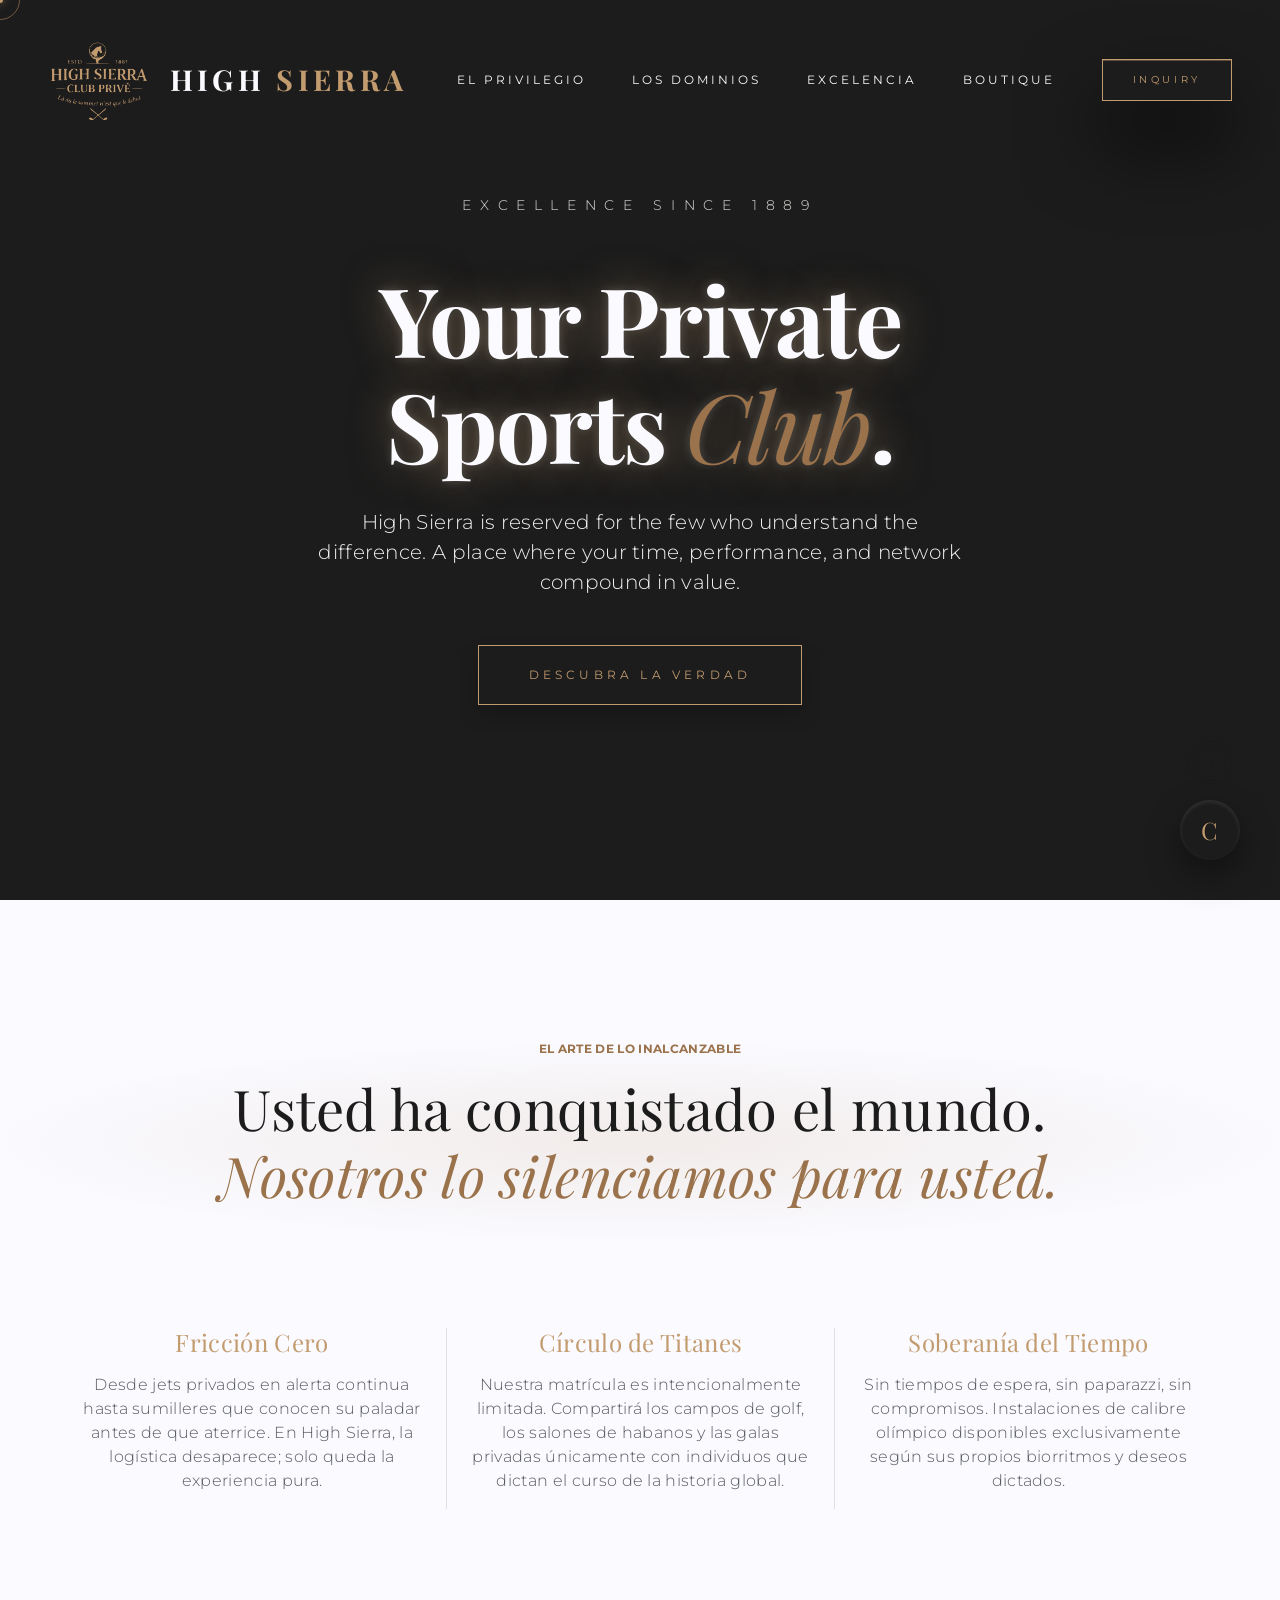
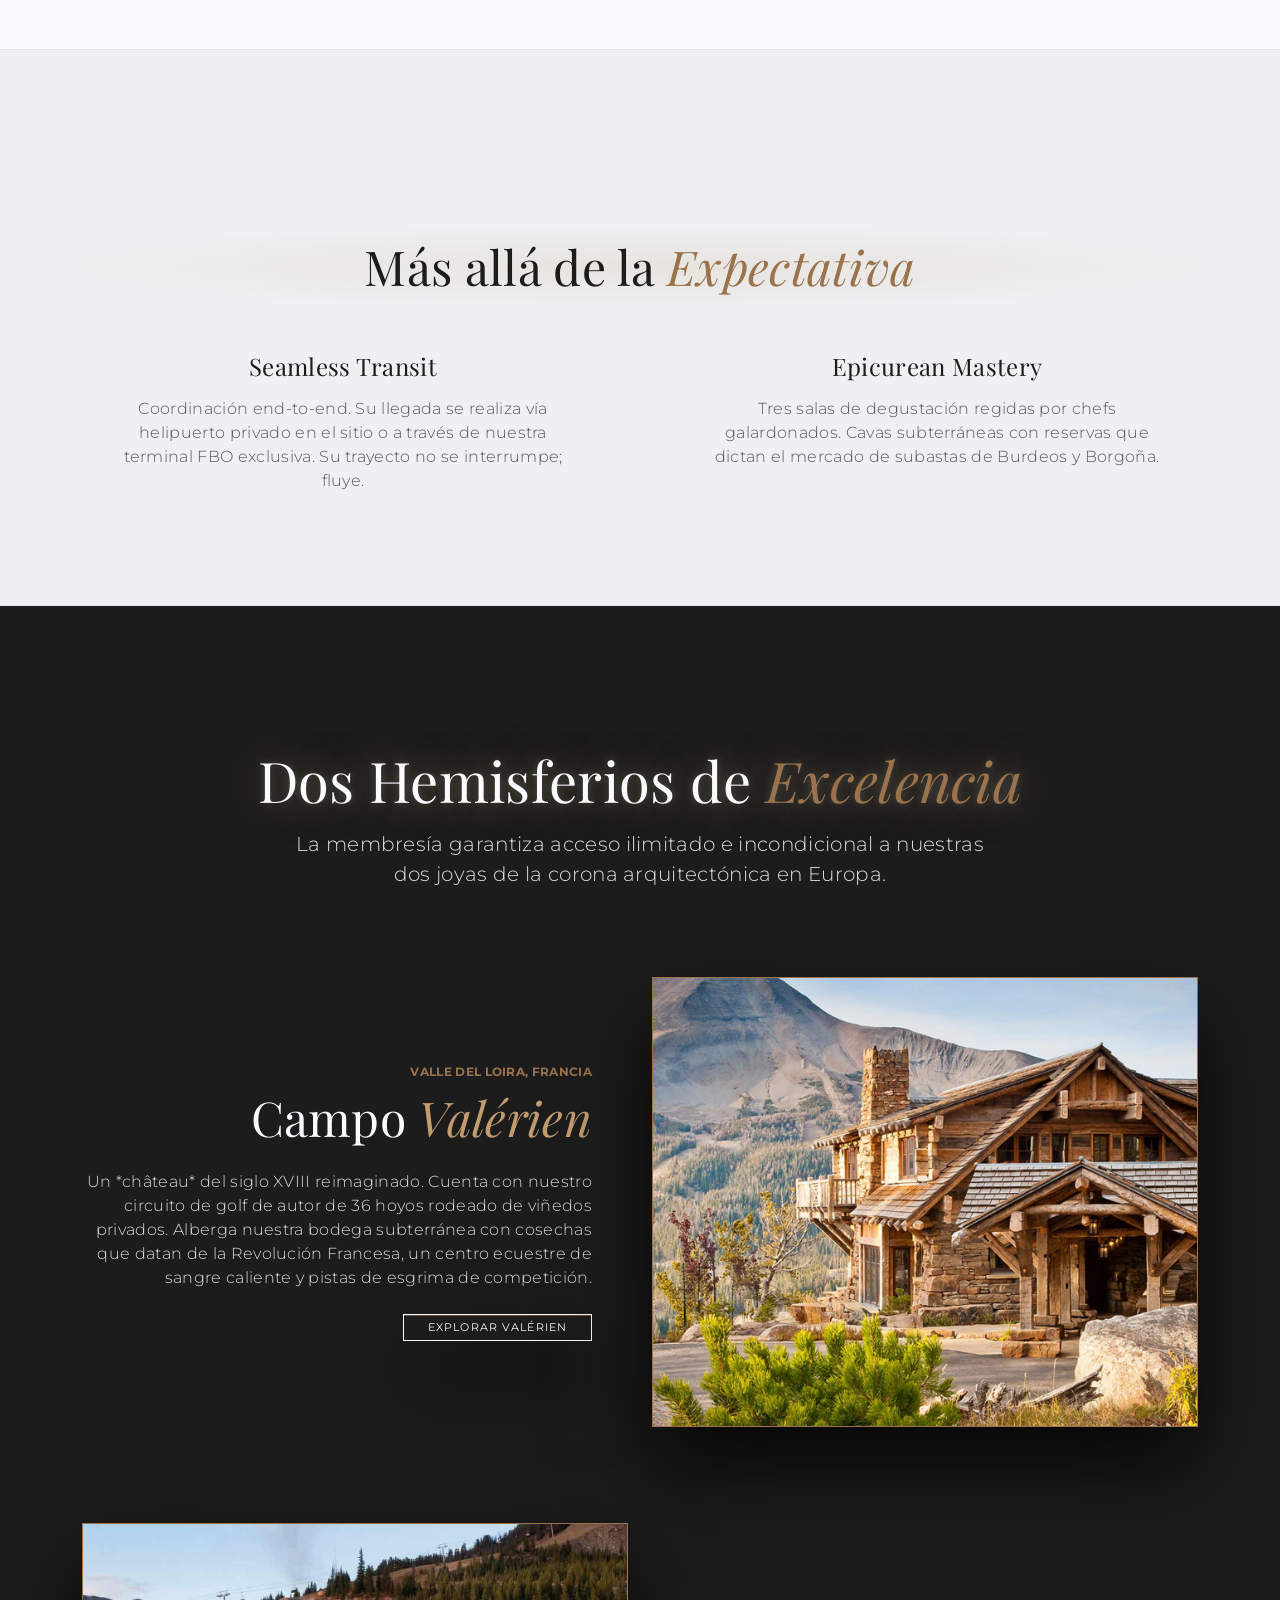
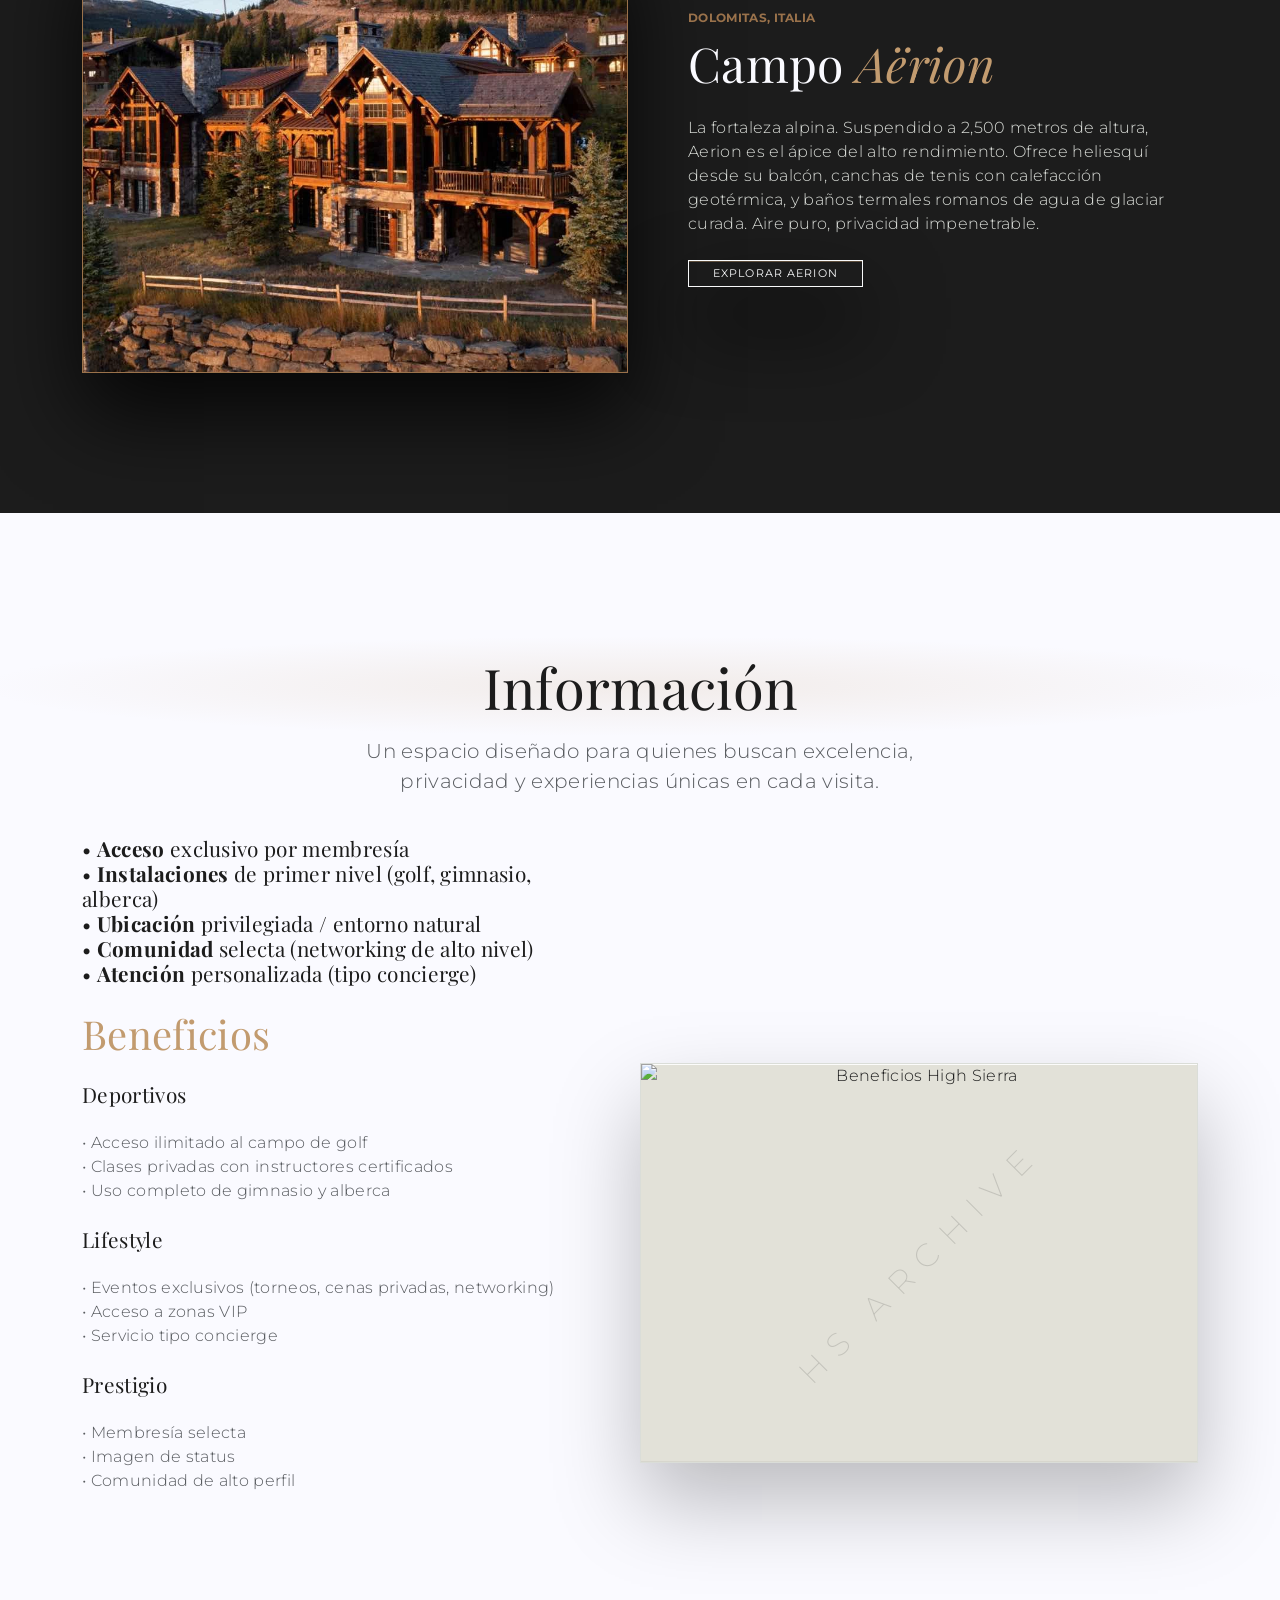
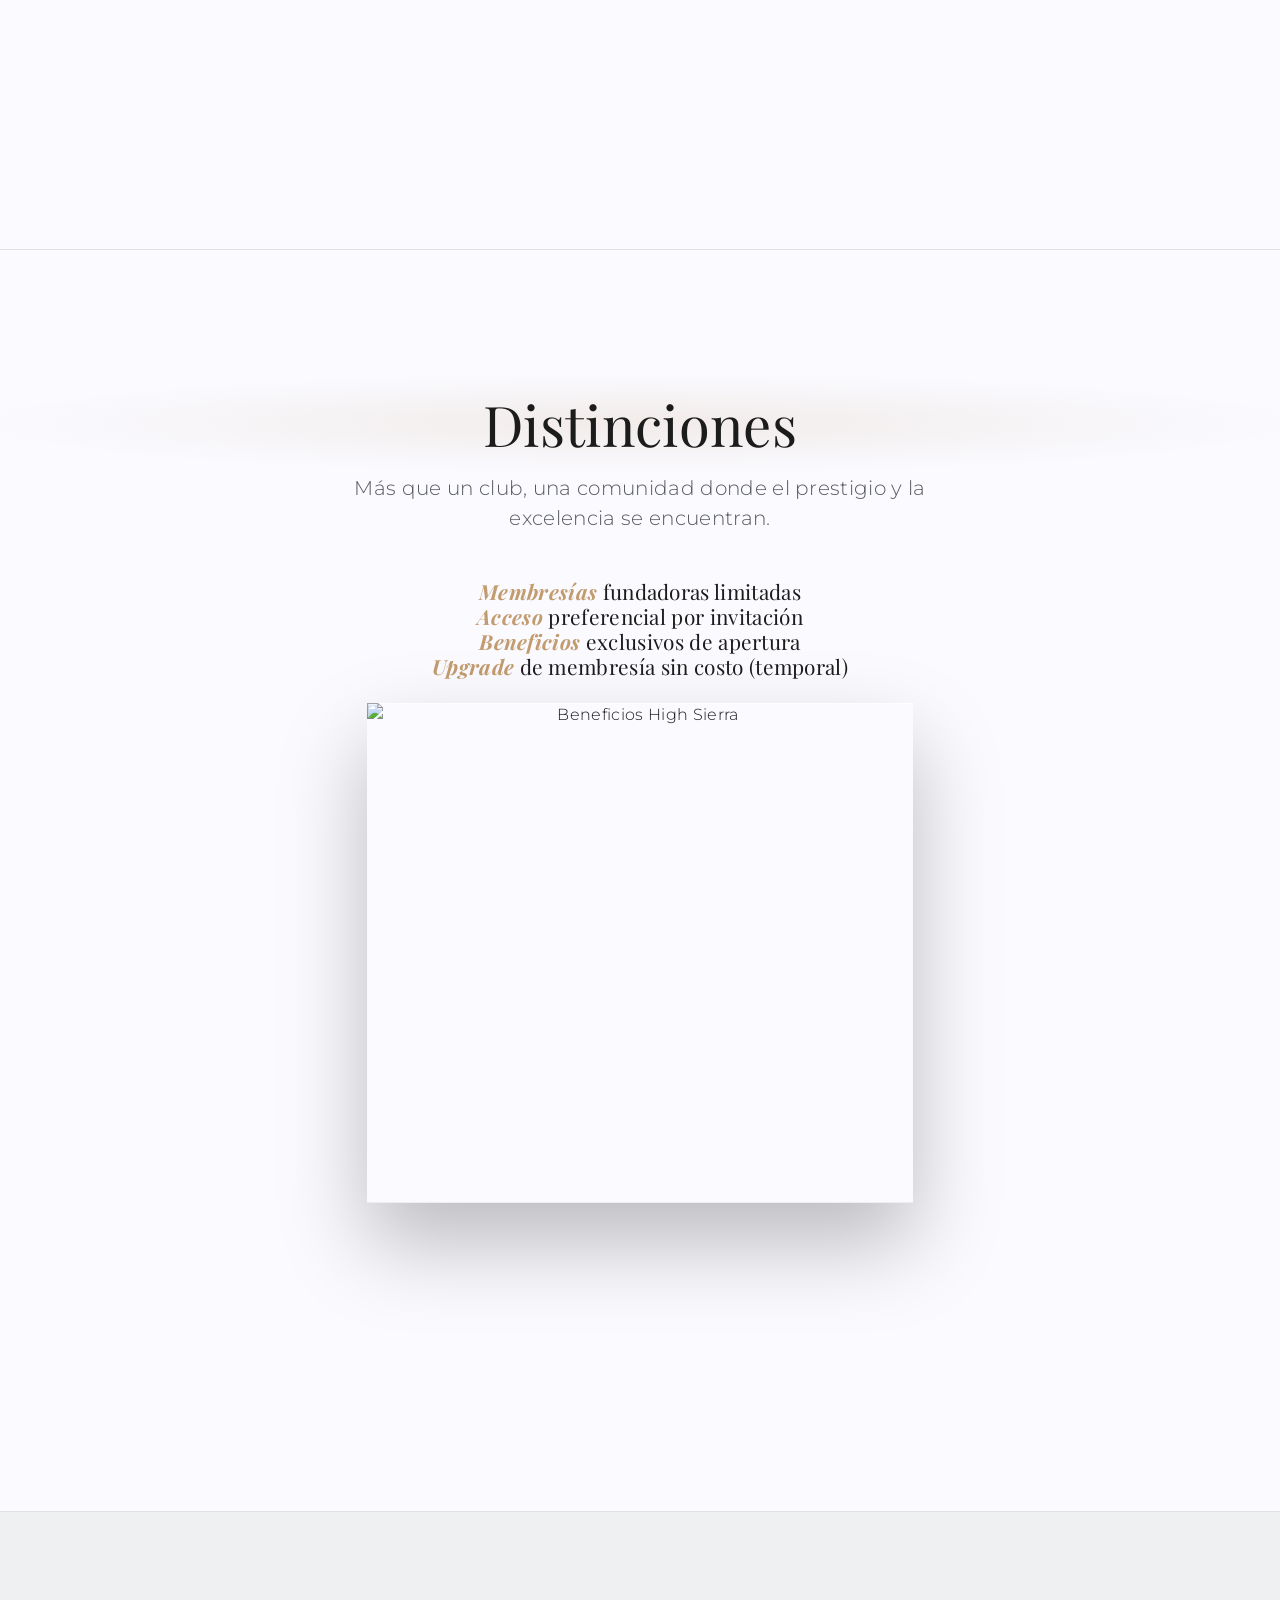
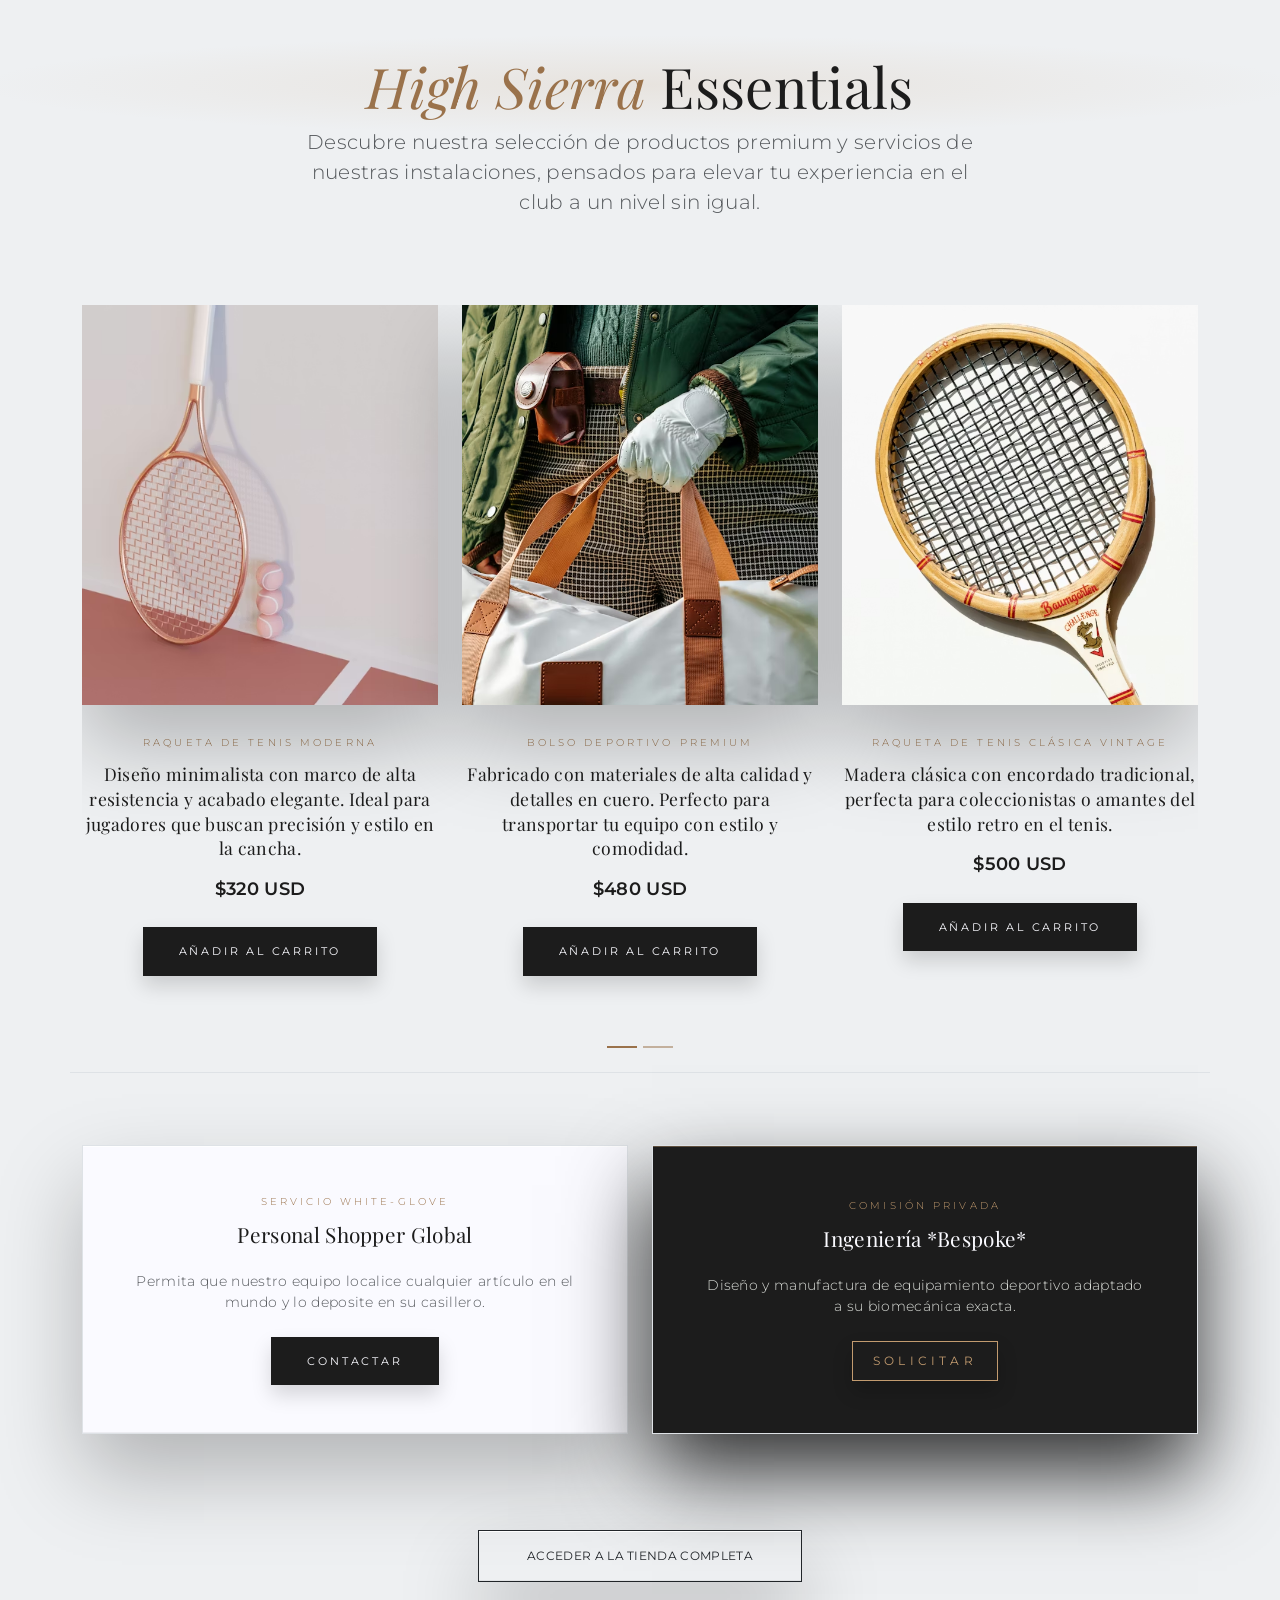
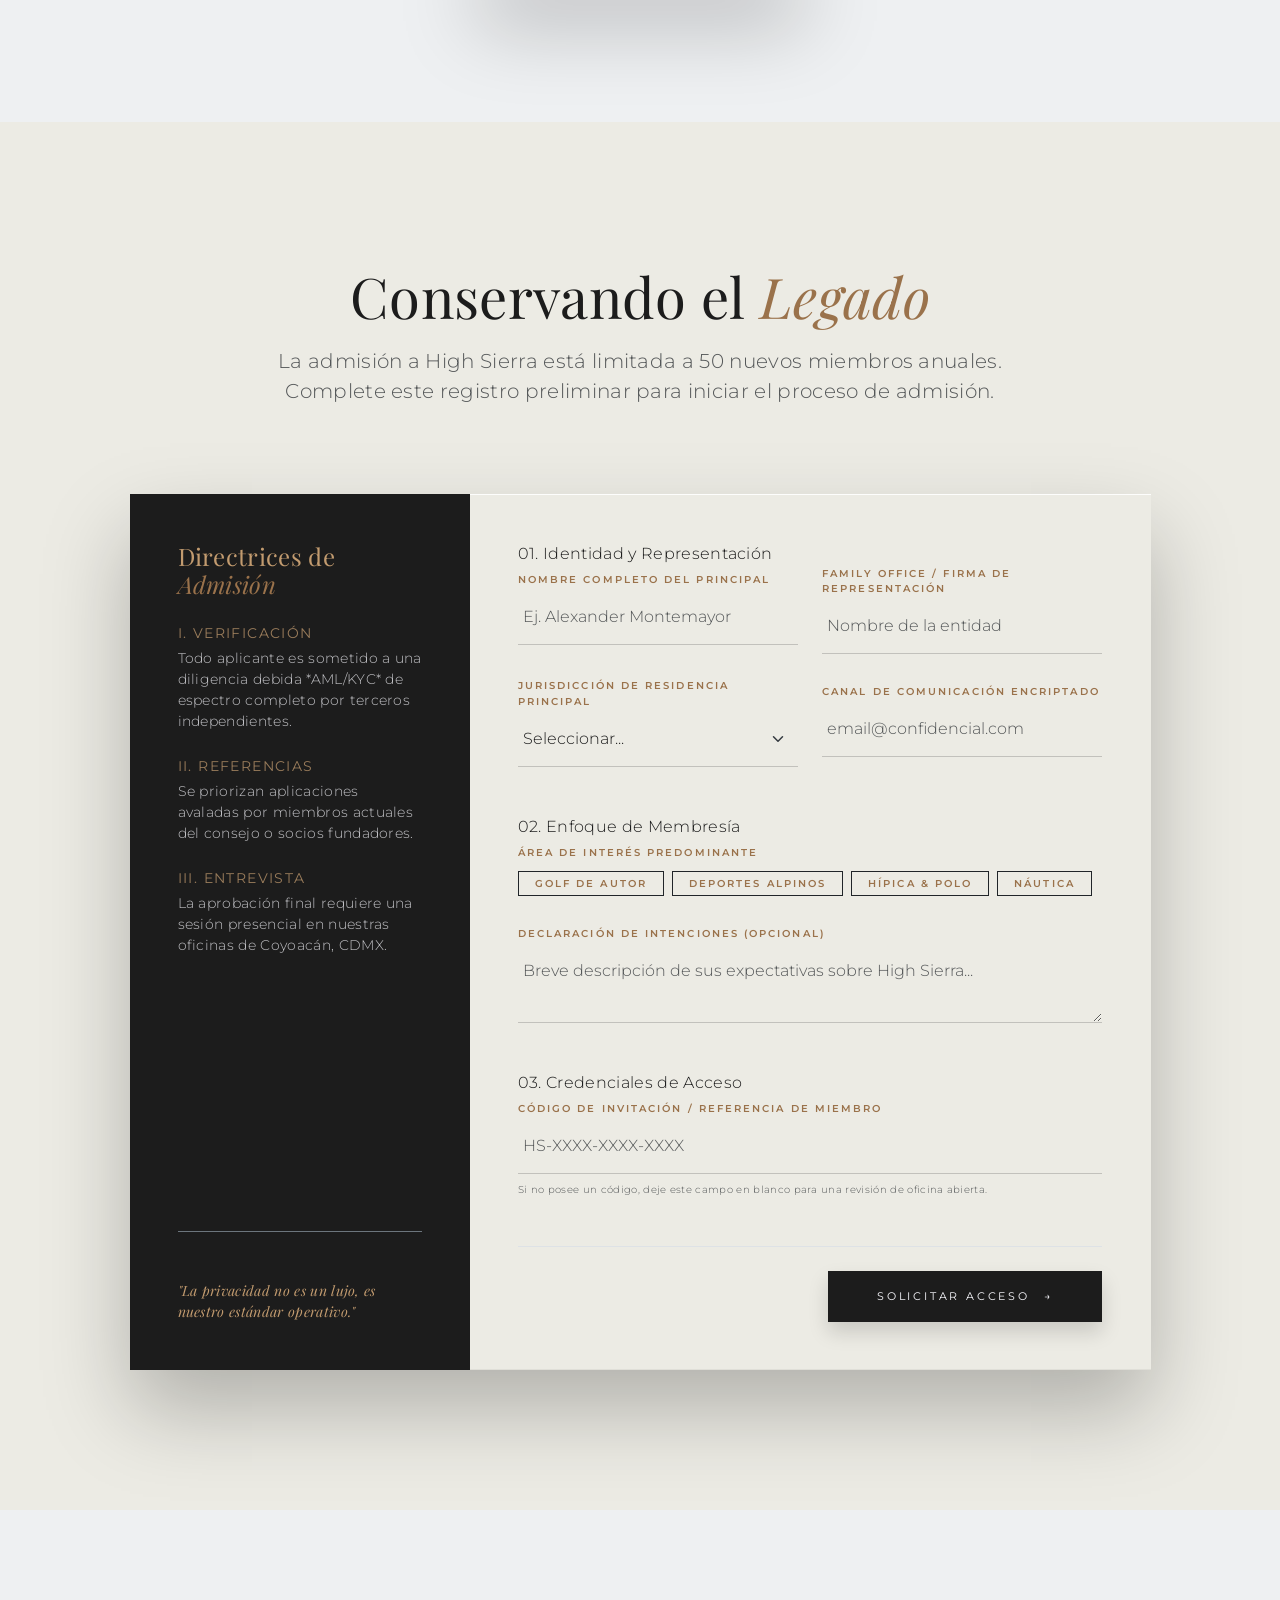
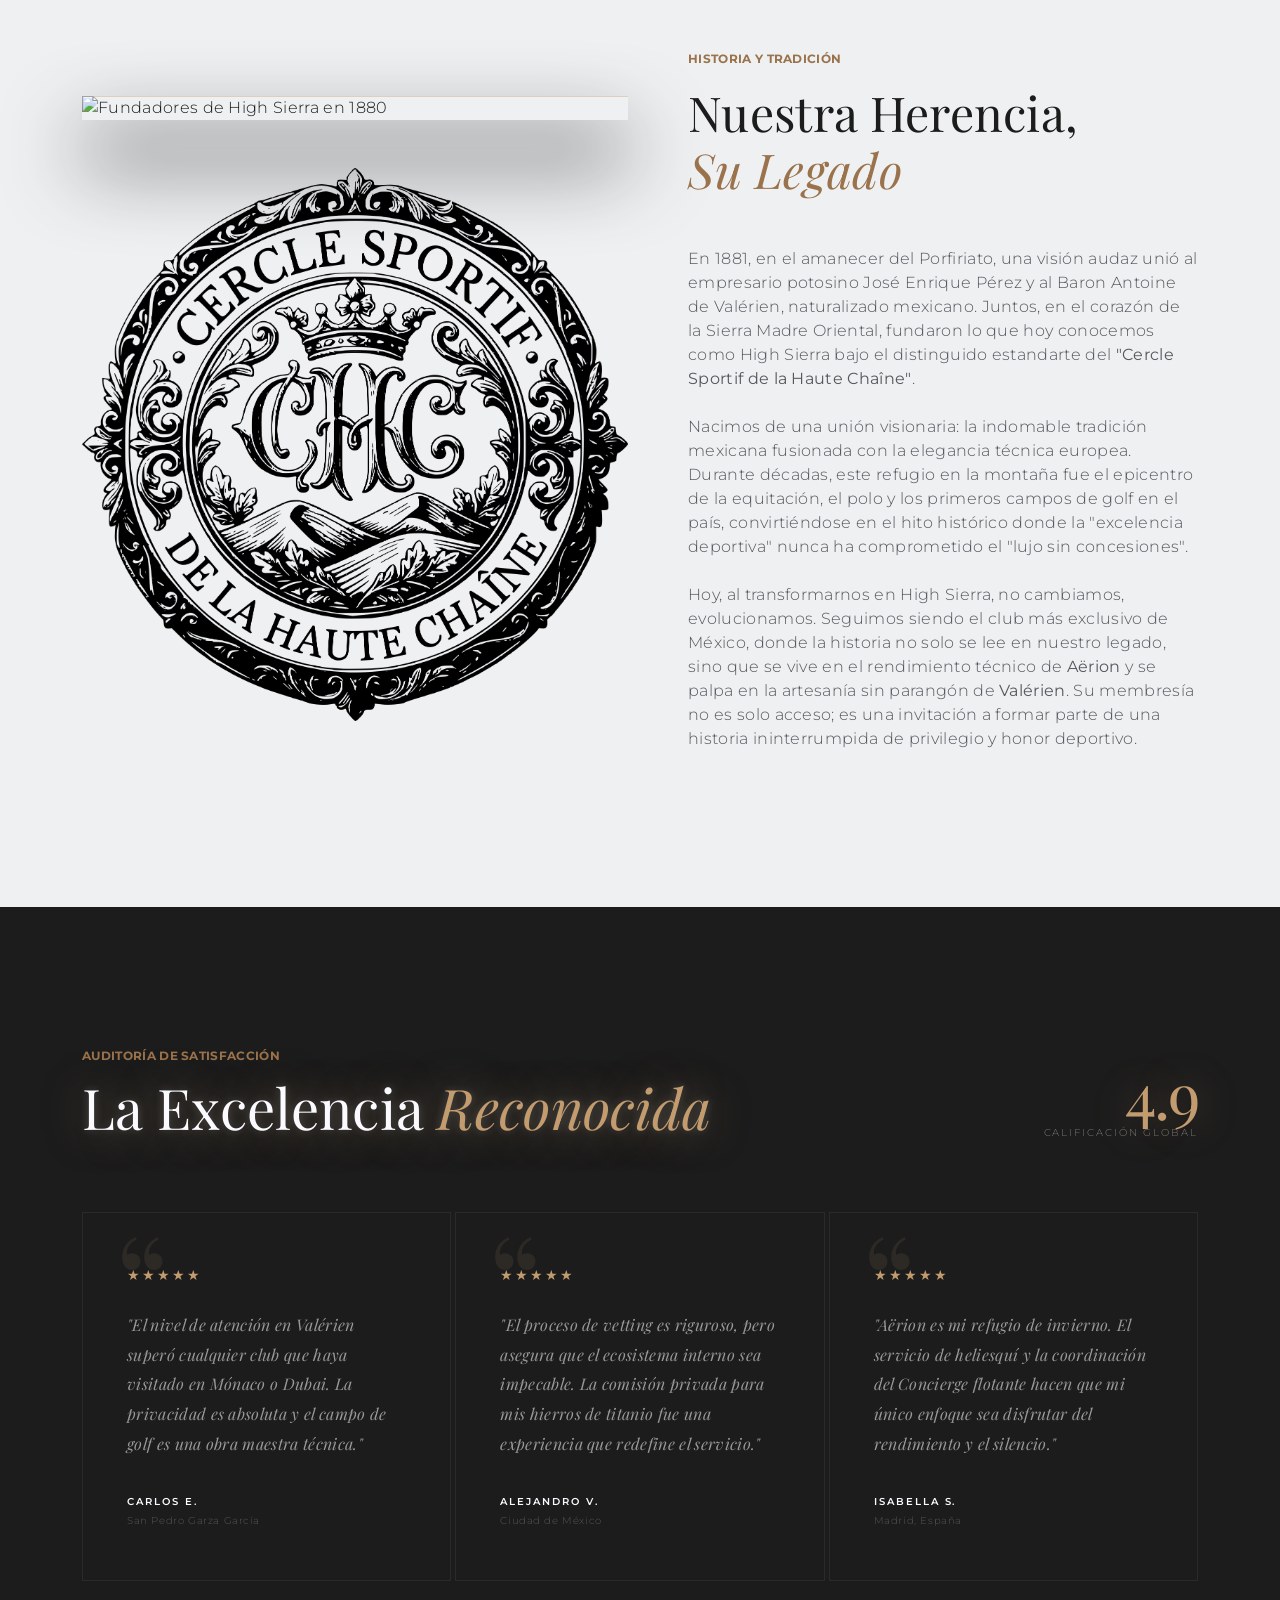
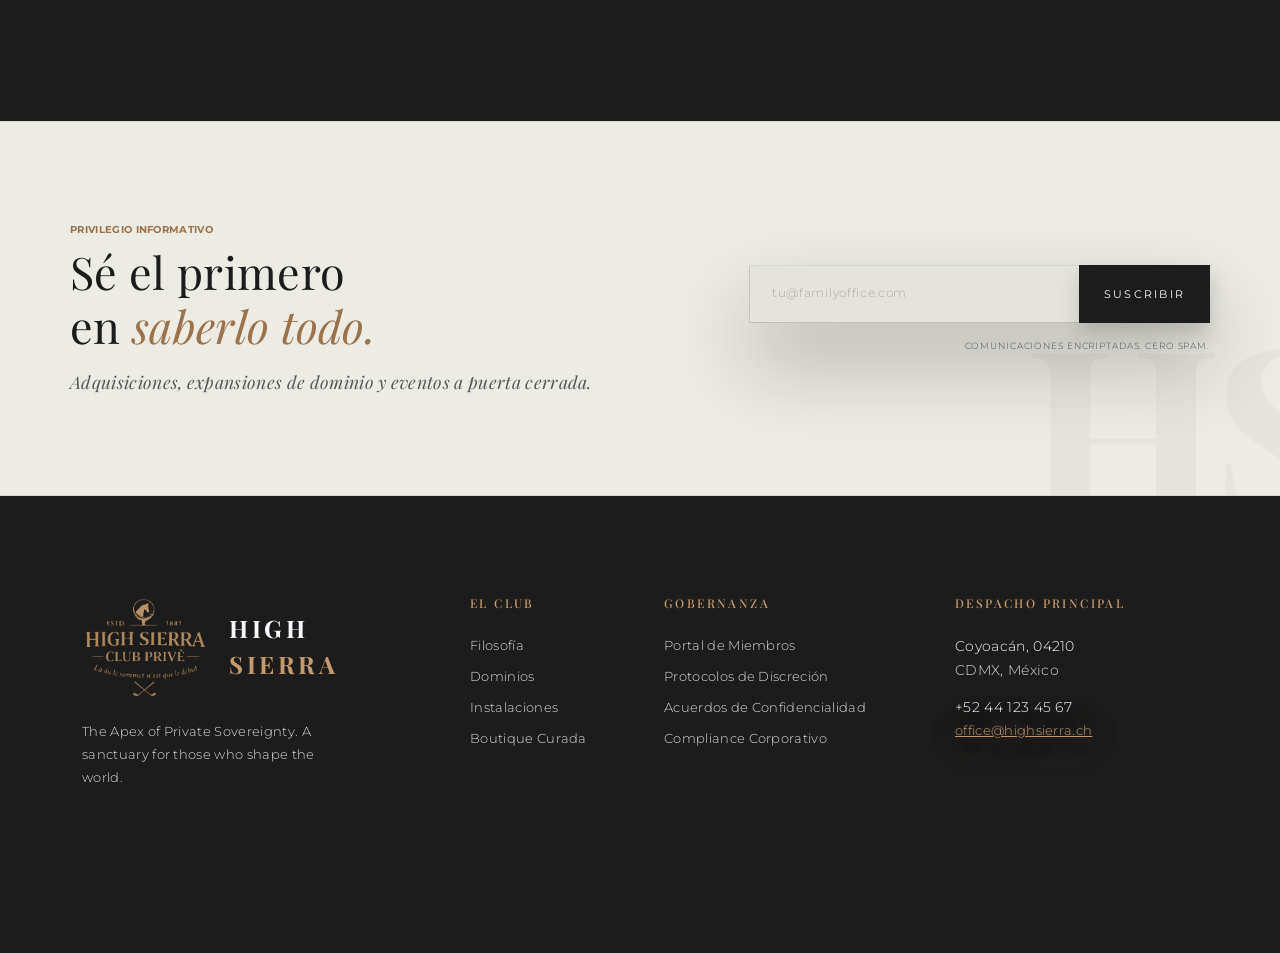
==== commit 15c610c4: "Merge branch 'main' of https://github.com/CrisDRGomez/Hackaton-No.1" ====
--- a/index.html
+++ b/index.html
@@ -263,7 +263,7 @@
                                         <p class="product-category">Raqueta de tenis moderna</p>
                                         <h4 class="product-title serif" style="font-size: 1.1rem; line-height: 1.4;">Diseño minimalista con marco de alta resistencia y acabado elegante. Ideal para jugadores que buscan precisión y estilo en la cancha.</h4>
                                         <p class="product-price">$320 USD</p>
-                                        <button class="btn btn-hs-dark btn-sm mx-auto hover-target add-to-cart" data-product="Raqueta de tenis moderna" data-price="320">Añadir al carrito</button>
+                                        <button class="btn btn-hs-dark btn-sm mx-auto hover-target add-to-cart" onclick="alCarrito()"    data-product="Raqueta de tenis moderna" data-price="320">Añadir al carrito</button>
                                     </div>
                                 </div>
                             </div>
@@ -277,7 +277,7 @@
                                         <p class="product-category">Bolso deportivo premium</p>
                                         <h4 class="product-title serif" style="font-size: 1.1rem; line-height: 1.4;">Fabricado con materiales de alta calidad y detalles en cuero. Perfecto para transportar tu equipo con estilo y comodidad.</h4>
                                         <p class="product-price">$480 USD</p>
-                                        <button class="btn btn-hs-dark btn-sm mx-auto hover-target add-to-cart" data-product="Bolso deportivo premium" data-price="480">Añadir al carrito</button>
+                                        <button class="btn btn-hs-dark btn-sm mx-auto hover-target add-to-cart" onclick="alCarrito()" data-product="Bolso deportivo premium" data-price="480">Añadir al carrito</button>
                                     </div>
                                 </div>
                             </div>
@@ -291,7 +291,7 @@
                                         <p class="product-category">Raqueta de tenis clásica vintage</p>
                                         <h4 class="product-title serif" style="font-size: 1.1rem; line-height: 1.4;">Madera clásica con encordado tradicional, perfecta para coleccionistas o amantes del estilo retro en el tenis.</h4>
                                         <p class="product-price">$500 USD</p>
-                                        <button class="btn btn-hs-dark btn-sm mx-auto hover-target add-to-cart" data-product="Raqueta de tenis clásica vintage" data-price="500">Añadir al carrito</button>
+                                        <button class="btn btn-hs-dark btn-sm mx-auto hover-target add-to-cart" onclick="alCarrito()" data-product="Raqueta de tenis clásica vintage" data-price="500">Añadir al carrito</button>
                                     </div>
                                 </div>
                             </div>
@@ -309,7 +309,7 @@
                                         <p class="product-category">Campo de Golf</p>
                                         <h4 class="product-title serif" style="font-size: 1.1rem; line-height: 1.4;">Disfruta de entrenamientos en campos emblemáticos, donde perfeccionarás tu swing como un verdadero amante del golf.</h4>
                                         <p class="product-price">$1000 USD</p>
-                                        <button class="btn btn-hs-dark btn-sm mx-auto hover-target add-to-cart" data-product="Campo de Golf" data-price="1000">Añadir al carrito</button>
+                                        <button class="btn btn-hs-dark btn-sm mx-auto hover-target add-to-cart" onclick="alCarrito()" data-product="Campo de Golf" data-price="1000">Añadir al carrito</button>
                                     </div>
                                 </div>
                             </div>
@@ -323,7 +323,7 @@
                                         <p class="product-category">Cancha de Tenis</p>
                                         <h4 class="product-title serif" style="font-size: 1.1rem; line-height: 1.4;">Practica tenis en instalaciones diseñadas para el deporte, con canchas bien acondicionadas y ambiente social.</h4>
                                         <p class="product-price">$800 USD</p>
-                                        <button class="btn btn-hs-dark btn-sm mx-auto hover-target add-to-cart" data-product="Cancha de Tenis" data-price="800">Añadir al carrito</button>
+                                        <button class="btn btn-hs-dark btn-sm mx-auto hover-target add-to-cart" onclick="alCarrito()" data-product="Cancha de Tenis" data-price="800">Añadir al carrito</button>
                                     </div>
                                 </div>
                             </div>
@@ -337,7 +337,7 @@
                                         <p class="product-category">Yoga y bienestar integral</p>
                                         <h4 class="product-title serif" style="font-size: 1.1rem; line-height: 1.4;">El yoga es mucho más que un ejercicio, es un camino hacia la armonía y bienestar integral.</h4>
                                         <p class="product-price">$300 USD</p>
-                                        <button class="btn btn-hs-dark btn-sm mx-auto hover-target add-to-cart" data-product="Yoga y bienestar integral" data-price="300">Añadir al carrito</button>
+                                        <button class="btn btn-hs-dark btn-sm mx-auto hover-target add-to-cart" onclick="alCarrito()" data-product="Yoga y bienestar integral" data-price="300">Añadir al carrito</button>
                                     </div>
                                 </div>
                             </div>
@@ -607,7 +607,7 @@
             <div class="row g-5">
                 <div class="col-lg-4 mb-4 mb-lg-0 reveal-up">
                     <a class="navbar-brand-hs d-flex align-items-center text-decoration-none mb-4 hover-target" href="#">
-                        <img src="resources/logo.png" alt="High Sierra Logo" class="brand-logo-box" style="height: 100px;"> <span class="navbar-brand-text text-hs-pure-white" style="font-size: 1.5rem;">High <span class="text-hs-copper">Sierra</span></span>
+                        <img src="Imágenes\Logos\ClubLogoTrans.png" alt="High Sierra Logo" class="brand-logo-box" style="height: 100px;"> <span class="navbar-brand-text text-hs-pure-white" style="font-size: 1.5rem;">High <span class="text-hs-copper">Sierra</span></span>
                     </a>
                     <p class="fw-light text-hs-sage-grey" style="font-size: 0.8rem; line-height: 1.8; max-width: 250px;">
                         The Apex of Private Sovereignty. A sanctuary for those who shape the world.
